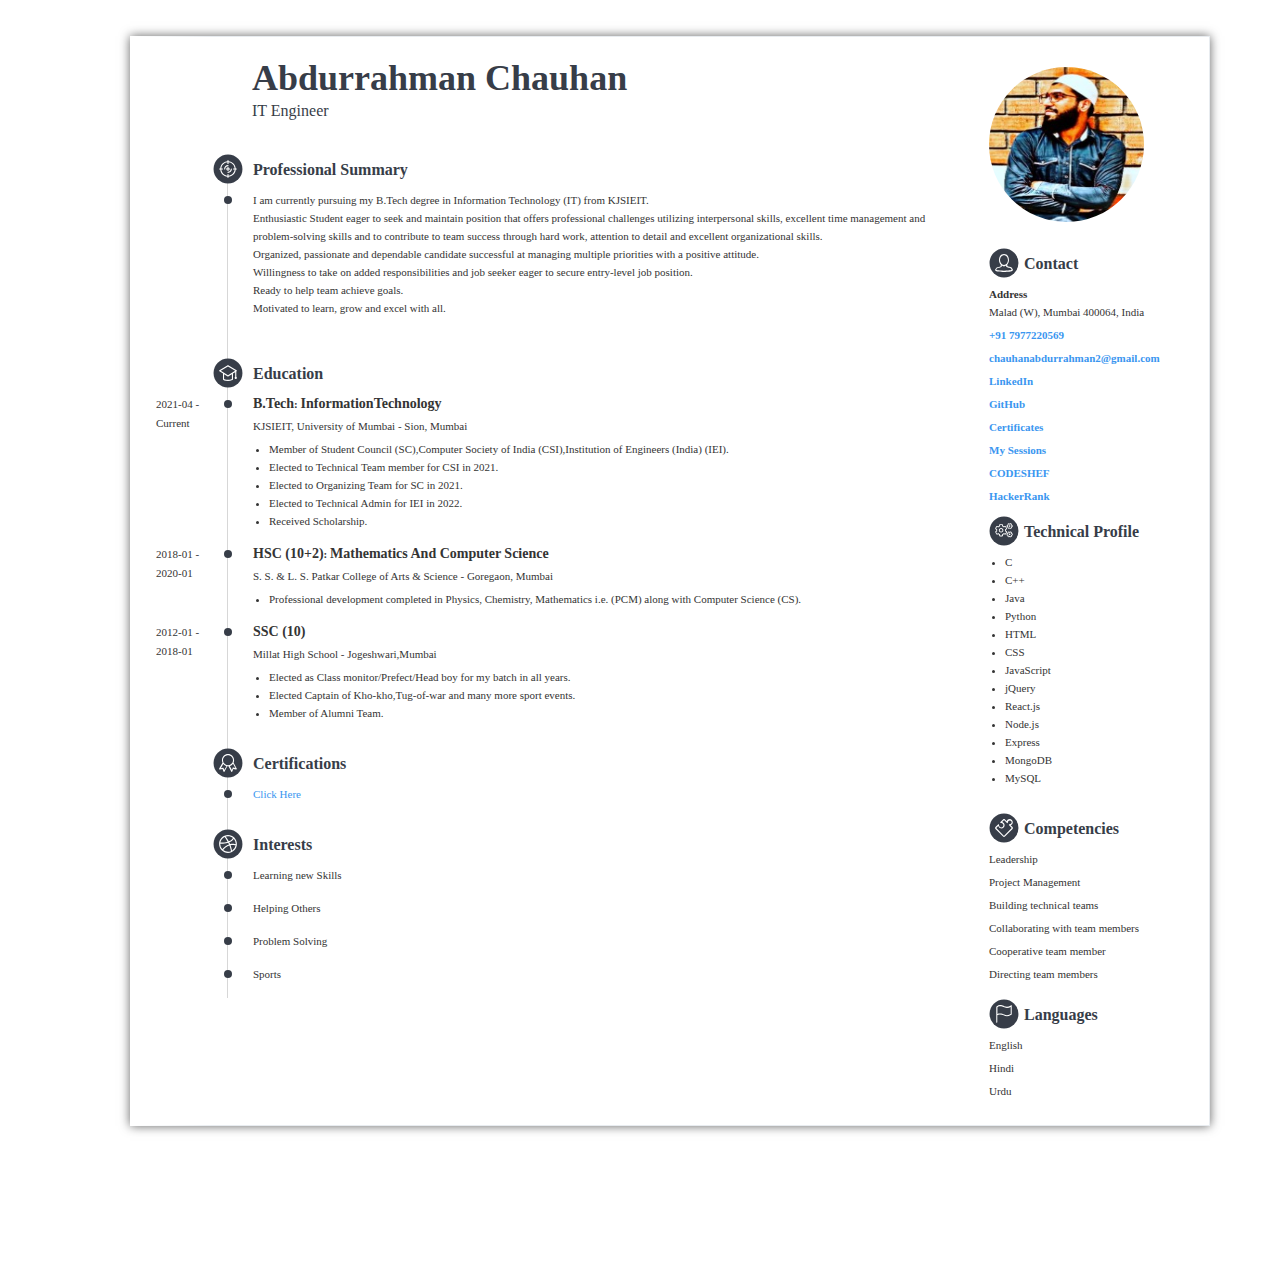
==== index.html @ 2306cc45 "Rename Finalize Resume.html to index.html" ====
<!DOCTYPE html>
<html
    class="html e-update-animation direct-hiw chrome f-acmpld f-acwex f-cmbnch f-covgap f-csrttc f-dexpr f-drgdrp f-edtrds f-efupdt f-efuzs f-exlvl f-fcldr f-fdnid f-fgyru f-fmedp f-frttl f-fuzapi f-hdrimp f-hittc f-hsexp f-hstad f-impres f-incsec f-ipbcs f-lgcnfm f-mobnav f-moropt f-mpers f-mrskn f-namcon f-newskl f-onbimp f-onbtrn f-opntd f-probar f-pwbsync f-regfz f-revupd f-rvwonb f-sauto f-sclupsel f-sedip f-sklkg f-skrcn f-splck f-sscone f-stbfsk f-stdjt f-stdps f-upd2cl f-uplrsm f-zrchk f-zyeor c-in wf-saira-n4-active wf-firasans-n4-active wf-blinker-n4-active wf-ptsanscaption-n4-active wf-ptsans-n4-active wf-active f-ct-optimization f-ct-optimization-v3 e-search-ui-improvements f-ttc-recommended-modal f-zero-year-onboarding c-ttc3col c-skip-ct c-rowloc-in e-eu-skin c-rowloc e-eu-in paper-size-a4 feature-resume-check photo-skin page-finalize download-file-name"
    lang="en-US">

<head>
    <meta charset="utf-8">
    <meta name="viewport" content="width=device-width, initial-scale=1">
    <link href="https://cdn.jsdelivr.net/npm/bootstrap@5.2.0/dist/css/bootstrap.min.css" rel="stylesheet"
        integrity="sha384-gH2yIJqKdNHPEq0n4Mqa/HGKIhSkIHeL5AyhkYV8i59U5AR6csBvApHHNl/vI1Bx" crossorigin="anonymous">
</head>
<title>Resume</title>
<link href="./Finalize Resume Files/google-fonts.css" rel="stylesheet">
<link rel="stylesheet" href="./Finalize Resume Files/main-1.0.0.508.css" id="mainCssId">
<link rel="shortcut icon" id="idFavicon"
    href="https://imgs.search.brave.com/56JFenavLSlEd8Q1Xi2Xe5OXaMhZ_F0G2fJj5MVZ0pQ/rs:fit:500:500:1/g:ce/aHR0cHM6Ly9hczEu/ZnRjZG4ubmV0L2pw/Zy8wMi8yMi84Ni8y/NC81MDBfRl8yMjI4/NjI0MTNfaFZpejFH/aHJsNHg2UGZGTTRh/WkpiTW5SUWNKZEJ6/ZWouanBn">
<!-- <script type="text/javascript" src="./Finalize Resume Files/46f1d757" defer=""></script> -->
<style>
    @font-face {
        font-family: 'Open Sans Regular';
        font-style: normal;
        font-weight: 400;
        src: url('chrome-extension://gkkdmjjodidppndkbkhhknakbeflbomf/fonts/open_sans/open-sans-v18-latin-regular.woff');
    }
</style>
<style>
    @font-face {
        font-family: 'Open Sans Bold';
        font-style: normal;
        font-weight: 800;
        src: url('chrome-extension://gkkdmjjodidppndkbkhhknakbeflbomf/fonts/open_sans/open-sans-v18-latin-800.woff');
    }
</style>
<link href="./Finalize Resume Files/all.min.css" rel="stylesheet" type="text/css">
<link rel="stylesheet" href="./Finalize Resume Files/css" media="all">
<link href="./Finalize Resume Files/zty-skins-styles.css" rel="stylesheet" type="text/css">
<link href="./Finalize Resume Files/zty-skins-styles.css" rel="stylesheet" type="text/css">
<!-- <link rel="stylesheet" href="./Finalize Resume Files/cookie-consent.css"> -->
<style type="text/css" data-react-beautiful-dnd-always="3">
    [data-react-beautiful-dnd-drag-handle="3"] {
        -webkit-touch-callout: none;
        -webkit-tap-highlight-color: rgba(0, 0, 0, 0);
        touch-action: manipulation;
    }

    [data-react-beautiful-dnd-droppable="3"] {
        overflow-anchor: none;
    }
</style>
<style type="text/css" data-react-beautiful-dnd-dynamic="3">
    [data-react-beautiful-dnd-drag-handle="3"] {
        cursor: -webkit-grab;
        cursor: grab;
    }
</style>
</head>

<body class="light-bg  ">
    <section class="page-wrap  ">
        <main id="app" role="main">
            <section class="page-wrapper  ">
                <div class="page-final ">
                    <section class="container  " id="content">
                        <div class="body-resume d-flex  ">
                            <div class="preview-container position-relative  " id="resumeDoc">
                                <div class="section-loader-new d-none  " id="resumeLoader"></div>
                                <div class=" " tabindex="">
                                    <div class=" ">
                                        <style type="text/css" id="static">
                                            /*Font support for MAC*/
                                            @font-face {
                                                font-family: 'Century Gothic';
                                                font-weight: normal;
                                                font-style: normal;
                                                src: local('Century Gothic'), url('/blobcontent/zty/fonts/CenturyGothic.ttf') format('truetype')
                                            }

                                            @font-face {
                                                font-family: 'Century Gothic';
                                                font-weight: bold;
                                                font-style: normal;
                                                src: local('Century Gothic Bold'), url('/blobcontent/zty/fonts/CenturyGothicBold.ttf') format('truetype')
                                            }

                                            @font-face {
                                                font-family: 'Century Gothic';
                                                font-weight: bold;
                                                font-style: italic;
                                                src: local('Century Gothic Bold Italic'), url('/blobcontent/zty/fonts/CenturyGothicBoldItalic.ttf') format('truetype')
                                            }

                                            @font-face {
                                                font-family: 'Century Gothic';
                                                font-weight: normal;
                                                font-style: italic;
                                                src: local('Century Gothic Italic'), url('/blobcontent/zty/fonts/CenturyGothicItalic.ttf') format('truetype')
                                            }

                                            html,
                                            body,
                                            div,
                                            span,
                                            applet,
                                            object,
                                            iframe,
                                            h1,
                                            h2,
                                            h3,
                                            h4,
                                            h5,
                                            h6,
                                            p,
                                            blockquote,
                                            pre,
                                            a,
                                            abbr,
                                            acronym,
                                            address,
                                            big,
                                            cite,
                                            code,
                                            del,
                                            dfn,
                                            em,
                                            font,
                                            img,
                                            ins,
                                            kbd,
                                            q,
                                            s,
                                            samp,
                                            small,
                                            strike,
                                            strong,
                                            sub,
                                            sup,
                                            tt,
                                            var,
                                            b,
                                            u,
                                            i,
                                            center,
                                            dl,
                                            dt,
                                            dd,
                                            ol,
                                            ul,
                                            li,
                                            fieldset,
                                            form,
                                            label,
                                            legend,
                                            table,
                                            caption,
                                            tbody,
                                            tfoot,
                                            thead,
                                            tr,
                                            th,
                                            td {
                                                margin: 0;
                                                padding: 0;
                                                border: 0;
                                                outline: 0;
                                                vertical-align: baseline;
                                                background: transparent
                                            }

                                            body {
                                                line-height: 1;
                                                text-align: left;
                                                font-feature-settings: "liga"0;
                                                -moz-font-feature-settings: "liga"off
                                            }

                                            .skn-trz6 ol,
                                            .skn-trz6 ul {
                                                list-style: none
                                            }

                                            .skn-trz6 table {
                                                border-collapse: collapse;
                                                border-spacing: 0;
                                                font-size: inherit;
                                                color: inherit;
                                                width: 100%
                                            }

                                            /*START content disc style for LI*/
                                            .skn-trz6 ul,
                                            .skn-trz6 li {
                                                margin: 0;
                                                padding: 0;
                                                list-style-type: disc
                                            }

                                            .skn-trz6 ul li {
                                                margin: 0 0 0 16px;
                                                padding: 0
                                            }

                                            @-moz-document url-prefix() {
                                                .skn-trz6 ul li {
                                                    margin: 0 0 0 12px;
                                                    padding: 0 0 0 3px
                                                }
                                            }

                                            /*END content disc style for LI*/

                                            /*common style*/
                                            .skn-trz6 .txtBold {
                                                font-weight: bold
                                            }

                                            .skn-trz6 .paddedline {
                                                display: block
                                            }

                                            .skn-trz6 .pt5 {
                                                padding-top: 5px
                                            }

                                            .skn-trz6 .pb5 {
                                                padding-bottom: 5px
                                            }

                                            .skn-trz6 .word-break {
                                                word-wrap: break-word
                                            }

                                            .skn-trz6 .disp-n {
                                                display: none
                                            }

                                            /*For resume title - to be remove later*/

                                            /* table skills */
                                            .skn-trz6 table.skills,
                                            .table_wrapper {
                                                width: 100%;
                                                margin-top: 0;
                                                word-wrap: break-word
                                            }

                                            .skn-trz6 table.skills th,
                                            table.skills td {
                                                width: 20%;
                                                text-align: center
                                            }

                                            .skn-trz6 table.skills .skillname,
                                            .skn-trz6 table.skills .skillrating {
                                                text-align: left;
                                                width: 35%
                                            }

                                            .skn-trz6 table.skills .skillrating {
                                                width: 20%
                                            }

                                            .skn-trz6 table.skills .skillyears,
                                            .skn-trz6 table.skills .skilllast {
                                                width: 19%
                                            }

                                            .skn-trz6 table.skills .pad1 {
                                                width: 5%
                                            }

                                            .skn-trz6 .skills .pad2,
                                            .skn-trz6 table.skills .pad3 {
                                                width: 1%
                                            }

                                            /* document */
                                            .skn-trz6 {
                                                box-sizing: border-box;
                                                padding: 20px 20px 20px 0;
                                                border-left: 85px solid transparent !important;
                                                color: #343434;
                                                font-variant-ligatures: none;
                                                line-height: 16px;
                                                min-height: 792px
                                            }

                                            .skn-trz6 .name {
                                                color: #373d48;
                                                font-weight: 700;
                                                text-align: left;
                                                display: table-cell;
                                                min-height: 86px;
                                                padding-bottom: 10px;
                                                width: 100%;
                                                max-width: 100%;
                                                display: inline-block
                                            }

                                            .skn-trz6 .address .singlecolumn {
                                                margin-left: 0 !important
                                            }

                                            .skn-trz6 .degreeGap {
                                                margin-bottom: 4px
                                            }

                                            .skn-trz6 .locationGap {
                                                margin-top: 4px
                                            }

                                            .skn-trz6 .heading {
                                                font-weight: 700;
                                                margin-bottom: 10px;
                                                position: relative
                                            }

                                            .skn-trz6 .sectiontitle {
                                                color: #373d48;
                                                line-height: 21px;
                                                word-wrap: break-word
                                            }

                                            .skn-trz6 .firstparagraph {
                                                padding-top: 0 !important
                                            }

                                            .skn-trz6 .parentContainer {
                                                border-collapse: collapse;
                                                display: table;
                                                min-height: inherit;
                                                table-layout: fixed;
                                                width: 100%
                                            }

                                            /*monogram*/
                                            .skn-trz6 .monogram {
                                                position: absolute;
                                                left: -103px;
                                                top: 0;
                                                bottom: 0
                                            }

                                            .skn-trz6 .monogram svg text {
                                                font-size: 28px;
                                                font-style: italic;
                                                font-weight: 400;
                                                text-transform: lowercase
                                            }

                                            /*leftBox and rightBox css*/
                                            .skn-trz6 .left-box,
                                            .skn-trz6 .right-box {
                                                box-sizing: initial;
                                                display: table-cell;
                                                padding-left: 15px;
                                                vertical-align: top
                                            }

                                            .skn-trz6 .left-box .firstsection {
                                                margin: 0;
                                                padding: 0;
                                                min-height: 101px
                                            }

                                            .skn-trz6 .left-box .paddedline.date-content {
                                                position: absolute;
                                                margin-left: 0;
                                                width: 65px;
                                                left: -97px
                                            }

                                            .skn-trz6 .paragraph,
                                            .skn-trz6 .left-box .singlecolumn {
                                                position: relative
                                            }

                                            .skn-trz6 .left-box .paragraph {
                                                margin-left: 0
                                            }

                                            .skn-trz6 .section:empty {
                                                display: none
                                            }

                                            .skn-trz6 .left-box .section {
                                                border-left: 1px solid #d7d7d7;
                                                margin-left: 12px;
                                                padding-left: 25px;
                                                position: relative
                                            }

                                            .skn-trz6 .left-box {
                                                padding-left: 0;
                                                padding-right: 15px
                                            }

                                            .skn-trz6 .left-box>.section:first-child {
                                                border: 0
                                            }

                                            .skn-trz6 .firstsection+.section:before {
                                                border: 1px solid #fff;
                                                content: '';
                                                left: -1px;
                                                position: absolute;
                                                top: 0
                                            }

                                            .skn-trz6 .left-box .singlecolumn:before {
                                                background: #373d48;
                                                border: 0;
                                                border-radius: 100%;
                                                content: "";
                                                display: block;
                                                height: 8px;
                                                left: -29px;
                                                position: absolute;
                                                width: 8px;
                                                z-index: 2
                                            }

                                            .skn-trz6 .right-box .sectiontitle {
                                                padding-left: 35px
                                            }

                                            .skn-trz6 .headingIcon svg circle,
                                            .skn-trz6 .monogram svg circle {
                                                fill: #373d48
                                            }


                                            /* Icon */
                                            .skn-trz6 .headingIcon svg {
                                                width: 30px;
                                                height: 30px
                                            }

                                            .skn-trz6 .headingIcon {
                                                z-index: 4
                                            }

                                            .skn-trz6 .left-box .headingIcon {
                                                left: -40px;
                                                position: absolute
                                            }

                                            .skn-trz6 .right-box .headingIcon {
                                                left: 0;
                                                position: absolute
                                            }

                                            .skn-trz6 .headingIcon svg path {
                                                fill: #fff
                                            }

                                            .skn-trz6 .ratingWrapper {
                                                text-align: right
                                            }

                                            .skn-trz6 .ratingWrapper .noLnht {
                                                line-height: 0
                                            }

                                            .skn-trz6 .ratingWrapper svg {
                                                height: 13px
                                            }

                                            /* Issues fix for builder page */
                                            #displayResume div.skn-trz6.document {
                                                min-height: 792px
                                            }

                                            .skn-trz6>div {
                                                min-height: inherit
                                            }

                                            .skn-trz6>div:not(.topsection),
                                            .skn-trz6>div:not(.parentContainer) {
                                                min-height: auto
                                            }

                                            .skn-trz6 .right-box>.sortable-item:first-child .section {
                                                padding-top: 10px !important
                                            }

                                            .skn-trz6 .SortableInner>.sortable-item:last-of-type .singlecolumn>.pb5 {
                                                margin-bottom: 0
                                            }

                                            .skn-trz6 .left-box>.sortable-item:first-child .section,
                                            .skn-trz6 .right-box>.sortable-item:first-child .section {
                                                padding-top: 0
                                            }

                                            .skn-trz6 .left-box .sortable-item:first-child>.section {
                                                border: 0
                                            }

                                            .skn-trz6 .left-box .sortable-item:first-child+.sortable-item>.section {
                                                padding-top: 0 !important
                                            }

                                            .skn-trz6 .ratingWrapper .default-fill {
                                                fill: #373d48
                                            }

                                            .skn-trz6 .sortable-item .ratingWrapper span {
                                                top: 0;
                                                line-height: inherit
                                            }

                                            .finalize-resume-preview.TRZ6>.skn-trz6 {
                                                border: 1px solid #e3e7e9 !important;
                                            }

                                            .finalize-resume-preview.TRZ6>.skn-trz6 .left-box {
                                                padding-left: 85px
                                            }

                                            /* Only for firefox */
                                            @-moz-document url-prefix() {
                                                .skn-trz6 .parentContainer {
                                                    height: 1px
                                                }
                                            }

                                            .skn-trz6 .resumeTitle {
                                                font-weight: normal
                                            }

                                            /*PICT*/
                                            .skn-trz6 .prflPic,
                                            .skn-trz6 .prflPic>div {
                                                width: 155px;
                                                height: 155px
                                            }

                                            .skn-trz6 .prflPic img {
                                                min-width: 100%;
                                                max-width: 100%;
                                                min-height: 100%;
                                                max-height: 100%
                                            }
                                        </style>
                                        <style type="text/css" id="dynamic"
                                            data-time="Sun Aug 28 2022 13:06:43 GMT+0530 (India Standard Time)">
                                            .skn-trz6,
                                            .skn-trz6 table {
                                                line-height: 18px
                                            }

                                            .skn-trz6.fontface {
                                                font-family: Century Gothic
                                            }

                                            .skn-trz6.fontsize {
                                                font-size: 11px
                                            }

                                            .skn-trz6.pagesize {
                                                width: 100%
                                            }

                                            .skn-trz6 .section {
                                                padding-top: 15px
                                            }

                                            .skn-trz6 .left-box .section:after {
                                                padding-bottom: 10px
                                            }

                                            .skn-trz6 .paragraph {
                                                padding-bottom: 15px
                                            }

                                            .skn-trz6 .rtngSec .paragraph {
                                                padding-bottom: 5px
                                            }

                                            .skn-trz6 .singlecolumn,
                                            .skn-trz6 .maincolumn {
                                                word-wrap: break-word
                                            }

                                            .skn-trz6 left-box .singlecolumn,
                                            .skn-trz6 left-box .maincolumn {
                                                margin-left: 0px
                                            }

                                            .skn-trz6 table.skills td {
                                                padding-top: 2px
                                            }

                                            .skn-trz6 .jobtitle,
                                            .skn-trz6 .degree,
                                            .skn-trz6 .programline {
                                                font-size: 14px
                                            }

                                            .skn-trz6 .name {
                                                color: #373d48;
                                                font-size: 36px;
                                                line-height: 42px
                                            }

                                            .skn-trz6 .monogram svg circle {
                                                fill: #373d48
                                            }

                                            .skn-trz6 .sectiontitle,
                                            .skn-trz6 .resumeTitle {
                                                font-size: 16px;
                                                line-height: 23px
                                            }

                                            .skn-trz6 .sectiontitle {
                                                color: #373d48
                                            }

                                            <!-- .skn-trz6 .right-box {
                                                width: 200px
                                            } -->

                                            .skn-trz6 .firstsection+.section:before {
                                                height: -4px
                                            }

                                            .skn-trz6 .left-box .heading~.paragraph .date-content:before {
                                                background: #373d48
                                            }

                                            .skn-trz6 .left-box .singlecolumn:before {
                                                background: #373d48;
                                                top: 5px
                                            }

                                            .skn-trz6 .left-box .paddedline.date-content {
                                                line-height: 19px
                                            }

                                            .skn-trz6 .left-box .section.notdraggable+.section {
                                                padding-top: 0px
                                            }

                                            /* Icon */
                                            .skn-trz6 .headingIcon svg circle {
                                                fill: #373d48
                                            }

                                            .skn-trz6 .headingIcon {
                                                top: -4px
                                            }

                                            /*Fixes for builder page*/
                                            .skn-trz6 .sortableInner .sortable-item.active>.wrapper-bg+div[data-section] {
                                                position: relative;
                                                z-index: 8
                                            }

                                            .parent-drag.active.skn-trz6,
                                            ._single-parent-drag.active.skn-trz6 {
                                                border: 0 !important
                                            }

                                            .skn-trz6 .ratingWrapper .default-fill {
                                                fill: #373d48
                                            }

                                            /*Hover border style*/
                                            .skn-trz6.active .wrapper-bg {
                                                left: -62px !important;
                                                right: -62px !important
                                            }

                                            .skn-trz6.active .acrs-bdr {
                                                left: -60px !important
                                            }

                                            .skn-trz6.active .acr-edit,
                                            .skn-trz6.active .acr-delete {
                                                left: -59px !important
                                            }

                                            .skn-trz6.active .acr-move {
                                                right: -59px !important
                                            }

                                            .skn-trz6 .SECTION_CNTC .paragraph {
                                                padding-bottom: 0 !important
                                            }

                                            .skn-trz6 .SECTION_CNTC+.section {
                                                padding-top: 30px !important
                                            }
                                        </style>
                                    </div>
                                    <div class="  document fontsize fontface vmargins hmargins  pagesize skn-trz6 TRZ6  ZTY "
                                        data-color="">
                                        <div id="CONTAINER_PARENT_0" class="parentContainer container-fluid">
                                            <div id="CONTAINER_0" class="left-box">
                                                <div data-react-beautiful-dnd-draggable="3"
                                                    class="sortable-item section-container SortableItem-sibling data-NAME">
                                                    <div class="document-tool sec-tool" id="editIcons"
                                                        style="right: -22px;"><button
                                                            class="btn btn-icon-tertiary btn-icon-edit" type="button"
                                                            title="Edit"><i class="icon-edit"></i></button></div>
                                                    <div id="SECTION_NAME2377dcc5-f40b-4519-9db0-07c3c0126067"
                                                        class="section notdraggable SECTION_NAME    "
                                                        data-section-cd="NAME">
                                                        <div class=" doc-item">
                                                            <div class="">
                                                                <div class="">
                                                                    <div id="PARAGRAPH_NAME_fbcb1449-8892-45e8-b032-1860d3888307"
                                                                        class="paragraph PARAGRAPH_NAME firstparagraph  ">
                                                                        <div>
                                                                            <div class="monogram"
                                                                                dependency="FNAM|LNAM">

                                                                            </div>
                                                                            <div class="name">
                                                                                <div class="flname txtBold word-break">
                                                                                    <span
                                                                                        id="FIELD_FNAM">Abdurrahman</span>
                                                                                    <span id="FIELD_LNAM">Chauhan</span>
                                                                                    <div class="resumeTitle"
                                                                                        id="FIELD_DCTL">IT Engineer
                                                                                    </div>
                                                                                </div>

                                                                            </div>
                                                                        </div>
                                                                        <div class="doc-overlay para-overlay"
                                                                            style="left:-22px; right: -22px;"><span
                                                                                class="badge badge-primary badge-edit"></span><span>&nbsp;</span>
                                                                        </div>
                                                                    </div>
                                                                </div>
                                                            </div>
                                                        </div>
                                                        <div class="doc-overlay section-overlay"
                                                            style="left:-22px; right: -22px;"><span>&nbsp;</span>
                                                        </div>
                                                    </div>
                                                </div>
                                                <div data-react-beautiful-dnd-draggable="3"
                                                    class="sortable-item section-container SortableItem-sibling data-SUMM">
                                                    <div class="document-tool sec-tool" id="editIcons"
                                                        style="right: -22px;"><button
                                                            class="btn btn-icon-tertiary btn-icon-edit" type="button"
                                                            title="Edit"><i class="icon-edit"></i></button></div>
                                                    <div id="SECTION_SUMMe639b3bf-34e7-4d5a-96fe-c687c249047e"
                                                        class="section summary notdraggable SECTION_SUMM    has-title "
                                                        data-section-cd="SUMM">
                                                        <div class=" doc-item">
                                                            <div class="heading">
                                                                <div class="headingIcon">
                                                                    <svg viewBox="0 0 54 54">
                                                                        <circle cx="27" cy="27" r="26"></circle>
                                                                        <path transform="translate(11,11)"
                                                                            d="M31 15h-1.051C29.457 8.079 23.922 2.543 17 2.05V1a1 1 0 0 0-2 0v1.05C8.078 2.545 2.543 8.08 2.051 15H1a1 1 0 0 0 0 2h1.051C2.543 23.921 8.078 29.456 15 29.949V31a1 1 0 0 0 2 0v-1.05c6.922-.494 12.457-6.029 12.949-12.95H31a1 1 0 1 0 0-2zm-5 2h1.949c-.483 5.819-5.13 10.466-10.949 10.949V26a1 1 0 0 0-2 0v1.949C9.181 27.466 4.534 22.819 4.051 17H6a1 1 0 0 0 0-2H4.051C4.534 9.181 9.181 4.534 15 4.051V6a1 1 0 0 0 2 0V4.051c5.819.483 10.466 5.13 10.949 10.949H26a1 1 0 0 0 0 2z">
                                                                        </path>
                                                                        <path transform="translate(11,11)"
                                                                            d="M19 16c0-1.654-1.346-3-3-3-1.655 0-3 1.346-3 3s1.345 3 3 3 3-1.346 3-3zm-4 0c0-.551.449-1 1-1 .551 0 1 .449 1 1 0 .551-.449 1-1 1-.551 0-1-.449-1-1z">
                                                                        </path>
                                                                        <path transform="translate(11,11)"
                                                                            d="M17 10a1 1 0 0 0-1-1c-3.86 0-7 3.14-7 7a1 1 0 0 0 2 0c0-2.757 2.243-5 5-5a1 1 0 0 0 1-1zM22 15a1 1 0 0 0-1 1c0 2.757-2.244 5-5 5a1 1 0 1 0 0 2c3.86 0 7-3.14 7-7a1 1 0 0 0-1-1z">
                                                                        </path>
                                                                    </svg>
                                                                </div>
                                                                <div class="sectiontitle" id="SECTIONNAME_SUMM">
                                                                    Professional Summary<span
                                                                        title=" Professional Summary "
                                                                        class="rename-section text-rename">Rename</span>
                                                                </div>
                                                            </div>
                                                            <div class="">
                                                                <div class="">
                                                                    <div id="PARAGRAPH_SUMM_8bc6de0a-17b4-44fd-99ef-fe52b70eba4d"
                                                                        class="paragraph PARAGRAPH_SUMM firstparagraph  ">
                                                                        <div class="clearfix doc-item">
                                                                            <div class="singlecolumn noPind"
                                                                                id="FIELD_FRFM">
                                                                                <p> I am currently pursuing my
                                                                                    B.Tech degree in Information
                                                                                    Technology (IT) from KJSIEIT.
                                                                                </p>
                                                                                <p> Enthusiastic Student eager to
                                                                                    seek and maintain position that
                                                                                    offers professional challenges
                                                                                    utilizing interpersonal skills,
                                                                                    excellent time management and
                                                                                    problem-solving skills and to
                                                                                    contribute to team success
                                                                                    through hard work, attention to
                                                                                    detail and excellent
                                                                                    organizational skills. </p>
                                                                                <p> Organized, passionate and
                                                                                    dependable candidate successful
                                                                                    at managing multiple priorities
                                                                                    with a positive attitude. </p>
                                                                                <p> Willingness to take on added
                                                                                    responsibilities and job seeker
                                                                                    eager to secure entry-level job
                                                                                    position. </p>
                                                                                <p> Ready to help team achieve
                                                                                    goals. </p>
                                                                                <p> Motivated to learn, grow and
                                                                                    excel with all. </p>
                                                                            </div>
                                                                        </div>
                                                                        <div class="doc-overlay para-overlay"
                                                                            style="left:-22px; right: -22px;"><span
                                                                                class="badge badge-primary badge-edit"></span><span>&nbsp;</span>
                                                                        </div>
                                                                    </div>
                                                                </div>
                                                            </div>
                                                        </div>
                                                        <div class="doc-overlay section-overlay"
                                                            style="left:-22px; right: -22px;"><span>&nbsp;</span>
                                                        </div>
                                                    </div>
                                                </div>
                                                <div data-react-beautiful-dnd-draggable="3"
                                                    class="sortable-item section-container SortableItem-sibling data-EXPR">
                                                    <div class="document-tool sec-tool" id="editIcons"
                                                        style="right: -22px;"><button
                                                            class="btn btn-icon-tertiary btn-icon-edit" type="button"
                                                            title="Edit"><i class="icon-edit"></i></button><button
                                                            class="btn  btn-icon-tertiary btn-icon-delete" type="button"
                                                            title="Delete"><i class="icon-delete"
                                                                title="Delete"></i></button><button type="button"
                                                            class="btn-icon-tertiary btn-icon-move"
                                                            style="right: -114px;"><i class="icon-move" tabindex="0"
                                                                data-react-beautiful-dnd-drag-handle="3"
                                                                aria-roledescription="Draggable item. Press space bar to lift"
                                                                draggable="false" title="Move"></i></button></div>
                                                    <div id="SECTION_EXPRa2039b24-e67b-4362-abcf-c7fe807894c9"
                                                        class="section SECTION_EXPR  noparagraph multi-para has-title "
                                                        data-section-cd="EXPR">
                                                        <div class="doc-overlay section-overlay"
                                                            style="left:-22px; right: -22px;"><span>&nbsp;</span>
                                                        </div>
                                                    </div>
                                                </div>
                                                <div data-react-beautiful-dnd-draggable="3"
                                                    class="sortable-item section-container SortableItem-sibling data-EDUC">
                                                    <div class="document-tool sec-tool" id="editIcons"
                                                        style="right: -22px;"><button
                                                            class="btn btn-icon-tertiary btn-icon-edit" type="button"
                                                            title="Edit"><i class="icon-edit"></i></button><button
                                                            class="btn  btn-icon-tertiary btn-icon-delete" type="button"
                                                            title="Delete"><i class="icon-delete"
                                                                title="Delete"></i></button><button type="button"
                                                            class="btn-icon-tertiary btn-icon-move"
                                                            style="right: -366.6px;"><i class="icon-move" tabindex="0"
                                                                data-react-beautiful-dnd-drag-handle="3"
                                                                aria-roledescription="Draggable item. Press space bar to lift"
                                                                draggable="false" title="Move"></i></button></div>
                                                    <div id="SECTION_EDUCeb8f65bf-bd4b-4733-8b85-f39336c7f80c"
                                                        class="section SECTION_EDUC   multi-para has-title "
                                                        data-section-cd="EDUC">
                                                        <div class=" doc-item">
                                                            <div class="heading">
                                                                <div class="headingIcon">
                                                                    <svg viewBox="0 0 54 54">
                                                                        <circle cx="27" cy="27" r="26"></circle>
                                                                        <path transform="translate(11,11)"
                                                                            d="M30.96 22.58v-9.217l.503-.303c.327-.194.533-.58.537-1 .004-.421-.196-.81-.518-1.014L16.44 1.848a.893.893 0 0 0-.967.004l-14.96 9.21c-.318.202-.515.587-.513 1.005.002.417.203.8.525.998l6.573 3.999a1.256 1.256 0 0 0-.133.56v9.669c0 .325.122.637.335.853.217.22 2.294 2.146 8.646 2.146 6.33 0 8.463-1.82 8.686-2.028a1.21 1.21 0 0 0 .367-.884v-9.917c0-.16-.03-.313-.082-.452l4.044-2.441v8.016c-.593.396-.995 1.124-.995 1.965 0 1.262.895 2.285 2 2.285 1.104 0 1.999-1.023 1.999-2.285 0-.845-.407-1.576-1.005-1.97zM23 26.725c-.787.432-2.866 1.282-7.054 1.282-4.214 0-6.246-.905-6.982-1.34v-8.468l6.493 3.95a.892.892 0 0 0 .937.006L23 18.17v8.556zm-7.06-6.876L3.08 12.045l12.881-7.89 12.922 7.868L15.94 19.85z">
                                                                        </path>
                                                                    </svg>
                                                                </div>
                                                                <div class="sectiontitle" id="SECTIONNAME_EDUC">
                                                                    Education<span title=" Education "
                                                                        class="rename-section text-rename">Rename</span>
                                                                </div>
                                                            </div>
                                                            <div class="">
                                                                <div class="sortableInner">
                                                                    <div id="PARAGRAPH_EDUC_ae9b9ca3-79bd-41d9-bcde-e14e40b241f8"
                                                                        class="paragraph PARAGRAPH_EDUC firstparagraph  ">
                                                                        <div class="clearfix doc-item">
                                                                            <div class="paddedline date-content">
                                                                                <span class="jobdates" id="FIELD_GRST"
                                                                                    format="%Y-%m">2021-04</span><span
                                                                                    dependency="GRST+GRED"> -
                                                                                </span>
                                                                                <span class="jobdates" id="FIELD_GRED"
                                                                                    format="%Y-%m">Current</span>
                                                                            </div>
                                                                            <div class="singlecolumn">
                                                                                <span
                                                                                    class="paddedline degreeGap txtBold"
                                                                                    dependency="DGRE|STUY">
                                                                                    <span class="degree"
                                                                                        id="FIELD_DGRE">B.Tech</span><span
                                                                                        dependency="DGRE+STUY">:
                                                                                    </span><span class="programline"
                                                                                        id="FIELD_STUY">InformationTechnology</span>
                                                                                </span>
                                                                                <div class="paddedline pb5"
                                                                                    dependency="SCIT|SSTA|SCHO">
                                                                                    <span class="companyname"
                                                                                        id="FIELD_SCHO">KJSIEIT,
                                                                                        University of
                                                                                        Mumbai</span><span
                                                                                        dependency="SCHO+SSTA|SCIT">
                                                                                        - </span><span
                                                                                        class="joblocation jobcity"
                                                                                        id="FIELD_SCIT">Sion,
                                                                                        Mumbai</span><span
                                                                                        class="joblocation jobstate"
                                                                                        id="FIELD_SSTA"></span>
                                                                                </div>
                                                                                <span id="FIELD_FRFM">
                                                                                    <ul>
                                                                                        <li> Member of Student
                                                                                            Council (SC),Computer
                                                                                            Society of India
                                                                                            (CSI),Institution of
                                                                                            Engineers (India) (IEI).
                                                                                        </li>
                                                                                        <li> Elected to Technical
                                                                                            Team member for CSI in
                                                                                            2021. </li>
                                                                                        <li> Elected to Organizing
                                                                                            Team for SC in 2021.
                                                                                        </li>
                                                                                        <li> Elected to Technical
                                                                                            Admin for IEI in 2022.
                                                                                        </li>
                                                                                        <li> Received Scholarship.
                                                                                        </li>
                                                                                    </ul>
                                                                                </span>
                                                                            </div>
                                                                        </div>
                                                                        <div class="doc-overlay para-overlay"
                                                                            style="left:-22px; right: -22px;"><span
                                                                                class="badge badge-primary badge-edit"></span><span>&nbsp;</span>
                                                                        </div>
                                                                    </div>
                                                                    <div id="PARAGRAPH_EDUC_dd53da99-205b-4eab-8278-f828143f11bd"
                                                                        class="paragraph PARAGRAPH_EDUC  ">
                                                                        <div class="clearfix doc-item">
                                                                            <div class="paddedline date-content">
                                                                                <span class="jobdates" id="FIELD_GRST"
                                                                                    format="%Y-%m">2018-01</span><span
                                                                                    dependency="GRST+GRED"> -
                                                                                </span>
                                                                                <span class="jobdates" id="FIELD_GRED"
                                                                                    format="%Y-%m">2020-01</span>
                                                                            </div>
                                                                            <div class="singlecolumn">
                                                                                <span
                                                                                    class="paddedline degreeGap txtBold"
                                                                                    dependency="DGRE|STUY">
                                                                                    <span class="degree"
                                                                                        id="FIELD_DGRE">HSC
                                                                                        (10+2)</span><span
                                                                                        dependency="DGRE+STUY">:
                                                                                    </span><span class="programline"
                                                                                        id="FIELD_STUY">Mathematics
                                                                                        And Computer Science</span>
                                                                                </span>
                                                                                <div class="paddedline pb5"
                                                                                    dependency="SCIT|SSTA|SCHO">
                                                                                    <span class="companyname"
                                                                                        id="FIELD_SCHO">S. S. &amp;
                                                                                        L. S. Patkar College of Arts
                                                                                        &amp; Science</span><span
                                                                                        dependency="SCHO+SSTA|SCIT">
                                                                                        - </span><span
                                                                                        class="joblocation jobcity"
                                                                                        id="FIELD_SCIT">Goregaon,
                                                                                        Mumbai</span><span
                                                                                        class="joblocation jobstate"
                                                                                        id="FIELD_SSTA"></span>
                                                                                </div>
                                                                                <span id="FIELD_FRFM">
                                                                                    <ul>
                                                                                        <li> Professional
                                                                                            development completed in
                                                                                            Physics, Chemistry,
                                                                                            Mathematics i.e. (PCM)
                                                                                            along with Computer
                                                                                            Science (CS). </li>
                                                                                    </ul>
                                                                                </span>
                                                                            </div>
                                                                        </div>
                                                                        <div class="doc-overlay para-overlay"
                                                                            style="left:-22px; right: -22px;"><span
                                                                                class="badge badge-primary badge-edit"></span><span>&nbsp;</span>
                                                                        </div>
                                                                    </div>
                                                                    <div id="PARAGRAPH_EDUC_67dfcd8b-9528-48e3-b5aa-6eddbd705d6b"
                                                                        class="paragraph PARAGRAPH_EDUC  ">
                                                                        <div class="clearfix doc-item">
                                                                            <div class="paddedline date-content">
                                                                                <span class="jobdates" id="FIELD_GRST"
                                                                                    format="%Y-%m">2012-01</span><span
                                                                                    dependency="GRST+GRED"> -
                                                                                </span>
                                                                                <span class="jobdates" id="FIELD_GRED"
                                                                                    format="%Y-%m">2018-01</span>
                                                                            </div>
                                                                            <div class="singlecolumn">
                                                                                <span
                                                                                    class="paddedline degreeGap txtBold"
                                                                                    dependency="DGRE|STUY">
                                                                                    <span class="degree"
                                                                                        id="FIELD_DGRE">SSC
                                                                                        (10)</span><span
                                                                                        class="programline"
                                                                                        id="FIELD_STUY"></span>
                                                                                </span>
                                                                                <div class="paddedline pb5"
                                                                                    dependency="SCIT|SSTA|SCHO">
                                                                                    <span class="companyname"
                                                                                        id="FIELD_SCHO">Millat High
                                                                                        School</span><span
                                                                                        dependency="SCHO+SSTA|SCIT">
                                                                                        - </span><span
                                                                                        class="joblocation jobcity"
                                                                                        id="FIELD_SCIT">Jogeshwari,Mumbai</span><span
                                                                                        class="joblocation jobstate"
                                                                                        id="FIELD_SSTA"></span>
                                                                                </div>
                                                                                <span id="FIELD_FRFM">
                                                                                    <ul>
                                                                                        <li> Elected as Class
                                                                                            monitor/Prefect/Head boy
                                                                                            for my batch in all
                                                                                            years. </li>
                                                                                        <li> Elected Captain of
                                                                                            Kho-kho,Tug-of-war and
                                                                                            many more sport events.
                                                                                        </li>
                                                                                        <li> Member of Alumni Team.
                                                                                        </li>
                                                                                    </ul>
                                                                                </span>
                                                                            </div>
                                                                        </div>
                                                                        <div class="doc-overlay para-overlay"
                                                                            style="left:-22px; right: -22px;"><span
                                                                                class="badge badge-primary badge-edit"></span><span>&nbsp;</span>
                                                                        </div>
                                                                    </div>
                                                                </div>
                                                            </div>
                                                        </div>
                                                        <div class="doc-overlay section-overlay"
                                                            style="left:-22px; right: -22px;"><span>&nbsp;</span>
                                                        </div>
                                                    </div>
                                                </div>
                                                <div data-react-beautiful-dnd-draggable="3"
                                                    class="sortable-item section-container SortableItem-sibling data-CERT">
                                                    <div class="document-tool sec-tool" id="editIcons"
                                                        style="right: -22px;"><button
                                                            class="btn btn-icon-tertiary btn-icon-edit" type="button"
                                                            title="Edit"><i class="icon-edit"></i></button><button
                                                            class="btn  btn-icon-tertiary btn-icon-delete" type="button"
                                                            title="Delete"><i class="icon-delete"
                                                                title="Delete"></i></button><button type="button"
                                                            class="btn-icon-tertiary btn-icon-move"
                                                            style="right: -114px;"><i class="icon-move" tabindex="0"
                                                                data-react-beautiful-dnd-drag-handle="3"
                                                                aria-roledescription="Draggable item. Press space bar to lift"
                                                                draggable="false" title="Move"></i></button></div>
                                                    <div id="SECTION_CERT8ba9cfc5-ab8e-43e9-ba6b-5390ca9d5e08"
                                                        class="section SECTION_CERT    has-title "
                                                        data-section-cd="CERT">
                                                        <div class=" doc-item">
                                                            <div class="heading">
                                                                <div class="headingIcon">
                                                                    <svg viewBox="0 0 54 54">
                                                                        <circle cx="27" cy="27" r="26"></circle>
                                                                        <path transform="translate(11,11)"
                                                                            d="M31.872 26.24l-5.785-10.88c.643-1.28.857-2.773.857-4.48C26.944 4.907 22.016 0 16.016 0c-6 0-10.927 4.907-10.927 10.88 0 1.707.428 3.2 1.071 4.48l-6 10.667c-.214.426-.214.853 0 1.066.215.427.643.64 1.072.64l4.928-1.066 1.714 4.693c.214.213.429.64.857.64.429 0 .643-.213.857-.427l5.143-9.6h2.142l5.143 9.6c.214.427.428.427.857.427.428 0 .643-.213.857-.64l1.714-4.693 4.928 1.066c.429 0 .857 0 1.071-.426.643-.427.643-.854.429-1.067zM9.16 28.587l-1.286-3.414c-.214-.426-.643-.853-1.071-.64l-3.643.854 4.286-7.68c1.5 1.92 3.428 3.2 5.785 4.053L9.16 28.587zm6.856-8.747c-4.928 0-8.999-4.053-8.999-8.96 0-4.907 4.071-8.96 9-8.96 4.927 0 8.998 4.053 8.998 8.96 0 4.907-4.07 8.96-8.999 8.96zm9.428 4.48c-.429-.213-1.071.213-1.071.64l-1.286 3.627-3.857-7.04c2.357-.64 4.5-2.134 5.785-4.054l4.286 7.68-3.857-.853z">
                                                                        </path>
                                                                    </svg>
                                                                </div>
                                                                <div class="sectiontitle" id="SECTIONNAME_CERT">
                                                                    Certifications<span title=" Certifications "
                                                                        class="rename-section text-rename">Rename</span>
                                                                </div>
                                                            </div>
                                                            <div class="">
                                                                <div class="">
                                                                    <div id="PARAGRAPH_CERT_953f47b5-c0a4-45be-b214-5d0a8d8f2eaf"
                                                                        class="paragraph PARAGRAPH_CERT firstparagraph  ">
                                                                        <div class="clearfix doc-item">
                                                                            <div class="paddedline date-content">
                                                                                <span class="jobdates" id="FIELD_DATE"
                                                                                    format="%Y-%m"></span>
                                                                            </div>
                                                                            <div class="singlecolumn">
                                                                                <div id="FIELD_FRFM">
                                                                                    <a href="Https://drive.google.com/drive/folders/1onIVh57t2q-OvPPskwmbPzZNa7PYDFHQ?usp=sharing"
                                                                                        target="_blank">Click
                                                                                        Here</a>
                                                                                </div>
                                                                            </div>
                                                                        </div>
                                                                        <div class="doc-overlay para-overlay"
                                                                            style="left:-22px; right: -22px;"><span
                                                                                class="badge badge-primary badge-edit"></span><span>&nbsp;</span>
                                                                        </div>
                                                                    </div>
                                                                </div>
                                                            </div>
                                                        </div>
                                                        <div class="doc-overlay section-overlay"
                                                            style="left:-22px; right: -22px;"><span>&nbsp;</span>
                                                        </div>
                                                    </div>
                                                </div>
                                                <div data-react-beautiful-dnd-draggable="3"
                                                    class="sortable-item section-container SortableItem-sibling data-INTR">
                                                    <div class="document-tool sec-tool" id="editIcons"
                                                        style="right: -22px;"><button
                                                            class="btn btn-icon-tertiary btn-icon-edit" type="button"
                                                            title="Edit"><i class="icon-edit"></i></button><button
                                                            class="btn  btn-icon-tertiary btn-icon-delete" type="button"
                                                            title="Delete"><i class="icon-delete"
                                                                title="Delete"></i></button><button type="button"
                                                            class="btn-icon-tertiary btn-icon-move"
                                                            style="right: -366.6px;"><i class="icon-move" tabindex="0"
                                                                data-react-beautiful-dnd-drag-handle="3"
                                                                aria-roledescription="Draggable item. Press space bar to lift"
                                                                draggable="false" title="Move"></i></button></div>
                                                    <div id="SECTION_INTRd2b18ee8-e634-422e-94a3-4ed7815674a6"
                                                        class="section SECTION_INTR    has-title "
                                                        data-section-cd="INTR">
                                                        <div class=" doc-item">
                                                            <div class="heading">
                                                                <div class="headingIcon">
                                                                    <svg viewBox="0 0 54 54">
                                                                        <circle cx="27" cy="27" r="26"></circle>
                                                                        <path transform="translate(11,11)"
                                                                            d="M16 0c-2.185 0-4.267.441-6.165 1.237a1.01 1.01 0 0 0-.194.085C3.974 3.785 0 9.437 0 16c0 8.823 7.178 16 16 16 8.823 0 16-7.177 16-16 0-8.822-7.177-16-16-16zm13.999 16c0 .112-.006.223-.009.334-1.532-.406-5.42-1.17-10.217-.116a48.942 48.942 0 0 0-1.415-2.965l-.131-.248c5.131-1.981 7.313-4.649 8.215-6.315A13.944 13.944 0 0 1 30 16zM24.927 5.227c-.466 1.1-2.159 3.94-7.651 6-2.467-4.51-4.385-7.212-5.459-8.587A13.948 13.948 0 0 1 16 2c3.391 0 6.503 1.213 8.928 3.226zM9.874 3.416c.85 1.04 2.825 3.66 5.474 8.456-6.253 1.885-11.332 1.659-13.095 1.495.838-4.383 3.723-8.046 7.62-9.951zM2 16c0-.216.006-.43.016-.643.602.06 1.537.128 2.761.128 2.717 0 6.808-.337 11.538-1.819l.267.51c.452.868.86 1.725 1.232 2.565a23.32 23.32 0 0 0-2.623 1c-5.71 2.586-8.385 6.275-9.337 7.89A13.945 13.945 0 0 1 2 16zm5.373 11.013c.508-.962 2.833-4.818 8.643-7.449a20.841 20.841 0 0 1 2.576-.967c1.9 4.825 2.558 8.804 2.757 10.337A13.92 13.92 0 0 1 16 29.999a13.923 13.923 0 0 1-8.626-2.986zm15.867.963c-.288-1.925-1.005-5.545-2.688-9.869 4.642-.924 8.316-.018 9.243.253a14.031 14.031 0 0 1-6.554 9.617z">
                                                                        </path>
                                                                    </svg>
                                                                </div>
                                                                <div class="sectiontitle" id="SECTIONNAME_INTR">
                                                                    Interests<span title=" Interests "
                                                                        class="rename-section text-rename">Rename</span>
                                                                </div>
                                                            </div>
                                                            <div class="">
                                                                <div class="sortableInner">
                                                                    <div id="PARAGRAPH_INTR_f3067741-dc2a-4e90-8241-02a94aa37f81"
                                                                        class="paragraph PARAGRAPH_INTR firstparagraph  ">
                                                                        <div class="clearfix doc-item">
                                                                            <div class="singlecolumn" id="FIELD_FRFM">
                                                                                <p>Learning new Skills</p>
                                                                            </div>
                                                                        </div>
                                                                        <div class="doc-overlay para-overlay"
                                                                            style="left:-22px; right: -22px;"><span
                                                                                class="badge badge-primary badge-edit"></span><span>&nbsp;</span>
                                                                        </div>
                                                                    </div>
                                                                    <div id="PARAGRAPH_INTR_d444b904-c7fa-4b7c-91b8-a4451f43f871"
                                                                        class="paragraph PARAGRAPH_INTR  ">
                                                                        <div class="clearfix doc-item">
                                                                            <div class="singlecolumn" id="FIELD_FRFM">
                                                                                <p>Helping Others</p>
                                                                            </div>
                                                                        </div>
                                                                        <div class="doc-overlay para-overlay"
                                                                            style="left:-22px; right: -22px;"><span
                                                                                class="badge badge-primary badge-edit"></span><span>&nbsp;</span>
                                                                        </div>
                                                                    </div>
                                                                    <div id="PARAGRAPH_INTR_c63d0258-7bec-42d2-8655-78fc384b015c"
                                                                        class="paragraph PARAGRAPH_INTR  ">
                                                                        <div class="clearfix doc-item">
                                                                            <div class="singlecolumn" id="FIELD_FRFM">
                                                                                <p>Problem Solving</p>
                                                                            </div>
                                                                        </div>
                                                                        <div class="doc-overlay para-overlay"
                                                                            style="left:-22px; right: -22px;"><span
                                                                                class="badge badge-primary badge-edit"></span><span>&nbsp;</span>
                                                                        </div>
                                                                    </div>
                                                                    <div id="PARAGRAPH_INTR_fa11d156-1825-4196-8a66-fda158401a42"
                                                                        class="paragraph PARAGRAPH_INTR  ">
                                                                        <div class="clearfix doc-item">
                                                                            <div class="singlecolumn" id="FIELD_FRFM">
                                                                                <p>Sports</p>
                                                                            </div>
                                                                        </div>
                                                                        <div class="doc-overlay para-overlay"
                                                                            style="left:-22px; right: -22px;"><span
                                                                                class="badge badge-primary badge-edit"></span><span>&nbsp;</span>
                                                                        </div>
                                                                    </div>
                                                                </div>
                                                            </div>
                                                        </div>
                                                        <div class="doc-overlay section-overlay"
                                                            style="left:-22px; right: -22px;"><span>&nbsp;</span>
                                                        </div>
                                                    </div>
                                                </div>
                                            </div>
                                            <div id="CONTAINER_1" class="right-box">
                                                <div data-react-beautiful-dnd-draggable="3"
                                                    class="sortable-item section-container SortableItem-sibling data-PICT">
                                                    <div class="document-tool sec-tool" id="editIcons"
                                                        style="right: -22px;"></div>
                                                    <div id="SECTION_PICT47e388fb-8a37-46ca-a882-a4d2607fcb2a"
                                                        class="section photo notdraggable SECTION_PICT firstsection   "
                                                        data-section-cd="PICT">
                                                        <div class=" doc-item">
                                                            <div class="">
                                                                <div class="">
                                                                    <div id="PARAGRAPH_PICT_d99fdc3a-d7e4-4d2e-812e-3b7d1ce70ab6"
                                                                        class="paragraph PARAGRAPH_PICT firstparagraph  ">
                                                                        <div class="clearfix doc-item">
                                                                            <div class="prflPic">
                                                                                <div id="FIELD_PURL"><img class="chk"
                                                                                        src="./Finalize Resume Files/e192ccde-795d-4f60-974f-d32c42795b6d.jpeg"
                                                                                        alt="Smiley face">
                                                                                </div>
                                                                            </div>
                                                                            <div class="clear"></div>
                                                                        </div>
                                                                        <div class="doc-overlay para-overlay"
                                                                            style="left:-22px; right: -22px;"><span
                                                                                class="badge badge-primary badge-edit"></span><span>&nbsp;</span>
                                                                        </div>
                                                                    </div>
                                                                </div>
                                                            </div>
                                                        </div>
                                                        <div class="doc-overlay section-overlay"
                                                            style="left:-22px; right: -22px;"><span>&nbsp;</span>
                                                        </div>
                                                    </div>
                                                </div>
                                                <div data-react-beautiful-dnd-draggable="3"
                                                    class="sortable-item section-container SortableItem-sibling data-CNTC">
                                                    <div class="document-tool sec-tool" id="editIcons"
                                                        style="right: -22px;"><button
                                                            class="btn btn-icon-tertiary btn-icon-edit" type="button"
                                                            title="Edit"><i class="icon-edit"></i></button></div>
                                                    <div id="SECTION_CNTCcd3487c4-0bbe-4838-b3e8-3cfa99545c3e"
                                                        class="section SECTION_CNTC notdraggable    has-title "
                                                        data-section-cd="CNTC">
                                                        <div class=" doc-item">
                                                            <div class="heading">
                                                                <div class="headingIcon">
                                                                    <svg viewBox="0 0 54 54">
                                                                        <circle cx="27" cy="27" r="26"></circle>
                                                                        <path transform="translate(11,11)"
                                                                            d="M31.85 27.626c-1.38-3.684-3.906-4.604-5.973-4.835-1.608-.23-3.216-.92-3.905-1.38v-2.533c1.838-2.302 2.986-5.295 2.986-7.828C24.958 4.835 21.972 0 16 0c-5.972 0-8.958 5.065-8.958 11.05 0 2.763 1.148 5.756 2.986 7.828v2.762c-.69.46-2.297.921-3.905 1.382-2.067.23-4.364 1.15-5.972 4.834-.23.46-.23 1.151.23 1.612C1.759 31.54 9.798 32 16 32c6.432 0 14.241-.46 15.62-2.532.459-.46.459-1.151.23-1.842zM16 1.842c4.594 0 7.152 4.394 7.152 9.228-.28 4.546-2.666 8.112-7.232 8.456-4.449-.462-6.926-4.804-7.04-8.573 0-4.604 2.526-9.111 7.12-9.111zm0 28.086c-12.174 0-14.012-1.611-14.012-1.611 1.149-2.993 2.757-3.454 4.365-3.684 1.837-.23 3.675-.92 4.594-1.381l.918-.46v-2.073c1.149.921 2.527 1.382 4.135 1.382 1.378 0 2.756-.46 3.905-1.382v2.072l.919.46c.918.461 2.756 1.152 4.594 1.382 1.607.23 3.215.69 4.364 3.684.23 0-1.608 1.611-13.782 1.611z">
                                                                        </path>
                                                                    </svg>
                                                                </div>
                                                                <div class="sectiontitle" id="SECTIONNAME_CNTC">
                                                                    Contact<span title=" Contact "
                                                                        class="rename-section text-rename">Rename</span>
                                                                </div>
                                                            </div>
                                                            <div class="">
                                                                <div class="">
                                                                    <div id="PARAGRAPH_CNTC_e5f767cc-057d-4c60-aa3c-51311d66a50d"
                                                                        class="paragraph PARAGRAPH_CNTC firstparagraph  ">
                                                                        <div class="clearfix doc-item">
                                                                            <div class="address">
                                                                                <div class="singlecolumn">
                                                                                    <div
                                                                                        dependency="STRT|CITY|STAT|ZIPC|ADDR">
                                                                                        <div class="txtBold"><span
                                                                                                class="xslt_static_change">Address
                                                                                            </span></div>
                                                                                        <div id="FIELD_STRT"></div>
                                                                                        <span id="FIELD_CITY"></span>
                                                                                        <span id="FIELD_STAT"></span>
                                                                                        <span id="FIELD_ZIPC"></span>
                                                                                        <span id="FIELD_ADDR">Malad
                                                                                            (W),
                                                                                            Mumbai 400064,
                                                                                            India</span>
                                                                                    </div>
                                                                                    <div class="txtBold pt5"
                                                                                        dependency="EMAI">
                                                                                        <div dependency="EMAI"
                                                                                            class="word-break">
                                                                                            <a
                                                                                                href="tel:+91 7977220569">+91
                                                                                                7977220569</a>
                                                                                        </div>
                                                                                    </div>

                                                                                    <div class="txtBold pt5"
                                                                                        dependency="EMAI">
                                                                                        <div dependency="EMAI"
                                                                                            class="word-break">
                                                                                            <a href="mailto:chauhanabdurrahman2@gmail.com"
                                                                                                target="_blank">chauhanabdurrahman2@gmail.com</a>
                                                                                        </div>
                                                                                    </div>
                                                                                    <div dependency="SOCL">
                                                                                        <div id="CATEGORY_SOCIAL_SOCL"
                                                                                            class="pt5">
                                                                                            <div id="DOCDATAINFO_SOCL"
                                                                                                class="txtBold">
                                                                                                <a href="https://www.linkedin.com/in/abdurrahman-chauhan/"
                                                                                                    target="_blank">LinkedIn</a>
                                                                                            </div>
                                                                                        </div>
                                                                                        <div id="CATEGORY_SOCIAL_SOCL"
                                                                                            class="pt5">
                                                                                            <div id="DOCDATAINFO_SOCL"
                                                                                                class="txtBold">
                                                                                                <a href="https://github.com/AbdurrahmanChauhan"
                                                                                                    target="_blank">GitHub</a>
                                                                                            </div>
                                                                                        </div>
                                                                                        <div id="CATEGORY_SOCIAL_SOCL"
                                                                                            class="pt5">
                                                                                            <div id="DOCDATAINFO_SOCL"
                                                                                                class="txtBold">
                                                                                                <a href="https://drive.google.com/drive/folders/1onIVh57t2q-OvPPskwmbPzZNa7PYDFHQ?usp=sharing"
                                                                                                    target="_blank">Certificates</a>
                                                                                            </div>
                                                                                        </div>
                                                                                        <div id="CATEGORY_SOCIAL_SOCL"
                                                                                            class="pt5">
                                                                                            <div id="DOCDATAINFO_SOCL"
                                                                                                class="txtBold">
                                                                                                <a href="https://somaiya0-my.sharepoint.com/:f:/g/personal/abdurrahman_c_somaiya_edu/EoddeIg8cgdLhvsTGSPbGooB1RBSCou46KYGmR0242zbpw?e=YZ0yZc"
                                                                                                    target="_blank">My
                                                                                                    Sessions</a>
                                                                                            </div>
                                                                                        </div>
                                                                                        <div id="CATEGORY_SOCIAL_SOCL"
                                                                                            class="pt5">
                                                                                            <div id="DOCDATAINFO_SOCL"
                                                                                                class="txtBold">
                                                                                                <a href="https://www.codechef.com/users/abdurrahman242"
                                                                                                    target="_blank">CODESHEF</a>
                                                                                            </div>
                                                                                        </div>
                                                                                        <div id="CATEGORY_SOCIAL_SOCL"
                                                                                            class="pt5">
                                                                                            <div id="DOCDATAINFO_SOCL"
                                                                                                class="txtBold">
                                                                                                <a href="https://www.hackerrank.com/abdurrahman_c"
                                                                                                    target="_blank">HackerRank</a>
                                                                                            </div>
                                                                                        </div>
                                                                                    </div>
                                                                                </div>
                                                                            </div>
                                                                        </div>
                                                                        <div class="doc-overlay para-overlay"
                                                                            style="left:-22px; right: -22px;">
                                                                            <span
                                                                                class="badge badge-primary badge-edit"></span><span>&nbsp;</span>
                                                                        </div>
                                                                    </div>
                                                                </div>
                                                            </div>
                                                        </div>
                                                        <div class="doc-overlay section-overlay"
                                                            style="left:-22px; right: -22px;">
                                                            <span>&nbsp;</span>
                                                        </div>
                                                    </div>
                                                </div>
                                                <div data-react-beautiful-dnd-draggable="3"
                                                    class="sortable-item section-container SortableItem-sibling data-TPFL">
                                                    <div class="document-tool sec-tool" id="editIcons"
                                                        style="right: -22px;"><button
                                                            class="btn btn-icon-tertiary btn-icon-edit" type="button"
                                                            title="Edit"><i class="icon-edit"></i></button><button
                                                            class="btn  btn-icon-tertiary btn-icon-delete" type="button"
                                                            title="Delete"><i class="icon-delete"
                                                                title="Delete"></i></button><button type="button"
                                                            class="btn-icon-tertiary btn-icon-move"
                                                            style="right: -114px;"><i class="icon-move" tabindex="0"
                                                                data-react-beautiful-dnd-drag-handle="3"
                                                                aria-roledescription="Draggable item. Press space bar to lift"
                                                                draggable="false" title="Move"></i></button>
                                                    </div>
                                                    <div id="SECTION_TPFLe28ab158-071f-47ca-81c7-88dc9a107d2d"
                                                        class="section tpfl-sec SECTION_TPFL    has-title "
                                                        data-section-cd="TPFL">
                                                        <div class=" doc-item">
                                                            <div class="heading">
                                                                <div class="headingIcon">
                                                                    <svg viewBox="0 0 54 54">
                                                                        <circle cx="27" cy="27" r="26"></circle>
                                                                        <path transform="scale(1.4) translate(7, 9)"
                                                                            d="M19.9141 7.17578C20.125 7.49219 20.5117 7.63281 20.8984 7.52734C21.3906 7.35156 21.707 7.21094 22.0938 6.89453C22.4102 6.64844 22.4805 6.19141 22.2695 5.83984L22.1992 5.66406C22.2695 5.55859 22.3398 5.41797 22.4102 5.3125H22.5859C22.9727 5.3125 23.3242 4.99609 23.4297 4.60938C23.5 4.11719 23.5 3.73047 23.4297 3.27344C23.3242 2.85156 23.0078 2.57031 22.5859 2.57031H22.4102C22.3398 2.42969 22.2695 2.32422 22.1992 2.18359L22.2695 2.04297C22.4805 1.69141 22.4102 1.23438 22.0938 0.988281C21.707 0.636719 21.3906 0.460938 20.9336 0.320312C20.5469 0.179688 20.125 0.320312 19.9141 0.671875L19.8438 0.847656C19.7031 0.8125 19.5625 0.8125 19.3867 0.847656L19.3164 0.671875C19.1055 0.320312 18.6836 0.179688 18.2969 0.320312C17.8398 0.460938 17.4883 0.671875 17.1367 0.988281C16.8203 1.23438 16.75 1.69141 16.9609 2.04297L17.0312 2.18359C16.9609 2.32422 16.8906 2.42969 16.8203 2.57031H16.5039C16.1172 2.57031 15.7656 2.85156 15.6953 3.27344C15.5898 3.76562 15.5898 4.11719 15.6602 4.60938C15.7656 4.99609 16.082 5.3125 16.5039 5.3125H16.8203C16.8906 5.41797 16.9609 5.55859 17.0312 5.66406L16.9609 5.83984C16.75 6.19141 16.8203 6.64844 17.1367 6.89453C17.5234 7.21094 17.875 7.38672 18.332 7.52734C18.7188 7.63281 19.1055 7.49219 19.3164 7.17578L19.3867 7.03516C19.5625 7.03516 19.7031 7.03516 19.8438 7.03516L19.9141 7.17578ZM20.3359 5.94531L20.0195 6.01562C19.7383 6.08594 19.4922 6.08594 19.2461 6.01562L18.8945 5.94531L18.5078 6.61328C18.2969 6.50781 18.0508 6.36719 17.875 6.22656L18.2266 5.55859L18.0156 5.3125C17.8398 5.10156 17.6992 4.89062 17.6289 4.64453L17.4883 4.32812H16.75C16.7148 4.04688 16.7148 3.80078 16.75 3.55469H17.4883L17.6289 3.23828C17.6992 2.99219 17.8398 2.74609 18.0156 2.57031L18.2266 2.28906L17.875 1.65625C18.0508 1.48047 18.2969 1.375 18.5078 1.26953L18.8945 1.90234L19.2109 1.86719C19.4922 1.79688 19.7383 1.79688 20.0195 1.86719L20.3359 1.90234L20.7227 1.26953C20.9688 1.375 21.1797 1.48047 21.3906 1.65625L21.0039 2.28906L21.2148 2.57031C21.3906 2.74609 21.5312 2.99219 21.6016 3.23828L21.7422 3.55469H22.4805C22.5156 3.80078 22.5156 4.08203 22.4805 4.32812H21.7422L21.6016 4.64453C21.5312 4.89062 21.3906 5.10156 21.2148 5.3125L21.0039 5.59375L21.3906 6.22656C21.1797 6.36719 20.9688 6.50781 20.7227 6.61328L20.3359 5.94531ZM6.09766 16.2461C6.09766 16.6328 6.37891 16.9844 6.73047 17.0547C8.03125 17.3711 9.01562 17.3711 10.3164 17.0547C10.7031 16.9844 10.9844 16.6328 10.9844 16.2461V15.1211C11.4414 14.9453 11.8633 14.6992 12.2852 14.3828L13.2344 14.9453C13.5859 15.1562 14.0078 15.0859 14.2891 14.8047C15.0977 13.9258 16.0117 12.7656 16.2578 11.6758C16.3281 11.3242 16.1523 10.9375 15.8711 10.7617L14.8867 10.1641C14.9219 9.67188 14.9219 9.14453 14.8867 8.65234L15.7656 8.125C16.082 7.91406 16.2227 7.49219 16.1172 7.14062C15.7305 5.98047 15.2383 5.06641 14.2891 4.01172C14.0078 3.73047 13.5859 3.66016 13.2344 3.87109L12.2852 4.43359C11.8633 4.11719 11.4414 3.87109 10.9844 3.69531V2.57031C10.9844 2.18359 10.7031 1.83203 10.3164 1.76172C8.94531 1.44531 7.96094 1.48047 6.76562 1.76172C6.37891 1.83203 6.09766 2.18359 6.09766 2.57031V3.69531C5.64062 3.87109 5.21875 4.11719 4.79688 4.43359L3.84766 3.87109C3.49609 3.66016 3.07422 3.73047 2.79297 4.01172C1.94922 4.96094 1.45703 5.76953 1.03516 7.14062C0.894531 7.49219 1.07031 7.91406 1.38672 8.125L2.37109 8.65234C2.30078 9.14453 2.30078 9.63672 2.37109 10.1289L1.38672 10.6914C1.07031 10.9023 0.894531 11.3242 1.03516 11.6758C1.45703 13.0469 1.94922 13.8555 2.79297 14.7695C3.07422 15.0859 3.49609 15.1562 3.84766 14.9453L4.79688 14.3828C5.21875 14.6992 5.64062 14.9453 6.09766 15.1211V16.2461ZM7.22266 16.0352V14.3477L6.83594 14.207C6.23828 13.9961 5.71094 13.6797 5.21875 13.293L4.9375 13.0117L3.46094 13.8555C2.86328 13.1875 2.44141 12.4141 2.16016 11.5703L3.60156 10.7266L3.53125 10.3398C3.42578 9.70703 3.42578 9.10938 3.53125 8.47656L3.60156 8.08984L2.16016 7.24609C2.37109 6.54297 2.96875 5.52344 3.46094 4.96094L4.9375 5.80469L5.21875 5.52344C5.71094 5.13672 6.23828 4.82031 6.83594 4.60938L7.22266 4.46875V2.78125C8.10156 2.60547 8.98047 2.60547 9.85938 2.78125V4.46875L10.2461 4.60938C10.8438 4.82031 11.3711 5.10156 11.8633 5.52344L12.1445 5.80469L13.6211 4.96094C14.2188 5.62891 14.8164 6.40234 15.0977 7.24609L13.6211 8.08984L13.7266 8.47656C13.832 9.07422 13.832 9.70703 13.7266 10.3398L13.6211 10.7266L15.0977 11.5703C14.8164 12.4141 14.2188 13.1875 13.6211 13.8555L12.1445 13.0117L11.8633 13.293C11.3711 13.6797 10.8438 13.9961 10.2461 14.207L9.85938 14.3477V16.0352C8.98047 16.2109 8.10156 16.2109 7.22266 16.0352ZM8.55859 12.3086C10.1758 12.3086 11.4766 11.0078 11.4766 9.39062C11.4766 7.80859 10.1758 6.50781 8.55859 6.50781C6.97656 6.50781 5.64062 7.80859 5.64062 9.39062C5.64062 11.0078 6.97656 12.3086 8.55859 12.3086ZM8.55859 7.63281C9.54297 7.63281 10.3516 8.40625 10.3516 9.39062C10.3516 10.4102 9.54297 11.1836 8.55859 11.1836C7.57422 11.1836 6.76562 10.4102 6.76562 9.39062C6.76562 8.40625 7.57422 7.63281 8.55859 7.63281ZM19.9141 17.8633C20.125 18.1797 20.5117 18.3555 20.8984 18.2148C21.3906 18.0742 21.707 17.8984 22.0938 17.582C22.4102 17.3359 22.4805 16.8789 22.2695 16.5273L22.1992 16.3867C22.2695 16.2461 22.3398 16.1406 22.4102 16H22.5859C22.9727 16 23.3242 15.7188 23.4297 15.332C23.5 14.8047 23.5 14.4531 23.4297 13.9609C23.3242 13.5742 23.0078 13.2578 22.5859 13.2578H22.4102C22.3398 13.1523 22.2695 13.0117 22.1992 12.9062L22.2695 12.7305C22.4805 12.3789 22.4102 11.957 22.0938 11.6758C21.707 11.3594 21.3906 11.1836 20.9336 11.0078C20.5469 10.8672 20.125 11.043 19.9141 11.3945L19.8438 11.5352C19.7031 11.5352 19.5625 11.5352 19.3867 11.5352L19.3164 11.3945C19.1055 11.043 18.6836 10.8672 18.2969 11.0078C17.8398 11.1836 17.4883 11.3594 17.1367 11.6758C16.8203 11.957 16.75 12.3789 16.9609 12.7305L17.0312 12.9062C16.9609 13.0117 16.8906 13.1523 16.8203 13.2578H16.5039C16.1172 13.2578 15.7656 13.5742 15.6953 13.9609C15.5898 14.4531 15.5898 14.8398 15.6602 15.2969C15.7656 15.7188 16.082 16 16.5039 16H16.8203C16.8906 16.1406 16.9609 16.2461 17.0312 16.3867L16.9609 16.5273C16.75 16.8789 16.8203 17.3359 17.1367 17.582C17.5234 17.9336 17.875 18.0742 18.332 18.2148C18.7188 18.3555 19.1055 18.2148 19.3164 17.8633L19.3867 17.7227C19.5625 17.7578 19.7031 17.7578 19.8438 17.7227L19.9141 17.8633ZM20.3359 16.668L20.0195 16.7031C19.7383 16.7734 19.4922 16.7734 19.2461 16.7031L18.8945 16.668L18.5078 17.3008C18.2969 17.1953 18.0508 17.0898 17.875 16.9141L18.2266 16.2812L18.0156 16C17.8398 15.8242 17.6992 15.5781 17.6289 15.332L17.4883 15.0156H16.75C16.7148 14.7695 16.7148 14.5234 16.75 14.2422H17.4883L17.6289 13.9258C17.6992 13.6797 17.8398 13.4688 18.0156 13.2578L18.2266 13.0117L17.875 12.3438C18.0508 12.2031 18.2969 12.0625 18.5078 11.957L18.8945 12.625L19.2461 12.5547C19.4922 12.5195 19.7383 12.5195 20.0195 12.5547L20.3359 12.625L20.7227 11.957C20.9688 12.0625 21.1797 12.2031 21.3906 12.3438L21.0039 13.0117L21.2148 13.2578C21.3906 13.4688 21.5312 13.6797 21.6016 13.9258L21.7422 14.2422H22.4805C22.5156 14.5234 22.5156 14.7695 22.4805 15.0156H21.7422L21.6016 15.332C21.5312 15.5781 21.3906 15.8242 21.2148 16L21.0039 16.2812L21.3906 16.9141C21.1797 17.0898 20.9688 17.1953 20.7227 17.3008L20.3359 16.668ZM20.6875 14.5938C20.6875 13.9961 20.1602 13.4688 19.5625 13.4688C18.9297 13.4688 18.4375 13.9961 18.4375 14.5938C18.4375 15.2266 18.9297 15.7188 19.5625 15.7188C20.1602 15.7188 20.6875 15.2266 20.6875 14.5938ZM20.6875 3.90625C20.6875 3.27344 20.1602 2.78125 19.5625 2.78125C18.9297 2.78125 18.4375 3.27344 18.4375 3.90625C18.4375 4.53906 18.9297 5.03125 19.5625 5.03125C20.1602 5.03125 20.6875 4.53906 20.6875 3.90625Z"
                                                                            fill="white"></path>
                                                                    </svg>
                                                                </div>
                                                                <div class="sectiontitle" id="SECTIONNAME_TPFL">
                                                                    Technical Profile<span title=" Technical Profile "
                                                                        class="rename-section text-rename">Rename</span>
                                                                </div>
                                                            </div>
                                                            <div class="">
                                                                <div class="">
                                                                    <div id="PARAGRAPH_TPFL_4e677ab7-c274-40b2-b3ce-524f9694a593"
                                                                        class="paragraph PARAGRAPH_TPFL firstparagraph  ">
                                                                        <div class="clearfix doc-item">
                                                                            <div class="singlecolumn maincolumn">
                                                                                <span class="paddedline"
                                                                                    id="FIELD_SKC1">
                                                                                    <ul>
                                                                                        <li> C </li>
                                                                                        <li> C++ </li>
                                                                                        <li> Java </li>
                                                                                        <li> Python </li>
                                                                                        <li> HTML </li>
                                                                                        <li> CSS </li>
                                                                                        <li> JavaScript </li>
                                                                                    </ul>
                                                                                </span>
                                                                                <span class="paddedline"
                                                                                    id="FIELD_SKC2">
                                                                                    <ul>
                                                                                        <li> jQuery </li>
                                                                                        <li> React.js </li>
                                                                                        <li> Node.js </li>
                                                                                        <li> Express </li>
                                                                                        <li> MongoDB </li>
                                                                                        <li> MySQL </li>
                                                                                    </ul>
                                                                                </span>
                                                                            </div>
                                                                        </div>
                                                                        <div class="doc-overlay para-overlay"
                                                                            style="left:-22px; right: -22px;">
                                                                            <span
                                                                                class="badge badge-primary badge-edit"></span><span>&nbsp;</span>
                                                                        </div>
                                                                    </div>
                                                                </div>
                                                            </div>
                                                        </div>
                                                        <div class="doc-overlay section-overlay"
                                                            style="left:-22px; right: -22px;">
                                                            <span>&nbsp;</span>
                                                        </div>
                                                    </div>
                                                </div>
                                                <div data-react-beautiful-dnd-draggable="3"
                                                    class="sortable-item section-container SortableItem-sibling data-HILT">
                                                    <div class="document-tool sec-tool" id="editIcons"
                                                        style="right: -22px;"><button
                                                            class="btn btn-icon-tertiary btn-icon-edit" type="button"
                                                            title="Edit"><i class="icon-edit"></i></button><button
                                                            class="btn  btn-icon-tertiary btn-icon-delete" type="button"
                                                            title="Delete"><i class="icon-delete"
                                                                title="Delete"></i></button><button type="button"
                                                            class="btn-icon-tertiary btn-icon-move"
                                                            style="right: -114px;"><i class="icon-move" tabindex="0"
                                                                data-react-beautiful-dnd-drag-handle="3"
                                                                aria-roledescription="Draggable item. Press space bar to lift"
                                                                draggable="false" title="Move"></i></button>
                                                    </div>
                                                    <div id="SECTION_HILT8dba833c-9001-45db-950b-7201b25c3d16"
                                                        class="section rtngSec SECTION_HILT    has-title "
                                                        data-section-cd="HILT">
                                                        <div class=" doc-item">
                                                            <div class="heading">
                                                                <div class="headingIcon">
                                                                    <svg viewBox="0 0 54 54">
                                                                        <circle cx="27" cy="27" r="26"></circle>
                                                                        <path transform="translate(11,11)"
                                                                            d="M31.36 14.293l-3.413-3.413c2.133-.64 3.84-2.773 3.84-5.333C31.787 2.56 29.227 0 26.24 0c-2.347 0-4.48 1.707-5.333 3.84l-3.2-3.2c-.854-.853-2.56-.853-3.414 0L9.6 5.333c-.213.427-.213.854-.213 1.28.213.427.64.64 1.066.427h.64c2.134 0 3.84 1.707 3.84 4.053 0 2.134-1.493 4.054-3.84 4.054-2.133 0-4.053-1.92-4.053-4.054v-.64a1.63 1.63 0 0 0-.427-1.066c-.213-.427-.64-.427-.853 0L.64 14.293c-.853.854-.853 2.347 0 3.414L14.293 31.36c.427.427 1.067.64 1.707.64.64 0 1.28-.213 1.707-.64L31.36 17.707c.853-.854.853-2.56 0-3.414zm-1.493 1.92L16.213 29.867c-.213.213-.426.213-.64 0L2.133 16.213c-.213 0-.213-.426 0-.426l3.414-3.414a5.953 5.953 0 0 0 5.76 4.48c3.2 0 5.76-2.56 5.76-5.973 0-2.773-1.707-5.12-4.267-5.76l2.987-2.987c.213-.213.426-.213.64 0l4.906 4.907c.214.213.854.427 1.067.213.427-.213.64-.64.64-1.066v-.214-.213c0-1.92 1.493-3.413 3.413-3.413 1.92 0 3.414 1.493 3.414 3.413 0 1.92-1.494 3.413-3.414 3.413h-.426c-.427 0-.854.214-1.067.64-.213.427-.213.854.213 1.067l4.694 4.907c.213 0 .213.426 0 .426z">
                                                                        </path>
                                                                    </svg>
                                                                </div>
                                                                <div class="sectiontitle" id="SECTIONNAME_HILT">
                                                                    Competencies<span title=" Competencies "
                                                                        class="rename-section text-rename">Rename</span>
                                                                </div>
                                                            </div>
                                                            <div class="">
                                                                <div class="sortableInner">
                                                                    <div id="PARAGRAPH_HILT_69b49556-7e30-4b6f-9771-e2e08493c9b9"
                                                                        class="paragraph PARAGRAPH_HILT firstparagraph  ">
                                                                        <div class="clearfix doc-item">
                                                                            <div class="singlecolumn maincolumn">
                                                                                <span class="paddedline"
                                                                                    id="FIELD_SKC1">Leadership</span>

                                                                            </div>
                                                                        </div>
                                                                        <div class="doc-overlay para-overlay"
                                                                            style="left:-22px; right: -22px;">
                                                                            <span
                                                                                class="badge badge-primary badge-edit"></span><span>&nbsp;</span>
                                                                        </div>
                                                                    </div>
                                                                    <div id="PARAGRAPH_HILT_327bc11a-dd62-4cbf-b3b5-7a13f3125add"
                                                                        class="paragraph PARAGRAPH_HILT  ">
                                                                        <div class="clearfix doc-item">
                                                                            <div class="singlecolumn maincolumn">
                                                                                <span class="paddedline"
                                                                                    id="FIELD_SKC1">Project
                                                                                    Management</span>

                                                                            </div>
                                                                        </div>
                                                                        <div class="doc-overlay para-overlay"
                                                                            style="left:-22px; right: -22px;">
                                                                            <span
                                                                                class="badge badge-primary badge-edit"></span><span>&nbsp;</span>
                                                                        </div>
                                                                    </div>
                                                                    <div id="PARAGRAPH_HILT_8fb953f7-8cea-4a86-841f-93e5ba708dfe"
                                                                        class="paragraph PARAGRAPH_HILT  ">
                                                                        <div class="clearfix doc-item">
                                                                            <div class="singlecolumn maincolumn">
                                                                                <span class="paddedline"
                                                                                    id="FIELD_SKC1">
                                                                                    <p> Building technical teams
                                                                                    </p>
                                                                                </span>

                                                                            </div>
                                                                        </div>
                                                                        <div class="doc-overlay para-overlay"
                                                                            style="left:-22px; right: -22px;">
                                                                            <span
                                                                                class="badge badge-primary badge-edit"></span><span>&nbsp;</span>
                                                                        </div>
                                                                    </div>
                                                                    <div id="PARAGRAPH_HILT_6e40c828-7781-4f7b-abb1-d460cc9087ed"
                                                                        class="paragraph PARAGRAPH_HILT  ">
                                                                        <div class="clearfix doc-item">
                                                                            <div class="singlecolumn maincolumn">
                                                                                <span class="paddedline"
                                                                                    id="FIELD_SKC1">
                                                                                    <p> Collaborating with team
                                                                                        members </p>
                                                                                </span>

                                                                            </div>
                                                                        </div>
                                                                        <div class="doc-overlay para-overlay"
                                                                            style="left:-22px; right: -22px;">
                                                                            <span
                                                                                class="badge badge-primary badge-edit"></span><span>&nbsp;</span>
                                                                        </div>
                                                                    </div>
                                                                    <div id="PARAGRAPH_HILT_ab5ae65e-af20-44dd-8355-7f23d78011e8"
                                                                        class="paragraph PARAGRAPH_HILT  ">
                                                                        <div class="clearfix doc-item">
                                                                            <div class="singlecolumn maincolumn">
                                                                                <span class="paddedline"
                                                                                    id="FIELD_SKC1">
                                                                                    <p> Cooperative team member
                                                                                    </p>
                                                                                </span>

                                                                            </div>
                                                                        </div>
                                                                        <div class="doc-overlay para-overlay"
                                                                            style="left:-22px; right: -22px;">
                                                                            <span
                                                                                class="badge badge-primary badge-edit"></span><span>&nbsp;</span>
                                                                        </div>
                                                                    </div>
                                                                    <div id="PARAGRAPH_HILT_46adace2-8d99-4605-9381-01fa43d2b084"
                                                                        class="paragraph PARAGRAPH_HILT  ">
                                                                        <div class="clearfix doc-item">
                                                                            <div class="singlecolumn maincolumn">
                                                                                <span class="paddedline"
                                                                                    id="FIELD_SKC1">
                                                                                    <p> Directing team members
                                                                                    </p>
                                                                                </span>

                                                                            </div>
                                                                        </div>
                                                                        <div class="doc-overlay para-overlay"
                                                                            style="left:-22px; right: -22px;">
                                                                            <span
                                                                                class="badge badge-primary badge-edit"></span><span>&nbsp;</span>
                                                                        </div>
                                                                    </div>
                                                                </div>
                                                            </div>
                                                        </div>
                                                        <div class="doc-overlay section-overlay"
                                                            style="left:-22px; right: -22px;">
                                                            <span>&nbsp;</span>
                                                        </div>
                                                    </div>
                                                </div>
                                                <div data-react-beautiful-dnd-draggable="3"
                                                    class="sortable-item section-container SortableItem-sibling data-LANG">
                                                    <div class="document-tool sec-tool" id="editIcons"
                                                        style="right: -22px;"><button
                                                            class="btn btn-icon-tertiary btn-icon-edit" type="button"
                                                            title="Edit"><i class="icon-edit"></i></button><button
                                                            class="btn  btn-icon-tertiary btn-icon-delete" type="button"
                                                            title="Delete"><i class="icon-delete"
                                                                title="Delete"></i></button><button type="button"
                                                            class="btn-icon-tertiary btn-icon-move"
                                                            style="right: -114px;"><i class="icon-move" tabindex="0"
                                                                data-react-beautiful-dnd-drag-handle="3"
                                                                aria-roledescription="Draggable item. Press space bar to lift"
                                                                draggable="false" title="Move"></i></button>
                                                    </div>
                                                    <div id="SECTION_LANGce03ca5a-5735-43df-ae43-f8facabda94c"
                                                        class="section rtngSec SECTION_LANG    has-title "
                                                        data-section-cd="LANG">
                                                        <div class=" doc-item">
                                                            <div class="heading">
                                                                <div class="headingIcon">
                                                                    <svg viewBox="0 0 54 54">
                                                                        <circle cx="27" cy="27" r="26"></circle>
                                                                        <path transform="translate(11,11)"
                                                                            d="M21.101 3.014C16.231 3.014 14.841 0 8.58 0 4.638 0 2.087 3.246 2.087 3.246v27.826c0 .464.464.928.928.928.463 0 .927-.464.927-.928V18.32c1.16-.696 2.55-1.391 4.406-1.391 6.26 0 8.116 3.014 12.985 3.014 4.87 0 8.58-3.014 8.58-3.014V0s-3.71 3.014-8.812 3.014zM27.826 16c-1.16.696-3.478 2.087-6.493 2.087-1.855 0-3.246-.464-4.87-1.16-2.086-.927-4.405-1.855-8.115-1.855-1.623 0-3.015.232-4.174.928V3.942c.696-.696 2.319-1.855 4.638-1.855 3.014 0 4.637.696 6.26 1.391 1.624.696 3.479 1.623 6.261 1.623 2.551 0 4.87-.695 6.725-1.623V16z">
                                                                        </path>
                                                                    </svg>
                                                                </div>
                                                                <div class="sectiontitle" id="SECTIONNAME_LANG">
                                                                    Languages<span title=" Languages "
                                                                        class="rename-section text-rename">Rename</span>
                                                                </div>
                                                            </div>
                                                            <div class="">
                                                                <div class="sortableInner">
                                                                    <div id="PARAGRAPH_LANG_791a82df-44e9-4874-9411-d1f6a9b58767"
                                                                        class="paragraph PARAGRAPH_LANG firstparagraph  ">
                                                                        <div class="clearfix doc-item">
                                                                            <div class="singlecolumn" id="FIELD_FRFM">
                                                                                <p>English</p>
                                                                            </div>

                                                                        </div>
                                                                        <div class="doc-overlay para-overlay"
                                                                            style="left:-22px; right: -22px;">
                                                                            <span
                                                                                class="badge badge-primary badge-edit"></span><span>&nbsp;</span>
                                                                        </div>
                                                                    </div>
                                                                    <div id="PARAGRAPH_LANG_3b574e54-b834-4134-9444-d3017b299195"
                                                                        class="paragraph PARAGRAPH_LANG  ">
                                                                        <div class="clearfix doc-item">
                                                                            <div class="singlecolumn" id="FIELD_FRFM">
                                                                                <p>Hindi</p>
                                                                            </div>

                                                                        </div>
                                                                        <div class="doc-overlay para-overlay"
                                                                            style="left:-22px; right: -22px;">
                                                                            <span
                                                                                class="badge badge-primary badge-edit"></span><span>&nbsp;</span>
                                                                        </div>
                                                                    </div>
                                                                    <div id="PARAGRAPH_LANG_73705510-2ed6-44c5-94e7-4e2eec08a116"
                                                                        class="paragraph PARAGRAPH_LANG  ">
                                                                        <div class="clearfix doc-item">
                                                                            <div class="singlecolumn" id="FIELD_FRFM">
                                                                                <p>Urdu</p>
                                                                            </div>

                                                                        </div>
                                                                        <div class="doc-overlay para-overlay"
                                                                            style="left:-22px; right: -22px;">
                                                                            <span
                                                                                class="badge badge-primary badge-edit"></span><span>&nbsp;</span>
                                                                        </div>
                                                                    </div>
                                                                </div>
                                                            </div>
                                                        </div>
                                                        <div class="doc-overlay section-overlay"
                                                            style="left:-22px; right: -22px;">
                                                            <span>&nbsp;</span>
                                                        </div>
                                                    </div>
                                                </div>
                                            </div>
                                        </div>
                                    </div>
                                </div>
                            </div>
                        </div>
                    </section>
            </section>
        </main>
        <div id="page-loader" class="page-loader-new hide"></div>
    </section>
    <script src="https://cdn.jsdelivr.net/npm/bootstrap@5.2.0/dist/js/bootstrap.bundle.min.js"
        integrity="sha384-A3rJD856KowSb7dwlZdYEkO39Gagi7vIsF0jrRAoQmDKKtQBHUuLZ9AsSv4jD4Xa" crossorigin="anonymous">
    </script>
    <script src="https://cdn.jsdelivr.net/npm/@popperjs/core@2.11.5/dist/umd/popper.min.js"
        integrity="sha384-Xe+8cL9oJa6tN/veChSP7q+mnSPaj5Bcu9mPX5F5xIGE0DVittaqT5lorf0EI7Vk" crossorigin="anonymous">
    </script>
    <script src="https://cdn.jsdelivr.net/npm/bootstrap@5.2.0/dist/js/bootstrap.min.js"
        integrity="sha384-ODmDIVzN+pFdexxHEHFBQH3/9/vQ9uori45z4JjnFsRydbmQbmL5t1tQ0culUzyK" crossorigin="anonymous">
    </script>
</body>

</html>
---- Finalize Resume Files/google-fonts.css ----
@font-face{font-display:block;font-family:HK Grotesk;font-style:normal;font-weight:300;src:url(/blobcontent/zty/styles/fonts/HKGrotesk-Light.eot);src:url(/blobcontent/zty/styles/fonts/HKGrotesk-Light.eot#iefix) format("embedded-opentype"),url(/blobcontent/zty/styles/fonts/HKGrotesk-Light.woff2) format("woff2"),url(/blobcontent/zty/styles/fonts/HKGrotesk-Light.woff) format("woff"),url(/blobcontent/zty/styles/fonts/HKGrotesk-Light.otf) format("otf"),url(/blobcontent/zty/styles/fonts/HKGrotesk-Light.ttf) format("truetype")}@font-face{font-display:block;font-family:HK Grotesk;font-style:normal;font-weight:400;src:url(/blobcontent/zty/styles/fonts/HKGrotesk-Regular.eot);src:url(/blobcontent/zty/styles/fonts/HKGrotesk-Regular.eot#iefix) format("embedded-opentype"),url(/blobcontent/zty/styles/fonts/HKGrotesk-Regular.woff2) format("woff2"),url(/blobcontent/zty/styles/fonts/HKGrotesk-Regular.woff) format("woff"),url(/blobcontent/zty/styles/fonts/HKGrotesk-Regular.otf) format("otf"),url(/blobcontent/zty/styles/fonts/HKGrotesk-Regular.ttf) format("truetype")}@font-face{font-display:block;font-family:HK Grotesk;font-style:normal;font-weight:500;src:url(/blobcontent/zty/styles/fonts/HKGrotesk-SemiBold.eot);src:url(/blobcontent/zty/styles/fonts/HKGrotesk-SemiBold.eot#iefix) format("embedded-opentype"),url(/blobcontent/zty/styles/fonts/HKGrotesk-SemiBold.woff2) format("woff2"),url(/blobcontent/zty/styles/fonts/HKGrotesk-SemiBold.woff) format("woff"),url(/blobcontent/zty/styles/fonts/HKGrotesk-SemiBold.otf) format("otf"),url(/blobcontent/zty/styles/fonts/HKGrotesk-SemiBold.ttf) format("truetype")}@font-face{font-display:block;font-family:HK Grotesk;font-style:normal;font-weight:600;src:url(/blobcontent/zty/styles/fonts/HKGrotesk-Bold.eot);src:url(/blobcontent/zty/styles/fonts/HKGrotesk-Bold.eot#iefix) format("embedded-opentype"),url(/blobcontent/zty/styles/fonts/HKGrotesk-Bold.woff2) format("woff2"),url(/blobcontent/zty/styles/fonts/HKGrotesk-Bold.woff) format("woff"),url(/blobcontent/zty/styles/fonts/HKGrotesk-Bold.otf) format("otf"),url(/blobcontent/zty/styles/fonts/HKGrotesk-Bold.ttf) format("truetype")}
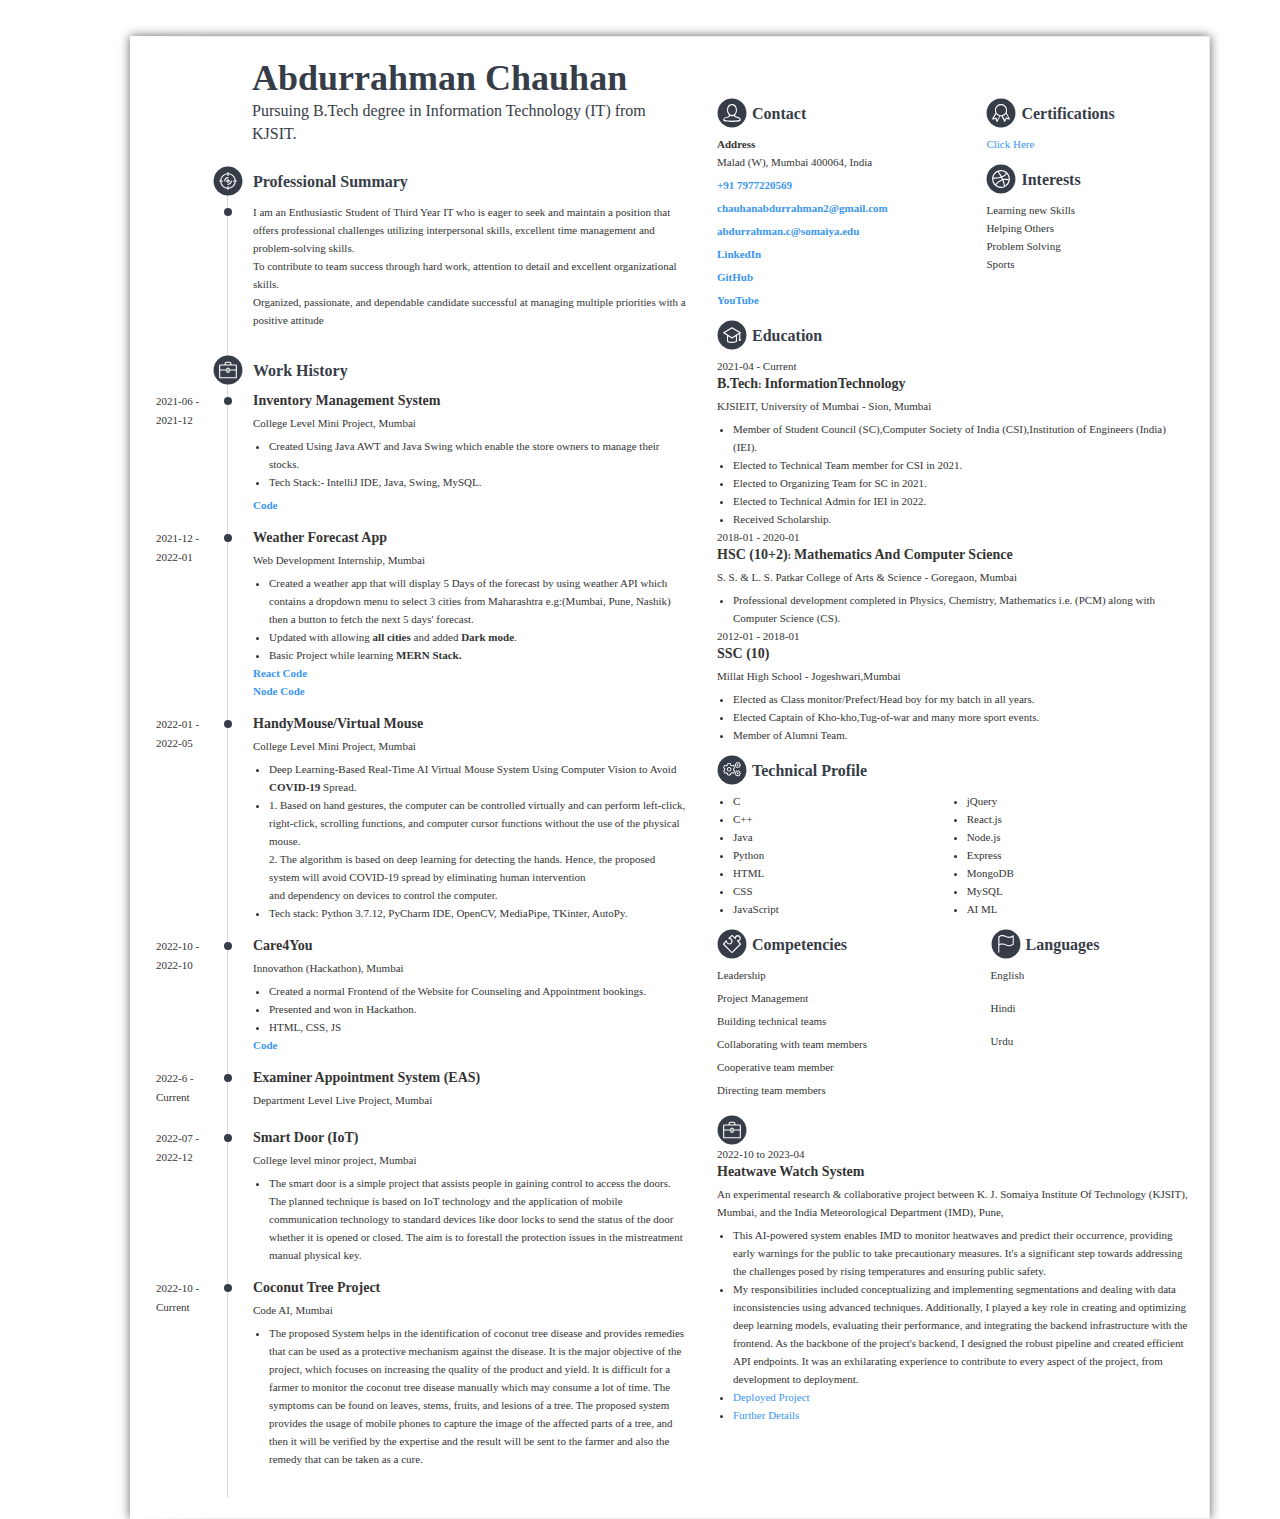
==== commit 65738c3e: "Updated Resume" ====
--- a/index.html
+++ b/index.html
@@ -55,1166 +55,1220 @@
 </style>
 </head>
 
-<body class="light-bg  ">
-    <section class="page-wrap  ">
-        <main id="app" role="main">
-            <section class="page-wrapper  ">
-                <div class="page-final ">
-                    <section class="container  " id="content">
-                        <div class="body-resume d-flex  ">
-                            <div class="preview-container position-relative  " id="resumeDoc">
-                                <div class="section-loader-new d-none  " id="resumeLoader"></div>
-                                <div class=" " tabindex="">
-                                    <div class=" ">
-                                        <style type="text/css" id="static">
-                                            /*Font support for MAC*/
-                                            @font-face {
-                                                font-family: 'Century Gothic';
-                                                font-weight: normal;
-                                                font-style: normal;
-                                                src: local('Century Gothic'), url('/blobcontent/zty/fonts/CenturyGothic.ttf') format('truetype')
-                                            }
-
-                                            @font-face {
-                                                font-family: 'Century Gothic';
-                                                font-weight: bold;
-                                                font-style: normal;
-                                                src: local('Century Gothic Bold'), url('/blobcontent/zty/fonts/CenturyGothicBold.ttf') format('truetype')
-                                            }
-
-                                            @font-face {
-                                                font-family: 'Century Gothic';
-                                                font-weight: bold;
-                                                font-style: italic;
-                                                src: local('Century Gothic Bold Italic'), url('/blobcontent/zty/fonts/CenturyGothicBoldItalic.ttf') format('truetype')
-                                            }
-
-                                            @font-face {
-                                                font-family: 'Century Gothic';
-                                                font-weight: normal;
-                                                font-style: italic;
-                                                src: local('Century Gothic Italic'), url('/blobcontent/zty/fonts/CenturyGothicItalic.ttf') format('truetype')
-                                            }
-
-                                            html,
-                                            body,
-                                            div,
-                                            span,
-                                            applet,
-                                            object,
-                                            iframe,
-                                            h1,
-                                            h2,
-                                            h3,
-                                            h4,
-                                            h5,
-                                            h6,
-                                            p,
-                                            blockquote,
-                                            pre,
-                                            a,
-                                            abbr,
-                                            acronym,
-                                            address,
-                                            big,
-                                            cite,
-                                            code,
-                                            del,
-                                            dfn,
-                                            em,
-                                            font,
-                                            img,
-                                            ins,
-                                            kbd,
-                                            q,
-                                            s,
-                                            samp,
-                                            small,
-                                            strike,
-                                            strong,
-                                            sub,
-                                            sup,
-                                            tt,
-                                            var,
-                                            b,
-                                            u,
-                                            i,
-                                            center,
-                                            dl,
-                                            dt,
-                                            dd,
-                                            ol,
-                                            ul,
-                                            li,
-                                            fieldset,
-                                            form,
-                                            label,
-                                            legend,
-                                            table,
-                                            caption,
-                                            tbody,
-                                            tfoot,
-                                            thead,
-                                            tr,
-                                            th,
-                                            td {
-                                                margin: 0;
-                                                padding: 0;
-                                                border: 0;
-                                                outline: 0;
-                                                vertical-align: baseline;
-                                                background: transparent
-                                            }
-
-                                            body {
-                                                line-height: 1;
-                                                text-align: left;
-                                                font-feature-settings: "liga"0;
-                                                -moz-font-feature-settings: "liga"off
-                                            }
-
-                                            .skn-trz6 ol,
-                                            .skn-trz6 ul {
-                                                list-style: none
-                                            }
-
-                                            .skn-trz6 table {
-                                                border-collapse: collapse;
-                                                border-spacing: 0;
-                                                font-size: inherit;
-                                                color: inherit;
-                                                width: 100%
-                                            }
-
-                                            /*START content disc style for LI*/
-                                            .skn-trz6 ul,
-                                            .skn-trz6 li {
-                                                margin: 0;
-                                                padding: 0;
-                                                list-style-type: disc
-                                            }
-
-                                            .skn-trz6 ul li {
-                                                margin: 0 0 0 16px;
-                                                padding: 0
-                                            }
-
-                                            @-moz-document url-prefix() {
-                                                .skn-trz6 ul li {
-                                                    margin: 0 0 0 12px;
-                                                    padding: 0 0 0 3px
-                                                }
-                                            }
-
-                                            /*END content disc style for LI*/
-
-                                            /*common style*/
-                                            .skn-trz6 .txtBold {
-                                                font-weight: bold
-                                            }
-
-                                            .skn-trz6 .paddedline {
-                                                display: block
-                                            }
-
-                                            .skn-trz6 .pt5 {
-                                                padding-top: 5px
-                                            }
-
-                                            .skn-trz6 .pb5 {
-                                                padding-bottom: 5px
-                                            }
-
-                                            .skn-trz6 .word-break {
-                                                word-wrap: break-word
-                                            }
-
-                                            .skn-trz6 .disp-n {
-                                                display: none
-                                            }
-
-                                            /*For resume title - to be remove later*/
-
-                                            /* table skills */
-                                            .skn-trz6 table.skills,
-                                            .table_wrapper {
-                                                width: 100%;
-                                                margin-top: 0;
-                                                word-wrap: break-word
-                                            }
-
-                                            .skn-trz6 table.skills th,
-                                            table.skills td {
-                                                width: 20%;
-                                                text-align: center
-                                            }
-
-                                            .skn-trz6 table.skills .skillname,
-                                            .skn-trz6 table.skills .skillrating {
-                                                text-align: left;
-                                                width: 35%
-                                            }
-
-                                            .skn-trz6 table.skills .skillrating {
-                                                width: 20%
-                                            }
-
-                                            .skn-trz6 table.skills .skillyears,
-                                            .skn-trz6 table.skills .skilllast {
-                                                width: 19%
-                                            }
-
-                                            .skn-trz6 table.skills .pad1 {
-                                                width: 5%
-                                            }
-
-                                            .skn-trz6 .skills .pad2,
-                                            .skn-trz6 table.skills .pad3 {
-                                                width: 1%
-                                            }
-
-                                            /* document */
-                                            .skn-trz6 {
-                                                box-sizing: border-box;
-                                                padding: 20px 20px 20px 0;
-                                                border-left: 85px solid transparent !important;
-                                                color: #343434;
-                                                font-variant-ligatures: none;
-                                                line-height: 16px;
-                                                min-height: 792px
-                                            }
-
-                                            .skn-trz6 .name {
-                                                color: #373d48;
-                                                font-weight: 700;
-                                                text-align: left;
-                                                display: table-cell;
-                                                min-height: 86px;
-                                                padding-bottom: 10px;
-                                                width: 100%;
-                                                max-width: 100%;
-                                                display: inline-block
-                                            }
-
-                                            .skn-trz6 .address .singlecolumn {
-                                                margin-left: 0 !important
-                                            }
-
-                                            .skn-trz6 .degreeGap {
-                                                margin-bottom: 4px
-                                            }
-
-                                            .skn-trz6 .locationGap {
-                                                margin-top: 4px
-                                            }
-
-                                            .skn-trz6 .heading {
-                                                font-weight: 700;
-                                                margin-bottom: 10px;
-                                                position: relative
-                                            }
-
-                                            .skn-trz6 .sectiontitle {
-                                                color: #373d48;
-                                                line-height: 21px;
-                                                word-wrap: break-word
-                                            }
-
-                                            .skn-trz6 .firstparagraph {
-                                                padding-top: 0 !important
-                                            }
-
-                                            .skn-trz6 .parentContainer {
-                                                border-collapse: collapse;
-                                                display: table;
-                                                min-height: inherit;
-                                                table-layout: fixed;
-                                                width: 100%
-                                            }
-
-                                            /*monogram*/
-                                            .skn-trz6 .monogram {
-                                                position: absolute;
-                                                left: -103px;
-                                                top: 0;
-                                                bottom: 0
-                                            }
-
-                                            .skn-trz6 .monogram svg text {
-                                                font-size: 28px;
-                                                font-style: italic;
-                                                font-weight: 400;
-                                                text-transform: lowercase
-                                            }
-
-                                            /*leftBox and rightBox css*/
-                                            .skn-trz6 .left-box,
-                                            .skn-trz6 .right-box {
-                                                box-sizing: initial;
-                                                display: table-cell;
-                                                padding-left: 15px;
-                                                vertical-align: top
-                                            }
-
-                                            .skn-trz6 .left-box .firstsection {
-                                                margin: 0;
-                                                padding: 0;
-                                                min-height: 101px
-                                            }
-
-                                            .skn-trz6 .left-box .paddedline.date-content {
-                                                position: absolute;
-                                                margin-left: 0;
-                                                width: 65px;
-                                                left: -97px
-                                            }
-
-                                            .skn-trz6 .paragraph,
-                                            .skn-trz6 .left-box .singlecolumn {
-                                                position: relative
-                                            }
-
-                                            .skn-trz6 .left-box .paragraph {
-                                                margin-left: 0
-                                            }
-
-                                            .skn-trz6 .section:empty {
-                                                display: none
-                                            }
-
-                                            .skn-trz6 .left-box .section {
-                                                border-left: 1px solid #d7d7d7;
-                                                margin-left: 12px;
-                                                padding-left: 25px;
-                                                position: relative
-                                            }
-
-                                            .skn-trz6 .left-box {
-                                                padding-left: 0;
-                                                padding-right: 15px
-                                            }
-
-                                            .skn-trz6 .left-box>.section:first-child {
-                                                border: 0
-                                            }
-
-                                            .skn-trz6 .firstsection+.section:before {
-                                                border: 1px solid #fff;
-                                                content: '';
-                                                left: -1px;
-                                                position: absolute;
-                                                top: 0
-                                            }
-
-                                            .skn-trz6 .left-box .singlecolumn:before {
-                                                background: #373d48;
-                                                border: 0;
-                                                border-radius: 100%;
-                                                content: "";
-                                                display: block;
-                                                height: 8px;
-                                                left: -29px;
-                                                position: absolute;
-                                                width: 8px;
-                                                z-index: 2
-                                            }
-
-                                            .skn-trz6 .right-box .sectiontitle {
-                                                padding-left: 35px
-                                            }
-
-                                            .skn-trz6 .headingIcon svg circle,
-                                            .skn-trz6 .monogram svg circle {
-                                                fill: #373d48
-                                            }
-
-
-                                            /* Icon */
-                                            .skn-trz6 .headingIcon svg {
-                                                width: 30px;
-                                                height: 30px
-                                            }
-
-                                            .skn-trz6 .headingIcon {
-                                                z-index: 4
-                                            }
-
-                                            .skn-trz6 .left-box .headingIcon {
-                                                left: -40px;
-                                                position: absolute
-                                            }
-
-                                            .skn-trz6 .right-box .headingIcon {
-                                                left: 0;
-                                                position: absolute
-                                            }
-
-                                            .skn-trz6 .headingIcon svg path {
-                                                fill: #fff
-                                            }
-
-                                            .skn-trz6 .ratingWrapper {
-                                                text-align: right
-                                            }
-
-                                            .skn-trz6 .ratingWrapper .noLnht {
-                                                line-height: 0
-                                            }
-
-                                            .skn-trz6 .ratingWrapper svg {
-                                                height: 13px
-                                            }
-
-                                            /* Issues fix for builder page */
-                                            #displayResume div.skn-trz6.document {
-                                                min-height: 792px
-                                            }
-
-                                            .skn-trz6>div {
-                                                min-height: inherit
-                                            }
-
-                                            .skn-trz6>div:not(.topsection),
-                                            .skn-trz6>div:not(.parentContainer) {
-                                                min-height: auto
-                                            }
-
-                                            .skn-trz6 .right-box>.sortable-item:first-child .section {
-                                                padding-top: 10px !important
-                                            }
-
-                                            .skn-trz6 .SortableInner>.sortable-item:last-of-type .singlecolumn>.pb5 {
-                                                margin-bottom: 0
-                                            }
-
-                                            .skn-trz6 .left-box>.sortable-item:first-child .section,
-                                            .skn-trz6 .right-box>.sortable-item:first-child .section {
-                                                padding-top: 0
-                                            }
-
-                                            .skn-trz6 .left-box .sortable-item:first-child>.section {
-                                                border: 0
-                                            }
-
-                                            .skn-trz6 .left-box .sortable-item:first-child+.sortable-item>.section {
-                                                padding-top: 0 !important
-                                            }
-
-                                            .skn-trz6 .ratingWrapper .default-fill {
-                                                fill: #373d48
-                                            }
-
-                                            .skn-trz6 .sortable-item .ratingWrapper span {
-                                                top: 0;
-                                                line-height: inherit
-                                            }
-
-                                            .finalize-resume-preview.TRZ6>.skn-trz6 {
-                                                border: 1px solid #e3e7e9 !important;
-                                            }
-
-                                            .finalize-resume-preview.TRZ6>.skn-trz6 .left-box {
-                                                padding-left: 85px
-                                            }
-
-                                            /* Only for firefox */
-                                            @-moz-document url-prefix() {
-                                                .skn-trz6 .parentContainer {
-                                                    height: 1px
-                                                }
-                                            }
-
-                                            .skn-trz6 .resumeTitle {
-                                                font-weight: normal
-                                            }
-
-                                            /*PICT*/
-                                            .skn-trz6 .prflPic,
-                                            .skn-trz6 .prflPic>div {
-                                                width: 155px;
-                                                height: 155px
-                                            }
-
-                                            .skn-trz6 .prflPic img {
-                                                min-width: 100%;
-                                                max-width: 100%;
-                                                min-height: 100%;
-                                                max-height: 100%
-                                            }
-                                        </style>
-                                        <style type="text/css" id="dynamic"
-                                            data-time="Sun Aug 28 2022 13:06:43 GMT+0530 (India Standard Time)">
-                                            .skn-trz6,
-                                            .skn-trz6 table {
-                                                line-height: 18px
-                                            }
-
-                                            .skn-trz6.fontface {
-                                                font-family: Century Gothic
-                                            }
-
-                                            .skn-trz6.fontsize {
-                                                font-size: 11px
-                                            }
-
-                                            .skn-trz6.pagesize {
-                                                width: 100%
-                                            }
-
-                                            .skn-trz6 .section {
-                                                padding-top: 15px
-                                            }
-
-                                            .skn-trz6 .left-box .section:after {
-                                                padding-bottom: 10px
-                                            }
-
-                                            .skn-trz6 .paragraph {
-                                                padding-bottom: 15px
-                                            }
-
-                                            .skn-trz6 .rtngSec .paragraph {
-                                                padding-bottom: 5px
-                                            }
-
-                                            .skn-trz6 .singlecolumn,
-                                            .skn-trz6 .maincolumn {
-                                                word-wrap: break-word
-                                            }
-
-                                            .skn-trz6 left-box .singlecolumn,
-                                            .skn-trz6 left-box .maincolumn {
-                                                margin-left: 0px
-                                            }
-
-                                            .skn-trz6 table.skills td {
-                                                padding-top: 2px
-                                            }
-
-                                            .skn-trz6 .jobtitle,
-                                            .skn-trz6 .degree,
-                                            .skn-trz6 .programline {
-                                                font-size: 14px
-                                            }
-
-                                            .skn-trz6 .name {
-                                                color: #373d48;
-                                                font-size: 36px;
-                                                line-height: 42px
-                                            }
-
-                                            .skn-trz6 .monogram svg circle {
-                                                fill: #373d48
-                                            }
-
-                                            .skn-trz6 .sectiontitle,
-                                            .skn-trz6 .resumeTitle {
-                                                font-size: 16px;
-                                                line-height: 23px
-                                            }
-
-                                            .skn-trz6 .sectiontitle {
-                                                color: #373d48
-                                            }
-
-                                            <!-- .skn-trz6 .right-box {
-                                                width: 200px
-                                            } -->
-
-                                            .skn-trz6 .firstsection+.section:before {
-                                                height: -4px
-                                            }
-
-                                            .skn-trz6 .left-box .heading~.paragraph .date-content:before {
-                                                background: #373d48
-                                            }
-
-                                            .skn-trz6 .left-box .singlecolumn:before {
-                                                background: #373d48;
-                                                top: 5px
-                                            }
-
-                                            .skn-trz6 .left-box .paddedline.date-content {
-                                                line-height: 19px
-                                            }
-
-                                            .skn-trz6 .left-box .section.notdraggable+.section {
-                                                padding-top: 0px
-                                            }
-
-                                            /* Icon */
-                                            .skn-trz6 .headingIcon svg circle {
-                                                fill: #373d48
-                                            }
-
-                                            .skn-trz6 .headingIcon {
-                                                top: -4px
-                                            }
-
-                                            /*Fixes for builder page*/
-                                            .skn-trz6 .sortableInner .sortable-item.active>.wrapper-bg+div[data-section] {
-                                                position: relative;
-                                                z-index: 8
-                                            }
-
-                                            .parent-drag.active.skn-trz6,
-                                            ._single-parent-drag.active.skn-trz6 {
-                                                border: 0 !important
-                                            }
-
-                                            .skn-trz6 .ratingWrapper .default-fill {
-                                                fill: #373d48
-                                            }
-
-                                            /*Hover border style*/
-                                            .skn-trz6.active .wrapper-bg {
-                                                left: -62px !important;
-                                                right: -62px !important
-                                            }
-
-                                            .skn-trz6.active .acrs-bdr {
-                                                left: -60px !important
-                                            }
-
-                                            .skn-trz6.active .acr-edit,
-                                            .skn-trz6.active .acr-delete {
-                                                left: -59px !important
-                                            }
-
-                                            .skn-trz6.active .acr-move {
-                                                right: -59px !important
-                                            }
-
-                                            .skn-trz6 .SECTION_CNTC .paragraph {
-                                                padding-bottom: 0 !important
-                                            }
-
-                                            .skn-trz6 .SECTION_CNTC+.section {
-                                                padding-top: 30px !important
-                                            }
-                                        </style>
+<!-- <body class="light-bg  "> -->
+<!-- <section class="page-wrap  "> -->
+<!-- <main id="app" role="main"> -->
+<!-- <section class="page-wrapper  "> -->
+<div class="page-final ">
+    <section class="container  " id="">
+        <!-- <div class="body-resume d-flex  "> -->
+        <div class="preview-container position-relative  " id="resumeDoc">
+            <div class="section-loader-new d-none  " id="resumeLoader"></div>
+            <div class=" " tabindex="">
+                <div class=" ">
+                    <style type="text/css" id="static">
+                        /*Font support for MAC*/
+                        @font-face {
+                            font-family: 'Century Gothic';
+                            font-weight: normal;
+                            font-style: normal;
+                            src: local('Century Gothic'), url('/blobcontent/zty/fonts/CenturyGothic.ttf') format('truetype')
+                        }
+
+                        @font-face {
+                            font-family: 'Century Gothic';
+                            font-weight: bold;
+                            font-style: normal;
+                            src: local('Century Gothic Bold'), url('/blobcontent/zty/fonts/CenturyGothicBold.ttf') format('truetype')
+                        }
+
+                        @font-face {
+                            font-family: 'Century Gothic';
+                            font-weight: bold;
+                            font-style: italic;
+                            src: local('Century Gothic Bold Italic'), url('/blobcontent/zty/fonts/CenturyGothicBoldItalic.ttf') format('truetype')
+                        }
+
+                        @font-face {
+                            font-family: 'Century Gothic';
+                            font-weight: normal;
+                            font-style: italic;
+                            src: local('Century Gothic Italic'), url('/blobcontent/zty/fonts/CenturyGothicItalic.ttf') format('truetype')
+                        }
+
+                        html,
+                        body,
+                        div,
+                        span,
+                        applet,
+                        object,
+                        iframe,
+                        h1,
+                        h2,
+                        h3,
+                        h4,
+                        h5,
+                        h6,
+                        p,
+                        blockquote,
+                        pre,
+                        a,
+                        abbr,
+                        acronym,
+                        address,
+                        big,
+                        cite,
+                        code,
+                        del,
+                        dfn,
+                        em,
+                        font,
+                        img,
+                        ins,
+                        kbd,
+                        q,
+                        s,
+                        samp,
+                        small,
+                        strike,
+                        strong,
+                        sub,
+                        sup,
+                        tt,
+                        var,
+                        b,
+                        u,
+                        i,
+                        center,
+                        dl,
+                        dt,
+                        dd,
+                        ol,
+                        ul,
+                        li,
+                        fieldset,
+                        form,
+                        label,
+                        legend,
+                        table,
+                        caption,
+                        tbody,
+                        tfoot,
+                        thead,
+                        tr,
+                        th,
+                        td {
+                            margin: 0;
+                            padding: 0;
+                            border: 0;
+                            outline: 0;
+                            vertical-align: baseline;
+                            background: transparent
+                        }
+
+                        body {
+                            line-height: 1;
+                            text-align: left;
+                            font-feature-settings: "liga" 0;
+                            -moz-font-feature-settings: "liga" off
+                        }
+
+                        .skn-trz6 ol,
+                        .skn-trz6 ul {
+                            list-style: none
+                        }
+
+                        .skn-trz6 table {
+                            border-collapse: collapse;
+                            border-spacing: 0;
+                            font-size: inherit;
+                            color: inherit;
+                            width: 100%
+                        }
+
+                        /*START content disc style for LI*/
+                        .skn-trz6 ul,
+                        .skn-trz6 li {
+                            margin: 0;
+                            padding: 0;
+                            list-style-type: disc
+                        }
+
+                        .skn-trz6 ul li {
+                            margin: 0 0 0 16px;
+                            padding: 0
+                        }
+
+                        @-moz-document url-prefix() {
+                            .skn-trz6 ul li {
+                                margin: 0 0 0 12px;
+                                padding: 0 0 0 3px
+                            }
+                        }
+
+                        /*END content disc style for LI*/
+
+                        /*common style*/
+                        .skn-trz6 .txtBold {
+                            font-weight: bold
+                        }
+
+                        .skn-trz6 .paddedline {
+                            display: block
+                        }
+
+                        .skn-trz6 .pt5 {
+                            padding-top: 5px
+                        }
+
+                        .skn-trz6 .pb5 {
+                            padding-bottom: 5px
+                        }
+
+                        .skn-trz6 .word-break {
+                            word-wrap: break-word
+                        }
+
+                        .skn-trz6 .disp-n {
+                            display: none
+                        }
+
+                        /*For resume title - to be remove later*/
+
+                        /* table skills */
+                        .skn-trz6 table.skills,
+                        .table_wrapper {
+                            width: 100%;
+                            margin-top: 0;
+                            word-wrap: break-word
+                        }
+
+                        .skn-trz6 table.skills th,
+                        table.skills td {
+                            width: 20%;
+                            text-align: center
+                        }
+
+                        .skn-trz6 table.skills .skillname,
+                        .skn-trz6 table.skills .skillrating {
+                            text-align: left;
+                            width: 35%
+                        }
+
+                        .skn-trz6 table.skills .skillrating {
+                            width: 20%
+                        }
+
+                        .skn-trz6 table.skills .skillyears,
+                        .skn-trz6 table.skills .skilllast {
+                            width: 19%
+                        }
+
+                        .skn-trz6 table.skills .pad1 {
+                            width: 5%
+                        }
+
+                        .skn-trz6 .skills .pad2,
+                        .skn-trz6 table.skills .pad3 {
+                            width: 1%
+                        }
+
+                        /* document */
+                        .skn-trz6 {
+                            box-sizing: border-box;
+                            padding: 20px 20px 20px 0;
+                            border-left: 85px solid transparent !important;
+                            color: #343434;
+                            font-variant-ligatures: none;
+                            line-height: 16px;
+                            min-height: 792px
+                        }
+
+                        .skn-trz6 .name {
+                            color: #373d48;
+                            font-weight: 700;
+                            text-align: left;
+                            display: table-cell;
+                            min-height: 86px;
+                            padding-bottom: 10px;
+                            width: 100%;
+                            max-width: 100%;
+                            display: inline-block
+                        }
+
+                        .skn-trz6 .address .singlecolumn {
+                            margin-left: 0 !important
+                        }
+
+                        .skn-trz6 .degreeGap {
+                            margin-bottom: 4px
+                        }
+
+                        .skn-trz6 .locationGap {
+                            margin-top: 4px
+                        }
+
+                        .skn-trz6 .heading {
+                            font-weight: 700;
+                            margin-bottom: 10px;
+                            position: relative
+                        }
+
+                        .skn-trz6 .sectiontitle {
+                            color: #373d48;
+                            line-height: 21px;
+                            word-wrap: break-word
+                        }
+
+                        .skn-trz6 .firstparagraph {
+                            padding-top: 0 !important
+                        }
+
+                        .skn-trz6 .parentContainer {
+                            border-collapse: collapse;
+                            display: table;
+                            min-height: inherit;
+                            table-layout: fixed;
+                            width: 100%
+                        }
+
+                        /*monogram*/
+                        .skn-trz6 .monogram {
+                            position: absolute;
+                            left: -103px;
+                            top: 0;
+                            bottom: 0
+                        }
+
+                        .skn-trz6 .monogram svg text {
+                            font-size: 28px;
+                            font-style: italic;
+                            font-weight: 400;
+                            text-transform: lowercase
+                        }
+
+                        /*leftBox and rightBox css*/
+                        .skn-trz6 .left-box,
+                        .skn-trz6 .right-box {
+                            box-sizing: initial;
+                            display: table-cell;
+                            padding-left: 15px;
+                            vertical-align: top
+                        }
+
+                        .skn-trz6 .left-box .firstsection {
+                            margin: 0;
+                            padding: 0;
+                            min-height: 101px
+                        }
+
+                        .skn-trz6 .left-box .paddedline.date-content {
+                            position: absolute;
+                            margin-left: 0;
+                            width: 65px;
+                            left: -97px
+                        }
+
+                        .skn-trz6 .paragraph,
+                        .skn-trz6 .left-box .singlecolumn {
+                            position: relative
+                        }
+
+                        .skn-trz6 .left-box .paragraph {
+                            margin-left: 0
+                        }
+
+                        .skn-trz6 .section:empty {
+                            display: none
+                        }
+
+                        .skn-trz6 .left-box .section {
+                            border-left: 1px solid #d7d7d7;
+                            margin-left: 12px;
+                            padding-left: 25px;
+                            position: relative
+                        }
+
+                        .skn-trz6 .left-box {
+                            padding-left: 0;
+                            padding-right: 15px
+                        }
+
+                        .skn-trz6 .left-box>.section:first-child {
+                            border: 0
+                        }
+
+                        .skn-trz6 .firstsection+.section:before {
+                            border: 1px solid #fff;
+                            content: '';
+                            left: -1px;
+                            position: absolute;
+                            top: 0
+                        }
+
+                        .skn-trz6 .left-box .singlecolumn:before {
+                            background: #373d48;
+                            border: 0;
+                            border-radius: 100%;
+                            content: "";
+                            display: block;
+                            height: 8px;
+                            left: -29px;
+                            position: absolute;
+                            width: 8px;
+                            z-index: 2
+                        }
+
+                        .skn-trz6 .right-box .sectiontitle {
+                            padding-left: 35px
+                        }
+
+                        .skn-trz6 .headingIcon svg circle,
+                        .skn-trz6 .monogram svg circle {
+                            fill: #373d48
+                        }
+
+
+                        /* Icon */
+                        .skn-trz6 .headingIcon svg {
+                            width: 30px;
+                            height: 30px
+                        }
+
+                        .skn-trz6 .headingIcon {
+                            z-index: 4
+                        }
+
+                        .skn-trz6 .left-box .headingIcon {
+                            left: -40px;
+                            position: absolute
+                        }
+
+                        .skn-trz6 .right-box .headingIcon {
+                            left: 0;
+                            position: absolute
+                        }
+
+                        .skn-trz6 .headingIcon svg path {
+                            fill: #fff
+                        }
+
+                        .skn-trz6 .ratingWrapper {
+                            text-align: right
+                        }
+
+                        .skn-trz6 .ratingWrapper .noLnht {
+                            line-height: 0
+                        }
+
+                        .skn-trz6 .ratingWrapper svg {
+                            height: 13px
+                        }
+
+                        /* Issues fix for builder page */
+                        #displayResume div.skn-trz6.document {
+                            min-height: 792px
+                        }
+
+                        .skn-trz6>div {
+                            min-height: inherit
+                        }
+
+                        .skn-trz6>div:not(.topsection),
+                        .skn-trz6>div:not(.parentContainer) {
+                            min-height: auto
+                        }
+
+                        .skn-trz6 .right-box>.sortable-item:first-child .section {
+                            padding-top: 10px !important
+                        }
+
+                        .skn-trz6 .SortableInner>.sortable-item:last-of-type .singlecolumn>.pb5 {
+                            margin-bottom: 0
+                        }
+
+                        .skn-trz6 .left-box>.sortable-item:first-child .section,
+                        .skn-trz6 .right-box>.sortable-item:first-child .section {
+                            padding-top: 0
+                        }
+
+                        .skn-trz6 .left-box .sortable-item:first-child>.section {
+                            border: 0
+                        }
+
+                        .skn-trz6 .left-box .sortable-item:first-child+.sortable-item>.section {
+                            padding-top: 0 !important
+                        }
+
+                        .skn-trz6 .ratingWrapper .default-fill {
+                            fill: #373d48
+                        }
+
+                        .skn-trz6 .sortable-item .ratingWrapper span {
+                            top: 0;
+                            line-height: inherit
+                        }
+
+                        .finalize-resume-preview.TRZ6>.skn-trz6 {
+                            border: 1px solid #e3e7e9 !important;
+                        }
+
+                        .finalize-resume-preview.TRZ6>.skn-trz6 .left-box {
+                            padding-left: 85px
+                        }
+
+                        /* Only for firefox */
+                        @-moz-document url-prefix() {
+                            .skn-trz6 .parentContainer {
+                                height: 1px
+                            }
+                        }
+
+                        .skn-trz6 .resumeTitle {
+                            font-weight: normal
+                        }
+
+                        /*PICT*/
+                        .skn-trz6 .prflPic,
+                        .skn-trz6 .prflPic>div {
+                            width: 155px;
+                            height: 155px
+                        }
+
+                        .skn-trz6 .prflPic img {
+                            min-width: 100%;
+                            max-width: 100%;
+                            min-height: 100%;
+                            max-height: 100%
+                        }
+                    </style>
+                    <style type="text/css" id="dynamic"
+                        data-time="Sun Aug 28 2022 13:06:43 GMT+0530 (India Standard Time)">
+                        .skn-trz6,
+                        .skn-trz6 table {
+                            line-height: 18px
+                        }
+
+                        .skn-trz6.fontface {
+                            font-family: Century Gothic
+                        }
+
+                        .skn-trz6.fontsize {
+                            font-size: 11px
+                        }
+
+                        .skn-trz6.pagesize {
+                            width: 100%
+                        }
+
+                        .skn-trz6 .section {
+                            padding-top: 15px
+                        }
+
+                        .skn-trz6 .left-box .section:after {
+                            padding-bottom: 10px
+                        }
+
+                        .skn-trz6 .paragraph {
+                            padding-bottom: 15px
+                        }
+
+                        .skn-trz6 .rtngSec .paragraph {
+                            padding-bottom: 5px
+                        }
+
+                        .skn-trz6 .singlecolumn,
+                        .skn-trz6 .maincolumn {
+                            word-wrap: break-word
+                        }
+
+                        .skn-trz6 left-box .singlecolumn,
+                        .skn-trz6 left-box .maincolumn {
+                            margin-left: 0px
+                        }
+
+                        .skn-trz6 table.skills td {
+                            padding-top: 2px
+                        }
+
+                        .skn-trz6 .jobtitle,
+                        .skn-trz6 .degree,
+                        .skn-trz6 .programline {
+                            font-size: 14px
+                        }
+
+                        .skn-trz6 .name {
+                            color: #373d48;
+                            font-size: 36px;
+                            line-height: 42px
+                        }
+
+                        .skn-trz6 .monogram svg circle {
+                            fill: #373d48
+                        }
+
+                        .skn-trz6 .sectiontitle,
+                        .skn-trz6 .resumeTitle {
+                            font-size: 16px;
+                            line-height: 23px
+                        }
+
+                        .skn-trz6 .sectiontitle {
+                            color: #373d48
+                        }
+
+                        < !-- .skn-trz6 .right-box {
+                            width: 200px
+                        }
+
+                        -->.skn-trz6 .firstsection+.section:before {
+                            height: -4px
+                        }
+
+                        .skn-trz6 .left-box .heading~.paragraph .date-content:before {
+                            background: #373d48
+                        }
+
+                        .skn-trz6 .left-box .singlecolumn:before {
+                            background: #373d48;
+                            top: 5px
+                        }
+
+                        .skn-trz6 .left-box .paddedline.date-content {
+                            line-height: 19px
+                        }
+
+                        .skn-trz6 .left-box .section.notdraggable+.section {
+                            padding-top: 0px
+                        }
+
+                        /* Icon */
+                        .skn-trz6 .headingIcon svg circle {
+                            fill: #373d48
+                        }
+
+                        .skn-trz6 .headingIcon {
+                            top: -4px
+                        }
+
+                        /*Fixes for builder page*/
+                        .skn-trz6 .sortableInner .sortable-item.active>.wrapper-bg+div[data-section] {
+                            position: relative;
+                            z-index: 8
+                        }
+
+                        .parent-drag.active.skn-trz6,
+                        ._single-parent-drag.active.skn-trz6 {
+                            border: 0 !important
+                        }
+
+                        .skn-trz6 .ratingWrapper .default-fill {
+                            fill: #373d48
+                        }
+
+                        /*Hover border style*/
+                        .skn-trz6.active .wrapper-bg {
+                            left: -62px !important;
+                            right: -62px !important
+                        }
+
+                        .skn-trz6.active .acrs-bdr {
+                            left: -60px !important
+                        }
+
+                        .skn-trz6.active .acr-edit,
+                        .skn-trz6.active .acr-delete {
+                            left: -59px !important
+                        }
+
+                        .skn-trz6.active .acr-move {
+                            right: -59px !important
+                        }
+
+                        .skn-trz6 .SECTION_CNTC .paragraph {
+                            padding-bottom: 0 !important
+                        }
+
+                        .skn-trz6 .SECTION_CNTC+.section {
+                            padding-top: 30px !important
+                        }
+                    </style>
+                </div>
+                <div class="  document fontsize fontface vmargins hmargins  pagesize skn-trz6 TRZ6  ZTY " data-color="">
+                    <div id="CONTAINER_PARENT_0" class="parentContainer container-fluid">
+                        <div id="CONTAINER_0" class="left-box">
+                            <div data-react-beautiful-dnd-draggable="3"
+                                class="sortable-item section-container SortableItem-sibling data-NAME">
+                                <div class="document-tool sec-tool" id="editIcons" style="right: -22px;"><button
+                                        class="btn btn-icon-tertiary btn-icon-edit" type="button" title="Edit"><i
+                                            class="icon-edit"></i></button></div>
+                                <div id="SECTION_NAME2377dcc5-f40b-4519-9db0-07c3c0126067"
+                                    class="section notdraggable SECTION_NAME    " data-section-cd="NAME">
+                                    <div class=" doc-item">
+                                        <div class="">
+                                            <div class="">
+                                                <div id="PARAGRAPH_NAME_fbcb1449-8892-45e8-b032-1860d3888307"
+                                                    class="paragraph PARAGRAPH_NAME firstparagraph  ">
+                                                    <div>
+                                                        <div class="monogram" dependency="FNAM|LNAM">
+
+                                                        </div>
+                                                        <div class="name">
+                                                            <div class="flname txtBold word-break">
+                                                                <span id="FIELD_FNAM">Abdurrahman</span>
+                                                                <span id="FIELD_LNAM">Chauhan</span>
+                                                                <div class="resumeTitle" id="FIELD_DCTL">Pursuing B.Tech
+                                                                    degree in Information Technology
+                                                                    (IT) from KJSIT.
+                                                                </div>
+                                                            </div>
+
+                                                        </div>
+                                                    </div>
+                                                    <div class="doc-overlay para-overlay"
+                                                        style="left:-22px; right: -22px;"><span
+                                                            class="badge badge-primary badge-edit"></span><span>&nbsp;</span>
+                                                    </div>
+                                                </div>
+                                            </div>
+                                        </div>
                                     </div>
-                                    <div class="  document fontsize fontface vmargins hmargins  pagesize skn-trz6 TRZ6  ZTY "
-                                        data-color="">
-                                        <div id="CONTAINER_PARENT_0" class="parentContainer container-fluid">
-                                            <div id="CONTAINER_0" class="left-box">
-                                                <div data-react-beautiful-dnd-draggable="3"
-                                                    class="sortable-item section-container SortableItem-sibling data-NAME">
-                                                    <div class="document-tool sec-tool" id="editIcons"
-                                                        style="right: -22px;"><button
-                                                            class="btn btn-icon-tertiary btn-icon-edit" type="button"
-                                                            title="Edit"><i class="icon-edit"></i></button></div>
-                                                    <div id="SECTION_NAME2377dcc5-f40b-4519-9db0-07c3c0126067"
-                                                        class="section notdraggable SECTION_NAME    "
-                                                        data-section-cd="NAME">
-                                                        <div class=" doc-item">
-                                                            <div class="">
-                                                                <div class="">
-                                                                    <div id="PARAGRAPH_NAME_fbcb1449-8892-45e8-b032-1860d3888307"
-                                                                        class="paragraph PARAGRAPH_NAME firstparagraph  ">
-                                                                        <div>
-                                                                            <div class="monogram"
-                                                                                dependency="FNAM|LNAM">
-
-                                                                            </div>
-                                                                            <div class="name">
-                                                                                <div class="flname txtBold word-break">
-                                                                                    <span
-                                                                                        id="FIELD_FNAM">Abdurrahman</span>
-                                                                                    <span id="FIELD_LNAM">Chauhan</span>
-                                                                                    <div class="resumeTitle"
-                                                                                        id="FIELD_DCTL">IT Engineer
-                                                                                    </div>
-                                                                                </div>
-
-                                                                            </div>
-                                                                        </div>
-                                                                        <div class="doc-overlay para-overlay"
-                                                                            style="left:-22px; right: -22px;"><span
-                                                                                class="badge badge-primary badge-edit"></span><span>&nbsp;</span>
+                                    <div class="doc-overlay section-overlay" style="left:-22px; right: -22px;">
+                                        <span>&nbsp;</span>
+                                    </div>
+                                </div>
+                            </div>
+                            <div data-react-beautiful-dnd-draggable="3"
+                                class="sortable-item section-container SortableItem-sibling data-SUMM">
+                                <div class="document-tool sec-tool" id="editIcons" style="right: -22px;"><button
+                                        class="btn btn-icon-tertiary btn-icon-edit" type="button" title="Edit"><i
+                                            class="icon-edit"></i></button></div>
+                                <div id="SECTION_SUMMe639b3bf-34e7-4d5a-96fe-c687c249047e"
+                                    class="section summary notdraggable SECTION_SUMM    has-title "
+                                    data-section-cd="SUMM">
+                                    <div class=" doc-item">
+                                        <div class="heading">
+                                            <div class="headingIcon">
+                                                <svg viewBox="0 0 54 54">
+                                                    <circle cx="27" cy="27" r="26"></circle>
+                                                    <path transform="translate(11,11)"
+                                                        d="M31 15h-1.051C29.457 8.079 23.922 2.543 17 2.05V1a1 1 0 0 0-2 0v1.05C8.078 2.545 2.543 8.08 2.051 15H1a1 1 0 0 0 0 2h1.051C2.543 23.921 8.078 29.456 15 29.949V31a1 1 0 0 0 2 0v-1.05c6.922-.494 12.457-6.029 12.949-12.95H31a1 1 0 1 0 0-2zm-5 2h1.949c-.483 5.819-5.13 10.466-10.949 10.949V26a1 1 0 0 0-2 0v1.949C9.181 27.466 4.534 22.819 4.051 17H6a1 1 0 0 0 0-2H4.051C4.534 9.181 9.181 4.534 15 4.051V6a1 1 0 0 0 2 0V4.051c5.819.483 10.466 5.13 10.949 10.949H26a1 1 0 0 0 0 2z">
+                                                    </path>
+                                                    <path transform="translate(11,11)"
+                                                        d="M19 16c0-1.654-1.346-3-3-3-1.655 0-3 1.346-3 3s1.345 3 3 3 3-1.346 3-3zm-4 0c0-.551.449-1 1-1 .551 0 1 .449 1 1 0 .551-.449 1-1 1-.551 0-1-.449-1-1z">
+                                                    </path>
+                                                    <path transform="translate(11,11)"
+                                                        d="M17 10a1 1 0 0 0-1-1c-3.86 0-7 3.14-7 7a1 1 0 0 0 2 0c0-2.757 2.243-5 5-5a1 1 0 0 0 1-1zM22 15a1 1 0 0 0-1 1c0 2.757-2.244 5-5 5a1 1 0 1 0 0 2c3.86 0 7-3.14 7-7a1 1 0 0 0-1-1z">
+                                                    </path>
+                                                </svg>
+                                            </div>
+                                            <div class="sectiontitle" id="SECTIONNAME_SUMM">
+                                                Professional Summary<span title=" Professional Summary "
+                                                    class="rename-section text-rename">Rename</span>
+                                            </div>
+                                        </div>
+                                        <div class="">
+                                            <div class="">
+                                                <div id="PARAGRAPH_SUMM_8bc6de0a-17b4-44fd-99ef-fe52b70eba4d"
+                                                    class="paragraph PARAGRAPH_SUMM firstparagraph  ">
+                                                    <div class="clearfix doc-item">
+                                                        <div class="singlecolumn noPind" id="FIELD_FRFM">
+                                                            <p>I am an Enthusiastic Student of Third Year IT who is
+                                                                eager to seek and maintain a
+                                                                position that offers professional
+                                                                challenges utilizing interpersonal
+                                                                skills, excellent time management
+                                                                and problem-solving skills.</p>
+                                                            <p>To contribute to team success through
+                                                                hard work, attention to detail and
+                                                                excellent organizational skills.</p>
+                                                            <p>Organized, passionate, and dependable
+                                                                candidate successful at managing
+                                                                multiple priorities with a positive
+                                                                attitude</p>
+                                                        </div>
+                                                    </div>
+                                                    <div class="doc-overlay para-overlay"
+                                                        style="left:-22px; right: -22px;"><span
+                                                            class="badge badge-primary badge-edit"></span><span>&nbsp;</span>
+                                                    </div>
+                                                </div>
+                                            </div>
+                                        </div>
+                                    </div>
+                                    <div class="doc-overlay section-overlay" style="left:-22px; right: -22px;">
+                                        <span>&nbsp;</span></div>
+                                </div>
+                            </div>
+                            <div data-react-beautiful-dnd-draggable="1"
+                                class="sortable-item section-container SortableItem-sibling data-EXPR">
+                                <div class="document-tool sec-tool" id="editIcons" style="right: -22px;"><button
+                                        class="btn btn-icon-tertiary btn-icon-edit" type="button" title="Edit"><i
+                                            class="icon-edit"></i></button><button
+                                        class="btn  btn-icon-tertiary btn-icon-delete" type="button" title="Delete"><i
+                                            class="icon-delete" title="Delete"></i></button><button type="button"
+                                        class="btn-icon-tertiary btn-icon-move" style="right: -114px;"><i
+                                            class="icon-move" tabindex="0" data-react-beautiful-dnd-drag-handle="1"
+                                            aria-roledescription="Draggable item. Press space bar to lift"
+                                            draggable="false" title="Move"></i></button></div>
+                                <div id="SECTION_EXPRb7244910-e6fb-47c0-9e7c-86bc2bb826c1"
+                                    class="section SECTION_EXPR   multi-para has-title " data-section-cd="EXPR">
+                                    <div class=" doc-item">
+                                        <div class="heading">
+                                            <div class="headingIcon">
+                                                <svg viewBox="0 0 54 54">
+                                                    <circle cx="27" cy="27" r="26"></circle>
+                                                    <path transform="translate(11,11)"
+                                                        d="M30 5.983h-7.987V4.045c0-1.655-1.345-3-3-3h-6.015c-1.655 0-3 1.345-3 3v1.938H2.001C.9 5.983 0 6.883 0 7.982V28.953c0 1.1.9 2.001 2 2.001h28c1.099 0 2-.9 2-2V7.981a2.008 2.008 0 0 0-2-1.999zM12 4.045c0-.551.447-1 1-1h6.011c.55 0 1 .447 1 1v1.938H12V4.045zM2 7.982h28v7.008H18.986v-1.025c0-1.101-.897-2-1.998-2h-1.993c-1.101 0-2 .897-2 2v1.025H2V7.982zm14.989 11.02h-1.993v-5.037h1.993v5.037zM2 28.951V16.988h10.997V19c0 1.102.897 2 2 2h1.99a2.002 2.002 0 0 0 2-2v-2.01h11.011v11.963H2.001z">
+                                                    </path>
+                                                </svg>
+                                            </div>
+                                            <div class="sectiontitle" id="SECTIONNAME_EXPR">Work
+                                                History<span title=" Work History "
+                                                    class="rename-section text-rename">Rename</span>
+                                            </div>
+                                        </div>
+                                        <div class="">
+                                            <div class="sortableInner">
+                                                <div id="PARAGRAPH_EXPR_1e53d51d-3b7f-c4dc-d717-3cf15188b845"
+                                                    class="paragraph PARAGRAPH_EXPR firstparagraph  ">
+                                                    <div class="clearfix doc-item">
+                                                        <div class="paddedline date-content">
+                                                            <span class="jobdates" id="FIELD_JSTD"
+                                                                format="%Y-%m">2021-06</span><span
+                                                                dependency="JSTD+EDDT"> - </span>
+                                                            <span class="jobdates" id="FIELD_EDDT"
+                                                                format="%Y-%m">2021-12</span><br
+                                                                dependency="JTIT|COMP|JSTA|JCIT">
+                                                        </div>
+                                                        <div class="singlecolumn">
+                                                            <span class="paddedline" dependency="JTIT">
+                                                                <span class="jobtitle txtBold" id="FIELD_JTIT">Inventory
+                                                                    Management System</span>
+                                                            </span>
+                                                            <span class="paddedline locationGap pb5"
+                                                                dependency="COMP|JSTA|JCIT">
+                                                                <span class="companyname" id="FIELD_COMP">College Level
+                                                                    Mini Project</span><span
+                                                                    dependency="COMP+JCIT|JSTA">,</span>
+                                                                <span class="jobcity" id="FIELD_JCIT">Mumbai</span>
+                                                                <span class="jobstate" id="FIELD_JSTA"></span>
+                                                            </span>
+                                                            <span class="jobline" id="FIELD_JDES">
+                                                                <ul>
+                                                                    <li>Created Using Java AWT and
+                                                                        Java Swing which enable the
+                                                                        store owners to manage their
+                                                                        stocks.</li>
+                                                                    <li>Tech Stack:- IntelliJ IDE,
+                                                                        Java, Swing, MySQL.</li>
+                                                                    <div id="CATEGORY_SOCIAL_SOCL" class="pt5">
+                                                                        <div id="DOCDATAINFO_SOCL" class="txtBold">
+                                                                            <a href="https://github.com/AbdurrahmanChauhan/StoreCase"
+                                                                                target="_blank">Code</a>
                                                                         </div>
                                                                     </div>
-                                                                </div>
-                                                            </div>
-                                                        </div>
-                                                        <div class="doc-overlay section-overlay"
-                                                            style="left:-22px; right: -22px;"><span>&nbsp;</span>
-                                                        </div>
+                                                                </ul>
+                                                            </span>
+                                                        </div>
+                                                    </div>
+                                                    <div class="doc-overlay para-overlay"
+                                                        style="left:-22px; right: -22px;"><span
+                                                            class="badge badge-primary badge-edit"></span><span>&nbsp;</span>
                                                     </div>
                                                 </div>
-                                                <div data-react-beautiful-dnd-draggable="3"
-                                                    class="sortable-item section-container SortableItem-sibling data-SUMM">
-                                                    <div class="document-tool sec-tool" id="editIcons"
-                                                        style="right: -22px;"><button
-                                                            class="btn btn-icon-tertiary btn-icon-edit" type="button"
-                                                            title="Edit"><i class="icon-edit"></i></button></div>
-                                                    <div id="SECTION_SUMMe639b3bf-34e7-4d5a-96fe-c687c249047e"
-                                                        class="section summary notdraggable SECTION_SUMM    has-title "
-                                                        data-section-cd="SUMM">
-                                                        <div class=" doc-item">
-                                                            <div class="heading">
-                                                                <div class="headingIcon">
-                                                                    <svg viewBox="0 0 54 54">
-                                                                        <circle cx="27" cy="27" r="26"></circle>
-                                                                        <path transform="translate(11,11)"
-                                                                            d="M31 15h-1.051C29.457 8.079 23.922 2.543 17 2.05V1a1 1 0 0 0-2 0v1.05C8.078 2.545 2.543 8.08 2.051 15H1a1 1 0 0 0 0 2h1.051C2.543 23.921 8.078 29.456 15 29.949V31a1 1 0 0 0 2 0v-1.05c6.922-.494 12.457-6.029 12.949-12.95H31a1 1 0 1 0 0-2zm-5 2h1.949c-.483 5.819-5.13 10.466-10.949 10.949V26a1 1 0 0 0-2 0v1.949C9.181 27.466 4.534 22.819 4.051 17H6a1 1 0 0 0 0-2H4.051C4.534 9.181 9.181 4.534 15 4.051V6a1 1 0 0 0 2 0V4.051c5.819.483 10.466 5.13 10.949 10.949H26a1 1 0 0 0 0 2z">
-                                                                        </path>
-                                                                        <path transform="translate(11,11)"
-                                                                            d="M19 16c0-1.654-1.346-3-3-3-1.655 0-3 1.346-3 3s1.345 3 3 3 3-1.346 3-3zm-4 0c0-.551.449-1 1-1 .551 0 1 .449 1 1 0 .551-.449 1-1 1-.551 0-1-.449-1-1z">
-                                                                        </path>
-                                                                        <path transform="translate(11,11)"
-                                                                            d="M17 10a1 1 0 0 0-1-1c-3.86 0-7 3.14-7 7a1 1 0 0 0 2 0c0-2.757 2.243-5 5-5a1 1 0 0 0 1-1zM22 15a1 1 0 0 0-1 1c0 2.757-2.244 5-5 5a1 1 0 1 0 0 2c3.86 0 7-3.14 7-7a1 1 0 0 0-1-1z">
-                                                                        </path>
-                                                                    </svg>
-                                                                </div>
-                                                                <div class="sectiontitle" id="SECTIONNAME_SUMM">
-                                                                    Professional Summary<span
-                                                                        title=" Professional Summary "
-                                                                        class="rename-section text-rename">Rename</span>
-                                                                </div>
-                                                            </div>
-                                                            <div class="">
-                                                                <div class="">
-                                                                    <div id="PARAGRAPH_SUMM_8bc6de0a-17b4-44fd-99ef-fe52b70eba4d"
-                                                                        class="paragraph PARAGRAPH_SUMM firstparagraph  ">
-                                                                        <div class="clearfix doc-item">
-                                                                            <div class="singlecolumn noPind"
-                                                                                id="FIELD_FRFM">
-                                                                                <p> I am currently pursuing my
-                                                                                    B.Tech degree in Information
-                                                                                    Technology (IT) from KJSIEIT.
-                                                                                </p>
-                                                                                <p> Enthusiastic Student eager to
-                                                                                    seek and maintain position that
-                                                                                    offers professional challenges
-                                                                                    utilizing interpersonal skills,
-                                                                                    excellent time management and
-                                                                                    problem-solving skills and to
-                                                                                    contribute to team success
-                                                                                    through hard work, attention to
-                                                                                    detail and excellent
-                                                                                    organizational skills. </p>
-                                                                                <p> Organized, passionate and
-                                                                                    dependable candidate successful
-                                                                                    at managing multiple priorities
-                                                                                    with a positive attitude. </p>
-                                                                                <p> Willingness to take on added
-                                                                                    responsibilities and job seeker
-                                                                                    eager to secure entry-level job
-                                                                                    position. </p>
-                                                                                <p> Ready to help team achieve
-                                                                                    goals. </p>
-                                                                                <p> Motivated to learn, grow and
-                                                                                    excel with all. </p>
-                                                                            </div>
-                                                                        </div>
-                                                                        <div class="doc-overlay para-overlay"
-                                                                            style="left:-22px; right: -22px;"><span
-                                                                                class="badge badge-primary badge-edit"></span><span>&nbsp;</span>
-                                                                        </div>
+                                                <div id="PARAGRAPH_EXPR_2d42f0b5-445e-cacb-7e7f-4411bc742354"
+                                                    class="paragraph PARAGRAPH_EXPR  ">
+                                                    <div class="clearfix doc-item">
+                                                        <div class="paddedline date-content">
+                                                            <span class="jobdates" id="FIELD_JSTD"
+                                                                format="%Y-%m">2021-12</span><span
+                                                                dependency="JSTD+EDDT"> - </span>
+                                                            <span class="jobdates" id="FIELD_EDDT"
+                                                                format="%Y-%m">2022-01</span><br
+                                                                dependency="JTIT|COMP|JSTA|JCIT">
+                                                        </div>
+                                                        <div class="singlecolumn">
+                                                            <span class="paddedline" dependency="JTIT">
+                                                                <span class="jobtitle txtBold" id="FIELD_JTIT">Weather
+                                                                    Forecast
+                                                                    App </span>
+                                                            </span>
+                                                            <span class="paddedline locationGap pb5"
+                                                                dependency="COMP|JSTA|JCIT">
+                                                                <span class="companyname" id="FIELD_COMP">Web
+                                                                    Development
+                                                                    Internship</span><span
+                                                                    dependency="COMP+JCIT|JSTA">,</span>
+                                                                <span class="jobcity" id="FIELD_JCIT">Mumbai</span>
+                                                                <span class="jobstate" id="FIELD_JSTA"></span>
+                                                            </span>
+                                                            <span class="jobline" id="FIELD_JDES">
+                                                                <ul>
+                                                                    <li>Created a weather app that
+                                                                        will display 5 Days of the
+                                                                        forecast by using weather
+                                                                        API which contains a
+                                                                        dropdown menu to select 3
+                                                                        cities from Maharashtra
+                                                                        e.g:(Mumbai, Pune, Nashik)
+                                                                        then a button to fetch the
+                                                                        next 5 days' forecast.</li>
+                                                                    <li>Updated with allowing
+                                                                        <strong>all cities</strong>
+                                                                        and added <strong>Dark
+                                                                            mode</strong>.
+                                                                    </li>
+                                                                    <li>Basic Project while learning
+                                                                        <strong>MERN Stack.</strong>
+                                                                    </li>
+                                                                    <div id="DOCDATAINFO_SOCL" class="txtBold">
+                                                                        <a href="https://github.com/AbdurrahmanChauhan/React-Weather-App"
+                                                                            target="_blank">React
+                                                                            Code</a>
                                                                     </div>
-                                                                </div>
-                                                            </div>
-                                                        </div>
-                                                        <div class="doc-overlay section-overlay"
-                                                            style="left:-22px; right: -22px;"><span>&nbsp;</span>
-                                                        </div>
+                                                                    <div id="DOCDATAINFO_SOCL" class="txtBold">
+                                                                        <a href="https://github.com/AbdurrahmanChauhan/Node-Weather-Project"
+                                                                            target="_blank">Node
+                                                                            Code</a>
+                                                                    </div>
+                                                                </ul>
+                                                            </span>
+                                                        </div>
+                                                    </div>
+                                                    <div class="doc-overlay para-overlay"
+                                                        style="left:-22px; right: -22px;"><span
+                                                            class="badge badge-primary badge-edit"></span><span>&nbsp;</span>
                                                     </div>
                                                 </div>
-                                                <div data-react-beautiful-dnd-draggable="3"
-                                                    class="sortable-item section-container SortableItem-sibling data-EXPR">
-                                                    <div class="document-tool sec-tool" id="editIcons"
-                                                        style="right: -22px;"><button
-                                                            class="btn btn-icon-tertiary btn-icon-edit" type="button"
-                                                            title="Edit"><i class="icon-edit"></i></button><button
-                                                            class="btn  btn-icon-tertiary btn-icon-delete" type="button"
-                                                            title="Delete"><i class="icon-delete"
-                                                                title="Delete"></i></button><button type="button"
-                                                            class="btn-icon-tertiary btn-icon-move"
-                                                            style="right: -114px;"><i class="icon-move" tabindex="0"
-                                                                data-react-beautiful-dnd-drag-handle="3"
-                                                                aria-roledescription="Draggable item. Press space bar to lift"
-                                                                draggable="false" title="Move"></i></button></div>
-                                                    <div id="SECTION_EXPRa2039b24-e67b-4362-abcf-c7fe807894c9"
-                                                        class="section SECTION_EXPR  noparagraph multi-para has-title "
-                                                        data-section-cd="EXPR">
-                                                        <div class="doc-overlay section-overlay"
-                                                            style="left:-22px; right: -22px;"><span>&nbsp;</span>
-                                                        </div>
+                                                <div id="PARAGRAPH_EXPR_30b0bf61-6769-ddc7-463a-2c3a908aacb2"
+                                                    class="paragraph PARAGRAPH_EXPR  ">
+                                                    <div class="clearfix doc-item">
+                                                        <div class="paddedline date-content">
+                                                            <span class="jobdates" id="FIELD_JSTD"
+                                                                format="%Y-%m">2022-01</span><span
+                                                                dependency="JSTD+EDDT"> - </span>
+                                                            <span class="jobdates" id="FIELD_EDDT"
+                                                                format="%Y-%m">2022-05</span><br
+                                                                dependency="JTIT|COMP|JSTA|JCIT">
+                                                        </div>
+                                                        <div class="singlecolumn">
+                                                            <span class="paddedline" dependency="JTIT">
+                                                                <span class="jobtitle txtBold"
+                                                                    id="FIELD_JTIT">HandyMouse/Virtual
+                                                                    Mouse</span>
+                                                            </span>
+                                                            <span class="paddedline locationGap pb5"
+                                                                dependency="COMP|JSTA|JCIT">
+                                                                <span class="companyname" id="FIELD_COMP">College Level
+                                                                    Mini Project</span><span
+                                                                    dependency="COMP+JCIT|JSTA">,</span>
+                                                                <span class="jobcity" id="FIELD_JCIT">Mumbai</span>
+                                                                <span class="jobstate" id="FIELD_JSTA"></span>
+                                                            </span>
+                                                            <span class="jobline" id="FIELD_JDES">
+                                                                <ul>
+                                                                    <li>Deep Learning-Based
+                                                                        Real-Time AI Virtual Mouse
+                                                                        System Using Computer Vision
+                                                                        to Avoid <strong>COVID-19
+                                                                        </strong>Spread.</li>
+                                                                    <li>1. Based on hand gestures,
+                                                                        the computer can be
+                                                                        controlled virtually and can
+                                                                        perform left-click,
+                                                                        right-click, scrolling
+                                                                        functions, and computer
+                                                                        cursor functions without the
+                                                                        use of the physical
+                                                                        mouse.<br>
+                                                                        2. The algorithm is based on
+                                                                        deep learning for detecting
+                                                                        the hands. Hence, the
+                                                                        proposed system will avoid
+                                                                        COVID-19 spread by
+                                                                        eliminating human
+                                                                        intervention<br>
+                                                                        and dependency on devices to
+                                                                        control the computer.<br>
+                                                                    </li>
+                                                                    <li>Tech stack: Python 3.7.12,
+                                                                        PyCharm IDE, OpenCV,
+                                                                        MediaPipe, TKinter, AutoPy.
+                                                                    </li>
+                                                                </ul>
+                                                            </span>
+                                                        </div>
+                                                    </div>
+                                                    <div class="doc-overlay para-overlay"
+                                                        style="left:-22px; right: -22px;"><span
+                                                            class="badge badge-primary badge-edit"></span><span>&nbsp;</span>
                                                     </div>
                                                 </div>
-                                                <div data-react-beautiful-dnd-draggable="3"
-                                                    class="sortable-item section-container SortableItem-sibling data-EDUC">
-                                                    <div class="document-tool sec-tool" id="editIcons"
-                                                        style="right: -22px;"><button
-                                                            class="btn btn-icon-tertiary btn-icon-edit" type="button"
-                                                            title="Edit"><i class="icon-edit"></i></button><button
-                                                            class="btn  btn-icon-tertiary btn-icon-delete" type="button"
-                                                            title="Delete"><i class="icon-delete"
-                                                                title="Delete"></i></button><button type="button"
-                                                            class="btn-icon-tertiary btn-icon-move"
-                                                            style="right: -366.6px;"><i class="icon-move" tabindex="0"
-                                                                data-react-beautiful-dnd-drag-handle="3"
-                                                                aria-roledescription="Draggable item. Press space bar to lift"
-                                                                draggable="false" title="Move"></i></button></div>
-                                                    <div id="SECTION_EDUCeb8f65bf-bd4b-4733-8b85-f39336c7f80c"
-                                                        class="section SECTION_EDUC   multi-para has-title "
-                                                        data-section-cd="EDUC">
-                                                        <div class=" doc-item">
-                                                            <div class="heading">
-                                                                <div class="headingIcon">
-                                                                    <svg viewBox="0 0 54 54">
-                                                                        <circle cx="27" cy="27" r="26"></circle>
-                                                                        <path transform="translate(11,11)"
-                                                                            d="M30.96 22.58v-9.217l.503-.303c.327-.194.533-.58.537-1 .004-.421-.196-.81-.518-1.014L16.44 1.848a.893.893 0 0 0-.967.004l-14.96 9.21c-.318.202-.515.587-.513 1.005.002.417.203.8.525.998l6.573 3.999a1.256 1.256 0 0 0-.133.56v9.669c0 .325.122.637.335.853.217.22 2.294 2.146 8.646 2.146 6.33 0 8.463-1.82 8.686-2.028a1.21 1.21 0 0 0 .367-.884v-9.917c0-.16-.03-.313-.082-.452l4.044-2.441v8.016c-.593.396-.995 1.124-.995 1.965 0 1.262.895 2.285 2 2.285 1.104 0 1.999-1.023 1.999-2.285 0-.845-.407-1.576-1.005-1.97zM23 26.725c-.787.432-2.866 1.282-7.054 1.282-4.214 0-6.246-.905-6.982-1.34v-8.468l6.493 3.95a.892.892 0 0 0 .937.006L23 18.17v8.556zm-7.06-6.876L3.08 12.045l12.881-7.89 12.922 7.868L15.94 19.85z">
-                                                                        </path>
-                                                                    </svg>
-                                                                </div>
-                                                                <div class="sectiontitle" id="SECTIONNAME_EDUC">
-                                                                    Education<span title=" Education "
-                                                                        class="rename-section text-rename">Rename</span>
-                                                                </div>
-                                                            </div>
-                                                            <div class="">
-                                                                <div class="sortableInner">
-                                                                    <div id="PARAGRAPH_EDUC_ae9b9ca3-79bd-41d9-bcde-e14e40b241f8"
-                                                                        class="paragraph PARAGRAPH_EDUC firstparagraph  ">
-                                                                        <div class="clearfix doc-item">
-                                                                            <div class="paddedline date-content">
-                                                                                <span class="jobdates" id="FIELD_GRST"
-                                                                                    format="%Y-%m">2021-04</span><span
-                                                                                    dependency="GRST+GRED"> -
-                                                                                </span>
-                                                                                <span class="jobdates" id="FIELD_GRED"
-                                                                                    format="%Y-%m">Current</span>
-                                                                            </div>
-                                                                            <div class="singlecolumn">
-                                                                                <span
-                                                                                    class="paddedline degreeGap txtBold"
-                                                                                    dependency="DGRE|STUY">
-                                                                                    <span class="degree"
-                                                                                        id="FIELD_DGRE">B.Tech</span><span
-                                                                                        dependency="DGRE+STUY">:
-                                                                                    </span><span class="programline"
-                                                                                        id="FIELD_STUY">InformationTechnology</span>
-                                                                                </span>
-                                                                                <div class="paddedline pb5"
-                                                                                    dependency="SCIT|SSTA|SCHO">
-                                                                                    <span class="companyname"
-                                                                                        id="FIELD_SCHO">KJSIEIT,
-                                                                                        University of
-                                                                                        Mumbai</span><span
-                                                                                        dependency="SCHO+SSTA|SCIT">
-                                                                                        - </span><span
-                                                                                        class="joblocation jobcity"
-                                                                                        id="FIELD_SCIT">Sion,
-                                                                                        Mumbai</span><span
-                                                                                        class="joblocation jobstate"
-                                                                                        id="FIELD_SSTA"></span>
-                                                                                </div>
-                                                                                <span id="FIELD_FRFM">
-                                                                                    <ul>
-                                                                                        <li> Member of Student
-                                                                                            Council (SC),Computer
-                                                                                            Society of India
-                                                                                            (CSI),Institution of
-                                                                                            Engineers (India) (IEI).
-                                                                                        </li>
-                                                                                        <li> Elected to Technical
-                                                                                            Team member for CSI in
-                                                                                            2021. </li>
-                                                                                        <li> Elected to Organizing
-                                                                                            Team for SC in 2021.
-                                                                                        </li>
-                                                                                        <li> Elected to Technical
-                                                                                            Admin for IEI in 2022.
-                                                                                        </li>
-                                                                                        <li> Received Scholarship.
-                                                                                        </li>
-                                                                                    </ul>
-                                                                                </span>
-                                                                            </div>
-                                                                        </div>
-                                                                        <div class="doc-overlay para-overlay"
-                                                                            style="left:-22px; right: -22px;"><span
-                                                                                class="badge badge-primary badge-edit"></span><span>&nbsp;</span>
-                                                                        </div>
+                                                <div id="PARAGRAPH_EXPR_c1590f83-eb83-5e75-1505-619c2668aa52"
+                                                    class="paragraph PARAGRAPH_EXPR  ">
+                                                    <div class="clearfix doc-item">
+                                                        <div class="paddedline date-content">
+                                                            <span class="jobdates" id="FIELD_JSTD"
+                                                                format="%Y-%m">2022-10</span><span
+                                                                dependency="JSTD+EDDT"> - </span>
+                                                            <span class="jobdates" id="FIELD_EDDT"
+                                                                format="%Y-%m">2022-10</span><br
+                                                                dependency="JTIT|COMP|JSTA|JCIT">
+                                                        </div>
+                                                        <div class="singlecolumn">
+                                                            <span class="paddedline" dependency="JTIT">
+                                                                <span class="jobtitle txtBold"
+                                                                    id="FIELD_JTIT">Care4You</span>
+                                                            </span>
+                                                            <span class="paddedline locationGap pb5"
+                                                                dependency="COMP|JSTA|JCIT">
+                                                                <span class="companyname" id="FIELD_COMP">Innovathon
+                                                                    (Hackathon)</span><span
+                                                                    dependency="COMP+JCIT|JSTA">,</span>
+                                                                <span class="jobcity" id="FIELD_JCIT">Mumbai</span>
+                                                                <span class="jobstate" id="FIELD_JSTA"></span>
+                                                            </span>
+                                                            <span class="jobline" id="FIELD_JDES">
+                                                                <ul>
+                                                                    <li>Created a normal Frontend of
+                                                                        the Website for Counseling
+                                                                        and Appointment bookings.
+                                                                    </li>
+                                                                    <li>Presented and won in
+                                                                        Hackathon.</li>
+                                                                    <li>HTML, CSS, JS</li>
+                                                                    <div id="DOCDATAINFO_SOCL" class="txtBold">
+                                                                        <a href="https://github.com/AbdurrahmanChauhan/Innovathon"
+                                                                            target="_blank">Code</a>
                                                                     </div>
-                                                                    <div id="PARAGRAPH_EDUC_dd53da99-205b-4eab-8278-f828143f11bd"
-                                                                        class="paragraph PARAGRAPH_EDUC  ">
-                                                                        <div class="clearfix doc-item">
-                                                                            <div class="paddedline date-content">
-                                                                                <span class="jobdates" id="FIELD_GRST"
-                                                                                    format="%Y-%m">2018-01</span><span
-                                                                                    dependency="GRST+GRED"> -
-                                                                                </span>
-                                                                                <span class="jobdates" id="FIELD_GRED"
-                                                                                    format="%Y-%m">2020-01</span>
-                                                                            </div>
-                                                                            <div class="singlecolumn">
-                                                                                <span
-                                                                                    class="paddedline degreeGap txtBold"
-                                                                                    dependency="DGRE|STUY">
-                                                                                    <span class="degree"
-                                                                                        id="FIELD_DGRE">HSC
-                                                                                        (10+2)</span><span
-                                                                                        dependency="DGRE+STUY">:
-                                                                                    </span><span class="programline"
-                                                                                        id="FIELD_STUY">Mathematics
-                                                                                        And Computer Science</span>
-                                                                                </span>
-                                                                                <div class="paddedline pb5"
-                                                                                    dependency="SCIT|SSTA|SCHO">
-                                                                                    <span class="companyname"
-                                                                                        id="FIELD_SCHO">S. S. &amp;
-                                                                                        L. S. Patkar College of Arts
-                                                                                        &amp; Science</span><span
-                                                                                        dependency="SCHO+SSTA|SCIT">
-                                                                                        - </span><span
-                                                                                        class="joblocation jobcity"
-                                                                                        id="FIELD_SCIT">Goregaon,
-                                                                                        Mumbai</span><span
-                                                                                        class="joblocation jobstate"
-                                                                                        id="FIELD_SSTA"></span>
-                                                                                </div>
-                                                                                <span id="FIELD_FRFM">
-                                                                                    <ul>
-                                                                                        <li> Professional
-                                                                                            development completed in
-                                                                                            Physics, Chemistry,
-                                                                                            Mathematics i.e. (PCM)
-                                                                                            along with Computer
-                                                                                            Science (CS). </li>
-                                                                                    </ul>
-                                                                                </span>
-                                                                            </div>
-                                                                        </div>
-                                                                        <div class="doc-overlay para-overlay"
-                                                                            style="left:-22px; right: -22px;"><span
-                                                                                class="badge badge-primary badge-edit"></span><span>&nbsp;</span>
-                                                                        </div>
-                                                                    </div>
-                                                                    <div id="PARAGRAPH_EDUC_67dfcd8b-9528-48e3-b5aa-6eddbd705d6b"
-                                                                        class="paragraph PARAGRAPH_EDUC  ">
-                                                                        <div class="clearfix doc-item">
-                                                                            <div class="paddedline date-content">
-                                                                                <span class="jobdates" id="FIELD_GRST"
-                                                                                    format="%Y-%m">2012-01</span><span
-                                                                                    dependency="GRST+GRED"> -
-                                                                                </span>
-                                                                                <span class="jobdates" id="FIELD_GRED"
-                                                                                    format="%Y-%m">2018-01</span>
-                                                                            </div>
-                                                                            <div class="singlecolumn">
-                                                                                <span
-                                                                                    class="paddedline degreeGap txtBold"
-                                                                                    dependency="DGRE|STUY">
-                                                                                    <span class="degree"
-                                                                                        id="FIELD_DGRE">SSC
-                                                                                        (10)</span><span
-                                                                                        class="programline"
-                                                                                        id="FIELD_STUY"></span>
-                                                                                </span>
-                                                                                <div class="paddedline pb5"
-                                                                                    dependency="SCIT|SSTA|SCHO">
-                                                                                    <span class="companyname"
-                                                                                        id="FIELD_SCHO">Millat High
-                                                                                        School</span><span
-                                                                                        dependency="SCHO+SSTA|SCIT">
-                                                                                        - </span><span
-                                                                                        class="joblocation jobcity"
-                                                                                        id="FIELD_SCIT">Jogeshwari,Mumbai</span><span
-                                                                                        class="joblocation jobstate"
-                                                                                        id="FIELD_SSTA"></span>
-                                                                                </div>
-                                                                                <span id="FIELD_FRFM">
-                                                                                    <ul>
-                                                                                        <li> Elected as Class
-                                                                                            monitor/Prefect/Head boy
-                                                                                            for my batch in all
-                                                                                            years. </li>
-                                                                                        <li> Elected Captain of
-                                                                                            Kho-kho,Tug-of-war and
-                                                                                            many more sport events.
-                                                                                        </li>
-                                                                                        <li> Member of Alumni Team.
-                                                                                        </li>
-                                                                                    </ul>
-                                                                                </span>
-                                                                            </div>
-                                                                        </div>
-                                                                        <div class="doc-overlay para-overlay"
-                                                                            style="left:-22px; right: -22px;"><span
-                                                                                class="badge badge-primary badge-edit"></span><span>&nbsp;</span>
-                                                                        </div>
-                                                                    </div>
-                                                                </div>
-                                                            </div>
-                                                        </div>
-                                                        <div class="doc-overlay section-overlay"
-                                                            style="left:-22px; right: -22px;"><span>&nbsp;</span>
-                                                        </div>
+                                                                </ul>
+                                                            </span>
+                                                        </div>
+                                                    </div>
+                                                    <div class="doc-overlay para-overlay"
+                                                        style="left:-22px; right: -22px;"><span
+                                                            class="badge badge-primary badge-edit"></span><span>&nbsp;</span>
                                                     </div>
                                                 </div>
-                                                <div data-react-beautiful-dnd-draggable="3"
-                                                    class="sortable-item section-container SortableItem-sibling data-CERT">
-                                                    <div class="document-tool sec-tool" id="editIcons"
-                                                        style="right: -22px;"><button
-                                                            class="btn btn-icon-tertiary btn-icon-edit" type="button"
-                                                            title="Edit"><i class="icon-edit"></i></button><button
-                                                            class="btn  btn-icon-tertiary btn-icon-delete" type="button"
-                                                            title="Delete"><i class="icon-delete"
-                                                                title="Delete"></i></button><button type="button"
-                                                            class="btn-icon-tertiary btn-icon-move"
-                                                            style="right: -114px;"><i class="icon-move" tabindex="0"
-                                                                data-react-beautiful-dnd-drag-handle="3"
-                                                                aria-roledescription="Draggable item. Press space bar to lift"
-                                                                draggable="false" title="Move"></i></button></div>
-                                                    <div id="SECTION_CERT8ba9cfc5-ab8e-43e9-ba6b-5390ca9d5e08"
-                                                        class="section SECTION_CERT    has-title "
-                                                        data-section-cd="CERT">
-                                                        <div class=" doc-item">
-                                                            <div class="heading">
-                                                                <div class="headingIcon">
-                                                                    <svg viewBox="0 0 54 54">
-                                                                        <circle cx="27" cy="27" r="26"></circle>
-                                                                        <path transform="translate(11,11)"
-                                                                            d="M31.872 26.24l-5.785-10.88c.643-1.28.857-2.773.857-4.48C26.944 4.907 22.016 0 16.016 0c-6 0-10.927 4.907-10.927 10.88 0 1.707.428 3.2 1.071 4.48l-6 10.667c-.214.426-.214.853 0 1.066.215.427.643.64 1.072.64l4.928-1.066 1.714 4.693c.214.213.429.64.857.64.429 0 .643-.213.857-.427l5.143-9.6h2.142l5.143 9.6c.214.427.428.427.857.427.428 0 .643-.213.857-.64l1.714-4.693 4.928 1.066c.429 0 .857 0 1.071-.426.643-.427.643-.854.429-1.067zM9.16 28.587l-1.286-3.414c-.214-.426-.643-.853-1.071-.64l-3.643.854 4.286-7.68c1.5 1.92 3.428 3.2 5.785 4.053L9.16 28.587zm6.856-8.747c-4.928 0-8.999-4.053-8.999-8.96 0-4.907 4.071-8.96 9-8.96 4.927 0 8.998 4.053 8.998 8.96 0 4.907-4.07 8.96-8.999 8.96zm9.428 4.48c-.429-.213-1.071.213-1.071.64l-1.286 3.627-3.857-7.04c2.357-.64 4.5-2.134 5.785-4.054l4.286 7.68-3.857-.853z">
-                                                                        </path>
-                                                                    </svg>
-                                                                </div>
-                                                                <div class="sectiontitle" id="SECTIONNAME_CERT">
-                                                                    Certifications<span title=" Certifications "
-                                                                        class="rename-section text-rename">Rename</span>
-                                                                </div>
-                                                            </div>
-                                                            <div class="">
-                                                                <div class="">
-                                                                    <div id="PARAGRAPH_CERT_953f47b5-c0a4-45be-b214-5d0a8d8f2eaf"
-                                                                        class="paragraph PARAGRAPH_CERT firstparagraph  ">
-                                                                        <div class="clearfix doc-item">
-                                                                            <div class="paddedline date-content">
-                                                                                <span class="jobdates" id="FIELD_DATE"
-                                                                                    format="%Y-%m"></span>
-                                                                            </div>
-                                                                            <div class="singlecolumn">
-                                                                                <div id="FIELD_FRFM">
-                                                                                    <a href="Https://drive.google.com/drive/folders/1onIVh57t2q-OvPPskwmbPzZNa7PYDFHQ?usp=sharing"
-                                                                                        target="_blank">Click
-                                                                                        Here</a>
-                                                                                </div>
-                                                                            </div>
-                                                                        </div>
-                                                                        <div class="doc-overlay para-overlay"
-                                                                            style="left:-22px; right: -22px;"><span
-                                                                                class="badge badge-primary badge-edit"></span><span>&nbsp;</span>
-                                                                        </div>
-                                                                    </div>
-                                                                </div>
-                                                            </div>
-                                                        </div>
-                                                        <div class="doc-overlay section-overlay"
-                                                            style="left:-22px; right: -22px;"><span>&nbsp;</span>
-                                                        </div>
+                                                <div id="PARAGRAPH_EXPR_7b310832-860f-84bf-cff0-87ebf7c36972"
+                                                    class="paragraph PARAGRAPH_EXPR  ">
+                                                    <div class="clearfix doc-item">
+                                                        <div class="paddedline date-content">
+                                                            <span class="jobdates" id="FIELD_JSTD"
+                                                                format="%Y-%m">2022-6</span><span
+                                                                dependency="JSTD+EDDT"> - </span>
+                                                            <span class="jobdates" id="FIELD_EDDT"
+                                                                format="%Y-%m">Current</span><br
+                                                                dependency="JTIT|COMP|JSTA|JCIT">
+                                                        </div>
+                                                        <div class="singlecolumn">
+                                                            <span class="paddedline" dependency="JTIT">
+                                                                <span class="jobtitle txtBold" id="FIELD_JTIT">Examiner
+                                                                    Appointment System (EAS)</span>
+                                                            </span>
+                                                            <span class="paddedline locationGap pb5"
+                                                                dependency="COMP|JSTA|JCIT">
+                                                                <span class="companyname" id="FIELD_COMP">Department
+                                                                    Level
+                                                                    Live Project</span><span
+                                                                    dependency="COMP+JCIT|JSTA">,</span>
+                                                                <span class="jobcity" id="FIELD_JCIT">Mumbai</span>
+                                                                <span class="jobstate" id="FIELD_JSTA"></span>
+                                                            </span>
+                                                        </div>
+                                                    </div>
+                                                    <div class="doc-overlay para-overlay"
+                                                        style="left:-22px; right: -22px;"><span
+                                                            class="badge badge-primary badge-edit"></span><span>&nbsp;</span>
                                                     </div>
                                                 </div>
-                                                <div data-react-beautiful-dnd-draggable="3"
-                                                    class="sortable-item section-container SortableItem-sibling data-INTR">
-                                                    <div class="document-tool sec-tool" id="editIcons"
-                                                        style="right: -22px;"><button
-                                                            class="btn btn-icon-tertiary btn-icon-edit" type="button"
-                                                            title="Edit"><i class="icon-edit"></i></button><button
-                                                            class="btn  btn-icon-tertiary btn-icon-delete" type="button"
-                                                            title="Delete"><i class="icon-delete"
-                                                                title="Delete"></i></button><button type="button"
-                                                            class="btn-icon-tertiary btn-icon-move"
-                                                            style="right: -366.6px;"><i class="icon-move" tabindex="0"
-                                                                data-react-beautiful-dnd-drag-handle="3"
-                                                                aria-roledescription="Draggable item. Press space bar to lift"
-                                                                draggable="false" title="Move"></i></button></div>
-                                                    <div id="SECTION_INTRd2b18ee8-e634-422e-94a3-4ed7815674a6"
-                                                        class="section SECTION_INTR    has-title "
-                                                        data-section-cd="INTR">
-                                                        <div class=" doc-item">
-                                                            <div class="heading">
-                                                                <div class="headingIcon">
-                                                                    <svg viewBox="0 0 54 54">
-                                                                        <circle cx="27" cy="27" r="26"></circle>
-                                                                        <path transform="translate(11,11)"
-                                                                            d="M16 0c-2.185 0-4.267.441-6.165 1.237a1.01 1.01 0 0 0-.194.085C3.974 3.785 0 9.437 0 16c0 8.823 7.178 16 16 16 8.823 0 16-7.177 16-16 0-8.822-7.177-16-16-16zm13.999 16c0 .112-.006.223-.009.334-1.532-.406-5.42-1.17-10.217-.116a48.942 48.942 0 0 0-1.415-2.965l-.131-.248c5.131-1.981 7.313-4.649 8.215-6.315A13.944 13.944 0 0 1 30 16zM24.927 5.227c-.466 1.1-2.159 3.94-7.651 6-2.467-4.51-4.385-7.212-5.459-8.587A13.948 13.948 0 0 1 16 2c3.391 0 6.503 1.213 8.928 3.226zM9.874 3.416c.85 1.04 2.825 3.66 5.474 8.456-6.253 1.885-11.332 1.659-13.095 1.495.838-4.383 3.723-8.046 7.62-9.951zM2 16c0-.216.006-.43.016-.643.602.06 1.537.128 2.761.128 2.717 0 6.808-.337 11.538-1.819l.267.51c.452.868.86 1.725 1.232 2.565a23.32 23.32 0 0 0-2.623 1c-5.71 2.586-8.385 6.275-9.337 7.89A13.945 13.945 0 0 1 2 16zm5.373 11.013c.508-.962 2.833-4.818 8.643-7.449a20.841 20.841 0 0 1 2.576-.967c1.9 4.825 2.558 8.804 2.757 10.337A13.92 13.92 0 0 1 16 29.999a13.923 13.923 0 0 1-8.626-2.986zm15.867.963c-.288-1.925-1.005-5.545-2.688-9.869 4.642-.924 8.316-.018 9.243.253a14.031 14.031 0 0 1-6.554 9.617z">
-                                                                        </path>
-                                                                    </svg>
-                                                                </div>
-                                                                <div class="sectiontitle" id="SECTIONNAME_INTR">
-                                                                    Interests<span title=" Interests "
-                                                                        class="rename-section text-rename">Rename</span>
-                                                                </div>
-                                                            </div>
-                                                            <div class="">
-                                                                <div class="sortableInner">
-                                                                    <div id="PARAGRAPH_INTR_f3067741-dc2a-4e90-8241-02a94aa37f81"
-                                                                        class="paragraph PARAGRAPH_INTR firstparagraph  ">
-                                                                        <div class="clearfix doc-item">
-                                                                            <div class="singlecolumn" id="FIELD_FRFM">
-                                                                                <p>Learning new Skills</p>
-                                                                            </div>
-                                                                        </div>
-                                                                        <div class="doc-overlay para-overlay"
-                                                                            style="left:-22px; right: -22px;"><span
-                                                                                class="badge badge-primary badge-edit"></span><span>&nbsp;</span>
-                                                                        </div>
-                                                                    </div>
-                                                                    <div id="PARAGRAPH_INTR_d444b904-c7fa-4b7c-91b8-a4451f43f871"
-                                                                        class="paragraph PARAGRAPH_INTR  ">
-                                                                        <div class="clearfix doc-item">
-                                                                            <div class="singlecolumn" id="FIELD_FRFM">
-                                                                                <p>Helping Others</p>
-                                                                            </div>
-                                                                        </div>
-                                                                        <div class="doc-overlay para-overlay"
-                                                                            style="left:-22px; right: -22px;"><span
-                                                                                class="badge badge-primary badge-edit"></span><span>&nbsp;</span>
-                                                                        </div>
-                                                                    </div>
-                                                                    <div id="PARAGRAPH_INTR_c63d0258-7bec-42d2-8655-78fc384b015c"
-                                                                        class="paragraph PARAGRAPH_INTR  ">
-                                                                        <div class="clearfix doc-item">
-                                                                            <div class="singlecolumn" id="FIELD_FRFM">
-                                                                                <p>Problem Solving</p>
-                                                                            </div>
-                                                                        </div>
-                                                                        <div class="doc-overlay para-overlay"
-                                                                            style="left:-22px; right: -22px;"><span
-                                                                                class="badge badge-primary badge-edit"></span><span>&nbsp;</span>
-                                                                        </div>
-                                                                    </div>
-                                                                    <div id="PARAGRAPH_INTR_fa11d156-1825-4196-8a66-fda158401a42"
-                                                                        class="paragraph PARAGRAPH_INTR  ">
-                                                                        <div class="clearfix doc-item">
-                                                                            <div class="singlecolumn" id="FIELD_FRFM">
-                                                                                <p>Sports</p>
-                                                                            </div>
-                                                                        </div>
-                                                                        <div class="doc-overlay para-overlay"
-                                                                            style="left:-22px; right: -22px;"><span
-                                                                                class="badge badge-primary badge-edit"></span><span>&nbsp;</span>
-                                                                        </div>
-                                                                    </div>
-                                                                </div>
-                                                            </div>
-                                                        </div>
-                                                        <div class="doc-overlay section-overlay"
-                                                            style="left:-22px; right: -22px;"><span>&nbsp;</span>
-                                                        </div>
+                                                <div id="PARAGRAPH_EXPR_1f97bc27-e6e8-c494-ec92-757b45eb985c"
+                                                    class="paragraph PARAGRAPH_EXPR  ">
+                                                    <div class="clearfix doc-item">
+                                                        <div class="paddedline date-content">
+                                                            <span class="jobdates" id="FIELD_JSTD"
+                                                                format="%Y-%m">2022-07</span><span
+                                                                dependency="JSTD+EDDT"> - </span>
+                                                            <span class="jobdates" id="FIELD_EDDT"
+                                                                format="%Y-%m">2022-12</span><br
+                                                                dependency="JTIT|COMP|JSTA|JCIT">
+                                                        </div>
+                                                        <div class="singlecolumn">
+                                                            <span class="paddedline" dependency="JTIT">
+                                                                <span class="jobtitle txtBold" id="FIELD_JTIT">Smart
+                                                                    Door
+                                                                    (IoT)</span>
+                                                            </span>
+                                                            <span class="paddedline locationGap pb5"
+                                                                dependency="COMP|JSTA|JCIT">
+                                                                <span class="companyname" id="FIELD_COMP">College level
+                                                                    minor project</span><span
+                                                                    dependency="COMP+JCIT|JSTA">,</span>
+                                                                <span class="jobcity" id="FIELD_JCIT">Mumbai</span>
+                                                                <span class="jobstate" id="FIELD_JSTA"></span>
+                                                            </span>
+                                                            <span class="jobline" id="FIELD_JDES">
+                                                                <ul>
+                                                                    <li>The smart door is a simple
+                                                                        project that assists people
+                                                                        in gaining control to access
+                                                                        the doors. The planned
+                                                                        technique is based on IoT
+                                                                        technology and the
+                                                                        application of mobile
+                                                                        communication technology to
+                                                                        standard devices like door
+                                                                        locks to send the status of
+                                                                        the door whether it is
+                                                                        opened or closed. The aim is
+                                                                        to forestall the protection
+                                                                        issues in the mistreatment
+                                                                        manual physical key.</li>
+                                                                </ul>
+                                                            </span>
+                                                        </div>
+                                                    </div>
+                                                    <div class="doc-overlay para-overlay"
+                                                        style="left:-22px; right: -22px;"><span
+                                                            class="badge badge-primary badge-edit"></span><span>&nbsp;</span>
                                                     </div>
                                                 </div>
+                                                <div id="PARAGRAPH_EXPR_7b310832-860f-84bf-cff0-87ebf7c36972"
+                                                    class="paragraph PARAGRAPH_EXPR  ">
+                                                    <div class="clearfix doc-item">
+                                                        <div class="paddedline date-content">
+                                                            <span class="jobdates" id="FIELD_JSTD"
+                                                                format="%Y-%m">2022-10</span><span
+                                                                dependency="JSTD+EDDT"> - </span>
+                                                            <span class="jobdates" id="FIELD_EDDT"
+                                                                format="%Y-%m">Current</span><br
+                                                                dependency="JTIT|COMP|JSTA|JCIT">
+                                                        </div>
+                                                        <div class="singlecolumn">
+                                                            <span class="paddedline" dependency="JTIT">
+                                                                <span class="jobtitle txtBold" id="FIELD_JTIT">Coconut
+                                                                    Tree
+                                                                    Project</span>
+                                                            </span>
+                                                            <span class="paddedline locationGap pb5"
+                                                                dependency="COMP|JSTA|JCIT">
+                                                                <span class="companyname" id="FIELD_COMP">Code
+                                                                    AI</span><span dependency="COMP+JCIT|JSTA">,</span>
+                                                                <span class="jobcity" id="FIELD_JCIT">Mumbai</span>
+                                                                <span class="jobstate" id="FIELD_JSTA"></span>
+                                                            </span>
+                                                            <span class="jobline" id="FIELD_JDES">
+                                                                <ul>
+                                                                    <li>The proposed System helps in
+                                                                        the identification of
+                                                                        coconut tree disease and
+                                                                        provides remedies that can
+                                                                        be used as a protective
+                                                                        mechanism against the
+                                                                        disease. It is the major
+                                                                        objective of the project,
+                                                                        which focuses on increasing
+                                                                        the quality of the product
+                                                                        and yield. It is difficult
+                                                                        for a farmer to monitor the
+                                                                        coconut tree disease
+                                                                        manually which may consume a
+                                                                        lot of time. The symptoms
+                                                                        can be found on leaves,
+                                                                        stems, fruits, and lesions
+                                                                        of a tree. The proposed
+                                                                        system provides the usage of
+                                                                        mobile phones to capture the
+                                                                        image of the affected parts
+                                                                        of a tree, and then it will
+                                                                        be verified by the expertise
+                                                                        and the result will be sent
+                                                                        to the farmer and also the
+                                                                        remedy that can be taken as
+                                                                        a cure.</li>
+                                                                </ul>
+                                                            </span>
+                                                        </div>
+                                                    </div>
+                                                    <div class="doc-overlay para-overlay"
+                                                        style="left:-22px; right: -22px;"><span
+                                                            class="badge badge-primary badge-edit"></span><span>&nbsp;</span>
+                                                    </div>
+                                                </div>
+
                                             </div>
-                                            <div id="CONTAINER_1" class="right-box">
-                                                <div data-react-beautiful-dnd-draggable="3"
-                                                    class="sortable-item section-container SortableItem-sibling data-PICT">
-                                                    <div class="document-tool sec-tool" id="editIcons"
-                                                        style="right: -22px;"></div>
-                                                    <div id="SECTION_PICT47e388fb-8a37-46ca-a882-a4d2607fcb2a"
+                                        </div>
+                                    </div>
+                                    <div class="doc-overlay section-overlay" style="left:-22px; right: -22px;">
+                                        <span>&nbsp;</span>
+                                    </div>
+                                </div>
+                            </div>
+                            <div data-react-beautiful-dnd-draggable="3"
+                                class="sortable-item section-container SortableItem-sibling data-EXPR">
+                                <div class="document-tool sec-tool" id="editIcons" style="right: -22px;"><button
+                                        class="btn btn-icon-tertiary btn-icon-edit" type="button" title="Edit"><i
+                                            class="icon-edit"></i></button><button
+                                        class="btn  btn-icon-tertiary btn-icon-delete" type="button" title="Delete"><i
+                                            class="icon-delete" title="Delete"></i></button><button type="button"
+                                        class="btn-icon-tertiary btn-icon-move" style="right: -114px;"><i
+                                            class="icon-move" tabindex="0" data-react-beautiful-dnd-drag-handle="3"
+                                            aria-roledescription="Draggable item. Press space bar to lift"
+                                            draggable="false" title="Move"></i></button></div>
+                                <div id="SECTION_EXPRa2039b24-e67b-4362-abcf-c7fe807894c9"
+                                    class="section SECTION_EXPR  noparagraph multi-para has-title "
+                                    data-section-cd="EXPR">
+                                    <div class="doc-overlay section-overlay" style="left:-22px; right: -22px;">
+                                        <span>&nbsp;</span>
+                                    </div>
+                                </div>
+                            </div>
+                            <div data-react-beautiful-dnd-draggable="3"
+                                class="sortable-item section-container SortableItem-sibling data-EDUC">
+                                <div class="document-tool sec-tool" id="editIcons" style="right: -22px;"><button
+                                        class="btn btn-icon-tertiary btn-icon-edit" type="button" title="Edit"><i
+                                            class="icon-edit"></i></button><button
+                                        class="btn  btn-icon-tertiary btn-icon-delete" type="button" title="Delete"><i
+                                            class="icon-delete" title="Delete"></i></button><button type="button"
+                                        class="btn-icon-tertiary btn-icon-move" style="right: -366.6px;"><i
+                                            class="icon-move" tabindex="0" data-react-beautiful-dnd-drag-handle="3"
+                                            aria-roledescription="Draggable item. Press space bar to lift"
+                                            draggable="false" title="Move"></i></button></div>
+
+                            </div>
+                            <div data-react-beautiful-dnd-draggable="3"
+                                class="sortable-item section-container SortableItem-sibling data-CERT">
+                                <div class="document-tool sec-tool" id="editIcons" style="right: -22px;"><button
+                                        class="btn btn-icon-tertiary btn-icon-edit" type="button" title="Edit"><i
+                                            class="icon-edit"></i></button><button
+                                        class="btn  btn-icon-tertiary btn-icon-delete" type="button" title="Delete"><i
+                                            class="icon-delete" title="Delete"></i></button><button type="button"
+                                        class="btn-icon-tertiary btn-icon-move" style="right: -114px;"><i
+                                            class="icon-move" tabindex="0" data-react-beautiful-dnd-drag-handle="3"
+                                            aria-roledescription="Draggable item. Press space bar to lift"
+                                            draggable="false" title="Move"></i></button></div>
+
+                            </div>
+                            <div data-react-beautiful-dnd-draggable="3"
+                                class="sortable-item section-container SortableItem-sibling data-INTR">
+                                <div class="document-tool sec-tool" id="editIcons" style="right: -22px;"><button
+                                        class="btn btn-icon-tertiary btn-icon-edit" type="button" title="Edit"><i
+                                            class="icon-edit"></i></button><button
+                                        class="btn  btn-icon-tertiary btn-icon-delete" type="button" title="Delete"><i
+                                            class="icon-delete" title="Delete"></i></button><button type="button"
+                                        class="btn-icon-tertiary btn-icon-move" style="right: -366.6px;"><i
+                                            class="icon-move" tabindex="0" data-react-beautiful-dnd-drag-handle="3"
+                                            aria-roledescription="Draggable item. Press space bar to lift"
+                                            draggable="false" title="Move"></i></button></div>
+
+                            </div>
+                        </div>
+                        <div id="CONTAINER_1" class="right-box">
+                            <div data-react-beautiful-dnd-draggable="3"
+                                class="sortable-item section-container SortableItem-sibling data-PICT">
+                                <div class="document-tool sec-tool" id="editIcons" style="right: -22px;"></div>
+                                <!-- <div id="SECTION_PICT47e388fb-8a37-46ca-a882-a4d2607fcb2a"
                                                         class="section photo notdraggable SECTION_PICT firstsection   "
                                                         data-section-cd="PICT">
                                                         <div class=" doc-item">
@@ -1242,472 +1296,954 @@
                                                         <div class="doc-overlay section-overlay"
                                                             style="left:-22px; right: -22px;"><span>&nbsp;</span>
                                                         </div>
-                                                    </div>
-                                                </div>
-                                                <div data-react-beautiful-dnd-draggable="3"
-                                                    class="sortable-item section-container SortableItem-sibling data-CNTC">
-                                                    <div class="document-tool sec-tool" id="editIcons"
-                                                        style="right: -22px;"><button
-                                                            class="btn btn-icon-tertiary btn-icon-edit" type="button"
-                                                            title="Edit"><i class="icon-edit"></i></button></div>
-                                                    <div id="SECTION_CNTCcd3487c4-0bbe-4838-b3e8-3cfa99545c3e"
-                                                        class="section SECTION_CNTC notdraggable    has-title "
-                                                        data-section-cd="CNTC">
-                                                        <div class=" doc-item">
-                                                            <div class="heading">
-                                                                <div class="headingIcon">
-                                                                    <svg viewBox="0 0 54 54">
-                                                                        <circle cx="27" cy="27" r="26"></circle>
-                                                                        <path transform="translate(11,11)"
-                                                                            d="M31.85 27.626c-1.38-3.684-3.906-4.604-5.973-4.835-1.608-.23-3.216-.92-3.905-1.38v-2.533c1.838-2.302 2.986-5.295 2.986-7.828C24.958 4.835 21.972 0 16 0c-5.972 0-8.958 5.065-8.958 11.05 0 2.763 1.148 5.756 2.986 7.828v2.762c-.69.46-2.297.921-3.905 1.382-2.067.23-4.364 1.15-5.972 4.834-.23.46-.23 1.151.23 1.612C1.759 31.54 9.798 32 16 32c6.432 0 14.241-.46 15.62-2.532.459-.46.459-1.151.23-1.842zM16 1.842c4.594 0 7.152 4.394 7.152 9.228-.28 4.546-2.666 8.112-7.232 8.456-4.449-.462-6.926-4.804-7.04-8.573 0-4.604 2.526-9.111 7.12-9.111zm0 28.086c-12.174 0-14.012-1.611-14.012-1.611 1.149-2.993 2.757-3.454 4.365-3.684 1.837-.23 3.675-.92 4.594-1.381l.918-.46v-2.073c1.149.921 2.527 1.382 4.135 1.382 1.378 0 2.756-.46 3.905-1.382v2.072l.919.46c.918.461 2.756 1.152 4.594 1.382 1.607.23 3.215.69 4.364 3.684.23 0-1.608 1.611-13.782 1.611z">
-                                                                        </path>
-                                                                    </svg>
-                                                                </div>
-                                                                <div class="sectiontitle" id="SECTIONNAME_CNTC">
-                                                                    Contact<span title=" Contact "
-                                                                        class="rename-section text-rename">Rename</span>
-                                                                </div>
-                                                            </div>
-                                                            <div class="">
-                                                                <div class="">
-                                                                    <div id="PARAGRAPH_CNTC_e5f767cc-057d-4c60-aa3c-51311d66a50d"
-                                                                        class="paragraph PARAGRAPH_CNTC firstparagraph  ">
-                                                                        <div class="clearfix doc-item">
-                                                                            <div class="address">
-                                                                                <div class="singlecolumn">
-                                                                                    <div
-                                                                                        dependency="STRT|CITY|STAT|ZIPC|ADDR">
-                                                                                        <div class="txtBold"><span
-                                                                                                class="xslt_static_change">Address
-                                                                                            </span></div>
-                                                                                        <div id="FIELD_STRT"></div>
-                                                                                        <span id="FIELD_CITY"></span>
-                                                                                        <span id="FIELD_STAT"></span>
-                                                                                        <span id="FIELD_ZIPC"></span>
-                                                                                        <span id="FIELD_ADDR">Malad
-                                                                                            (W),
-                                                                                            Mumbai 400064,
-                                                                                            India</span>
+                                                    </div> -->
+                            </div>
+                            <div data-react-beautiful-dnd-draggable="3"
+                                class="sortable-item section-container SortableItem-sibling data-CNTC">
+                                <div class="document-tool sec-tool" id="editIcons" style="right: -22px;"><button
+                                        class="btn btn-icon-tertiary btn-icon-edit" type="button" title="Edit"><i
+                                            class="icon-edit"></i></button></div>
+                                <div id="SECTION_CNTCcd3487c4-0bbe-4838-b3e8-3cfa99545c3e"
+                                    class="section SECTION_CNTC notdraggable    has-title " data-section-cd="CNTC">
+                                    <div class=" doc-item">
+                                        
+                                        <div class="">
+                                            <div class="">
+                                                <div id="PARAGRAPH_CNTC_e5f767cc-057d-4c60-aa3c-51311d66a50d"
+                                                    class="paragraph PARAGRAPH_CNTC firstparagraph  ">
+                                                    <div class="clearfix doc-item">
+                                                        <div class="address">
+                                                            <div class="singlecolumn">
+                                                                <table>
+                                                                    <div dependency="SOCL">
+                                                                        <tr>
+                                                                            <td>
+                                                                                <div class="heading">
+                                                                                    <div class="headingIcon">
+                                                                                        <svg viewBox="0 0 54 54">
+                                                                                            <circle cx="27" cy="27" r="26"></circle>
+                                                                                            <path transform="translate(11,11)"
+                                                                                                d="M31.85 27.626c-1.38-3.684-3.906-4.604-5.973-4.835-1.608-.23-3.216-.92-3.905-1.38v-2.533c1.838-2.302 2.986-5.295 2.986-7.828C24.958 4.835 21.972 0 16 0c-5.972 0-8.958 5.065-8.958 11.05 0 2.763 1.148 5.756 2.986 7.828v2.762c-.69.46-2.297.921-3.905 1.382-2.067.23-4.364 1.15-5.972 4.834-.23.46-.23 1.151.23 1.612C1.759 31.54 9.798 32 16 32c6.432 0 14.241-.46 15.62-2.532.459-.46.459-1.151.23-1.842zM16 1.842c4.594 0 7.152 4.394 7.152 9.228-.28 4.546-2.666 8.112-7.232 8.456-4.449-.462-6.926-4.804-7.04-8.573 0-4.604 2.526-9.111 7.12-9.111zm0 28.086c-12.174 0-14.012-1.611-14.012-1.611 1.149-2.993 2.757-3.454 4.365-3.684 1.837-.23 3.675-.92 4.594-1.381l.918-.46v-2.073c1.149.921 2.527 1.382 4.135 1.382 1.378 0 2.756-.46 3.905-1.382v2.072l.919.46c.918.461 2.756 1.152 4.594 1.382 1.607.23 3.215.69 4.364 3.684.23 0-1.608 1.611-13.782 1.611z">
+                                                                                            </path>
+                                                                                        </svg>
                                                                                     </div>
-                                                                                    <div class="txtBold pt5"
-                                                                                        dependency="EMAI">
-                                                                                        <div dependency="EMAI"
-                                                                                            class="word-break">
-                                                                                            <a
-                                                                                                href="tel:+91 7977220569">+91
-                                                                                                7977220569</a>
-                                                                                        </div>
+                                                                                    <div class="sectiontitle" id="SECTIONNAME_CNTC">
+                                                                                        Contact<span title=" Contact "
+                                                                                            class="rename-section text-rename">Rename</span>
                                                                                     </div>
-
-                                                                                    <div class="txtBold pt5"
-                                                                                        dependency="EMAI">
-                                                                                        <div dependency="EMAI"
-                                                                                            class="word-break">
-                                                                                            <a href="mailto:chauhanabdurrahman2@gmail.com"
-                                                                                                target="_blank">chauhanabdurrahman2@gmail.com</a>
-                                                                                        </div>
+                                                                                </div>
+                                                                                <div dependency="STRT|CITY|STAT|ZIPC|ADDR">
+                                                                                    <div class="txtBold"><span
+                                                                                            class="xslt_static_change">Address
+                                                                                        </span></div>
+                                                                                    <div id="FIELD_STRT"></div>
+                                                                                    <span id="FIELD_CITY"></span>
+                                                                                    <span id="FIELD_STAT"></span>
+                                                                                    <span id="FIELD_ZIPC"></span>
+                                                                                    <span id="FIELD_ADDR">Malad
+                                                                                        (W),
+                                                                                        Mumbai 400064,
+                                                                                        India</span>
+                                                                                </div>
+                                                                                <div class="txtBold pt5" dependency="EMAI">
+                                                                                    <div dependency="EMAI" class="word-break">
+                                                                                        <a href="tel:+91 7977220569">+91
+                                                                                            7977220569</a>
                                                                                     </div>
-                                                                                    <div dependency="SOCL">
-                                                                                        <div id="CATEGORY_SOCIAL_SOCL"
-                                                                                            class="pt5">
-                                                                                            <div id="DOCDATAINFO_SOCL"
-                                                                                                class="txtBold">
-                                                                                                <a href="https://www.linkedin.com/in/abdurrahman-chauhan/"
-                                                                                                    target="_blank">LinkedIn</a>
-                                                                                            </div>
-                                                                                        </div>
-                                                                                        <div id="CATEGORY_SOCIAL_SOCL"
-                                                                                            class="pt5">
-                                                                                            <div id="DOCDATAINFO_SOCL"
-                                                                                                class="txtBold">
-                                                                                                <a href="https://github.com/AbdurrahmanChauhan"
-                                                                                                    target="_blank">GitHub</a>
-                                                                                            </div>
-                                                                                        </div>
-                                                                                        <div id="CATEGORY_SOCIAL_SOCL"
-                                                                                            class="pt5">
-                                                                                            <div id="DOCDATAINFO_SOCL"
-                                                                                                class="txtBold">
-                                                                                                <a href="https://drive.google.com/drive/folders/1onIVh57t2q-OvPPskwmbPzZNa7PYDFHQ?usp=sharing"
-                                                                                                    target="_blank">Certificates</a>
-                                                                                            </div>
-                                                                                        </div>
-                                                                                        <div id="CATEGORY_SOCIAL_SOCL"
-                                                                                            class="pt5">
-                                                                                            <div id="DOCDATAINFO_SOCL"
-                                                                                                class="txtBold">
-                                                                                                <a href="https://somaiya0-my.sharepoint.com/:f:/g/personal/abdurrahman_c_somaiya_edu/EoddeIg8cgdLhvsTGSPbGooB1RBSCou46KYGmR0242zbpw?e=YZ0yZc"
-                                                                                                    target="_blank">My
-                                                                                                    Sessions</a>
-                                                                                            </div>
-                                                                                        </div>
-                                                                                        <div id="CATEGORY_SOCIAL_SOCL"
-                                                                                            class="pt5">
-                                                                                            <div id="DOCDATAINFO_SOCL"
-                                                                                                class="txtBold">
-                                                                                                <a href="https://www.codechef.com/users/abdurrahman242"
-                                                                                                    target="_blank">CODESHEF</a>
-                                                                                            </div>
-                                                                                        </div>
-                                                                                        <div id="CATEGORY_SOCIAL_SOCL"
-                                                                                            class="pt5">
-                                                                                            <div id="DOCDATAINFO_SOCL"
-                                                                                                class="txtBold">
-                                                                                                <a href="https://www.hackerrank.com/abdurrahman_c"
-                                                                                                    target="_blank">HackerRank</a>
+                                                                                </div>
+                
+                                                                                <div class="txtBold pt5" dependency="EMAI">
+                                                                                    <div dependency="EMAI" class="word-break">
+                                                                                        <a href="mailto:chauhanabdurrahman2@gmail.com"
+                                                                                            target="_blank">chauhanabdurrahman2@gmail.com</a>
+                                                                                    </div>
+                                                                                </div>
+                                                                                <div class="txtBold pt5" dependency="EMAI">
+                                                                                    <div dependency="EMAI" class="word-break">
+                                                                                        <a href="mailto:abdurrahman.c@somaiya.edu"
+                                                                                            target="_blank">abdurrahman.c@somaiya.edu</a>
+                                                                                    </div>
+                                                                                </div>
+                                                                                <div id="CATEGORY_SOCIAL_SOCL"
+                                                                                    class="pt5">
+                                                                                    <div id="DOCDATAINFO_SOCL"
+                                                                                        class="txtBold">
+                                                                                        <a href="https://www.linkedin.com/in/abdurrahman-chauhan/"
+                                                                                            target="_blank">LinkedIn</a>
+                                                                                    </div>
+                                                                                </div>
+                                                                                <div id="CATEGORY_SOCIAL_SOCL"
+                                                                                    class="pt5">
+                                                                                    <div id="DOCDATAINFO_SOCL"
+                                                                                        class="txtBold">
+                                                                                        <a href="https://github.com/AbdurrahmanChauhan"
+                                                                                            target="_blank">GitHub</a>
+                                                                                    </div>
+                                                                                </div>
+                                                                                <div id="CATEGORY_SOCIAL_SOCL"
+                                                                                    class="pt5">
+                                                                                    <div id="DOCDATAINFO_SOCL"
+                                                                                        class="txtBold">
+                                                                                        <a href="https://www.youtube.com/@everythingwithabd0204"
+                                                                                            target="_blank">YouTube</a>
+                                                                                    </div>
+                                                                                </div>
+                                                                                <!-- <div id="CATEGORY_SOCIAL_SOCL"
+                                                                                                class="pt5">
+                                                                                                <div id="DOCDATAINFO_SOCL"
+                                                                                                    class="txtBold">
+                                                                                                    <a href="https://drive.google.com/drive/folders/1onIVh57t2q-OvPPskwmbPzZNa7PYDFHQ?usp=sharing"
+                                                                                                        target="_blank">Certificates</a>
+                                                                                                </div>
+                                                                                            </div> -->
+                                                                                <!-- <div id="CATEGORY_SOCIAL_SOCL"
+                                                                                                class="pt5">
+                                                                                                <div id="DOCDATAINFO_SOCL"
+                                                                                                    class="txtBold">
+                                                                                                    <a href="https://somaiya0-my.sharepoint.com/:f:/g/personal/abdurrahman_c_somaiya_edu/EoddeIg8cgdLhvsTGSPbGooB1RBSCou46KYGmR0242zbpw?e=YZ0yZc"
+                                                                                                        target="_blank">My
+                                                                                                        Sessions</a>
+                                                                                                </div>
+                                                                                            </div> -->
+
+                                                                                <!-- <div id="CATEGORY_SOCIAL_SOCL"
+                                                                                                class="pt5">
+                                                                                                <div id="DOCDATAINFO_SOCL"
+                                                                                                    class="txtBold">
+                                                                                                    <a href="https://www.codechef.com/users/abdurrahman242"
+                                                                                                        target="_blank">CODESHEF</a>
+                                                                                                </div>
+                                                                                            </div> -->
+                                                                                <!-- <div id="CATEGORY_SOCIAL_SOCL"
+                                                                                                class="pt5">
+                                                                                                <div id="DOCDATAINFO_SOCL"
+                                                                                                    class="txtBold">
+                                                                                                    <a href="https://www.hackerrank.com/abdurrahman_c"
+                                                                                                        target="_blank">HackerRank</a>
+                                                                                                </div>
+                                                                                            </div> -->
+                                                                            </td>
+                                                                            <td><div data-react-beautiful-dnd-draggable="3" <div
+                                                                                id="SECTION_LANGce03ca5a-5735-43df-ae43-f8facabda94c"
+                                                                                class="section rtngSec SECTION_LANG    has-title " data-section-cd="LANG">
+                                                                                
+                                                                                                <div id="SECTION_CERT8ba9cfc5-ab8e-43e9-ba6b-5390ca9d5e08"
+                                                                                                    class="section SECTION_CERT    has-title " data-section-cd="CERT">
+                                                                                                    <div class=" doc-item">
+                                                                                                        <div class="heading">
+                                                                                                            <div class="headingIcon">
+                                                                                                                <svg viewBox="0 0 54 54">
+                                                                                                                    <circle cx="27" cy="27" r="26"></circle>
+                                                                                                                    <path transform="translate(11,11)"
+                                                                                                                        d="M31.872 26.24l-5.785-10.88c.643-1.28.857-2.773.857-4.48C26.944 4.907 22.016 0 16.016 0c-6 0-10.927 4.907-10.927 10.88 0 1.707.428 3.2 1.071 4.48l-6 10.667c-.214.426-.214.853 0 1.066.215.427.643.64 1.072.64l4.928-1.066 1.714 4.693c.214.213.429.64.857.64.429 0 .643-.213.857-.427l5.143-9.6h2.142l5.143 9.6c.214.427.428.427.857.427.428 0 .643-.213.857-.64l1.714-4.693 4.928 1.066c.429 0 .857 0 1.071-.426.643-.427.643-.854.429-1.067zM9.16 28.587l-1.286-3.414c-.214-.426-.643-.853-1.071-.64l-3.643.854 4.286-7.68c1.5 1.92 3.428 3.2 5.785 4.053L9.16 28.587zm6.856-8.747c-4.928 0-8.999-4.053-8.999-8.96 0-4.907 4.071-8.96 9-8.96 4.927 0 8.998 4.053 8.998 8.96 0 4.907-4.07 8.96-8.999 8.96zm9.428 4.48c-.429-.213-1.071.213-1.071.64l-1.286 3.627-3.857-7.04c2.357-.64 4.5-2.134 5.785-4.054l4.286 7.68-3.857-.853z">
+                                                                                                                    </path>
+                                                                                                                </svg>
+                                                                                                            </div>
+                                                                                                            <div class="sectiontitle" id="SECTIONNAME_CERT">
+                                                                                                                Certifications<span title=" Certifications "
+                                                                                                                    class="rename-section text-rename">Rename</span>
+                                                                                                            </div>
+                                                                                                        </div>
+                                                                                                        <div class="">
+                                                                                                            <div class="">
+                                                                                                                <div id="PARAGRAPH_CERT_953f47b5-c0a4-45be-b214-5d0a8d8f2eaf"
+                                                                                                                    class="paragraph PARAGRAPH_CERT firstparagraph  ">
+                                                                                                                    <div class="clearfix doc-item">
+                                                                                                                        <div class="paddedline date-content">
+                                                                                                                            <span class="jobdates" id="FIELD_DATE"
+                                                                                                                                format="%Y-%m"></span>
+                                                                                                                        </div>
+                                                                                                                        <div class="singlecolumn">
+                                                                                                                            <div id="FIELD_FRFM">
+                                                                                                                                <a href="Https://drive.google.com/drive/folders/1onIVh57t2q-OvPPskwmbPzZNa7PYDFHQ?usp=sharing"
+                                                                                                                                    target="_blank">Click
+                                                                                                                                    Here</a>
+                                                                                                                            </div>
+                                                                                                                        </div>
+                                                                                                                        <div id="SECTION_INTRd2b18ee8-e634-422e-94a3-4ed7815674a6"
+                                                                                                                            class="section SECTION_INTR    has-title "
+                                                                                                                            data-section-cd="INTR">
+                                                                                                                            <div class=" doc-item">
+                                                                                                                                <div class="heading">
+                                                                                                                                    <div class="headingIcon">
+                                                                                                                                        <svg viewBox="0 0 54 54">
+                                                                                                                                            <circle cx="27" cy="27"
+                                                                                                                                                r="26">
+                                                                                                                                            </circle>
+                                                                                                                                            <path
+                                                                                                                                                transform="translate(11,11)"
+                                                                                                                                                d="M16 0c-2.185 0-4.267.441-6.165 1.237a1.01 1.01 0 0 0-.194.085C3.974 3.785 0 9.437 0 16c0 8.823 7.178 16 16 16 8.823 0 16-7.177 16-16 0-8.822-7.177-16-16-16zm13.999 16c0 .112-.006.223-.009.334-1.532-.406-5.42-1.17-10.217-.116a48.942 48.942 0 0 0-1.415-2.965l-.131-.248c5.131-1.981 7.313-4.649 8.215-6.315A13.944 13.944 0 0 1 30 16zM24.927 5.227c-.466 1.1-2.159 3.94-7.651 6-2.467-4.51-4.385-7.212-5.459-8.587A13.948 13.948 0 0 1 16 2c3.391 0 6.503 1.213 8.928 3.226zM9.874 3.416c.85 1.04 2.825 3.66 5.474 8.456-6.253 1.885-11.332 1.659-13.095 1.495.838-4.383 3.723-8.046 7.62-9.951zM2 16c0-.216.006-.43.016-.643.602.06 1.537.128 2.761.128 2.717 0 6.808-.337 11.538-1.819l.267.51c.452.868.86 1.725 1.232 2.565a23.32 23.32 0 0 0-2.623 1c-5.71 2.586-8.385 6.275-9.337 7.89A13.945 13.945 0 0 1 2 16zm5.373 11.013c.508-.962 2.833-4.818 8.643-7.449a20.841 20.841 0 0 1 2.576-.967c1.9 4.825 2.558 8.804 2.757 10.337A13.92 13.92 0 0 1 16 29.999a13.923 13.923 0 0 1-8.626-2.986zm15.867.963c-.288-1.925-1.005-5.545-2.688-9.869 4.642-.924 8.316-.018 9.243.253a14.031 14.031 0 0 1-6.554 9.617z">
+                                                                                                                                            </path>
+                                                                                                                                        </svg>
+                                                                                                                                    </div>
+                                                                                                                                    <div class="sectiontitle"
+                                                                                                                                        id="SECTIONNAME_INTR">
+                                                                                                                                        Interests<span
+                                                                                                                                            title=" Interests "
+                                                                                                                                            class="rename-section text-rename">Rename</span>
+                                                                                                                                    </div>
+                                                                                                                                </div>
+                                                                                                                                <div class="">
+                                                                                                                                    <div class="sortableInner">
+                                                                                                                                        <div id="PARAGRAPH_INTR_f3067741-dc2a-4e90-8241-02a94aa37f81"
+                                                                                                                                            class="paragraph PARAGRAPH_INTR firstparagraph  ">
+                                                                                                                                            <div
+                                                                                                                                                class="clearfix doc-item">
+                                                                                                                                                <div class="singlecolumn"
+                                                                                                                                                    id="FIELD_FRFM">
+                                                                                                                                                    <p>Learning
+                                                                                                                                                        new
+                                                                                                                                                        Skills
+                                                                                                                                                    </p>
+                                                                                                                                                </div>
+                                                                                                                                            </div>
+                                                                                                                                            <div class="doc-overlay para-overlay"
+                                                                                                                                                style="left:-22px; right: -22px;">
+                                                                                                                                                <span
+                                                                                                                                                    class="badge badge-primary badge-edit"></span><span>&nbsp;</span>
+                                                                                                                                            </div>
+                                                                                                                                        </div>
+                                                                                                                                        <div id="PARAGRAPH_INTR_d444b904-c7fa-4b7c-91b8-a4451f43f871"
+                                                                                                                                            class="paragraph PARAGRAPH_INTR  ">
+                                                                                                                                            <div
+                                                                                                                                                class="clearfix doc-item">
+                                                                                                                                                <div class="singlecolumn"
+                                                                                                                                                    id="FIELD_FRFM">
+                                                                                                                                                    <p>Helping
+                                                                                                                                                        Others
+                                                                                                                                                    </p>
+                                                                                                                                                </div>
+                                                                                                                                            </div>
+                                                                                                                                            <div class="doc-overlay para-overlay"
+                                                                                                                                                style="left:-22px; right: -22px;">
+                                                                                                                                                <span
+                                                                                                                                                    class="badge badge-primary badge-edit"></span><span>&nbsp;</span>
+                                                                                                                                            </div>
+                                                                                                                                        </div>
+                                                                                                                                        <div id="PARAGRAPH_INTR_c63d0258-7bec-42d2-8655-78fc384b015c"
+                                                                                                                                            class="paragraph PARAGRAPH_INTR  ">
+                                                                                                                                            <div
+                                                                                                                                                class="clearfix doc-item">
+                                                                                                                                                <div class="singlecolumn"
+                                                                                                                                                    id="FIELD_FRFM">
+                                                                                                                                                    <p>Problem
+                                                                                                                                                        Solving
+                                                                                                                                                    </p>
+                                                                                                                                                </div>
+                                                                                                                                            </div>
+                                                                                                                                            <div class="doc-overlay para-overlay"
+                                                                                                                                                style="left:-22px; right: -22px;">
+                                                                                                                                                <span
+                                                                                                                                                    class="badge badge-primary badge-edit"></span><span>&nbsp;</span>
+                                                                                                                                            </div>
+                                                                                                                                        </div>
+                                                                                                                                        <div id="PARAGRAPH_INTR_fa11d156-1825-4196-8a66-fda158401a42"
+                                                                                                                                            class="paragraph PARAGRAPH_INTR  ">
+                                                                                                                                            <div
+                                                                                                                                                class="clearfix doc-item">
+                                                                                                                                                <div class="singlecolumn"
+                                                                                                                                                    id="FIELD_FRFM">
+                                                                                                                                                    <p>Sports
+                                                                                                                                                    </p>
+                                                                                                                                                </div>
+                                                                                                                                            </div>
+                                                
+                                                                                                                                            <div class="doc-overlay para-overlay"
+                                                                                                                                                style="left:-22px; right: -22px;">
+                                                                                                                                                <span
+                                                                                                                                                    class="badge badge-primary badge-edit"></span><span>&nbsp;</span>
+                                                                                                                                            </div>
+                                                                                                                                        </div>
+                                                                                                                                    </div>
+                                                                                                                                </div>
+                                                                                                                            </div>
+                                                                                                                            <div class="doc-overlay section-overlay"
+                                                                                                                                style="left:-22px; right: -22px;">
+                                                                                                                                <span>&nbsp;</span>
+                                                                                                                            </div>
+                                                                                                                        </div>
+                                                                                                                    </div>
+                                                                                                                    <div class="doc-overlay para-overlay"
+                                                                                                                        style="left:-22px; right: -22px;">
+                                                                                                                        <span
+                                                                                                                            class="badge badge-primary badge-edit"></span><span>&nbsp;</span>
+                                                                                                                    </div>
+                                                                                                                </div>
+                                                                                                            </div>
+                                                                                                        </div>
+                                                                                                    </div>
+                                                                                                    <div class="doc-overlay section-overlay"
+                                                                                                        style="left:-22px; right: -22px;">
+                                                                                                        <span>&nbsp;</span>
+                                                                                                    </div>
+                                                                                                </div>
+                                                                                                <div class="doc-overlay para-overlay" style="left:-22px; right: -22px;">
+                                                                                                    <span
+                                                                                                        class="badge badge-primary badge-edit"></span><span>&nbsp;</span>
+                                                                                                </div>
                                                                                             </div>
                                                                                         </div>
                                                                                     </div>
                                                                                 </div>
+                                                                                <div class="doc-overlay section-overlay" style="left:-22px; right: -22px;">
+                                                                                    <span>&nbsp;</span>
+                                                                                </div>
+                                                                            </div></td>
+                                                                        </tr>
+
+                                                                    </div>
+                                                                </table>
+
+
+                                                                <div id="SECTION_EDUCeb8f65bf-bd4b-4733-8b85-f39336c7f80c"
+                                                                    class="section SECTION_EDUC   multi-para has-title "
+                                                                    data-section-cd="EDUC">
+                                                                    <div class=" doc-item">
+                                                                        <div class="heading">
+                                                                            <div class="headingIcon">
+                                                                                <svg viewBox="0 0 54 54">
+                                                                                    <circle cx="27" cy="27" r="26">
+                                                                                    </circle>
+                                                                                    <path transform="translate(11,11)"
+                                                                                        d="M30.96 22.58v-9.217l.503-.303c.327-.194.533-.58.537-1 .004-.421-.196-.81-.518-1.014L16.44 1.848a.893.893 0 0 0-.967.004l-14.96 9.21c-.318.202-.515.587-.513 1.005.002.417.203.8.525.998l6.573 3.999a1.256 1.256 0 0 0-.133.56v9.669c0 .325.122.637.335.853.217.22 2.294 2.146 8.646 2.146 6.33 0 8.463-1.82 8.686-2.028a1.21 1.21 0 0 0 .367-.884v-9.917c0-.16-.03-.313-.082-.452l4.044-2.441v8.016c-.593.396-.995 1.124-.995 1.965 0 1.262.895 2.285 2 2.285 1.104 0 1.999-1.023 1.999-2.285 0-.845-.407-1.576-1.005-1.97zM23 26.725c-.787.432-2.866 1.282-7.054 1.282-4.214 0-6.246-.905-6.982-1.34v-8.468l6.493 3.95a.892.892 0 0 0 .937.006L23 18.17v8.556zm-7.06-6.876L3.08 12.045l12.881-7.89 12.922 7.868L15.94 19.85z">
+                                                                                    </path>
+                                                                                </svg>
+                                                                            </div>
+                                                                            <div class="sectiontitle"
+                                                                                id="SECTIONNAME_EDUC">
+                                                                                Education<span title=" Education "
+                                                                                    class="rename-section text-rename">Rename</span>
                                                                             </div>
                                                                         </div>
-                                                                        <div class="doc-overlay para-overlay"
-                                                                            style="left:-22px; right: -22px;">
-                                                                            <span
-                                                                                class="badge badge-primary badge-edit"></span><span>&nbsp;</span>
+                                                                        <div class="">
+                                                                            <div class="sortableInner">
+                                                                                <div id="PARAGRAPH_EDUC_ae9b9ca3-79bd-41d9-bcde-e14e40b241f8"
+                                                                                    class="paragraph PARAGRAPH_EDUC firstparagraph  ">
+                                                                                    <div class="clearfix doc-item">
+                                                                                        <div
+                                                                                            class="paddedline date-content">
+                                                                                            <span class="jobdates"
+                                                                                                id="FIELD_GRST"
+                                                                                                format="%Y-%m">2021-04</span><span
+                                                                                                dependency="GRST+GRED">
+                                                                                                -
+                                                                                            </span>
+                                                                                            <span class="jobdates"
+                                                                                                id="FIELD_GRED"
+                                                                                                format="%Y-%m">Current</span>
+                                                                                        </div>
+                                                                                        <div class="singlecolumn">
+                                                                                            <span
+                                                                                                class="paddedline degreeGap txtBold"
+                                                                                                dependency="DGRE|STUY">
+                                                                                                <span class="degree"
+                                                                                                    id="FIELD_DGRE">B.Tech</span><span
+                                                                                                    dependency="DGRE+STUY">:
+                                                                                                </span><span
+                                                                                                    class="programline"
+                                                                                                    id="FIELD_STUY">InformationTechnology</span>
+                                                                                            </span>
+                                                                                            <div class="paddedline pb5"
+                                                                                                dependency="SCIT|SSTA|SCHO">
+                                                                                                <span
+                                                                                                    class="companyname"
+                                                                                                    id="FIELD_SCHO">KJSIEIT,
+                                                                                                    University
+                                                                                                    of
+                                                                                                    Mumbai</span><span
+                                                                                                    dependency="SCHO+SSTA|SCIT">
+                                                                                                    -
+                                                                                                </span><span
+                                                                                                    class="joblocation jobcity"
+                                                                                                    id="FIELD_SCIT">Sion,
+                                                                                                    Mumbai</span><span
+                                                                                                    class="joblocation jobstate"
+                                                                                                    id="FIELD_SSTA"></span>
+                                                                                            </div>
+                                                                                            <span id="FIELD_FRFM">
+                                                                                                <ul>
+                                                                                                    <li> Member
+                                                                                                        of
+                                                                                                        Student
+                                                                                                        Council
+                                                                                                        (SC),Computer
+                                                                                                        Society
+                                                                                                        of
+                                                                                                        India
+                                                                                                        (CSI),Institution
+                                                                                                        of
+                                                                                                        Engineers
+                                                                                                        (India)
+                                                                                                        (IEI).
+                                                                                                    </li>
+                                                                                                    <li> Elected
+                                                                                                        to
+                                                                                                        Technical
+                                                                                                        Team
+                                                                                                        member
+                                                                                                        for
+                                                                                                        CSI
+                                                                                                        in
+                                                                                                        2021.
+                                                                                                    </li>
+                                                                                                    <li> Elected
+                                                                                                        to
+                                                                                                        Organizing
+                                                                                                        Team
+                                                                                                        for
+                                                                                                        SC
+                                                                                                        in
+                                                                                                        2021.
+                                                                                                    </li>
+                                                                                                    <li> Elected
+                                                                                                        to
+                                                                                                        Technical
+                                                                                                        Admin
+                                                                                                        for
+                                                                                                        IEI
+                                                                                                        in
+                                                                                                        2022.
+                                                                                                    </li>
+                                                                                                    <li> Received
+                                                                                                        Scholarship.
+                                                                                                    </li>
+                                                                                                </ul>
+                                                                                            </span>
+                                                                                        </div>
+                                                                                    </div>
+                                                                                    <div class="doc-overlay para-overlay"
+                                                                                        style="left:-22px; right: -22px;">
+                                                                                        <span
+                                                                                            class="badge badge-primary badge-edit"></span><span>&nbsp;</span>
+                                                                                    </div>
+                                                                                </div>
+                                                                                <div id="PARAGRAPH_EDUC_dd53da99-205b-4eab-8278-f828143f11bd"
+                                                                                    class="paragraph PARAGRAPH_EDUC  ">
+                                                                                    <div class="clearfix doc-item">
+                                                                                        <div
+                                                                                            class="paddedline date-content">
+                                                                                            <span class="jobdates"
+                                                                                                id="FIELD_GRST"
+                                                                                                format="%Y-%m">2018-01</span><span
+                                                                                                dependency="GRST+GRED">
+                                                                                                -
+                                                                                            </span>
+                                                                                            <span class="jobdates"
+                                                                                                id="FIELD_GRED"
+                                                                                                format="%Y-%m">2020-01</span>
+                                                                                        </div>
+                                                                                        <div class="singlecolumn">
+                                                                                            <span
+                                                                                                class="paddedline degreeGap txtBold"
+                                                                                                dependency="DGRE|STUY">
+                                                                                                <span class="degree"
+                                                                                                    id="FIELD_DGRE">HSC
+                                                                                                    (10+2)</span><span
+                                                                                                    dependency="DGRE+STUY">:
+                                                                                                </span><span
+                                                                                                    class="programline"
+                                                                                                    id="FIELD_STUY">Mathematics
+                                                                                                    And
+                                                                                                    Computer
+                                                                                                    Science</span>
+                                                                                            </span>
+                                                                                            <div class="paddedline pb5"
+                                                                                                dependency="SCIT|SSTA|SCHO">
+                                                                                                <span
+                                                                                                    class="companyname"
+                                                                                                    id="FIELD_SCHO">S.
+                                                                                                    S.
+                                                                                                    &amp;
+                                                                                                    L.
+                                                                                                    S.
+                                                                                                    Patkar
+                                                                                                    College
+                                                                                                    of
+                                                                                                    Arts
+                                                                                                    &amp;
+                                                                                                    Science</span><span
+                                                                                                    dependency="SCHO+SSTA|SCIT">
+                                                                                                    -
+                                                                                                </span><span
+                                                                                                    class="joblocation jobcity"
+                                                                                                    id="FIELD_SCIT">Goregaon,
+                                                                                                    Mumbai</span><span
+                                                                                                    class="joblocation jobstate"
+                                                                                                    id="FIELD_SSTA"></span>
+                                                                                            </div>
+                                                                                            <span id="FIELD_FRFM">
+                                                                                                <ul>
+                                                                                                    <li> Professional
+                                                                                                        development
+                                                                                                        completed
+                                                                                                        in
+                                                                                                        Physics,
+                                                                                                        Chemistry,
+                                                                                                        Mathematics
+                                                                                                        i.e.
+                                                                                                        (PCM)
+                                                                                                        along
+                                                                                                        with
+                                                                                                        Computer
+                                                                                                        Science
+                                                                                                        (CS).
+                                                                                                    </li>
+                                                                                                </ul>
+                                                                                            </span>
+                                                                                        </div>
+                                                                                    </div>
+                                                                                    <div class="doc-overlay para-overlay"
+                                                                                        style="left:-22px; right: -22px;">
+                                                                                        <span
+                                                                                            class="badge badge-primary badge-edit"></span><span>&nbsp;</span>
+                                                                                    </div>
+                                                                                </div>
+                                                                                <div id="PARAGRAPH_EDUC_67dfcd8b-9528-48e3-b5aa-6eddbd705d6b"
+                                                                                    class="paragraph PARAGRAPH_EDUC  ">
+                                                                                    <div class="clearfix doc-item">
+                                                                                        <div
+                                                                                            class="paddedline date-content">
+                                                                                            <span class="jobdates"
+                                                                                                id="FIELD_GRST"
+                                                                                                format="%Y-%m">2012-01</span><span
+                                                                                                dependency="GRST+GRED">
+                                                                                                -
+                                                                                            </span>
+                                                                                            <span class="jobdates"
+                                                                                                id="FIELD_GRED"
+                                                                                                format="%Y-%m">2018-01</span>
+                                                                                        </div>
+                                                                                        <div class="singlecolumn">
+                                                                                            <span
+                                                                                                class="paddedline degreeGap txtBold"
+                                                                                                dependency="DGRE|STUY">
+                                                                                                <span class="degree"
+                                                                                                    id="FIELD_DGRE">SSC
+                                                                                                    (10)</span><span
+                                                                                                    class="programline"
+                                                                                                    id="FIELD_STUY"></span>
+                                                                                            </span>
+                                                                                            <div class="paddedline pb5"
+                                                                                                dependency="SCIT|SSTA|SCHO">
+                                                                                                <span
+                                                                                                    class="companyname"
+                                                                                                    id="FIELD_SCHO">Millat
+                                                                                                    High
+                                                                                                    School</span><span
+                                                                                                    dependency="SCHO+SSTA|SCIT">
+                                                                                                    -
+                                                                                                </span><span
+                                                                                                    class="joblocation jobcity"
+                                                                                                    id="FIELD_SCIT">Jogeshwari,Mumbai</span><span
+                                                                                                    class="joblocation jobstate"
+                                                                                                    id="FIELD_SSTA"></span>
+                                                                                            </div>
+                                                                                            <span id="FIELD_FRFM">
+                                                                                                <ul>
+                                                                                                    <li> Elected
+                                                                                                        as
+                                                                                                        Class
+                                                                                                        monitor/Prefect/Head
+                                                                                                        boy
+                                                                                                        for
+                                                                                                        my
+                                                                                                        batch
+                                                                                                        in
+                                                                                                        all
+                                                                                                        years.
+                                                                                                    </li>
+                                                                                                    <li> Elected
+                                                                                                        Captain
+                                                                                                        of
+                                                                                                        Kho-kho,Tug-of-war
+                                                                                                        and
+                                                                                                        many
+                                                                                                        more
+                                                                                                        sport
+                                                                                                        events.
+                                                                                                    </li>
+                                                                                                    <li> Member
+                                                                                                        of
+                                                                                                        Alumni
+                                                                                                        Team.
+                                                                                                    </li>
+                                                                                                </ul>
+                                                                                            </span>
+                                                                                        </div>
+                                                                                    </div>
+                                                                                    <div class="doc-overlay para-overlay"
+                                                                                        style="left:-22px; right: -22px;">
+                                                                                        <span
+                                                                                            class="badge badge-primary badge-edit"></span><span>&nbsp;</span>
+                                                                                    </div>
+                                                                                </div>
+                                                                            </div>
                                                                         </div>
+                                                                    </div>
+                                                                    <div class="doc-overlay section-overlay"
+                                                                        style="left:-22px; right: -22px;">
+                                                                        <span>&nbsp;</span>
                                                                     </div>
                                                                 </div>
                                                             </div>
                                                         </div>
-                                                        <div class="doc-overlay section-overlay"
-                                                            style="left:-22px; right: -22px;">
-                                                            <span>&nbsp;</span>
-                                                        </div>
-                                                    </div>
-                                                </div>
-                                                <div data-react-beautiful-dnd-draggable="3"
-                                                    class="sortable-item section-container SortableItem-sibling data-TPFL">
-                                                    <div class="document-tool sec-tool" id="editIcons"
-                                                        style="right: -22px;"><button
-                                                            class="btn btn-icon-tertiary btn-icon-edit" type="button"
-                                                            title="Edit"><i class="icon-edit"></i></button><button
-                                                            class="btn  btn-icon-tertiary btn-icon-delete" type="button"
-                                                            title="Delete"><i class="icon-delete"
-                                                                title="Delete"></i></button><button type="button"
-                                                            class="btn-icon-tertiary btn-icon-move"
-                                                            style="right: -114px;"><i class="icon-move" tabindex="0"
-                                                                data-react-beautiful-dnd-drag-handle="3"
-                                                                aria-roledescription="Draggable item. Press space bar to lift"
-                                                                draggable="false" title="Move"></i></button>
-                                                    </div>
-                                                    <div id="SECTION_TPFLe28ab158-071f-47ca-81c7-88dc9a107d2d"
-                                                        class="section tpfl-sec SECTION_TPFL    has-title "
-                                                        data-section-cd="TPFL">
-                                                        <div class=" doc-item">
-                                                            <div class="heading">
-                                                                <div class="headingIcon">
-                                                                    <svg viewBox="0 0 54 54">
-                                                                        <circle cx="27" cy="27" r="26"></circle>
-                                                                        <path transform="scale(1.4) translate(7, 9)"
-                                                                            d="M19.9141 7.17578C20.125 7.49219 20.5117 7.63281 20.8984 7.52734C21.3906 7.35156 21.707 7.21094 22.0938 6.89453C22.4102 6.64844 22.4805 6.19141 22.2695 5.83984L22.1992 5.66406C22.2695 5.55859 22.3398 5.41797 22.4102 5.3125H22.5859C22.9727 5.3125 23.3242 4.99609 23.4297 4.60938C23.5 4.11719 23.5 3.73047 23.4297 3.27344C23.3242 2.85156 23.0078 2.57031 22.5859 2.57031H22.4102C22.3398 2.42969 22.2695 2.32422 22.1992 2.18359L22.2695 2.04297C22.4805 1.69141 22.4102 1.23438 22.0938 0.988281C21.707 0.636719 21.3906 0.460938 20.9336 0.320312C20.5469 0.179688 20.125 0.320312 19.9141 0.671875L19.8438 0.847656C19.7031 0.8125 19.5625 0.8125 19.3867 0.847656L19.3164 0.671875C19.1055 0.320312 18.6836 0.179688 18.2969 0.320312C17.8398 0.460938 17.4883 0.671875 17.1367 0.988281C16.8203 1.23438 16.75 1.69141 16.9609 2.04297L17.0312 2.18359C16.9609 2.32422 16.8906 2.42969 16.8203 2.57031H16.5039C16.1172 2.57031 15.7656 2.85156 15.6953 3.27344C15.5898 3.76562 15.5898 4.11719 15.6602 4.60938C15.7656 4.99609 16.082 5.3125 16.5039 5.3125H16.8203C16.8906 5.41797 16.9609 5.55859 17.0312 5.66406L16.9609 5.83984C16.75 6.19141 16.8203 6.64844 17.1367 6.89453C17.5234 7.21094 17.875 7.38672 18.332 7.52734C18.7188 7.63281 19.1055 7.49219 19.3164 7.17578L19.3867 7.03516C19.5625 7.03516 19.7031 7.03516 19.8438 7.03516L19.9141 7.17578ZM20.3359 5.94531L20.0195 6.01562C19.7383 6.08594 19.4922 6.08594 19.2461 6.01562L18.8945 5.94531L18.5078 6.61328C18.2969 6.50781 18.0508 6.36719 17.875 6.22656L18.2266 5.55859L18.0156 5.3125C17.8398 5.10156 17.6992 4.89062 17.6289 4.64453L17.4883 4.32812H16.75C16.7148 4.04688 16.7148 3.80078 16.75 3.55469H17.4883L17.6289 3.23828C17.6992 2.99219 17.8398 2.74609 18.0156 2.57031L18.2266 2.28906L17.875 1.65625C18.0508 1.48047 18.2969 1.375 18.5078 1.26953L18.8945 1.90234L19.2109 1.86719C19.4922 1.79688 19.7383 1.79688 20.0195 1.86719L20.3359 1.90234L20.7227 1.26953C20.9688 1.375 21.1797 1.48047 21.3906 1.65625L21.0039 2.28906L21.2148 2.57031C21.3906 2.74609 21.5312 2.99219 21.6016 3.23828L21.7422 3.55469H22.4805C22.5156 3.80078 22.5156 4.08203 22.4805 4.32812H21.7422L21.6016 4.64453C21.5312 4.89062 21.3906 5.10156 21.2148 5.3125L21.0039 5.59375L21.3906 6.22656C21.1797 6.36719 20.9688 6.50781 20.7227 6.61328L20.3359 5.94531ZM6.09766 16.2461C6.09766 16.6328 6.37891 16.9844 6.73047 17.0547C8.03125 17.3711 9.01562 17.3711 10.3164 17.0547C10.7031 16.9844 10.9844 16.6328 10.9844 16.2461V15.1211C11.4414 14.9453 11.8633 14.6992 12.2852 14.3828L13.2344 14.9453C13.5859 15.1562 14.0078 15.0859 14.2891 14.8047C15.0977 13.9258 16.0117 12.7656 16.2578 11.6758C16.3281 11.3242 16.1523 10.9375 15.8711 10.7617L14.8867 10.1641C14.9219 9.67188 14.9219 9.14453 14.8867 8.65234L15.7656 8.125C16.082 7.91406 16.2227 7.49219 16.1172 7.14062C15.7305 5.98047 15.2383 5.06641 14.2891 4.01172C14.0078 3.73047 13.5859 3.66016 13.2344 3.87109L12.2852 4.43359C11.8633 4.11719 11.4414 3.87109 10.9844 3.69531V2.57031C10.9844 2.18359 10.7031 1.83203 10.3164 1.76172C8.94531 1.44531 7.96094 1.48047 6.76562 1.76172C6.37891 1.83203 6.09766 2.18359 6.09766 2.57031V3.69531C5.64062 3.87109 5.21875 4.11719 4.79688 4.43359L3.84766 3.87109C3.49609 3.66016 3.07422 3.73047 2.79297 4.01172C1.94922 4.96094 1.45703 5.76953 1.03516 7.14062C0.894531 7.49219 1.07031 7.91406 1.38672 8.125L2.37109 8.65234C2.30078 9.14453 2.30078 9.63672 2.37109 10.1289L1.38672 10.6914C1.07031 10.9023 0.894531 11.3242 1.03516 11.6758C1.45703 13.0469 1.94922 13.8555 2.79297 14.7695C3.07422 15.0859 3.49609 15.1562 3.84766 14.9453L4.79688 14.3828C5.21875 14.6992 5.64062 14.9453 6.09766 15.1211V16.2461ZM7.22266 16.0352V14.3477L6.83594 14.207C6.23828 13.9961 5.71094 13.6797 5.21875 13.293L4.9375 13.0117L3.46094 13.8555C2.86328 13.1875 2.44141 12.4141 2.16016 11.5703L3.60156 10.7266L3.53125 10.3398C3.42578 9.70703 3.42578 9.10938 3.53125 8.47656L3.60156 8.08984L2.16016 7.24609C2.37109 6.54297 2.96875 5.52344 3.46094 4.96094L4.9375 5.80469L5.21875 5.52344C5.71094 5.13672 6.23828 4.82031 6.83594 4.60938L7.22266 4.46875V2.78125C8.10156 2.60547 8.98047 2.60547 9.85938 2.78125V4.46875L10.2461 4.60938C10.8438 4.82031 11.3711 5.10156 11.8633 5.52344L12.1445 5.80469L13.6211 4.96094C14.2188 5.62891 14.8164 6.40234 15.0977 7.24609L13.6211 8.08984L13.7266 8.47656C13.832 9.07422 13.832 9.70703 13.7266 10.3398L13.6211 10.7266L15.0977 11.5703C14.8164 12.4141 14.2188 13.1875 13.6211 13.8555L12.1445 13.0117L11.8633 13.293C11.3711 13.6797 10.8438 13.9961 10.2461 14.207L9.85938 14.3477V16.0352C8.98047 16.2109 8.10156 16.2109 7.22266 16.0352ZM8.55859 12.3086C10.1758 12.3086 11.4766 11.0078 11.4766 9.39062C11.4766 7.80859 10.1758 6.50781 8.55859 6.50781C6.97656 6.50781 5.64062 7.80859 5.64062 9.39062C5.64062 11.0078 6.97656 12.3086 8.55859 12.3086ZM8.55859 7.63281C9.54297 7.63281 10.3516 8.40625 10.3516 9.39062C10.3516 10.4102 9.54297 11.1836 8.55859 11.1836C7.57422 11.1836 6.76562 10.4102 6.76562 9.39062C6.76562 8.40625 7.57422 7.63281 8.55859 7.63281ZM19.9141 17.8633C20.125 18.1797 20.5117 18.3555 20.8984 18.2148C21.3906 18.0742 21.707 17.8984 22.0938 17.582C22.4102 17.3359 22.4805 16.8789 22.2695 16.5273L22.1992 16.3867C22.2695 16.2461 22.3398 16.1406 22.4102 16H22.5859C22.9727 16 23.3242 15.7188 23.4297 15.332C23.5 14.8047 23.5 14.4531 23.4297 13.9609C23.3242 13.5742 23.0078 13.2578 22.5859 13.2578H22.4102C22.3398 13.1523 22.2695 13.0117 22.1992 12.9062L22.2695 12.7305C22.4805 12.3789 22.4102 11.957 22.0938 11.6758C21.707 11.3594 21.3906 11.1836 20.9336 11.0078C20.5469 10.8672 20.125 11.043 19.9141 11.3945L19.8438 11.5352C19.7031 11.5352 19.5625 11.5352 19.3867 11.5352L19.3164 11.3945C19.1055 11.043 18.6836 10.8672 18.2969 11.0078C17.8398 11.1836 17.4883 11.3594 17.1367 11.6758C16.8203 11.957 16.75 12.3789 16.9609 12.7305L17.0312 12.9062C16.9609 13.0117 16.8906 13.1523 16.8203 13.2578H16.5039C16.1172 13.2578 15.7656 13.5742 15.6953 13.9609C15.5898 14.4531 15.5898 14.8398 15.6602 15.2969C15.7656 15.7188 16.082 16 16.5039 16H16.8203C16.8906 16.1406 16.9609 16.2461 17.0312 16.3867L16.9609 16.5273C16.75 16.8789 16.8203 17.3359 17.1367 17.582C17.5234 17.9336 17.875 18.0742 18.332 18.2148C18.7188 18.3555 19.1055 18.2148 19.3164 17.8633L19.3867 17.7227C19.5625 17.7578 19.7031 17.7578 19.8438 17.7227L19.9141 17.8633ZM20.3359 16.668L20.0195 16.7031C19.7383 16.7734 19.4922 16.7734 19.2461 16.7031L18.8945 16.668L18.5078 17.3008C18.2969 17.1953 18.0508 17.0898 17.875 16.9141L18.2266 16.2812L18.0156 16C17.8398 15.8242 17.6992 15.5781 17.6289 15.332L17.4883 15.0156H16.75C16.7148 14.7695 16.7148 14.5234 16.75 14.2422H17.4883L17.6289 13.9258C17.6992 13.6797 17.8398 13.4688 18.0156 13.2578L18.2266 13.0117L17.875 12.3438C18.0508 12.2031 18.2969 12.0625 18.5078 11.957L18.8945 12.625L19.2461 12.5547C19.4922 12.5195 19.7383 12.5195 20.0195 12.5547L20.3359 12.625L20.7227 11.957C20.9688 12.0625 21.1797 12.2031 21.3906 12.3438L21.0039 13.0117L21.2148 13.2578C21.3906 13.4688 21.5312 13.6797 21.6016 13.9258L21.7422 14.2422H22.4805C22.5156 14.5234 22.5156 14.7695 22.4805 15.0156H21.7422L21.6016 15.332C21.5312 15.5781 21.3906 15.8242 21.2148 16L21.0039 16.2812L21.3906 16.9141C21.1797 17.0898 20.9688 17.1953 20.7227 17.3008L20.3359 16.668ZM20.6875 14.5938C20.6875 13.9961 20.1602 13.4688 19.5625 13.4688C18.9297 13.4688 18.4375 13.9961 18.4375 14.5938C18.4375 15.2266 18.9297 15.7188 19.5625 15.7188C20.1602 15.7188 20.6875 15.2266 20.6875 14.5938ZM20.6875 3.90625C20.6875 3.27344 20.1602 2.78125 19.5625 2.78125C18.9297 2.78125 18.4375 3.27344 18.4375 3.90625C18.4375 4.53906 18.9297 5.03125 19.5625 5.03125C20.1602 5.03125 20.6875 4.53906 20.6875 3.90625Z"
-                                                                            fill="white"></path>
-                                                                    </svg>
-                                                                </div>
-                                                                <div class="sectiontitle" id="SECTIONNAME_TPFL">
-                                                                    Technical Profile<span title=" Technical Profile "
-                                                                        class="rename-section text-rename">Rename</span>
-                                                                </div>
-                                                            </div>
-                                                            <div class="">
-                                                                <div class="">
-                                                                    <div id="PARAGRAPH_TPFL_4e677ab7-c274-40b2-b3ce-524f9694a593"
-                                                                        class="paragraph PARAGRAPH_TPFL firstparagraph  ">
-                                                                        <div class="clearfix doc-item">
-                                                                            <div class="singlecolumn maincolumn">
-                                                                                <span class="paddedline"
-                                                                                    id="FIELD_SKC1">
-                                                                                    <ul>
-                                                                                        <li> C </li>
-                                                                                        <li> C++ </li>
-                                                                                        <li> Java </li>
-                                                                                        <li> Python </li>
-                                                                                        <li> HTML </li>
-                                                                                        <li> CSS </li>
-                                                                                        <li> JavaScript </li>
-                                                                                    </ul>
-                                                                                </span>
-                                                                                <span class="paddedline"
-                                                                                    id="FIELD_SKC2">
-                                                                                    <ul>
-                                                                                        <li> jQuery </li>
-                                                                                        <li> React.js </li>
-                                                                                        <li> Node.js </li>
-                                                                                        <li> Express </li>
-                                                                                        <li> MongoDB </li>
-                                                                                        <li> MySQL </li>
-                                                                                    </ul>
-                                                                                </span>
-                                                                            </div>
-                                                                        </div>
-                                                                        <div class="doc-overlay para-overlay"
-                                                                            style="left:-22px; right: -22px;">
-                                                                            <span
-                                                                                class="badge badge-primary badge-edit"></span><span>&nbsp;</span>
-                                                                        </div>
-                                                                    </div>
-                                                                </div>
-                                                            </div>
-                                                        </div>
-                                                        <div class="doc-overlay section-overlay"
-                                                            style="left:-22px; right: -22px;">
-                                                            <span>&nbsp;</span>
-                                                        </div>
-                                                    </div>
-                                                </div>
-                                                <div data-react-beautiful-dnd-draggable="3"
-                                                    class="sortable-item section-container SortableItem-sibling data-HILT">
-                                                    <div class="document-tool sec-tool" id="editIcons"
-                                                        style="right: -22px;"><button
-                                                            class="btn btn-icon-tertiary btn-icon-edit" type="button"
-                                                            title="Edit"><i class="icon-edit"></i></button><button
-                                                            class="btn  btn-icon-tertiary btn-icon-delete" type="button"
-                                                            title="Delete"><i class="icon-delete"
-                                                                title="Delete"></i></button><button type="button"
-                                                            class="btn-icon-tertiary btn-icon-move"
-                                                            style="right: -114px;"><i class="icon-move" tabindex="0"
-                                                                data-react-beautiful-dnd-drag-handle="3"
-                                                                aria-roledescription="Draggable item. Press space bar to lift"
-                                                                draggable="false" title="Move"></i></button>
-                                                    </div>
-                                                    <div id="SECTION_HILT8dba833c-9001-45db-950b-7201b25c3d16"
-                                                        class="section rtngSec SECTION_HILT    has-title "
-                                                        data-section-cd="HILT">
-                                                        <div class=" doc-item">
-                                                            <div class="heading">
-                                                                <div class="headingIcon">
-                                                                    <svg viewBox="0 0 54 54">
-                                                                        <circle cx="27" cy="27" r="26"></circle>
-                                                                        <path transform="translate(11,11)"
-                                                                            d="M31.36 14.293l-3.413-3.413c2.133-.64 3.84-2.773 3.84-5.333C31.787 2.56 29.227 0 26.24 0c-2.347 0-4.48 1.707-5.333 3.84l-3.2-3.2c-.854-.853-2.56-.853-3.414 0L9.6 5.333c-.213.427-.213.854-.213 1.28.213.427.64.64 1.066.427h.64c2.134 0 3.84 1.707 3.84 4.053 0 2.134-1.493 4.054-3.84 4.054-2.133 0-4.053-1.92-4.053-4.054v-.64a1.63 1.63 0 0 0-.427-1.066c-.213-.427-.64-.427-.853 0L.64 14.293c-.853.854-.853 2.347 0 3.414L14.293 31.36c.427.427 1.067.64 1.707.64.64 0 1.28-.213 1.707-.64L31.36 17.707c.853-.854.853-2.56 0-3.414zm-1.493 1.92L16.213 29.867c-.213.213-.426.213-.64 0L2.133 16.213c-.213 0-.213-.426 0-.426l3.414-3.414a5.953 5.953 0 0 0 5.76 4.48c3.2 0 5.76-2.56 5.76-5.973 0-2.773-1.707-5.12-4.267-5.76l2.987-2.987c.213-.213.426-.213.64 0l4.906 4.907c.214.213.854.427 1.067.213.427-.213.64-.64.64-1.066v-.214-.213c0-1.92 1.493-3.413 3.413-3.413 1.92 0 3.414 1.493 3.414 3.413 0 1.92-1.494 3.413-3.414 3.413h-.426c-.427 0-.854.214-1.067.64-.213.427-.213.854.213 1.067l4.694 4.907c.213 0 .213.426 0 .426z">
-                                                                        </path>
-                                                                    </svg>
-                                                                </div>
-                                                                <div class="sectiontitle" id="SECTIONNAME_HILT">
-                                                                    Competencies<span title=" Competencies "
-                                                                        class="rename-section text-rename">Rename</span>
-                                                                </div>
-                                                            </div>
-                                                            <div class="">
-                                                                <div class="sortableInner">
-                                                                    <div id="PARAGRAPH_HILT_69b49556-7e30-4b6f-9771-e2e08493c9b9"
-                                                                        class="paragraph PARAGRAPH_HILT firstparagraph  ">
-                                                                        <div class="clearfix doc-item">
-                                                                            <div class="singlecolumn maincolumn">
-                                                                                <span class="paddedline"
-                                                                                    id="FIELD_SKC1">Leadership</span>
-
-                                                                            </div>
-                                                                        </div>
-                                                                        <div class="doc-overlay para-overlay"
-                                                                            style="left:-22px; right: -22px;">
-                                                                            <span
-                                                                                class="badge badge-primary badge-edit"></span><span>&nbsp;</span>
-                                                                        </div>
-                                                                    </div>
-                                                                    <div id="PARAGRAPH_HILT_327bc11a-dd62-4cbf-b3b5-7a13f3125add"
-                                                                        class="paragraph PARAGRAPH_HILT  ">
-                                                                        <div class="clearfix doc-item">
-                                                                            <div class="singlecolumn maincolumn">
-                                                                                <span class="paddedline"
-                                                                                    id="FIELD_SKC1">Project
-                                                                                    Management</span>
-
-                                                                            </div>
-                                                                        </div>
-                                                                        <div class="doc-overlay para-overlay"
-                                                                            style="left:-22px; right: -22px;">
-                                                                            <span
-                                                                                class="badge badge-primary badge-edit"></span><span>&nbsp;</span>
-                                                                        </div>
-                                                                    </div>
-                                                                    <div id="PARAGRAPH_HILT_8fb953f7-8cea-4a86-841f-93e5ba708dfe"
-                                                                        class="paragraph PARAGRAPH_HILT  ">
-                                                                        <div class="clearfix doc-item">
-                                                                            <div class="singlecolumn maincolumn">
-                                                                                <span class="paddedline"
-                                                                                    id="FIELD_SKC1">
-                                                                                    <p> Building technical teams
-                                                                                    </p>
-                                                                                </span>
-
-                                                                            </div>
-                                                                        </div>
-                                                                        <div class="doc-overlay para-overlay"
-                                                                            style="left:-22px; right: -22px;">
-                                                                            <span
-                                                                                class="badge badge-primary badge-edit"></span><span>&nbsp;</span>
-                                                                        </div>
-                                                                    </div>
-                                                                    <div id="PARAGRAPH_HILT_6e40c828-7781-4f7b-abb1-d460cc9087ed"
-                                                                        class="paragraph PARAGRAPH_HILT  ">
-                                                                        <div class="clearfix doc-item">
-                                                                            <div class="singlecolumn maincolumn">
-                                                                                <span class="paddedline"
-                                                                                    id="FIELD_SKC1">
-                                                                                    <p> Collaborating with team
-                                                                                        members </p>
-                                                                                </span>
-
-                                                                            </div>
-                                                                        </div>
-                                                                        <div class="doc-overlay para-overlay"
-                                                                            style="left:-22px; right: -22px;">
-                                                                            <span
-                                                                                class="badge badge-primary badge-edit"></span><span>&nbsp;</span>
-                                                                        </div>
-                                                                    </div>
-                                                                    <div id="PARAGRAPH_HILT_ab5ae65e-af20-44dd-8355-7f23d78011e8"
-                                                                        class="paragraph PARAGRAPH_HILT  ">
-                                                                        <div class="clearfix doc-item">
-                                                                            <div class="singlecolumn maincolumn">
-                                                                                <span class="paddedline"
-                                                                                    id="FIELD_SKC1">
-                                                                                    <p> Cooperative team member
-                                                                                    </p>
-                                                                                </span>
-
-                                                                            </div>
-                                                                        </div>
-                                                                        <div class="doc-overlay para-overlay"
-                                                                            style="left:-22px; right: -22px;">
-                                                                            <span
-                                                                                class="badge badge-primary badge-edit"></span><span>&nbsp;</span>
-                                                                        </div>
-                                                                    </div>
-                                                                    <div id="PARAGRAPH_HILT_46adace2-8d99-4605-9381-01fa43d2b084"
-                                                                        class="paragraph PARAGRAPH_HILT  ">
-                                                                        <div class="clearfix doc-item">
-                                                                            <div class="singlecolumn maincolumn">
-                                                                                <span class="paddedline"
-                                                                                    id="FIELD_SKC1">
-                                                                                    <p> Directing team members
-                                                                                    </p>
-                                                                                </span>
-
-                                                                            </div>
-                                                                        </div>
-                                                                        <div class="doc-overlay para-overlay"
-                                                                            style="left:-22px; right: -22px;">
-                                                                            <span
-                                                                                class="badge badge-primary badge-edit"></span><span>&nbsp;</span>
-                                                                        </div>
-                                                                    </div>
-                                                                </div>
-                                                            </div>
-                                                        </div>
-                                                        <div class="doc-overlay section-overlay"
-                                                            style="left:-22px; right: -22px;">
-                                                            <span>&nbsp;</span>
-                                                        </div>
-                                                    </div>
-                                                </div>
-                                                <div data-react-beautiful-dnd-draggable="3"
-                                                    class="sortable-item section-container SortableItem-sibling data-LANG">
-                                                    <div class="document-tool sec-tool" id="editIcons"
-                                                        style="right: -22px;"><button
-                                                            class="btn btn-icon-tertiary btn-icon-edit" type="button"
-                                                            title="Edit"><i class="icon-edit"></i></button><button
-                                                            class="btn  btn-icon-tertiary btn-icon-delete" type="button"
-                                                            title="Delete"><i class="icon-delete"
-                                                                title="Delete"></i></button><button type="button"
-                                                            class="btn-icon-tertiary btn-icon-move"
-                                                            style="right: -114px;"><i class="icon-move" tabindex="0"
-                                                                data-react-beautiful-dnd-drag-handle="3"
-                                                                aria-roledescription="Draggable item. Press space bar to lift"
-                                                                draggable="false" title="Move"></i></button>
-                                                    </div>
-                                                    <div id="SECTION_LANGce03ca5a-5735-43df-ae43-f8facabda94c"
-                                                        class="section rtngSec SECTION_LANG    has-title "
-                                                        data-section-cd="LANG">
-                                                        <div class=" doc-item">
-                                                            <div class="heading">
-                                                                <div class="headingIcon">
-                                                                    <svg viewBox="0 0 54 54">
-                                                                        <circle cx="27" cy="27" r="26"></circle>
-                                                                        <path transform="translate(11,11)"
-                                                                            d="M21.101 3.014C16.231 3.014 14.841 0 8.58 0 4.638 0 2.087 3.246 2.087 3.246v27.826c0 .464.464.928.928.928.463 0 .927-.464.927-.928V18.32c1.16-.696 2.55-1.391 4.406-1.391 6.26 0 8.116 3.014 12.985 3.014 4.87 0 8.58-3.014 8.58-3.014V0s-3.71 3.014-8.812 3.014zM27.826 16c-1.16.696-3.478 2.087-6.493 2.087-1.855 0-3.246-.464-4.87-1.16-2.086-.927-4.405-1.855-8.115-1.855-1.623 0-3.015.232-4.174.928V3.942c.696-.696 2.319-1.855 4.638-1.855 3.014 0 4.637.696 6.26 1.391 1.624.696 3.479 1.623 6.261 1.623 2.551 0 4.87-.695 6.725-1.623V16z">
-                                                                        </path>
-                                                                    </svg>
-                                                                </div>
-                                                                <div class="sectiontitle" id="SECTIONNAME_LANG">
-                                                                    Languages<span title=" Languages "
-                                                                        class="rename-section text-rename">Rename</span>
-                                                                </div>
-                                                            </div>
-                                                            <div class="">
-                                                                <div class="sortableInner">
-                                                                    <div id="PARAGRAPH_LANG_791a82df-44e9-4874-9411-d1f6a9b58767"
-                                                                        class="paragraph PARAGRAPH_LANG firstparagraph  ">
-                                                                        <div class="clearfix doc-item">
-                                                                            <div class="singlecolumn" id="FIELD_FRFM">
-                                                                                <p>English</p>
-                                                                            </div>
-
-                                                                        </div>
-                                                                        <div class="doc-overlay para-overlay"
-                                                                            style="left:-22px; right: -22px;">
-                                                                            <span
-                                                                                class="badge badge-primary badge-edit"></span><span>&nbsp;</span>
-                                                                        </div>
-                                                                    </div>
-                                                                    <div id="PARAGRAPH_LANG_3b574e54-b834-4134-9444-d3017b299195"
-                                                                        class="paragraph PARAGRAPH_LANG  ">
-                                                                        <div class="clearfix doc-item">
-                                                                            <div class="singlecolumn" id="FIELD_FRFM">
-                                                                                <p>Hindi</p>
-                                                                            </div>
-
-                                                                        </div>
-                                                                        <div class="doc-overlay para-overlay"
-                                                                            style="left:-22px; right: -22px;">
-                                                                            <span
-                                                                                class="badge badge-primary badge-edit"></span><span>&nbsp;</span>
-                                                                        </div>
-                                                                    </div>
-                                                                    <div id="PARAGRAPH_LANG_73705510-2ed6-44c5-94e7-4e2eec08a116"
-                                                                        class="paragraph PARAGRAPH_LANG  ">
-                                                                        <div class="clearfix doc-item">
-                                                                            <div class="singlecolumn" id="FIELD_FRFM">
-                                                                                <p>Urdu</p>
-                                                                            </div>
-
-                                                                        </div>
-                                                                        <div class="doc-overlay para-overlay"
-                                                                            style="left:-22px; right: -22px;">
-                                                                            <span
-                                                                                class="badge badge-primary badge-edit"></span><span>&nbsp;</span>
-                                                                        </div>
-                                                                    </div>
-                                                                </div>
-                                                            </div>
-                                                        </div>
-                                                        <div class="doc-overlay section-overlay"
-                                                            style="left:-22px; right: -22px;">
-                                                            <span>&nbsp;</span>
-                                                        </div>
+                                                    </div>
+                                                    <div class="doc-overlay para-overlay"
+                                                        style="left:-22px; right: -22px;">
+                                                        <span
+                                                            class="badge badge-primary badge-edit"></span><span>&nbsp;</span>
                                                     </div>
                                                 </div>
                                             </div>
                                         </div>
                                     </div>
+                                    <div class="doc-overlay section-overlay" style="left:-22px; right: -22px;">
+                                        <span>&nbsp;</span>
+                                    </div>
                                 </div>
                             </div>
+                            <div data-react-beautiful-dnd-draggable="3"
+                                class="sortable-item section-container SortableItem-sibling data-TPFL">
+                                <div class="document-tool sec-tool" id="editIcons" style="right: -22px;"><button
+                                        class="btn btn-icon-tertiary btn-icon-edit" type="button" title="Edit"><i
+                                            class="icon-edit"></i></button><button
+                                        class="btn  btn-icon-tertiary btn-icon-delete" type="button" title="Delete"><i
+                                            class="icon-delete" title="Delete"></i></button><button type="button"
+                                        class="btn-icon-tertiary btn-icon-move" style="right: -114px;"><i
+                                            class="icon-move" tabindex="0" data-react-beautiful-dnd-drag-handle="3"
+                                            aria-roledescription="Draggable item. Press space bar to lift"
+                                            draggable="false" title="Move"></i></button>
+                                </div>
+                                <div id="SECTION_TPFLe28ab158-071f-47ca-81c7-88dc9a107d2d"
+                                    class="section tpfl-sec SECTION_TPFL    has-title " data-section-cd="TPFL">
+                                    <div class=" doc-item">
+                                        <div class="heading">
+                                            <div class="headingIcon">
+                                                <svg viewBox="0 0 54 54">
+                                                    <circle cx="27" cy="27" r="26"></circle>
+                                                    <path transform="scale(1.4) translate(7, 9)"
+                                                        d="M19.9141 7.17578C20.125 7.49219 20.5117 7.63281 20.8984 7.52734C21.3906 7.35156 21.707 7.21094 22.0938 6.89453C22.4102 6.64844 22.4805 6.19141 22.2695 5.83984L22.1992 5.66406C22.2695 5.55859 22.3398 5.41797 22.4102 5.3125H22.5859C22.9727 5.3125 23.3242 4.99609 23.4297 4.60938C23.5 4.11719 23.5 3.73047 23.4297 3.27344C23.3242 2.85156 23.0078 2.57031 22.5859 2.57031H22.4102C22.3398 2.42969 22.2695 2.32422 22.1992 2.18359L22.2695 2.04297C22.4805 1.69141 22.4102 1.23438 22.0938 0.988281C21.707 0.636719 21.3906 0.460938 20.9336 0.320312C20.5469 0.179688 20.125 0.320312 19.9141 0.671875L19.8438 0.847656C19.7031 0.8125 19.5625 0.8125 19.3867 0.847656L19.3164 0.671875C19.1055 0.320312 18.6836 0.179688 18.2969 0.320312C17.8398 0.460938 17.4883 0.671875 17.1367 0.988281C16.8203 1.23438 16.75 1.69141 16.9609 2.04297L17.0312 2.18359C16.9609 2.32422 16.8906 2.42969 16.8203 2.57031H16.5039C16.1172 2.57031 15.7656 2.85156 15.6953 3.27344C15.5898 3.76562 15.5898 4.11719 15.6602 4.60938C15.7656 4.99609 16.082 5.3125 16.5039 5.3125H16.8203C16.8906 5.41797 16.9609 5.55859 17.0312 5.66406L16.9609 5.83984C16.75 6.19141 16.8203 6.64844 17.1367 6.89453C17.5234 7.21094 17.875 7.38672 18.332 7.52734C18.7188 7.63281 19.1055 7.49219 19.3164 7.17578L19.3867 7.03516C19.5625 7.03516 19.7031 7.03516 19.8438 7.03516L19.9141 7.17578ZM20.3359 5.94531L20.0195 6.01562C19.7383 6.08594 19.4922 6.08594 19.2461 6.01562L18.8945 5.94531L18.5078 6.61328C18.2969 6.50781 18.0508 6.36719 17.875 6.22656L18.2266 5.55859L18.0156 5.3125C17.8398 5.10156 17.6992 4.89062 17.6289 4.64453L17.4883 4.32812H16.75C16.7148 4.04688 16.7148 3.80078 16.75 3.55469H17.4883L17.6289 3.23828C17.6992 2.99219 17.8398 2.74609 18.0156 2.57031L18.2266 2.28906L17.875 1.65625C18.0508 1.48047 18.2969 1.375 18.5078 1.26953L18.8945 1.90234L19.2109 1.86719C19.4922 1.79688 19.7383 1.79688 20.0195 1.86719L20.3359 1.90234L20.7227 1.26953C20.9688 1.375 21.1797 1.48047 21.3906 1.65625L21.0039 2.28906L21.2148 2.57031C21.3906 2.74609 21.5312 2.99219 21.6016 3.23828L21.7422 3.55469H22.4805C22.5156 3.80078 22.5156 4.08203 22.4805 4.32812H21.7422L21.6016 4.64453C21.5312 4.89062 21.3906 5.10156 21.2148 5.3125L21.0039 5.59375L21.3906 6.22656C21.1797 6.36719 20.9688 6.50781 20.7227 6.61328L20.3359 5.94531ZM6.09766 16.2461C6.09766 16.6328 6.37891 16.9844 6.73047 17.0547C8.03125 17.3711 9.01562 17.3711 10.3164 17.0547C10.7031 16.9844 10.9844 16.6328 10.9844 16.2461V15.1211C11.4414 14.9453 11.8633 14.6992 12.2852 14.3828L13.2344 14.9453C13.5859 15.1562 14.0078 15.0859 14.2891 14.8047C15.0977 13.9258 16.0117 12.7656 16.2578 11.6758C16.3281 11.3242 16.1523 10.9375 15.8711 10.7617L14.8867 10.1641C14.9219 9.67188 14.9219 9.14453 14.8867 8.65234L15.7656 8.125C16.082 7.91406 16.2227 7.49219 16.1172 7.14062C15.7305 5.98047 15.2383 5.06641 14.2891 4.01172C14.0078 3.73047 13.5859 3.66016 13.2344 3.87109L12.2852 4.43359C11.8633 4.11719 11.4414 3.87109 10.9844 3.69531V2.57031C10.9844 2.18359 10.7031 1.83203 10.3164 1.76172C8.94531 1.44531 7.96094 1.48047 6.76562 1.76172C6.37891 1.83203 6.09766 2.18359 6.09766 2.57031V3.69531C5.64062 3.87109 5.21875 4.11719 4.79688 4.43359L3.84766 3.87109C3.49609 3.66016 3.07422 3.73047 2.79297 4.01172C1.94922 4.96094 1.45703 5.76953 1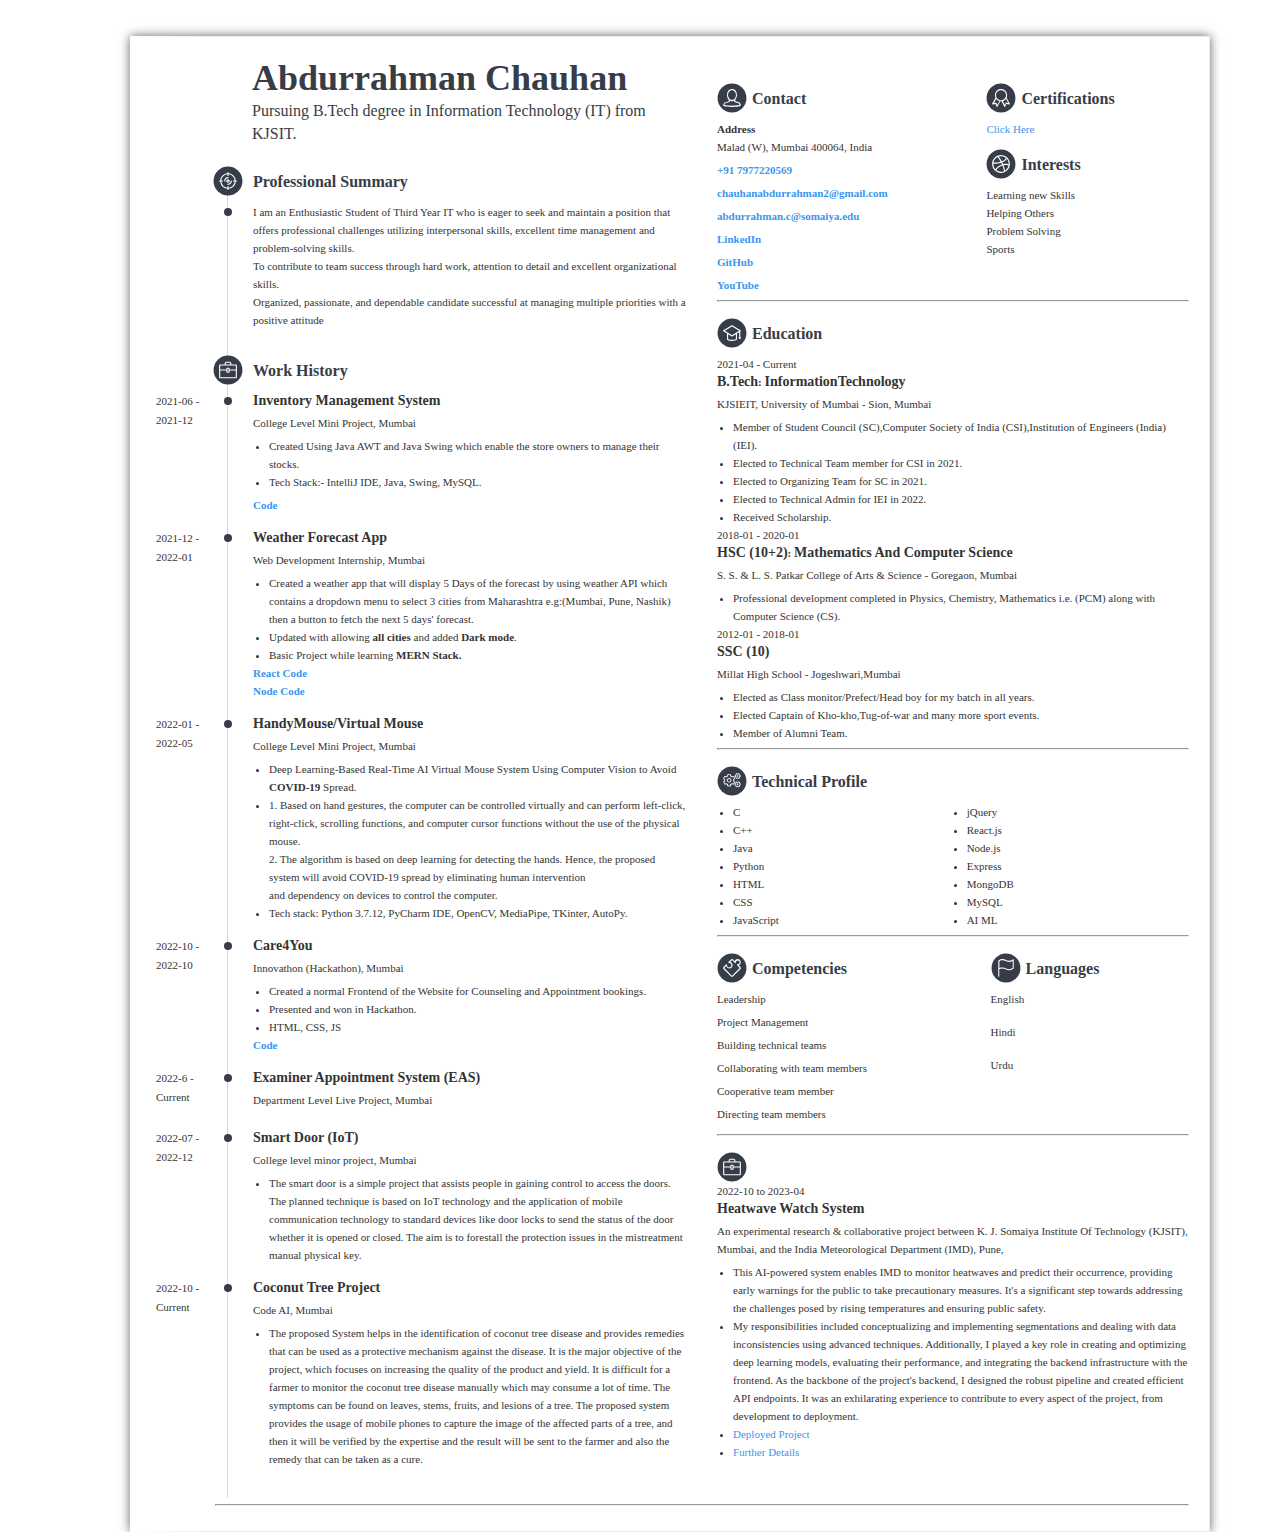
==== commit a6f12fe3: "Made responsive and added hr for sections" ====
--- a/index.html
+++ b/index.html
@@ -5,7 +5,7 @@
 
 <head>
     <meta charset="utf-8">
-    <meta name="viewport" content="width=device-width, initial-scale=1">
+    <meta name="viewport" content="width=1024", initial-scale=1">
     <link href="https://cdn.jsdelivr.net/npm/bootstrap@5.2.0/dist/css/bootstrap.min.css" rel="stylesheet"
         integrity="sha384-gH2yIJqKdNHPEq0n4Mqa/HGKIhSkIHeL5AyhkYV8i59U5AR6csBvApHHNl/vI1Bx" crossorigin="anonymous">
 </head>
@@ -800,6 +800,7 @@
                                         <span>&nbsp;</span></div>
                                 </div>
                             </div>
+                            <!-- <hr> -->
                             <div data-react-beautiful-dnd-draggable="1"
                                 class="sortable-item section-container SortableItem-sibling data-EXPR">
                                 <div class="document-tool sec-tool" id="editIcons" style="right: -22px;"><button
@@ -1423,10 +1424,7 @@
                                                                                                 </div>
                                                                                             </div> -->
                                                                             </td>
-                                                                            <td><div data-react-beautiful-dnd-draggable="3" <div
-                                                                                id="SECTION_LANGce03ca5a-5735-43df-ae43-f8facabda94c"
-                                                                                class="section rtngSec SECTION_LANG    has-title " data-section-cd="LANG">
-                                                                                
+                                                                            <td>
                                                                                                 <div id="SECTION_CERT8ba9cfc5-ab8e-43e9-ba6b-5390ca9d5e08"
                                                                                                     class="section SECTION_CERT    has-title " data-section-cd="CERT">
                                                                                                     <div class=" doc-item">
@@ -1593,7 +1591,7 @@
 
                                                                     </div>
                                                                 </table>
-
+<hr>
 
                                                                 <div id="SECTION_EDUCeb8f65bf-bd4b-4733-8b85-f39336c7f80c"
                                                                     class="section SECTION_EDUC   multi-para has-title "
@@ -1914,6 +1912,9 @@
                                             aria-roledescription="Draggable item. Press space bar to lift"
                                             draggable="false" title="Move"></i></button>
                                 </div>
+                                <div>
+                                    <hr>
+                                </div>
                                 <div id="SECTION_TPFLe28ab158-071f-47ca-81c7-88dc9a107d2d"
                                     class="section tpfl-sec SECTION_TPFL    has-title " data-section-cd="TPFL">
                                     <div class=" doc-item">
@@ -1994,6 +1995,9 @@
                                             aria-roledescription="Draggable item. Press space bar to lift"
                                             draggable="false" title="Move"></i></button>
                                 </div>
+                                <div>
+                                    <hr>
+                                </div>
                                 <table>
                                     <tr>
                                         <td>
@@ -2175,6 +2179,7 @@
                                 </table>
                                 
                             </div>
+                            <hr>
                             <div>
                                 <div id="SECTION_EXPRb7244910-e6fb-47c0-9e7c-86bc2bb826c1"
                                     class="section SECTION_EXPR   multi-para has-title " data-section-cd="EXPR">
@@ -2228,8 +2233,10 @@
                 </div>
             </div>
         </div>
+        <hr>
 </div>
 </div>
+
 </section>
 </section>
 </main>
--- a/Finalize Resume Files/main-1.0.0.508.css
+++ b/Finalize Resume Files/main-1.0.0.508.css
@@ -1,3 +1,8 @@
+*,
+*::before,
+*::after {
+    box-sizing: border-box
+}
 *,
 *::before,
 *::after {
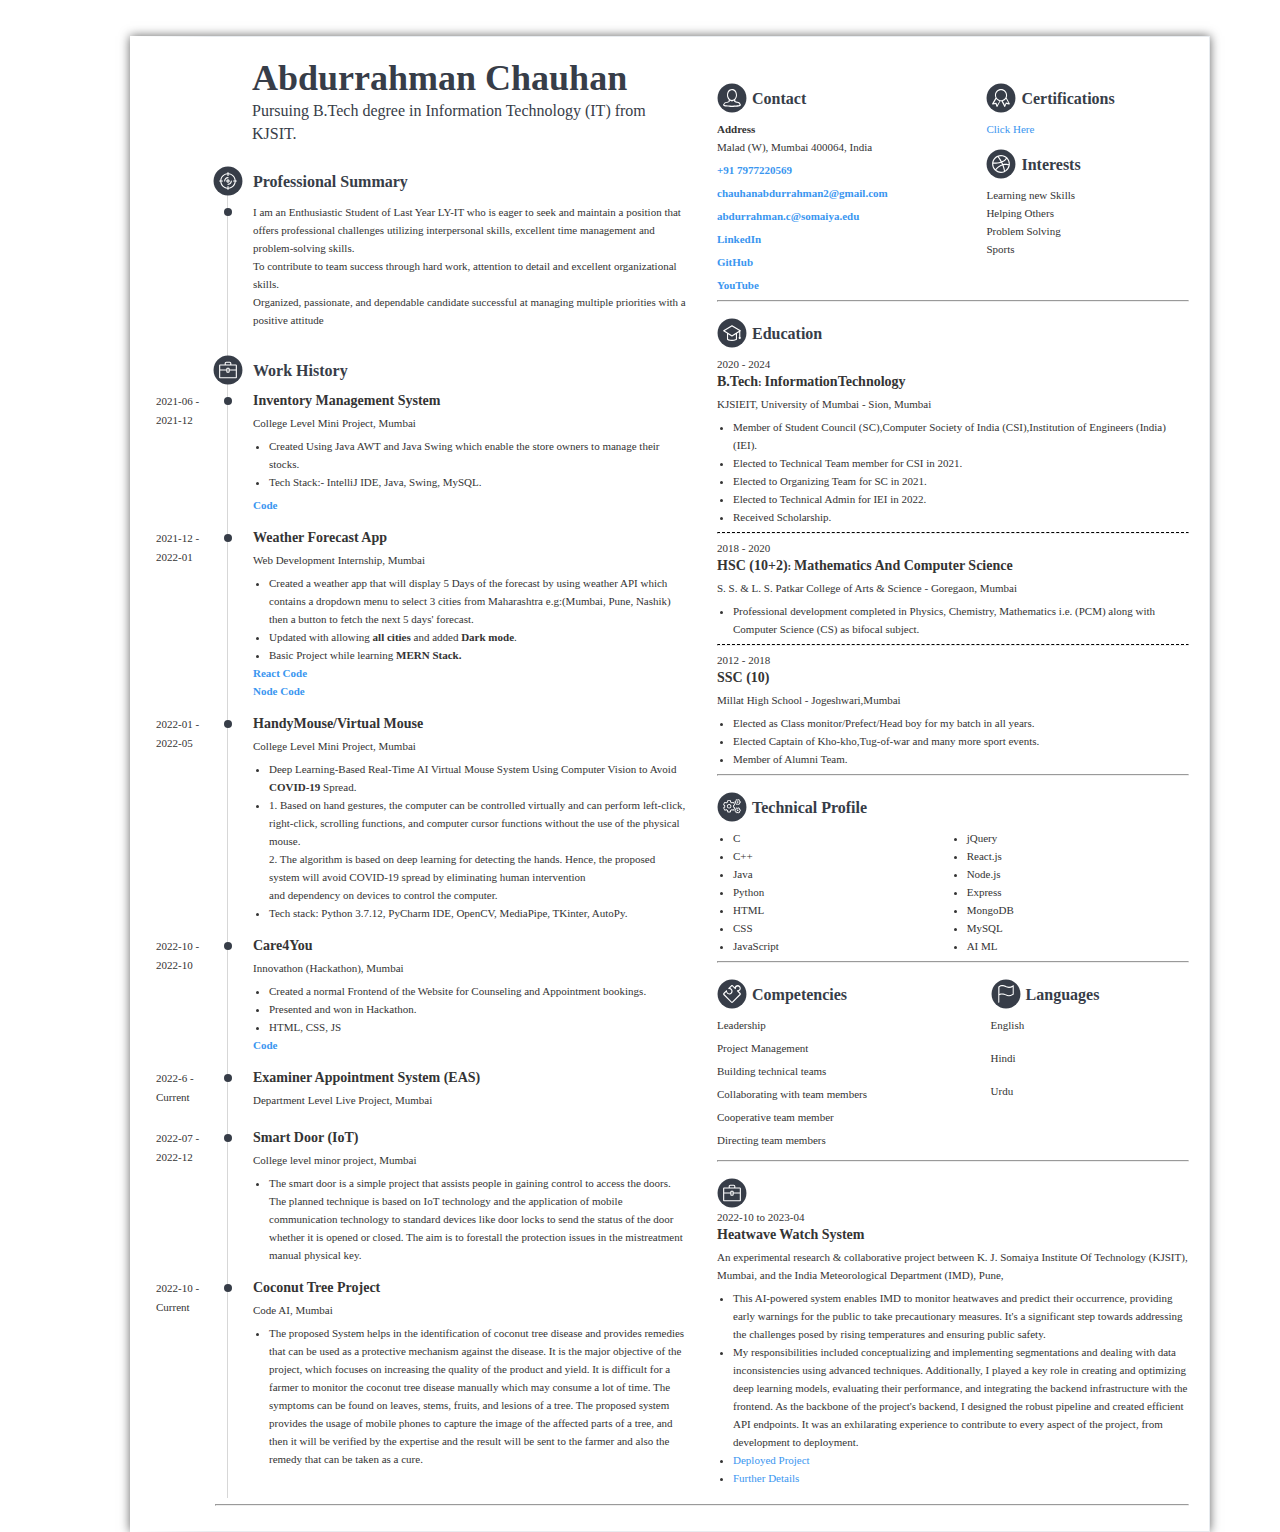
==== commit 9531eb77: "Added profile pic" ====
--- a/index.html
+++ b/index.html
@@ -5,7 +5,7 @@
 
 <head>
     <meta charset="utf-8">
-    <meta name="viewport" content="width=1024", initial-scale=1">
+    <meta name="viewport" content="width=1024" , initial-scale=1">
     <link href="https://cdn.jsdelivr.net/npm/bootstrap@5.2.0/dist/css/bootstrap.min.css" rel="stylesheet"
         integrity="sha384-gH2yIJqKdNHPEq0n4Mqa/HGKIhSkIHeL5AyhkYV8i59U5AR6csBvApHHNl/vI1Bx" crossorigin="anonymous">
 </head>
@@ -705,6 +705,10 @@
                                 <div id="SECTION_NAME2377dcc5-f40b-4519-9db0-07c3c0126067"
                                     class="section notdraggable SECTION_NAME    " data-section-cd="NAME">
                                     <div class=" doc-item">
+                                        <!-- <div class="monogram" dependency="FNAM|LNAM">
+                                            <img src="./profile.jpg" height="100px" width="100px"
+                                                style="border-radius: 50%;">
+                                        </div> -->
                                         <div class="">
                                             <div class="">
                                                 <div id="PARAGRAPH_NAME_fbcb1449-8892-45e8-b032-1860d3888307"
@@ -773,7 +777,7 @@
                                                     class="paragraph PARAGRAPH_SUMM firstparagraph  ">
                                                     <div class="clearfix doc-item">
                                                         <div class="singlecolumn noPind" id="FIELD_FRFM">
-                                                            <p>I am an Enthusiastic Student of Third Year IT who is
+                                                            <p>I am an Enthusiastic Student of Last Year LY-IT who is
                                                                 eager to seek and maintain a
                                                                 position that offers professional
                                                                 challenges utilizing interpersonal
@@ -797,7 +801,8 @@
                                         </div>
                                     </div>
                                     <div class="doc-overlay section-overlay" style="left:-22px; right: -22px;">
-                                        <span>&nbsp;</span></div>
+                                        <span>&nbsp;</span>
+                                    </div>
                                 </div>
                             </div>
                             <!-- <hr> -->
@@ -1307,7 +1312,7 @@
                                 <div id="SECTION_CNTCcd3487c4-0bbe-4838-b3e8-3cfa99545c3e"
                                     class="section SECTION_CNTC notdraggable    has-title " data-section-cd="CNTC">
                                     <div class=" doc-item">
-                                        
+
                                         <div class="">
                                             <div class="">
                                                 <div id="PARAGRAPH_CNTC_e5f767cc-057d-4c60-aa3c-51311d66a50d"
@@ -1322,18 +1327,22 @@
                                                                                 <div class="heading">
                                                                                     <div class="headingIcon">
                                                                                         <svg viewBox="0 0 54 54">
-                                                                                            <circle cx="27" cy="27" r="26"></circle>
-                                                                                            <path transform="translate(11,11)"
+                                                                                            <circle cx="27" cy="27"
+                                                                                                r="26"></circle>
+                                                                                            <path
+                                                                                                transform="translate(11,11)"
                                                                                                 d="M31.85 27.626c-1.38-3.684-3.906-4.604-5.973-4.835-1.608-.23-3.216-.92-3.905-1.38v-2.533c1.838-2.302 2.986-5.295 2.986-7.828C24.958 4.835 21.972 0 16 0c-5.972 0-8.958 5.065-8.958 11.05 0 2.763 1.148 5.756 2.986 7.828v2.762c-.69.46-2.297.921-3.905 1.382-2.067.23-4.364 1.15-5.972 4.834-.23.46-.23 1.151.23 1.612C1.759 31.54 9.798 32 16 32c6.432 0 14.241-.46 15.62-2.532.459-.46.459-1.151.23-1.842zM16 1.842c4.594 0 7.152 4.394 7.152 9.228-.28 4.546-2.666 8.112-7.232 8.456-4.449-.462-6.926-4.804-7.04-8.573 0-4.604 2.526-9.111 7.12-9.111zm0 28.086c-12.174 0-14.012-1.611-14.012-1.611 1.149-2.993 2.757-3.454 4.365-3.684 1.837-.23 3.675-.92 4.594-1.381l.918-.46v-2.073c1.149.921 2.527 1.382 4.135 1.382 1.378 0 2.756-.46 3.905-1.382v2.072l.919.46c.918.461 2.756 1.152 4.594 1.382 1.607.23 3.215.69 4.364 3.684.23 0-1.608 1.611-13.782 1.611z">
                                                                                             </path>
                                                                                         </svg>
                                                                                     </div>
-                                                                                    <div class="sectiontitle" id="SECTIONNAME_CNTC">
+                                                                                    <div class="sectiontitle"
+                                                                                        id="SECTIONNAME_CNTC">
                                                                                         Contact<span title=" Contact "
                                                                                             class="rename-section text-rename">Rename</span>
                                                                                     </div>
                                                                                 </div>
-                                                                                <div dependency="STRT|CITY|STAT|ZIPC|ADDR">
+                                                                                <div
+                                                                                    dependency="STRT|CITY|STAT|ZIPC|ADDR">
                                                                                     <div class="txtBold"><span
                                                                                             class="xslt_static_change">Address
                                                                                         </span></div>
@@ -1346,21 +1355,27 @@
                                                                                         Mumbai 400064,
                                                                                         India</span>
                                                                                 </div>
-                                                                                <div class="txtBold pt5" dependency="EMAI">
-                                                                                    <div dependency="EMAI" class="word-break">
+                                                                                <div class="txtBold pt5"
+                                                                                    dependency="EMAI">
+                                                                                    <div dependency="EMAI"
+                                                                                        class="word-break">
                                                                                         <a href="tel:+91 7977220569">+91
                                                                                             7977220569</a>
                                                                                     </div>
                                                                                 </div>
-                
-                                                                                <div class="txtBold pt5" dependency="EMAI">
-                                                                                    <div dependency="EMAI" class="word-break">
+
+                                                                                <div class="txtBold pt5"
+                                                                                    dependency="EMAI">
+                                                                                    <div dependency="EMAI"
+                                                                                        class="word-break">
                                                                                         <a href="mailto:chauhanabdurrahman2@gmail.com"
                                                                                             target="_blank">chauhanabdurrahman2@gmail.com</a>
                                                                                     </div>
                                                                                 </div>
-                                                                                <div class="txtBold pt5" dependency="EMAI">
-                                                                                    <div dependency="EMAI" class="word-break">
+                                                                                <div class="txtBold pt5"
+                                                                                    dependency="EMAI">
+                                                                                    <div dependency="EMAI"
+                                                                                        class="word-break">
                                                                                         <a href="mailto:abdurrahman.c@somaiya.edu"
                                                                                             target="_blank">abdurrahman.c@somaiya.edu</a>
                                                                                     </div>
@@ -1425,815 +1440,808 @@
                                                                                             </div> -->
                                                                             </td>
                                                                             <td>
-                                                                                                <div id="SECTION_CERT8ba9cfc5-ab8e-43e9-ba6b-5390ca9d5e08"
-                                                                                                    class="section SECTION_CERT    has-title " data-section-cd="CERT">
-                                                                                                    <div class=" doc-item">
-                                                                                                        <div class="heading">
-                                                                                                            <div class="headingIcon">
-                                                                                                                <svg viewBox="0 0 54 54">
-                                                                                                                    <circle cx="27" cy="27" r="26"></circle>
-                                                                                                                    <path transform="translate(11,11)"
-                                                                                                                        d="M31.872 26.24l-5.785-10.88c.643-1.28.857-2.773.857-4.48C26.944 4.907 22.016 0 16.016 0c-6 0-10.927 4.907-10.927 10.88 0 1.707.428 3.2 1.071 4.48l-6 10.667c-.214.426-.214.853 0 1.066.215.427.643.64 1.072.64l4.928-1.066 1.714 4.693c.214.213.429.64.857.64.429 0 .643-.213.857-.427l5.143-9.6h2.142l5.143 9.6c.214.427.428.427.857.427.428 0 .643-.213.857-.64l1.714-4.693 4.928 1.066c.429 0 .857 0 1.071-.426.643-.427.643-.854.429-1.067zM9.16 28.587l-1.286-3.414c-.214-.426-.643-.853-1.071-.64l-3.643.854 4.286-7.68c1.5 1.92 3.428 3.2 5.785 4.053L9.16 28.587zm6.856-8.747c-4.928 0-8.999-4.053-8.999-8.96 0-4.907 4.071-8.96 9-8.96 4.927 0 8.998 4.053 8.998 8.96 0 4.907-4.07 8.96-8.999 8.96zm9.428 4.48c-.429-.213-1.071.213-1.071.64l-1.286 3.627-3.857-7.04c2.357-.64 4.5-2.134 5.785-4.054l4.286 7.68-3.857-.853z">
-                                                                                                                    </path>
-                                                                                                                </svg>
-                                                                                                            </div>
-                                                                                                            <div class="sectiontitle" id="SECTIONNAME_CERT">
-                                                                                                                Certifications<span title=" Certifications "
-                                                                                                                    class="rename-section text-rename">Rename</span>
+                                                                                <div id="SECTION_CERT8ba9cfc5-ab8e-43e9-ba6b-5390ca9d5e08"
+                                                                                    class="section SECTION_CERT    has-title "
+                                                                                    data-section-cd="CERT">
+                                                                                    <div class=" doc-item">
+                                                                                        <div class="heading">
+                                                                                            <div class="headingIcon">
+                                                                                                <svg
+                                                                                                    viewBox="0 0 54 54">
+                                                                                                    <circle cx="27"
+                                                                                                        cy="27" r="26">
+                                                                                                    </circle>
+                                                                                                    <path
+                                                                                                        transform="translate(11,11)"
+                                                                                                        d="M31.872 26.24l-5.785-10.88c.643-1.28.857-2.773.857-4.48C26.944 4.907 22.016 0 16.016 0c-6 0-10.927 4.907-10.927 10.88 0 1.707.428 3.2 1.071 4.48l-6 10.667c-.214.426-.214.853 0 1.066.215.427.643.64 1.072.64l4.928-1.066 1.714 4.693c.214.213.429.64.857.64.429 0 .643-.213.857-.427l5.143-9.6h2.142l5.143 9.6c.214.427.428.427.857.427.428 0 .643-.213.857-.64l1.714-4.693 4.928 1.066c.429 0 .857 0 1.071-.426.643-.427.643-.854.429-1.067zM9.16 28.587l-1.286-3.414c-.214-.426-.643-.853-1.071-.64l-3.643.854 4.286-7.68c1.5 1.92 3.428 3.2 5.785 4.053L9.16 28.587zm6.856-8.747c-4.928 0-8.999-4.053-8.999-8.96 0-4.907 4.071-8.96 9-8.96 4.927 0 8.998 4.053 8.998 8.96 0 4.907-4.07 8.96-8.999 8.96zm9.428 4.48c-.429-.213-1.071.213-1.071.64l-1.286 3.627-3.857-7.04c2.357-.64 4.5-2.134 5.785-4.054l4.286 7.68-3.857-.853z">
+                                                                                                    </path>
+                                                                                                </svg>
+                                                                                            </div>
+                                                                                            <div class="sectiontitle"
+                                                                                                id="SECTIONNAME_CERT">
+                                                                                                Certifications<span
+                                                                                                    title=" Certifications "
+                                                                                                    class="rename-section text-rename">Rename</span>
+                                                                                            </div>
+                                                                                        </div>
+                                                                                        <div class="">
+                                                                                            <div class="">
+                                                                                                <div id="PARAGRAPH_CERT_953f47b5-c0a4-45be-b214-5d0a8d8f2eaf"
+                                                                                                    class="paragraph PARAGRAPH_CERT firstparagraph  ">
+                                                                                                    <div
+                                                                                                        class="clearfix doc-item">
+                                                                                                        <div
+                                                                                                            class="paddedline date-content">
+                                                                                                            <span
+                                                                                                                class="jobdates"
+                                                                                                                id="FIELD_DATE"
+                                                                                                                format="%Y-%m"></span>
+                                                                                                        </div>
+                                                                                                        <div
+                                                                                                            class="singlecolumn">
+                                                                                                            <div
+                                                                                                                id="FIELD_FRFM">
+                                                                                                                <a href="Https://drive.google.com/drive/folders/1onIVh57t2q-OvPPskwmbPzZNa7PYDFHQ?usp=sharing"
+                                                                                                                    target="_blank">Click
+                                                                                                                    Here</a>
                                                                                                             </div>
                                                                                                         </div>
-                                                                                                        <div class="">
-                                                                                                            <div class="">
-                                                                                                                <div id="PARAGRAPH_CERT_953f47b5-c0a4-45be-b214-5d0a8d8f2eaf"
-                                                                                                                    class="paragraph PARAGRAPH_CERT firstparagraph  ">
-                                                                                                                    <div class="clearfix doc-item">
-                                                                                                                        <div class="paddedline date-content">
-                                                                                                                            <span class="jobdates" id="FIELD_DATE"
-                                                                                                                                format="%Y-%m"></span>
-                                                                                                                        </div>
-                                                                                                                        <div class="singlecolumn">
-                                                                                                                            <div id="FIELD_FRFM">
-                                                                                                                                <a href="Https://drive.google.com/drive/folders/1onIVh57t2q-OvPPskwmbPzZNa7PYDFHQ?usp=sharing"
-                                                                                                                                    target="_blank">Click
-                                                                                                                                    Here</a>
+                                                                                                        <div id="SECTION_INTRd2b18ee8-e634-422e-94a3-4ed7815674a6"
+                                                                                                            class="section SECTION_INTR    has-title "
+                                                                                                            data-section-cd="INTR">
+                                                                                                            <div
+                                                                                                                class=" doc-item">
+                                                                                                                <div
+                                                                                                                    class="heading">
+                                                                                                                    <div
+                                                                                                                        class="headingIcon">
+                                                                                                                        <svg
+                                                                                                                            viewBox="0 0 54 54">
+                                                                                                                            <circle
+                                                                                                                                cx="27"
+                                                                                                                                cy="27"
+                                                                                                                                r="26">
+                                                                                                                            </circle>
+                                                                                                                            <path
+                                                                                                                                transform="translate(11,11)"
+                                                                                                                                d="M16 0c-2.185 0-4.267.441-6.165 1.237a1.01 1.01 0 0 0-.194.085C3.974 3.785 0 9.437 0 16c0 8.823 7.178 16 16 16 8.823 0 16-7.177 16-16 0-8.822-7.177-16-16-16zm13.999 16c0 .112-.006.223-.009.334-1.532-.406-5.42-1.17-10.217-.116a48.942 48.942 0 0 0-1.415-2.965l-.131-.248c5.131-1.981 7.313-4.649 8.215-6.315A13.944 13.944 0 0 1 30 16zM24.927 5.227c-.466 1.1-2.159 3.94-7.651 6-2.467-4.51-4.385-7.212-5.459-8.587A13.948 13.948 0 0 1 16 2c3.391 0 6.503 1.213 8.928 3.226zM9.874 3.416c.85 1.04 2.825 3.66 5.474 8.456-6.253 1.885-11.332 1.659-13.095 1.495.838-4.383 3.723-8.046 7.62-9.951zM2 16c0-.216.006-.43.016-.643.602.06 1.537.128 2.761.128 2.717 0 6.808-.337 11.538-1.819l.267.51c.452.868.86 1.725 1.232 2.565a23.32 23.32 0 0 0-2.623 1c-5.71 2.586-8.385 6.275-9.337 7.89A13.945 13.945 0 0 1 2 16zm5.373 11.013c.508-.962 2.833-4.818 8.643-7.449a20.841 20.841 0 0 1 2.576-.967c1.9 4.825 2.558 8.804 2.757 10.337A13.92 13.92 0 0 1 16 29.999a13.923 13.923 0 0 1-8.626-2.986zm15.867.963c-.288-1.925-1.005-5.545-2.688-9.869 4.642-.924 8.316-.018 9.243.253a14.031 14.031 0 0 1-6.554 9.617z">
+                                                                                                                            </path>
+                                                                                                                        </svg>
+                                                                                                                    </div>
+                                                                                                                    <div class="sectiontitle"
+                                                                                                                        id="SECTIONNAME_INTR">
+                                                                                                                        Interests<span
+                                                                                                                            title=" Interests "
+                                                                                                                            class="rename-section text-rename">Rename</span>
+                                                                                                                    </div>
+                                                                                                                </div>
+                                                                                                                <div
+                                                                                                                    class="">
+                                                                                                                    <div
+                                                                                                                        class="sortableInner">
+                                                                                                                        <div id="PARAGRAPH_INTR_f3067741-dc2a-4e90-8241-02a94aa37f81"
+                                                                                                                            class="paragraph PARAGRAPH_INTR firstparagraph  ">
+                                                                                                                            <div
+                                                                                                                                class="clearfix doc-item">
+                                                                                                                                <div class="singlecolumn"
+                                                                                                                                    id="FIELD_FRFM">
+                                                                                                                                    <p>Learning
+                                                                                                                                        new
+                                                                                                                                        Skills
+                                                                                                                                    </p>
+                                                                                                                                </div>
+                                                                                                                            </div>
+                                                                                                                            <div class="doc-overlay para-overlay"
+                                                                                                                                style="left:-22px; right: -22px;">
+                                                                                                                                <span
+                                                                                                                                    class="badge badge-primary badge-edit"></span><span>&nbsp;</span>
                                                                                                                             </div>
                                                                                                                         </div>
-                                                                                                                        <div id="SECTION_INTRd2b18ee8-e634-422e-94a3-4ed7815674a6"
-                                                                                                                            class="section SECTION_INTR    has-title "
-                                                                                                                            data-section-cd="INTR">
-                                                                                                                            <div class=" doc-item">
-                                                                                                                                <div class="heading">
-                                                                                                                                    <div class="headingIcon">
-                                                                                                                                        <svg viewBox="0 0 54 54">
-                                                                                                                                            <circle cx="27" cy="27"
-                                                                                                                                                r="26">
-                                                                                                                                            </circle>
-                                                                                                                                            <path
-                                                                                                                                                transform="translate(11,11)"
-                                                                                                                                                d="M16 0c-2.185 0-4.267.441-6.165 1.237a1.01 1.01 0 0 0-.194.085C3.974 3.785 0 9.437 0 16c0 8.823 7.178 16 16 16 8.823 0 16-7.177 16-16 0-8.822-7.177-16-16-16zm13.999 16c0 .112-.006.223-.009.334-1.532-.406-5.42-1.17-10.217-.116a48.942 48.942 0 0 0-1.415-2.965l-.131-.248c5.131-1.981 7.313-4.649 8.215-6.315A13.944 13.944 0 0 1 30 16zM24.927 5.227c-.466 1.1-2.159 3.94-7.651 6-2.467-4.51-4.385-7.212-5.459-8.587A13.948 13.948 0 0 1 16 2c3.391 0 6.503 1.213 8.928 3.226zM9.874 3.416c.85 1.04 2.825 3.66 5.474 8.456-6.253 1.885-11.332 1.659-13.095 1.495.838-4.383 3.723-8.046 7.62-9.951zM2 16c0-.216.006-.43.016-.643.602.06 1.537.128 2.761.128 2.717 0 6.808-.337 11.538-1.819l.267.51c.452.868.86 1.725 1.232 2.565a23.32 23.32 0 0 0-2.623 1c-5.71 2.586-8.385 6.275-9.337 7.89A13.945 13.945 0 0 1 2 16zm5.373 11.013c.508-.962 2.833-4.818 8.643-7.449a20.841 20.841 0 0 1 2.576-.967c1.9 4.825 2.558 8.804 2.757 10.337A13.92 13.92 0 0 1 16 29.999a13.923 13.923 0 0 1-8.626-2.986zm15.867.963c-.288-1.925-1.005-5.545-2.688-9.869 4.642-.924 8.316-.018 9.243.253a14.031 14.031 0 0 1-6.554 9.617z">
-                                                                                                                                            </path>
-                                                                                                                                        </svg>
-                                                                                                                                    </div>
-                                                                                                                                    <div class="sectiontitle"
-                                                                                                                                        id="SECTIONNAME_INTR">
-                                                                                                                                        Interests<span
-                                                                                                                                            title=" Interests "
-                                                                                                                                            class="rename-section text-rename">Rename</span>
-                                                                                                                                    </div>
-                                                                                                                                </div>
-                                                                                                                                <div class="">
-                                                                                                                                    <div class="sortableInner">
-                                                                                                                                        <div id="PARAGRAPH_INTR_f3067741-dc2a-4e90-8241-02a94aa37f81"
-                                                                                                                                            class="paragraph PARAGRAPH_INTR firstparagraph  ">
-                                                                                                                                            <div
-                                                                                                                                                class="clearfix doc-item">
-                                                                                                                                                <div class="singlecolumn"
-                                                                                                                                                    id="FIELD_FRFM">
-                                                                                                                                                    <p>Learning
-                                                                                                                                                        new
-                                                                                                                                                        Skills
-                                                                                                                                                    </p>
-                                                                                                                                                </div>
-                                                                                                                                            </div>
-                                                                                                                                            <div class="doc-overlay para-overlay"
-                                                                                                                                                style="left:-22px; right: -22px;">
-                                                                                                                                                <span
-                                                                                                                                                    class="badge badge-primary badge-edit"></span><span>&nbsp;</span>
-                                                                                                                                            </div>
-                                                                                                                                        </div>
-                                                                                                                                        <div id="PARAGRAPH_INTR_d444b904-c7fa-4b7c-91b8-a4451f43f871"
-                                                                                                                                            class="paragraph PARAGRAPH_INTR  ">
-                                                                                                                                            <div
-                                                                                                                                                class="clearfix doc-item">
-                                                                                                                                                <div class="singlecolumn"
-                                                                                                                                                    id="FIELD_FRFM">
-                                                                                                                                                    <p>Helping
-                                                                                                                                                        Others
-                                                                                                                                                    </p>
-                                                                                                                                                </div>
-                                                                                                                                            </div>
-                                                                                                                                            <div class="doc-overlay para-overlay"
-                                                                                                                                                style="left:-22px; right: -22px;">
-                                                                                                                                                <span
-                                                                                                                                                    class="badge badge-primary badge-edit"></span><span>&nbsp;</span>
-                                                                                                                                            </div>
-                                                                                                                                        </div>
-                                                                                                                                        <div id="PARAGRAPH_INTR_c63d0258-7bec-42d2-8655-78fc384b015c"
-                                                                                                                                            class="paragraph PARAGRAPH_INTR  ">
-                                                                                                                                            <div
-                                                                                                                                                class="clearfix doc-item">
-                                                                                                                                                <div class="singlecolumn"
-                                                                                                                                                    id="FIELD_FRFM">
-                                                                                                                                                    <p>Problem
-                                                                                                                                                        Solving
-                                                                                                                                                    </p>
-                                                                                                                                                </div>
-                                                                                                                                            </div>
-                                                                                                                                            <div class="doc-overlay para-overlay"
-                                                                                                                                                style="left:-22px; right: -22px;">
-                                                                                                                                                <span
-                                                                                                                                                    class="badge badge-primary badge-edit"></span><span>&nbsp;</span>
-                                                                                                                                            </div>
-                                                                                                                                        </div>
-                                                                                                                                        <div id="PARAGRAPH_INTR_fa11d156-1825-4196-8a66-fda158401a42"
-                                                                                                                                            class="paragraph PARAGRAPH_INTR  ">
-                                                                                                                                            <div
-                                                                                                                                                class="clearfix doc-item">
-                                                                                                                                                <div class="singlecolumn"
-                                                                                                                                                    id="FIELD_FRFM">
-                                                                                                                                                    <p>Sports
-                                                                                                                                                    </p>
-                                                                                                                                                </div>
-                                                                                                                                            </div>
-                                                
-                                                                                                                                            <div class="doc-overlay para-overlay"
-                                                                                                                                                style="left:-22px; right: -22px;">
-                                                                                                                                                <span
-                                                                                                                                                    class="badge badge-primary badge-edit"></span><span>&nbsp;</span>
-                                                                                                                                            </div>
-                                                                                                                                        </div>
-                                                                                                                                    </div>
+                                                                                                                        <div id="PARAGRAPH_INTR_d444b904-c7fa-4b7c-91b8-a4451f43f871"
+                                                                                                                            class="paragraph PARAGRAPH_INTR  ">
+                                                                                                                            <div
+                                                                                                                                class="clearfix doc-item">
+                                                                                                                                <div class="singlecolumn"
+                                                                                                                                    id="FIELD_FRFM">
+                                                                                                                                    <p>Helping
+                                                                                                                                        Others
+                                                                                                                                    </p>
                                                                                                                                 </div>
                                                                                                                             </div>
-                                                                                                                            <div class="doc-overlay section-overlay"
+                                                                                                                            <div class="doc-overlay para-overlay"
                                                                                                                                 style="left:-22px; right: -22px;">
-                                                                                                                                <span>&nbsp;</span>
+                                                                                                                                <span
+                                                                                                                                    class="badge badge-primary badge-edit"></span><span>&nbsp;</span>
+                                                                                                                            </div>
+                                                                                                                        </div>
+                                                                                                                        <div id="PARAGRAPH_INTR_c63d0258-7bec-42d2-8655-78fc384b015c"
+                                                                                                                            class="paragraph PARAGRAPH_INTR  ">
+                                                                                                                            <div
+                                                                                                                                class="clearfix doc-item">
+                                                                                                                                <div class="singlecolumn"
+                                                                                                                                    id="FIELD_FRFM">
+                                                                                                                                    <p>Problem
+                                                                                                                                        Solving
+                                                                                                                                    </p>
+                                                                                                                                </div>
+                                                                                                                            </div>
+                                                                                                                            <div class="doc-overlay para-overlay"
+                                                                                                                                style="left:-22px; right: -22px;">
+                                                                                                                                <span
+                                                                                                                                    class="badge badge-primary badge-edit"></span><span>&nbsp;</span>
+                                                                                                                            </div>
+                                                                                                                        </div>
+                                                                                                                        <div id="PARAGRAPH_INTR_fa11d156-1825-4196-8a66-fda158401a42"
+                                                                                                                            class="paragraph PARAGRAPH_INTR  ">
+                                                                                                                            <div
+                                                                                                                                class="clearfix doc-item">
+                                                                                                                                <div class="singlecolumn"
+                                                                                                                                    id="FIELD_FRFM">
+                                                                                                                                    <p>Sports
+                                                                                                                                    </p>
+                                                                                                                                </div>
+                                                                                                                            </div>
+
+                                                                                                                            <div class="doc-overlay para-overlay"
+                                                                                                                                style="left:-22px; right: -22px;">
+                                                                                                                                <span
+                                                                                                                                    class="badge badge-primary badge-edit"></span><span>&nbsp;</span>
                                                                                                                             </div>
                                                                                                                         </div>
                                                                                                                     </div>
-                                                                                                                    <div class="doc-overlay para-overlay"
-                                                                                                                        style="left:-22px; right: -22px;">
-                                                                                                                        <span
-                                                                                                                            class="badge badge-primary badge-edit"></span><span>&nbsp;</span>
-                                                                                                                    </div>
                                                                                                                 </div>
+                                                                                                            </div>
+                                                                                                            <div class="doc-overlay section-overlay"
+                                                                                                                style="left:-22px; right: -22px;">
+                                                                                                                <span>&nbsp;</span>
                                                                                                             </div>
                                                                                                         </div>
                                                                                                     </div>
-                                                                                                    <div class="doc-overlay section-overlay"
+                                                                                                    <div class="doc-overlay para-overlay"
                                                                                                         style="left:-22px; right: -22px;">
-                                                                                                        <span>&nbsp;</span>
+                                                                                                        <span
+                                                                                                            class="badge badge-primary badge-edit"></span><span>&nbsp;</span>
                                                                                                     </div>
-                                                                                                </div>
-                                                                                                <div class="doc-overlay para-overlay" style="left:-22px; right: -22px;">
-                                                                                                    <span
-                                                                                                        class="badge badge-primary badge-edit"></span><span>&nbsp;</span>
                                                                                                 </div>
                                                                                             </div>
                                                                                         </div>
                                                                                     </div>
-                                                                                </div>
-                                                                                <div class="doc-overlay section-overlay" style="left:-22px; right: -22px;">
-                                                                                    <span>&nbsp;</span>
-                                                                                </div>
-                                                                            </div></td>
-                                                                        </tr>
-
-                                                                    </div>
-                                                                </table>
-<hr>
-
-                                                                <div id="SECTION_EDUCeb8f65bf-bd4b-4733-8b85-f39336c7f80c"
-                                                                    class="section SECTION_EDUC   multi-para has-title "
-                                                                    data-section-cd="EDUC">
-                                                                    <div class=" doc-item">
-                                                                        <div class="heading">
-                                                                            <div class="headingIcon">
-                                                                                <svg viewBox="0 0 54 54">
-                                                                                    <circle cx="27" cy="27" r="26">
-                                                                                    </circle>
-                                                                                    <path transform="translate(11,11)"
-                                                                                        d="M30.96 22.58v-9.217l.503-.303c.327-.194.533-.58.537-1 .004-.421-.196-.81-.518-1.014L16.44 1.848a.893.893 0 0 0-.967.004l-14.96 9.21c-.318.202-.515.587-.513 1.005.002.417.203.8.525.998l6.573 3.999a1.256 1.256 0 0 0-.133.56v9.669c0 .325.122.637.335.853.217.22 2.294 2.146 8.646 2.146 6.33 0 8.463-1.82 8.686-2.028a1.21 1.21 0 0 0 .367-.884v-9.917c0-.16-.03-.313-.082-.452l4.044-2.441v8.016c-.593.396-.995 1.124-.995 1.965 0 1.262.895 2.285 2 2.285 1.104 0 1.999-1.023 1.999-2.285 0-.845-.407-1.576-1.005-1.97zM23 26.725c-.787.432-2.866 1.282-7.054 1.282-4.214 0-6.246-.905-6.982-1.34v-8.468l6.493 3.95a.892.892 0 0 0 .937.006L23 18.17v8.556zm-7.06-6.876L3.08 12.045l12.881-7.89 12.922 7.868L15.94 19.85z">
-                                                                                    </path>
-                                                                                </svg>
-                                                                            </div>
-                                                                            <div class="sectiontitle"
-                                                                                id="SECTIONNAME_EDUC">
-                                                                                Education<span title=" Education "
-                                                                                    class="rename-section text-rename">Rename</span>
-                                                                            </div>
-                                                                        </div>
-                                                                        <div class="">
-                                                                            <div class="sortableInner">
-                                                                                <div id="PARAGRAPH_EDUC_ae9b9ca3-79bd-41d9-bcde-e14e40b241f8"
-                                                                                    class="paragraph PARAGRAPH_EDUC firstparagraph  ">
-                                                                                    <div class="clearfix doc-item">
-                                                                                        <div
-                                                                                            class="paddedline date-content">
-                                                                                            <span class="jobdates"
-                                                                                                id="FIELD_GRST"
-                                                                                                format="%Y-%m">2021-04</span><span
-                                                                                                dependency="GRST+GRED">
-                                                                                                -
-                                                                                            </span>
-                                                                                            <span class="jobdates"
-                                                                                                id="FIELD_GRED"
-                                                                                                format="%Y-%m">Current</span>
-                                                                                        </div>
-                                                                                        <div class="singlecolumn">
-                                                                                            <span
-                                                                                                class="paddedline degreeGap txtBold"
-                                                                                                dependency="DGRE|STUY">
-                                                                                                <span class="degree"
-                                                                                                    id="FIELD_DGRE">B.Tech</span><span
-                                                                                                    dependency="DGRE+STUY">:
-                                                                                                </span><span
-                                                                                                    class="programline"
-                                                                                                    id="FIELD_STUY">InformationTechnology</span>
-                                                                                            </span>
-                                                                                            <div class="paddedline pb5"
-                                                                                                dependency="SCIT|SSTA|SCHO">
-                                                                                                <span
-                                                                                                    class="companyname"
-                                                                                                    id="FIELD_SCHO">KJSIEIT,
-                                                                                                    University
-                                                                                                    of
-                                                                                                    Mumbai</span><span
-                                                                                                    dependency="SCHO+SSTA|SCIT">
-                                                                                                    -
-                                                                                                </span><span
-                                                                                                    class="joblocation jobcity"
-                                                                                                    id="FIELD_SCIT">Sion,
-                                                                                                    Mumbai</span><span
-                                                                                                    class="joblocation jobstate"
-                                                                                                    id="FIELD_SSTA"></span>
-                                                                                            </div>
-                                                                                            <span id="FIELD_FRFM">
-                                                                                                <ul>
-                                                                                                    <li> Member
-                                                                                                        of
-                                                                                                        Student
-                                                                                                        Council
-                                                                                                        (SC),Computer
-                                                                                                        Society
-                                                                                                        of
-                                                                                                        India
-                                                                                                        (CSI),Institution
-                                                                                                        of
-                                                                                                        Engineers
-                                                                                                        (India)
-                                                                                                        (IEI).
-                                                                                                    </li>
-                                                                                                    <li> Elected
-                                                                                                        to
-                                                                                                        Technical
-                                                                                                        Team
-                                                                                                        member
-                                                                                                        for
-                                                                                                        CSI
-                                                                                                        in
-                                                                                                        2021.
-                                                                                                    </li>
-                                                                                                    <li> Elected
-                                                                                                        to
-                                                                                                        Organizing
-                                                                                                        Team
-                                                                                                        for
-                                                                                                        SC
-                                                                                                        in
-                                                                                                        2021.
-                                                                                                    </li>
-                                                                                                    <li> Elected
-                                                                                                        to
-                                                                                                        Technical
-                                                                                                        Admin
-                                                                                                        for
-                                                                                                        IEI
-                                                                                                        in
-                                                                                                        2022.
-                                                                                                    </li>
-                                                                                                    <li> Received
-                                                                                                        Scholarship.
-                                                                                                    </li>
-                                                                                                </ul>
-                                                                                            </span>
-                                                                                        </div>
-                                                                                    </div>
-                                                                                    <div class="doc-overlay para-overlay"
+                                                                                    <div class="doc-overlay section-overlay"
                                                                                         style="left:-22px; right: -22px;">
-                                                                                        <span
-                                                                                            class="badge badge-primary badge-edit"></span><span>&nbsp;</span>
+                                                                                        <span>&nbsp;</span>
                                                                                     </div>
                                                                                 </div>
-                                                                                <div id="PARAGRAPH_EDUC_dd53da99-205b-4eab-8278-f828143f11bd"
-                                                                                    class="paragraph PARAGRAPH_EDUC  ">
-                                                                                    <div class="clearfix doc-item">
-                                                                                        <div
-                                                                                            class="paddedline date-content">
-                                                                                            <span class="jobdates"
-                                                                                                id="FIELD_GRST"
-                                                                                                format="%Y-%m">2018-01</span><span
-                                                                                                dependency="GRST+GRED">
-                                                                                                -
-                                                                                            </span>
-                                                                                            <span class="jobdates"
-                                                                                                id="FIELD_GRED"
-                                                                                                format="%Y-%m">2020-01</span>
-                                                                                        </div>
-                                                                                        <div class="singlecolumn">
-                                                                                            <span
-                                                                                                class="paddedline degreeGap txtBold"
-                                                                                                dependency="DGRE|STUY">
-                                                                                                <span class="degree"
-                                                                                                    id="FIELD_DGRE">HSC
-                                                                                                    (10+2)</span><span
-                                                                                                    dependency="DGRE+STUY">:
-                                                                                                </span><span
-                                                                                                    class="programline"
-                                                                                                    id="FIELD_STUY">Mathematics
-                                                                                                    And
-                                                                                                    Computer
-                                                                                                    Science</span>
-                                                                                            </span>
-                                                                                            <div class="paddedline pb5"
-                                                                                                dependency="SCIT|SSTA|SCHO">
-                                                                                                <span
-                                                                                                    class="companyname"
-                                                                                                    id="FIELD_SCHO">S.
-                                                                                                    S.
-                                                                                                    &amp;
-                                                                                                    L.
-                                                                                                    S.
-                                                                                                    Patkar
-                                                                                                    College
-                                                                                                    of
-                                                                                                    Arts
-                                                                                                    &amp;
-                                                                                                    Science</span><span
-                                                                                                    dependency="SCHO+SSTA|SCIT">
-                                                                                                    -
-                                                                                                </span><span
-                                                                                                    class="joblocation jobcity"
-                                                                                                    id="FIELD_SCIT">Goregaon,
-                                                                                                    Mumbai</span><span
-                                                                                                    class="joblocation jobstate"
-                                                                                                    id="FIELD_SSTA"></span>
-                                                                                            </div>
-                                                                                            <span id="FIELD_FRFM">
-                                                                                                <ul>
-                                                                                                    <li> Professional
-                                                                                                        development
-                                                                                                        completed
-                                                                                                        in
-                                                                                                        Physics,
-                                                                                                        Chemistry,
-                                                                                                        Mathematics
-                                                                                                        i.e.
-                                                                                                        (PCM)
-                                                                                                        along
-                                                                                                        with
-                                                                                                        Computer
-                                                                                                        Science
-                                                                                                        (CS).
-                                                                                                    </li>
-                                                                                                </ul>
-                                                                                            </span>
-                                                                                        </div>
-                                                                                    </div>
-                                                                                    <div class="doc-overlay para-overlay"
-                                                                                        style="left:-22px; right: -22px;">
-                                                                                        <span
-                                                                                            class="badge badge-primary badge-edit"></span><span>&nbsp;</span>
-                                                                                    </div>
+                                                                                <div class="doc-overlay para-overlay"
+                                                                                    style="left:-22px; right: -22px;">
+                                                                                    <span
+                                                                                        class="badge badge-primary badge-edit"></span><span>&nbsp;</span>
                                                                                 </div>
-                                                                                <div id="PARAGRAPH_EDUC_67dfcd8b-9528-48e3-b5aa-6eddbd705d6b"
-                                                                                    class="paragraph PARAGRAPH_EDUC  ">
-                                                                                    <div class="clearfix doc-item">
-                                                                                        <div
-                                                                                            class="paddedline date-content">
-                                                                                            <span class="jobdates"
-                                                                                                id="FIELD_GRST"
-                                                                                                format="%Y-%m">2012-01</span><span
-                                                                                                dependency="GRST+GRED">
-                                                                                                -
-                                                                                            </span>
-                                                                                            <span class="jobdates"
-                                                                                                id="FIELD_GRED"
-                                                                                                format="%Y-%m">2018-01</span>
-                                                                                        </div>
-                                                                                        <div class="singlecolumn">
-                                                                                            <span
-                                                                                                class="paddedline degreeGap txtBold"
-                                                                                                dependency="DGRE|STUY">
-                                                                                                <span class="degree"
-                                                                                                    id="FIELD_DGRE">SSC
-                                                                                                    (10)</span><span
-                                                                                                    class="programline"
-                                                                                                    id="FIELD_STUY"></span>
-                                                                                            </span>
-                                                                                            <div class="paddedline pb5"
-                                                                                                dependency="SCIT|SSTA|SCHO">
-                                                                                                <span
-                                                                                                    class="companyname"
-                                                                                                    id="FIELD_SCHO">Millat
-                                                                                                    High
-                                                                                                    School</span><span
-                                                                                                    dependency="SCHO+SSTA|SCIT">
-                                                                                                    -
-                                                                                                </span><span
-                                                                                                    class="joblocation jobcity"
-                                                                                                    id="FIELD_SCIT">Jogeshwari,Mumbai</span><span
-                                                                                                    class="joblocation jobstate"
-                                                                                                    id="FIELD_SSTA"></span>
-                                                                                            </div>
-                                                                                            <span id="FIELD_FRFM">
-                                                                                                <ul>
-                                                                                                    <li> Elected
-                                                                                                        as
-                                                                                                        Class
-                                                                                                        monitor/Prefect/Head
-                                                                                                        boy
-                                                                                                        for
-                                                                                                        my
-                                                                                                        batch
-                                                                                                        in
-                                                                                                        all
-                                                                                                        years.
-                                                                                                    </li>
-                                                                                                    <li> Elected
-                                                                                                        Captain
-                                                                                                        of
-                                                                                                        Kho-kho,Tug-of-war
-                                                                                                        and
-                                                                                                        many
-                                                                                                        more
-                                                                                                        sport
-                                                                                                        events.
-                                                                                                    </li>
-                                                                                                    <li> Member
-                                                                                                        of
-                                                                                                        Alumni
-                                                                                                        Team.
-                                                                                                    </li>
-                                                                                                </ul>
-                                                                                            </span>
-                                                                                        </div>
-                                                                                    </div>
-                                                                                    <div class="doc-overlay para-overlay"
-                                                                                        style="left:-22px; right: -22px;">
-                                                                                        <span
-                                                                                            class="badge badge-primary badge-edit"></span><span>&nbsp;</span>
-                                                                                    </div>
-                                                                                </div>
-                                                                            </div>
+                                                                    </div>
+                                                            </div>
+                                                        </div>
+                                                    </div>
+                                                    <div class="doc-overlay section-overlay"
+                                                        style="left:-22px; right: -22px;">
+                                                        <span>&nbsp;</span>
+                                                    </div>
+                                                </div>
+                                                </td>
+                                                </tr>
+
+                                            </div>
+                                            </table>
+                                            <hr>
+
+                                            <div id="SECTION_EDUCeb8f65bf-bd4b-4733-8b85-f39336c7f80c"
+                                                class="section SECTION_EDUC   multi-para has-title "
+                                                data-section-cd="EDUC">
+                                                <div class=" doc-item">
+                                                    <div class="heading">
+                                                        <div class="headingIcon">
+                                                            <svg viewBox="0 0 54 54">
+                                                                <circle cx="27" cy="27" r="26">
+                                                                </circle>
+                                                                <path transform="translate(11,11)"
+                                                                    d="M30.96 22.58v-9.217l.503-.303c.327-.194.533-.58.537-1 .004-.421-.196-.81-.518-1.014L16.44 1.848a.893.893 0 0 0-.967.004l-14.96 9.21c-.318.202-.515.587-.513 1.005.002.417.203.8.525.998l6.573 3.999a1.256 1.256 0 0 0-.133.56v9.669c0 .325.122.637.335.853.217.22 2.294 2.146 8.646 2.146 6.33 0 8.463-1.82 8.686-2.028a1.21 1.21 0 0 0 .367-.884v-9.917c0-.16-.03-.313-.082-.452l4.044-2.441v8.016c-.593.396-.995 1.124-.995 1.965 0 1.262.895 2.285 2 2.285 1.104 0 1.999-1.023 1.999-2.285 0-.845-.407-1.576-1.005-1.97zM23 26.725c-.787.432-2.866 1.282-7.054 1.282-4.214 0-6.246-.905-6.982-1.34v-8.468l6.493 3.95a.892.892 0 0 0 .937.006L23 18.17v8.556zm-7.06-6.876L3.08 12.045l12.881-7.89 12.922 7.868L15.94 19.85z">
+                                                                </path>
+                                                            </svg>
+                                                        </div>
+                                                        <div class="sectiontitle" id="SECTIONNAME_EDUC">
+                                                            Education<span title=" Education "
+                                                                class="rename-section text-rename">Rename</span>
+                                                        </div>
+                                                    </div>
+                                                    <div class="">
+                                                        <div class="sortableInner">
+                                                            <div id="PARAGRAPH_EDUC_ae9b9ca3-79bd-41d9-bcde-e14e40b241f8"
+                                                                class="paragraph PARAGRAPH_EDUC firstparagraph  ">
+                                                                <div class="clearfix doc-item">
+                                                                    <div class="paddedline date-content">
+                                                                        <span class="jobdates" id="FIELD_GRST"
+                                                                            format="%Y-%m">2020</span><span
+                                                                            dependency="GRST+GRED">
+                                                                            -
+                                                                        </span>
+                                                                        <span class="jobdates" id="FIELD_GRED"
+                                                                            format="%Y-%m">2024</span>
+                                                                    </div>
+                                                                    <div class="singlecolumn">
+                                                                        <span class="paddedline degreeGap txtBold"
+                                                                            dependency="DGRE|STUY">
+                                                                            <span class="degree"
+                                                                                id="FIELD_DGRE">B.Tech</span><span
+                                                                                dependency="DGRE+STUY">:
+                                                                            </span><span class="programline"
+                                                                                id="FIELD_STUY">InformationTechnology</span>
+                                                                        </span>
+                                                                        <div class="paddedline pb5"
+                                                                            dependency="SCIT|SSTA|SCHO">
+                                                                            <span class="companyname"
+                                                                                id="FIELD_SCHO">KJSIEIT,
+                                                                                University
+                                                                                of
+                                                                                Mumbai</span><span
+                                                                                dependency="SCHO+SSTA|SCIT">
+                                                                                -
+                                                                            </span><span class="joblocation jobcity"
+                                                                                id="FIELD_SCIT">Sion,
+                                                                                Mumbai</span><span
+                                                                                class="joblocation jobstate"
+                                                                                id="FIELD_SSTA"></span>
                                                                         </div>
+                                                                        <span id="FIELD_FRFM">
+                                                                            <ul>
+                                                                                <li> Member
+                                                                                    of
+                                                                                    Student
+                                                                                    Council
+                                                                                    (SC),Computer
+                                                                                    Society
+                                                                                    of
+                                                                                    India
+                                                                                    (CSI),Institution
+                                                                                    of
+                                                                                    Engineers
+                                                                                    (India)
+                                                                                    (IEI).
+                                                                                </li>
+                                                                                <li> Elected
+                                                                                    to
+                                                                                    Technical
+                                                                                    Team
+                                                                                    member
+                                                                                    for
+                                                                                    CSI
+                                                                                    in
+                                                                                    2021.
+                                                                                </li>
+                                                                                <li> Elected
+                                                                                    to
+                                                                                    Organizing
+                                                                                    Team
+                                                                                    for
+                                                                                    SC
+                                                                                    in
+                                                                                    2021.
+                                                                                </li>
+                                                                                <li> Elected
+                                                                                    to
+                                                                                    Technical
+                                                                                    Admin
+                                                                                    for
+                                                                                    IEI
+                                                                                    in
+                                                                                    2022.
+                                                                                </li>
+                                                                                <li> Received
+                                                                                    Scholarship.
+                                                                                </li>
+                                                                            </ul>
+                                                                        </span>
                                                                     </div>
-                                                                    <div class="doc-overlay section-overlay"
-                                                                        style="left:-22px; right: -22px;">
-                                                                        <span>&nbsp;</span>
+                                                                </div>
+                                                                <div class="doc-overlay para-overlay"
+                                                                    style="left:-22px; right: -22px;">
+                                                                    <span
+                                                                        class="badge badge-primary badge-edit"></span><span>&nbsp;</span>
+                                                                </div>
+                                                            </div>
+                                                            <hr style="border-top: 1px dashed #000000;">
+                                                            <div id="PARAGRAPH_EDUC_dd53da99-205b-4eab-8278-f828143f11bd"
+                                                                class="paragraph PARAGRAPH_EDUC  ">
+                                                                <div class="clearfix doc-item">
+                                                                    <div class="paddedline date-content">
+                                                                        <span class="jobdates" id="FIELD_GRST"
+                                                                            format="%Y-%m">2018</span><span
+                                                                            dependency="GRST+GRED">
+                                                                            -
+                                                                        </span>
+                                                                        <span class="jobdates" id="FIELD_GRED"
+                                                                            format="%Y-%m">2020</span>
                                                                     </div>
+                                                                    <div class="singlecolumn">
+                                                                        <span class="paddedline degreeGap txtBold"
+                                                                            dependency="DGRE|STUY">
+                                                                            <span class="degree" id="FIELD_DGRE">HSC
+                                                                                (10+2)</span><span
+                                                                                dependency="DGRE+STUY">:
+                                                                            </span><span class="programline"
+                                                                                id="FIELD_STUY">Mathematics
+                                                                                And
+                                                                                Computer
+                                                                                Science</span>
+                                                                        </span>
+                                                                        <div class="paddedline pb5"
+                                                                            dependency="SCIT|SSTA|SCHO">
+                                                                            <span class="companyname" id="FIELD_SCHO">S.
+                                                                                S.
+                                                                                &amp;
+                                                                                L.
+                                                                                S.
+                                                                                Patkar
+                                                                                College
+                                                                                of
+                                                                                Arts
+                                                                                &amp;
+                                                                                Science</span><span
+                                                                                dependency="SCHO+SSTA|SCIT">
+                                                                                -
+                                                                            </span><span class="joblocation jobcity"
+                                                                                id="FIELD_SCIT">Goregaon,
+                                                                                Mumbai</span><span
+                                                                                class="joblocation jobstate"
+                                                                                id="FIELD_SSTA"></span>
+                                                                        </div>
+                                                                        <span id="FIELD_FRFM">
+                                                                            <ul>
+                                                                                <li> Professional
+                                                                                    development
+                                                                                    completed
+                                                                                    in
+                                                                                    Physics,
+                                                                                    Chemistry,
+                                                                                    Mathematics
+                                                                                    i.e.
+                                                                                    (PCM)
+                                                                                    along
+                                                                                    with
+                                                                                    Computer
+                                                                                    Science
+                                                                                    (CS) as bifocal subject.
+                                                                                </li>
+                                                                            </ul>
+                                                                        </span>
+                                                                    </div>
+                                                                </div>
+                                                                <div class="doc-overlay para-overlay"
+                                                                    style="left:-22px; right: -22px;">
+                                                                    <span
+                                                                        class="badge badge-primary badge-edit"></span><span>&nbsp;</span>
+                                                                </div>
+                                                            </div>
+                                                            <hr style="border-top: 1px dashed #000000;">
+                                                            <div id="PARAGRAPH_EDUC_67dfcd8b-9528-48e3-b5aa-6eddbd705d6b"
+                                                                class="paragraph PARAGRAPH_EDUC  ">
+                                                                <div class="clearfix doc-item">
+                                                                    <div class="paddedline date-content">
+                                                                        <span class="jobdates" id="FIELD_GRST"
+                                                                            format="%Y-%m">2012</span><span
+                                                                            dependency="GRST+GRED">
+                                                                            -
+                                                                        </span>
+                                                                        <span class="jobdates" id="FIELD_GRED"
+                                                                            format="%Y-%m">2018</span>
+                                                                    </div>
+                                                                    <div class="singlecolumn">
+                                                                        <span class="paddedline degreeGap txtBold"
+                                                                            dependency="DGRE|STUY">
+                                                                            <span class="degree" id="FIELD_DGRE">SSC
+                                                                                (10)</span><span class="programline"
+                                                                                id="FIELD_STUY"></span>
+                                                                        </span>
+                                                                        <div class="paddedline pb5"
+                                                                            dependency="SCIT|SSTA|SCHO">
+                                                                            <span class="companyname"
+                                                                                id="FIELD_SCHO">Millat
+                                                                                High
+                                                                                School</span><span
+                                                                                dependency="SCHO+SSTA|SCIT">
+                                                                                -
+                                                                            </span><span class="joblocation jobcity"
+                                                                                id="FIELD_SCIT">Jogeshwari,Mumbai</span><span
+                                                                                class="joblocation jobstate"
+                                                                                id="FIELD_SSTA"></span>
+                                                                        </div>
+                                                                        <span id="FIELD_FRFM">
+                                                                            <ul>
+                                                                                <li> Elected
+                                                                                    as
+                                                                                    Class
+                                                                                    monitor/Prefect/Head
+                                                                                    boy
+                                                                                    for
+                                                                                    my
+                                                                                    batch
+                                                                                    in
+                                                                                    all
+                                                                                    years.
+                                                                                </li>
+                                                                                <li> Elected
+                                                                                    Captain
+                                                                                    of
+                                                                                    Kho-kho,Tug-of-war
+                                                                                    and
+                                                                                    many
+                                                                                    more
+                                                                                    sport
+                                                                                    events.
+                                                                                </li>
+                                                                                <li> Member
+                                                                                    of
+                                                                                    Alumni
+                                                                                    Team.
+                                                                                </li>
+                                                                            </ul>
+                                                                        </span>
+                                                                    </div>
+                                                                </div>
+                                                                <div class="doc-overlay para-overlay"
+                                                                    style="left:-22px; right: -22px;">
+                                                                    <span
+                                                                        class="badge badge-primary badge-edit"></span><span>&nbsp;</span>
                                                                 </div>
                                                             </div>
                                                         </div>
                                                     </div>
-                                                    <div class="doc-overlay para-overlay"
-                                                        style="left:-22px; right: -22px;">
-                                                        <span
-                                                            class="badge badge-primary badge-edit"></span><span>&nbsp;</span>
-                                                    </div>
+                                                </div>
+                                                <div class="doc-overlay section-overlay"
+                                                    style="left:-22px; right: -22px;">
+                                                    <span>&nbsp;</span>
                                                 </div>
                                             </div>
                                         </div>
                                     </div>
-                                    <div class="doc-overlay section-overlay" style="left:-22px; right: -22px;">
-                                        <span>&nbsp;</span>
+                                </div>
+                                <div class="doc-overlay para-overlay" style="left:-22px; right: -22px;">
+                                    <span class="badge badge-primary badge-edit"></span><span>&nbsp;</span>
+                                </div>
+                            </div>
+                        </div>
+                    </div>
+                </div>
+                <div class="doc-overlay section-overlay" style="left:-22px; right: -22px;">
+                    <span>&nbsp;</span>
+                </div>
+            </div>
+        </div>
+        <div data-react-beautiful-dnd-draggable="3"
+            class="sortable-item section-container SortableItem-sibling data-TPFL">
+            <div class="document-tool sec-tool" id="editIcons" style="right: -22px;"><button
+                    class="btn btn-icon-tertiary btn-icon-edit" type="button" title="Edit"><i
+                        class="icon-edit"></i></button><button class="btn  btn-icon-tertiary btn-icon-delete"
+                    type="button" title="Delete"><i class="icon-delete" title="Delete"></i></button><button
+                    type="button" class="btn-icon-tertiary btn-icon-move" style="right: -114px;"><i class="icon-move"
+                        tabindex="0" data-react-beautiful-dnd-drag-handle="3"
+                        aria-roledescription="Draggable item. Press space bar to lift" draggable="false"
+                        title="Move"></i></button>
+            </div>
+            <div>
+                <hr>
+            </div>
+            <div id="SECTION_TPFLe28ab158-071f-47ca-81c7-88dc9a107d2d"
+                class="section tpfl-sec SECTION_TPFL    has-title " data-section-cd="TPFL">
+                <div class=" doc-item">
+                    <div class="heading">
+                        <div class="headingIcon">
+                            <svg viewBox="0 0 54 54">
+                                <circle cx="27" cy="27" r="26"></circle>
+                                <path transform="scale(1.4) translate(7, 9)"
+                                    d="M19.9141 7.17578C20.125 7.49219 20.5117 7.63281 20.8984 7.52734C21.3906 7.35156 21.707 7.21094 22.0938 6.89453C22.4102 6.64844 22.4805 6.19141 22.2695 5.83984L22.1992 5.66406C22.2695 5.55859 22.3398 5.41797 22.4102 5.3125H22.5859C22.9727 5.3125 23.3242 4.99609 23.4297 4.60938C23.5 4.11719 23.5 3.73047 23.4297 3.27344C23.3242 2.85156 23.0078 2.57031 22.5859 2.57031H22.4102C22.3398 2.42969 22.2695 2.32422 22.1992 2.18359L22.2695 2.04297C22.4805 1.69141 22.4102 1.23438 22.0938 0.988281C21.707 0.636719 21.3906 0.460938 20.9336 0.320312C20.5469 0.179688 20.125 0.320312 19.9141 0.671875L19.8438 0.847656C19.7031 0.8125 19.5625 0.8125 19.3867 0.847656L19.3164 0.671875C19.1055 0.320312 18.6836 0.179688 18.2969 0.320312C17.8398 0.460938 17.4883 0.671875 17.1367 0.988281C16.8203 1.23438 16.75 1.69141 16.9609 2.04297L17.0312 2.18359C16.9609 2.32422 16.8906 2.42969 16.8203 2.57031H16.5039C16.1172 2.57031 15.7656 2.85156 15.6953 3.27344C15.5898 3.76562 15.5898 4.11719 15.6602 4.60938C15.7656 4.99609 16.082 5.3125 16.5039 5.3125H16.8203C16.8906 5.41797 16.9609 5.55859 17.0312 5.66406L16.9609 5.83984C16.75 6.19141 16.8203 6.64844 17.1367 6.89453C17.5234 7.21094 17.875 7.38672 18.332 7.52734C18.7188 7.63281 19.1055 7.49219 19.3164 7.17578L19.3867 7.03516C19.5625 7.03516 19.7031 7.03516 19.8438 7.03516L19.9141 7.17578ZM20.3359 5.94531L20.0195 6.01562C19.7383 6.08594 19.4922 6.08594 19.2461 6.01562L18.8945 5.94531L18.5078 6.61328C18.2969 6.50781 18.0508 6.36719 17.875 6.22656L18.2266 5.55859L18.0156 5.3125C17.8398 5.10156 17.6992 4.89062 17.6289 4.64453L17.4883 4.32812H16.75C16.7148 4.04688 16.7148 3.80078 16.75 3.55469H17.4883L17.6289 3.23828C17.6992 2.99219 17.8398 2.74609 18.0156 2.57031L18.2266 2.28906L17.875 1.65625C18.0508 1.48047 18.2969 1.375 18.5078 1.26953L18.8945 1.90234L19.2109 1.86719C19.4922 1.79688 19.7383 1.79688 20.0195 1.86719L20.3359 1.90234L20.7227 1.26953C20.9688 1.375 21.1797 1.48047 21.3906 1.65625L21.0039 2.28906L21.2148 2.57031C21.3906 2.74609 21.5312 2.99219 21.6016 3.23828L21.7422 3.55469H22.4805C22.5156 3.80078 22.5156 4.08203 22.4805 4.32812H21.7422L21.6016 4.64453C21.5312 4.89062 21.3906 5.10156 21.2148 5.3125L21.0039 5.59375L21.3906 6.22656C21.1797 6.36719 20.9688 6.50781 20.7227 6.61328L20.3359 5.94531ZM6.09766 16.2461C6.09766 16.6328 6.37891 16.9844 6.73047 17.0547C8.03125 17.3711 9.01562 17.3711 10.3164 17.0547C10.7031 16.9844 10.9844 16.6328 10.9844 16.2461V15.1211C11.4414 14.9453 11.8633 14.6992 12.2852 14.3828L13.2344 14.9453C13.5859 15.1562 14.0078 15.0859 14.2891 14.8047C15.0977 13.9258 16.0117 12.7656 16.2578 11.6758C16.3281 11.3242 16.1523 10.9375 15.8711 10.7617L14.8867 10.1641C14.9219 9.67188 14.9219 9.14453 14.8867 8.65234L15.7656 8.125C16.082 7.91406 16.2227 7.49219 16.1172 7.14062C15.7305 5.98047 15.2383 5.06641 14.2891 4.01172C14.0078 3.73047 13.5859 3.66016 13.2344 3.87109L12.2852 4.43359C11.8633 4.11719 11.4414 3.87109 10.9844 3.69531V2.57031C10.9844 2.18359 10.7031 1.83203 10.3164 1.76172C8.94531 1.44531 7.96094 1.48047 6.76562 1.76172C6.37891 1.83203 6.09766 2.18359 6.09766 2.57031V3.69531C5.64062 3.87109 5.21875 4.11719 4.79688 4.43359L3.84766 3.87109C3.49609 3.66016 3.07422 3.73047 2.79297 4.01172C1.94922 4.96094 1.45703 5.76953 1.03516 7.14062C0.894531 7.49219 1.07031 7.91406 1.38672 8.125L2.37109 8.65234C2.30078 9.14453 2.30078 9.63672 2.37109 10.1289L1.38672 10.6914C1.07031 10.9023 0.894531 11.3242 1.03516 11.6758C1.45703 13.0469 1.94922 13.8555 2.79297 14.7695C3.07422 15.0859 3.49609 15.1562 3.84766 14.9453L4.79688 14.3828C5.21875 14.6992 5.64062 14.9453 6.09766 15.1211V16.2461ZM7.22266 16.0352V14.3477L6.83594 14.207C6.23828 13.9961 5.71094 13.6797 5.21875 13.293L4.9375 13.0117L3.46094 13.8555C2.86328 13.1875 2.44141 12.4141 2.16016 11.5703L3.60156 10.7266L3.53125 10.3398C3.42578 9.70703 3.42578 9.10938 3.53125 8.47656L3.60156 8.08984L2.16016 7.24609C2.37109 6.54297 2.96875 5.52344 3.46094 4.96094L4.9375 5.80469L5.21875 5.52344C5.71094 5.13672 6.23828 4.82031 6.83594 4.60938L7.22266 4.46875V2.78125C8.10156 2.60547 8.98047 2.60547 9.85938 2.78125V4.46875L10.2461 4.60938C10.8438 4.82031 11.3711 5.10156 11.8633 5.52344L12.1445 5.80469L13.6211 4.96094C14.2188 5.62891 14.8164 6.40234 15.0977 7.24609L13.6211 8.08984L13.7266 8.47656C13.832 9.07422 13.832 9.70703 13.7266 10.3398L13.6211 10.7266L15.0977 11.5703C14.8164 12.4141 14.2188 13.1875 13.6211 13.8555L12.1445 13.0117L11.8633 13.293C11.3711 13.6797 10.8438 13.9961 10.2461 14.207L9.85938 14.3477V16.0352C8.98047 16.2109 8.10156 16.2109 7.22266 16.0352ZM8.55859 12.3086C10.1758 12.3086 11.4766 11.0078 11.4766 9.39062C11.4766 7.80859 10.1758 6.50781 8.55859 6.50781C6.97656 6.50781 5.64062 7.80859 5.64062 9.39062C5.64062 11.0078 6.97656 12.3086 8.55859 12.3086ZM8.55859 7.63281C9.54297 7.63281 10.3516 8.40625 10.3516 9.39062C10.3516 10.4102 9.54297 11.1836 8.55859 11.1836C7.57422 11.1836 6.76562 10.4102 6.76562 9.39062C6.76562 8.40625 7.57422 7.63281 8.55859 7.63281ZM19.9141 17.8633C20.125 18.1797 20.5117 18.3555 20.8984 18.2148C21.3906 18.0742 21.707 17.8984 22.0938 17.582C22.4102 17.3359 22.4805 16.8789 22.2695 16.5273L22.1992 16.3867C22.2695 16.2461 22.3398 16.1406 22.4102 16H22.5859C22.9727 16 23.3242 15.7188 23.4297 15.332C23.5 14.8047 23.5 14.4531 23.4297 13.9609C23.3242 13.5742 23.0078 13.2578 22.5859 13.2578H22.4102C22.3398 13.1523 22.2695 13.0117 22.1992 12.9062L22.2695 12.7305C22.4805 12.3789 22.4102 11.957 22.0938 11.6758C21.707 11.3594 21.3906 11.1836 20.9336 11.0078C20.5469 10.8672 20.125 11.043 19.9141 11.3945L19.8438 11.5352C19.7031 11.5352 19.5625 11.5352 19.3867 11.5352L19.3164 11.3945C19.1055 11.043 18.6836 10.8672 18.2969 11.0078C17.8398 11.1836 17.4883 11.3594 17.1367 11.6758C16.8203 11.957 16.75 12.3789 16.9609 12.7305L17.0312 12.9062C16.9609 13.0117 16.8906 13.1523 16.8203 13.2578H16.5039C16.1172 13.2578 15.7656 13.5742 15.6953 13.9609C15.5898 14.4531 15.5898 14.8398 15.6602 15.2969C15.7656 15.7188 16.082 16 16.5039 16H16.8203C16.8906 16.1406 16.9609 16.2461 17.0312 16.3867L16.9609 16.5273C16.75 16.8789 16.8203 17.3359 17.1367 17.582C17.5234 17.9336 17.875 18.0742 18.332 18.2148C18.7188 18.3555 19.1055 18.2148 19.3164 17.8633L19.3867 17.7227C19.5625 17.7578 19.7031 17.7578 19.8438 17.7227L19.9141 17.8633ZM20.3359 16.668L20.0195 16.7031C19.7383 16.7734 19.4922 16.7734 19.2461 16.7031L18.8945 16.668L18.5078 17.3008C18.2969 17.1953 18.0508 17.0898 17.875 16.9141L18.2266 16.2812L18.0156 16C17.8398 15.8242 17.6992 15.5781 17.6289 15.332L17.4883 15.0156H16.75C16.7148 14.7695 16.7148 14.5234 16.75 14.2422H17.4883L17.6289 13.9258C17.6992 13.6797 17.8398 13.4688 18.0156 13.2578L18.2266 13.0117L17.875 12.3438C18.0508 12.2031 18.2969 12.0625 18.5078 11.957L18.8945 12.625L19.2461 12.5547C19.4922 12.5195 19.7383 12.5195 20.0195 12.5547L20.3359 12.625L20.7227 11.957C20.9688 12.0625 21.1797 12.2031 21.3906 12.3438L21.0039 13.0117L21.2148 13.2578C21.3906 13.4688 21.5312 13.6797 21.6016 13.9258L21.7422 14.2422H22.4805C22.5156 14.5234 22.5156 14.7695 22.4805 15.0156H21.7422L21.6016 15.332C21.5312 15.5781 21.3906 15.8242 21.2148 16L21.0039 16.2812L21.3906 16.9141C21.1797 17.0898 20.9688 17.1953 20.7227 17.3008L20.3359 16.668ZM20.6875 14.5938C20.6875 13.9961 20.1602 13.4688 19.5625 13.4688C18.9297 13.4688 18.4375 13.9961 18.4375 14.5938C18.4375 15.2266 18.9297 15.7188 19.5625 15.7188C20.1602 15.7188 20.6875 15.2266 20.6875 14.5938ZM20.6875 3.90625C20.6875 3.27344 20.1602 2.78125 19.5625 2.78125C18.9297 2.78125 18.4375 3.27344 18.4375 3.90625C18.4375 4.53906 18.9297 5.03125 19.5625 5.03125C20.1602 5.03125 20.6875 4.53906 20.6875 3.90625Z"
+                                    fill="white"></path>
+                            </svg>
+                        </div>
+                        <div class="sectiontitle" id="SECTIONNAME_TPFL">
+                            Technical Profile<span title=" Technical Profile "
+                                class="rename-section text-rename">Rename</span>
+                        </div>
+                    </div>
+                    <div class="">
+                        <div class="">
+                            <span id="PARAGRAPH_TPFL_4e677ab7-c274-40b2-b3ce-524f9694a593"
+                                class="paragraph PARAGRAPH_TPFL firstparagraph  ">
+                                <span class="clearfix doc-item">
+                                    <span class="singlecolumn maincolumn">
+                                        <span class="paddedline" id="FIELD_SKC1">
+                                            <table>
+                                                <tr>
+                                                    <td>
+                                                        <ul>
+                                                            <li> C </li>
+                                                            <li> C++ </li>
+                                                            <li> Java </li>
+                                                            <li> Python </li>
+                                                            <li> HTML </li>
+                                                            <li> CSS </li>
+                                                            <li> JavaScript</li>
+                                                        </ul>
+                                                    </td>
+                                                    <td>
+                                                        <ul>
+                                                            <li> jQuery </li>
+                                                            <li> React.js </li>
+                                                            <li> Node.js </li>
+                                                            <li> Express </li>
+                                                            <li> MongoDB </li>
+                                                            <li> MySQL </li>
+                                                            <li> AI ML </li>
+                                                        </ul>
+                                                    </td>
+                                                </tr>
+                                            </table>
+
+                                        </span>
+                                    </span>
+                                </span>
+                                <div class="doc-overlay para-overlay" style="left:-22px; right: -22px;">
+                                    <span class="badge badge-primary badge-edit"></span><span>&nbsp;</span>
+                                </div>
+                            </span>
+                        </div>
+                    </div>
+                </div>
+                <div class="doc-overlay section-overlay" style="left:-22px; right: -22px;">
+                    <span>&nbsp;</span>
+                </div>
+            </div>
+        </div>
+        <div data-react-beautiful-dnd-draggable="3"
+            class="sortable-item section-container SortableItem-sibling data-HILT">
+            <div class="document-tool sec-tool" id="editIcons" style="right: -22px;"><button
+                    class="btn btn-icon-tertiary btn-icon-edit" type="button" title="Edit"><i
+                        class="icon-edit"></i></button><button class="btn  btn-icon-tertiary btn-icon-delete"
+                    type="button" title="Delete"><i class="icon-delete" title="Delete"></i></button><button
+                    type="button" class="btn-icon-tertiary btn-icon-move" style="right: -114px;"><i class="icon-move"
+                        tabindex="0" data-react-beautiful-dnd-drag-handle="3"
+                        aria-roledescription="Draggable item. Press space bar to lift" draggable="false"
+                        title="Move"></i></button>
+            </div>
+            <div>
+                <hr>
+            </div>
+            <table>
+                <tr>
+                    <td>
+                        <div id="SECTION_HILT8dba833c-9001-45db-950b-7201b25c3d16"
+                            class="section rtngSec SECTION_HILT    has-title " data-section-cd="HILT">
+                            <div class=" doc-item">
+                                <div class="heading">
+                                    <div class="headingIcon">
+                                        <svg viewBox="0 0 54 54">
+                                            <circle cx="27" cy="27" r="26"></circle>
+                                            <path transform="translate(11,11)"
+                                                d="M31.36 14.293l-3.413-3.413c2.133-.64 3.84-2.773 3.84-5.333C31.787 2.56 29.227 0 26.24 0c-2.347 0-4.48 1.707-5.333 3.84l-3.2-3.2c-.854-.853-2.56-.853-3.414 0L9.6 5.333c-.213.427-.213.854-.213 1.28.213.427.64.64 1.066.427h.64c2.134 0 3.84 1.707 3.84 4.053 0 2.134-1.493 4.054-3.84 4.054-2.133 0-4.053-1.92-4.053-4.054v-.64a1.63 1.63 0 0 0-.427-1.066c-.213-.427-.64-.427-.853 0L.64 14.293c-.853.854-.853 2.347 0 3.414L14.293 31.36c.427.427 1.067.64 1.707.64.64 0 1.28-.213 1.707-.64L31.36 17.707c.853-.854.853-2.56 0-3.414zm-1.493 1.92L16.213 29.867c-.213.213-.426.213-.64 0L2.133 16.213c-.213 0-.213-.426 0-.426l3.414-3.414a5.953 5.953 0 0 0 5.76 4.48c3.2 0 5.76-2.56 5.76-5.973 0-2.773-1.707-5.12-4.267-5.76l2.987-2.987c.213-.213.426-.213.64 0l4.906 4.907c.214.213.854.427 1.067.213.427-.213.64-.64.64-1.066v-.214-.213c0-1.92 1.493-3.413 3.413-3.413 1.92 0 3.414 1.493 3.414 3.413 0 1.92-1.494 3.413-3.414 3.413h-.426c-.427 0-.854.214-1.067.64-.213.427-.213.854.213 1.067l4.694 4.907c.213 0 .213.426 0 .426z">
+                                            </path>
+                                        </svg>
+                                    </div>
+                                    <div class="sectiontitle" id="SECTIONNAME_HILT">
+                                        Competencies<span title=" Competencies "
+                                            class="rename-section text-rename">Rename</span>
+                                    </div>
+                                </div>
+                                <div class="">
+                                    <div class="sortableInner">
+                                        <div id="PARAGRAPH_HILT_69b49556-7e30-4b6f-9771-e2e08493c9b9"
+                                            class="paragraph PARAGRAPH_HILT firstparagraph  ">
+                                            <div class="clearfix doc-item">
+                                                <div class="singlecolumn maincolumn">
+                                                    <span class="paddedline" id="FIELD_SKC1">Leadership</span>
+
+                                                </div>
+                                            </div>
+                                            <div class="doc-overlay para-overlay" style="left:-22px; right: -22px;">
+                                                <span class="badge badge-primary badge-edit"></span><span>&nbsp;</span>
+                                            </div>
+                                        </div>
+                                        <div id="PARAGRAPH_HILT_327bc11a-dd62-4cbf-b3b5-7a13f3125add"
+                                            class="paragraph PARAGRAPH_HILT  ">
+                                            <div class="clearfix doc-item">
+                                                <div class="singlecolumn maincolumn">
+                                                    <span class="paddedline" id="FIELD_SKC1">Project
+                                                        Management</span>
+
+                                                </div>
+                                            </div>
+                                            <div class="doc-overlay para-overlay" style="left:-22px; right: -22px;">
+                                                <span class="badge badge-primary badge-edit"></span><span>&nbsp;</span>
+                                            </div>
+                                        </div>
+                                        <div id="PARAGRAPH_HILT_8fb953f7-8cea-4a86-841f-93e5ba708dfe"
+                                            class="paragraph PARAGRAPH_HILT  ">
+                                            <div class="clearfix doc-item">
+                                                <div class="singlecolumn maincolumn">
+                                                    <span class="paddedline" id="FIELD_SKC1">
+                                                        <p> Building technical teams
+                                                        </p>
+                                                    </span>
+
+                                                </div>
+                                            </div>
+                                            <div class="doc-overlay para-overlay" style="left:-22px; right: -22px;">
+                                                <span class="badge badge-primary badge-edit"></span><span>&nbsp;</span>
+                                            </div>
+                                        </div>
+                                        <div id="PARAGRAPH_HILT_6e40c828-7781-4f7b-abb1-d460cc9087ed"
+                                            class="paragraph PARAGRAPH_HILT  ">
+                                            <div class="clearfix doc-item">
+                                                <div class="singlecolumn maincolumn">
+                                                    <span class="paddedline" id="FIELD_SKC1">
+                                                        <p> Collaborating with team
+                                                            members </p>
+                                                    </span>
+
+                                                </div>
+                                            </div>
+                                            <div class="doc-overlay para-overlay" style="left:-22px; right: -22px;">
+                                                <span class="badge badge-primary badge-edit"></span><span>&nbsp;</span>
+                                            </div>
+                                        </div>
+                                        <div id="PARAGRAPH_HILT_ab5ae65e-af20-44dd-8355-7f23d78011e8"
+                                            class="paragraph PARAGRAPH_HILT  ">
+                                            <div class="clearfix doc-item">
+                                                <div class="singlecolumn maincolumn">
+                                                    <span class="paddedline" id="FIELD_SKC1">
+                                                        <p> Cooperative team member
+                                                        </p>
+                                                    </span>
+
+                                                </div>
+                                            </div>
+                                            <div class="doc-overlay para-overlay" style="left:-22px; right: -22px;">
+                                                <span class="badge badge-primary badge-edit"></span><span>&nbsp;</span>
+                                            </div>
+                                        </div>
+                                        <div id="PARAGRAPH_HILT_46adace2-8d99-4605-9381-01fa43d2b084"
+                                            class="paragraph PARAGRAPH_HILT  ">
+                                            <div class="clearfix doc-item">
+                                                <div class="singlecolumn maincolumn">
+                                                    <span class="paddedline" id="FIELD_SKC1">
+                                                        <p> Directing team members
+                                                        </p>
+                                                    </span>
+
+                                                </div>
+                                            </div>
+                                            <div class="doc-overlay para-overlay" style="left:-22px; right: -22px;">
+                                                <span class="badge badge-primary badge-edit"></span><span>&nbsp;</span>
+                                            </div>
+                                        </div>
                                     </div>
                                 </div>
                             </div>
-                            <div data-react-beautiful-dnd-draggable="3"
-                                class="sortable-item section-container SortableItem-sibling data-TPFL">
-                                <div class="document-tool sec-tool" id="editIcons" style="right: -22px;"><button
-                                        class="btn btn-icon-tertiary btn-icon-edit" type="button" title="Edit"><i
-                                            class="icon-edit"></i></button><button
-                                        class="btn  btn-icon-tertiary btn-icon-delete" type="button" title="Delete"><i
-                                            class="icon-delete" title="Delete"></i></button><button type="button"
-                                        class="btn-icon-tertiary btn-icon-move" style="right: -114px;"><i
-                                            class="icon-move" tabindex="0" data-react-beautiful-dnd-drag-handle="3"
-                                            aria-roledescription="Draggable item. Press space bar to lift"
-                                            draggable="false" title="Move"></i></button>
+                        </div>
+                    </td>
+                    <td>
+                        <div class=" doc-item">
+                            <div class="heading">
+                                <div class="headingIcon">
+                                    <svg viewBox="0 0 54 54">
+                                        <circle cx="27" cy="27" r="26"></circle>
+                                        <path transform="translate(11,11)"
+                                            d="M21.101 3.014C16.231 3.014 14.841 0 8.58 0 4.638 0 2.087 3.246 2.087 3.246v27.826c0 .464.464.928.928.928.463 0 .927-.464.927-.928V18.32c1.16-.696 2.55-1.391 4.406-1.391 6.26 0 8.116 3.014 12.985 3.014 4.87 0 8.58-3.014 8.58-3.014V0s-3.71 3.014-8.812 3.014zM27.826 16c-1.16.696-3.478 2.087-6.493 2.087-1.855 0-3.246-.464-4.87-1.16-2.086-.927-4.405-1.855-8.115-1.855-1.623 0-3.015.232-4.174.928V3.942c.696-.696 2.319-1.855 4.638-1.855 3.014 0 4.637.696 6.26 1.391 1.624.696 3.479 1.623 6.261 1.623 2.551 0 4.87-.695 6.725-1.623V16z">
+                                        </path>
+                                    </svg>
                                 </div>
-                                <div>
-                                    <hr>
+                                <div class="sectiontitle" id="SECTIONNAME_LANG">
+                                    Languages<span title=" Languages " class="rename-section text-rename">Rename</span>
                                 </div>
-                                <div id="SECTION_TPFLe28ab158-071f-47ca-81c7-88dc9a107d2d"
-                                    class="section tpfl-sec SECTION_TPFL    has-title " data-section-cd="TPFL">
-                                    <div class=" doc-item">
-                                        <div class="heading">
-                                            <div class="headingIcon">
-                                                <svg viewBox="0 0 54 54">
-                                                    <circle cx="27" cy="27" r="26"></circle>
-                                                    <path transform="scale(1.4) translate(7, 9)"
-                                                        d="M19.9141 7.17578C20.125 7.49219 20.5117 7.63281 20.8984 7.52734C21.3906 7.35156 21.707 7.21094 22.0938 6.89453C22.4102 6.64844 22.4805 6.19141 22.2695 5.83984L22.1992 5.66406C22.2695 5.55859 22.3398 5.41797 22.4102 5.3125H22.5859C22.9727 5.3125 23.3242 4.99609 23.4297 4.60938C23.5 4.11719 23.5 3.73047 23.4297 3.27344C23.3242 2.85156 23.0078 2.57031 22.5859 2.57031H22.4102C22.3398 2.42969 22.2695 2.32422 22.1992 2.18359L22.2695 2.04297C22.4805 1.69141 22.4102 1.23438 22.0938 0.988281C21.707 0.636719 21.3906 0.460938 20.9336 0.320312C20.5469 0.179688 20.125 0.320312 19.9141 0.671875L19.8438 0.847656C19.7031 0.8125 19.5625 0.8125 19.3867 0.847656L19.3164 0.671875C19.1055 0.320312 18.6836 0.179688 18.2969 0.320312C17.8398 0.460938 17.4883 0.671875 17.1367 0.988281C16.8203 1.23438 16.75 1.69141 16.9609 2.04297L17.0312 2.18359C16.9609 2.32422 16.8906 2.42969 16.8203 2.57031H16.5039C16.1172 2.57031 15.7656 2.85156 15.6953 3.27344C15.5898 3.76562 15.5898 4.11719 15.6602 4.60938C15.7656 4.99609 16.082 5.3125 16.5039 5.3125H16.8203C16.8906 5.41797 16.9609 5.55859 17.0312 5.66406L16.9609 5.83984C16.75 6.19141 16.8203 6.64844 17.1367 6.89453C17.5234 7.21094 17.875 7.38672 18.332 7.52734C18.7188 7.63281 19.1055 7.49219 19.3164 7.17578L19.3867 7.03516C19.5625 7.03516 19.7031 7.03516 19.8438 7.03516L19.9141 7.17578ZM20.3359 5.94531L20.0195 6.01562C19.7383 6.08594 19.4922 6.08594 19.2461 6.01562L18.8945 5.94531L18.5078 6.61328C18.2969 6.50781 18.0508 6.36719 17.875 6.22656L18.2266 5.55859L18.0156 5.3125C17.8398 5.10156 17.6992 4.89062 17.6289 4.64453L17.4883 4.32812H16.75C16.7148 4.04688 16.7148 3.80078 16.75 3.55469H17.4883L17.6289 3.23828C17.6992 2.99219 17.8398 2.74609 18.0156 2.57031L18.2266 2.28906L17.875 1.65625C18.0508 1.48047 18.2969 1.375 18.5078 1.26953L18.8945 1.90234L19.2109 1.86719C19.4922 1.79688 19.7383 1.79688 20.0195 1.86719L20.3359 1.90234L20.7227 1.26953C20.9688 1.375 21.1797 1.48047 21.3906 1.65625L21.0039 2.28906L21.2148 2.57031C21.3906 2.74609 21.5312 2.99219 21.6016 3.23828L21.7422 3.55469H22.4805C22.5156 3.80078 22.5156 4.08203 22.4805 4.32812H21.7422L21.6016 4.64453C21.5312 4.89062 21.3906 5.10156 21.2148 5.3125L21.0039 5.59375L21.3906 6.22656C21.1797 6.36719 20.9688 6.50781 20.7227 6.61328L20.3359 5.94531ZM6.09766 16.2461C6.09766 16.6328 6.37891 16.9844 6.73047 17.0547C8.03125 17.3711 9.01562 17.3711 10.3164 17.0547C10.7031 16.9844 10.9844 16.6328 10.9844 16.2461V15.1211C11.4414 14.9453 11.8633 14.6992 12.2852 14.3828L13.2344 14.9453C13.5859 15.1562 14.0078 15.0859 14.2891 14.8047C15.0977 13.9258 16.0117 12.7656 16.2578 11.6758C16.3281 11.3242 16.1523 10.9375 15.8711 10.7617L14.8867 10.1641C14.9219 9.67188 14.9219 9.14453 14.8867 8.65234L15.7656 8.125C16.082 7.91406 16.2227 7.49219 16.1172 7.14062C15.7305 5.98047 15.2383 5.06641 14.2891 4.01172C14.0078 3.73047 13.5859 3.66016 13.2344 3.87109L12.2852 4.43359C11.8633 4.11719 11.4414 3.87109 10.9844 3.69531V2.57031C10.9844 2.18359 10.7031 1.83203 10.3164 1.76172C8.94531 1.44531 7.96094 1.48047 6.76562 1.76172C6.37891 1.83203 6.09766 2.18359 6.09766 2.57031V3.69531C5.64062 3.87109 5.21875 4.11719 4.79688 4.43359L3.84766 3.87109C3.49609 3.66016 3.07422 3.73047 2.79297 4.01172C1.94922 4.96094 1.45703 5.76953 1.03516 7.14062C0.894531 7.49219 1.07031 7.91406 1.38672 8.125L2.37109 8.65234C2.30078 9.14453 2.30078 9.63672 2.37109 10.1289L1.38672 10.6914C1.07031 10.9023 0.894531 11.3242 1.03516 11.6758C1.45703 13.0469 1.94922 13.8555 2.79297 14.7695C3.07422 15.0859 3.49609 15.1562 3.84766 14.9453L4.79688 14.3828C5.21875 14.6992 5.64062 14.9453 6.09766 15.1211V16.2461ZM7.22266 16.0352V14.3477L6.83594 14.207C6.23828 13.9961 5.71094 13.6797 5.21875 13.293L4.9375 13.0117L3.46094 13.8555C2.86328 13.1875 2.44141 12.4141 2.16016 11.5703L3.60156 10.7266L3.53125 10.3398C3.42578 9.70703 3.42578 9.10938 3.53125 8.47656L3.60156 8.08984L2.16016 7.24609C2.37109 6.54297 2.96875 5.52344 3.46094 4.96094L4.9375 5.80469L5.21875 5.52344C5.71094 5.13672 6.23828 4.82031 6.83594 4.60938L7.22266 4.46875V2.78125C8.10156 2.60547 8.98047 2.60547 9.85938 2.78125V4.46875L10.2461 4.60938C10.8438 4.82031 11.3711 5.10156 11.8633 5.52344L12.1445 5.80469L13.6211 4.96094C14.2188 5.62891 14.8164 6.40234 15.0977 7.24609L13.6211 8.08984L13.7266 8.47656C13.832 9.07422 13.832 9.70703 13.7266 10.3398L13.6211 10.7266L15.0977 11.5703C14.8164 12.4141 14.2188 13.1875 13.6211 13.8555L12.1445 13.0117L11.8633 13.293C11.3711 13.6797 10.8438 13.9961 10.2461 14.207L9.85938 14.3477V16.0352C8.98047 16.2109 8.10156 16.2109 7.22266 16.0352ZM8.55859 12.3086C10.1758 12.3086 11.4766 11.0078 11.4766 9.39062C11.4766 7.80859 10.1758 6.50781 8.55859 6.50781C6.97656 6.50781 5.64062 7.80859 5.64062 9.39062C5.64062 11.0078 6.97656 12.3086 8.55859 12.3086ZM8.55859 7.63281C9.54297 7.63281 10.3516 8.40625 10.3516 9.39062C10.3516 10.4102 9.54297 11.1836 8.55859 11.1836C7.57422 11.1836 6.76562 10.4102 6.76562 9.39062C6.76562 8.40625 7.57422 7.63281 8.55859 7.63281ZM19.9141 17.8633C20.125 18.1797 20.5117 18.3555 20.8984 18.2148C21.3906 18.0742 21.707 17.8984 22.0938 17.582C22.4102 17.3359 22.4805 16.8789 22.2695 16.5273L22.1992 16.3867C22.2695 16.2461 22.3398 16.1406 22.4102 16H22.5859C22.9727 16 23.3242 15.7188 23.4297 15.332C23.5 14.8047 23.5 14.4531 23.4297 13.9609C23.3242 13.5742 23.0078 13.2578 22.5859 13.2578H22.4102C22.3398 13.1523 22.2695 13.0117 22.1992 12.9062L22.2695 12.7305C22.4805 12.3789 22.4102 11.957 22.0938 11.6758C21.707 11.3594 21.3906 11.1836 20.9336 11.0078C20.5469 10.8672 20.125 11.043 19.9141 11.3945L19.8438 11.5352C19.7031 11.5352 19.5625 11.5352 19.3867 11.5352L19.3164 11.3945C19.1055 11.043 18.6836 10.8672 18.2969 11.0078C17.8398 11.1836 17.4883 11.3594 17.1367 11.6758C16.8203 11.957 16.75 12.3789 16.9609 12.7305L17.0312 12.9062C16.9609 13.0117 16.8906 13.1523 16.8203 13.2578H16.5039C16.1172 13.2578 15.7656 13.5742 15.6953 13.9609C15.5898 14.4531 15.5898 14.8398 15.6602 15.2969C15.7656 15.7188 16.082 16 16.5039 16H16.8203C16.8906 16.1406 16.9609 16.2461 17.0312 16.3867L16.9609 16.5273C16.75 16.8789 16.8203 17.3359 17.1367 17.582C17.5234 17.9336 17.875 18.0742 18.332 18.2148C18.7188 18.3555 19.1055 18.2148 19.3164 17.8633L19.3867 17.7227C19.5625 17.7578 19.7031 17.7578 19.8438 17.7227L19.9141 17.8633ZM20.3359 16.668L20.0195 16.7031C19.7383 16.7734 19.4922 16.7734 19.2461 16.7031L18.8945 16.668L18.5078 17.3008C18.2969 17.1953 18.0508 17.0898 17.875 16.9141L18.2266 16.2812L18.0156 16C17.8398 15.8242 17.6992 15.5781 17.6289 15.332L17.4883 15.0156H16.75C16.7148 14.7695 16.7148 14.5234 16.75 14.2422H17.4883L17.6289 13.9258C17.6992 13.6797 17.8398 13.4688 18.0156 13.2578L18.2266 13.0117L17.875 12.3438C18.0508 12.2031 18.2969 12.0625 18.5078 11.957L18.8945 12.625L19.2461 12.5547C19.4922 12.5195 19.7383 12.5195 20.0195 12.5547L20.3359 12.625L20.7227 11.957C20.9688 12.0625 21.1797 12.2031 21.3906 12.3438L21.0039 13.0117L21.2148 13.2578C21.3906 13.4688 21.5312 13.6797 21.6016 13.9258L21.7422 14.2422H22.4805C22.5156 14.5234 22.5156 14.7695 22.4805 15.0156H21.7422L21.6016 15.332C21.5312 15.5781 21.3906 15.8242 21.2148 16L21.0039 16.2812L21.3906 16.9141C21.1797 17.0898 20.9688 17.1953 20.7227 17.3008L20.3359 16.668ZM20.6875 14.5938C20.6875 13.9961 20.1602 13.4688 19.5625 13.4688C18.9297 13.4688 18.4375 13.9961 18.4375 14.5938C18.4375 15.2266 18.9297 15.7188 19.5625 15.7188C20.1602 15.7188 20.6875 15.2266 20.6875 14.5938ZM20.6875 3.90625C20.6875 3.27344 20.1602 2.78125 19.5625 2.78125C18.9297 2.78125 18.4375 3.27344 18.4375 3.90625C18.4375 4.53906 18.9297 5.03125 19.5625 5.03125C20.1602 5.03125 20.6875 4.53906 20.6875 3.90625Z"
-                                                        fill="white"></path>
-                                                </svg>
-                                            </div>
-                                            <div class="sectiontitle" id="SECTIONNAME_TPFL">
-                                                Technical Profile<span title=" Technical Profile "
-                                                    class="rename-section text-rename">Rename</span>
-                                            </div>
+                            </div>
+                            <div class="">
+                                <div class="sortableInner">
+                                    <div id="PARAGRAPH_LANG_791a82df-44e9-4874-9411-d1f6a9b58767"
+                                        class="paragraph PARAGRAPH_LANG firstparagraph  ">
+                                        <div class="clearfix doc-item">
+                                            <div class="singlecolumn" id="FIELD_FRFM">
+                                                <p>English</p>
+                                            </div>
+
                                         </div>
-                                        <div class="">
-                                            <div class="">
-                                                <span id="PARAGRAPH_TPFL_4e677ab7-c274-40b2-b3ce-524f9694a593"
-                                                    class="paragraph PARAGRAPH_TPFL firstparagraph  ">
-                                                    <span class="clearfix doc-item">
-                                                        <span class="singlecolumn maincolumn">
-                                                            <span class="paddedline" id="FIELD_SKC1">
-                                                                <table>
-                                                                    <tr>
-                                                                        <td>
-                                                                            <ul>
-                                                                                <li> C </li>
-                                                                                <li> C++ </li>
-                                                                                <li> Java </li>
-                                                                                <li> Python </li>
-                                                                                <li> HTML </li>
-                                                                                <li> CSS </li>
-                                                                                <li> JavaScript</li>
-                                                                            </ul>
-                                                                        </td>
-                                                                        <td>
-                                                                            <ul>
-                                                                                <li> jQuery </li>
-                                                                                <li> React.js </li>
-                                                                                <li> Node.js </li>
-                                                                                <li> Express </li>
-                                                                                <li> MongoDB </li>
-                                                                                <li> MySQL </li>
-                                                                                <li> AI ML </li>
-                                                                            </ul>
-                                                                        </td>
-                                                                    </tr>
-                                                                </table>
-
-                                                            </span>
-                                                        </span>
-                                                    </span>
-                                                    <div class="doc-overlay para-overlay"
-                                                        style="left:-22px; right: -22px;">
-                                                        <span
-                                                            class="badge badge-primary badge-edit"></span><span>&nbsp;</span>
-                                                    </div>
-                                                </span>
-                                            </div>
+                                        <div class="doc-overlay para-overlay" style="left:-22px; right: -22px;">
+                                            <span class="badge badge-primary badge-edit"></span><span>&nbsp;</span>
                                         </div>
                                     </div>
-                                    <div class="doc-overlay section-overlay" style="left:-22px; right: -22px;">
-                                        <span>&nbsp;</span>
+                                    <div id="PARAGRAPH_LANG_3b574e54-b834-4134-9444-d3017b299195"
+                                        class="paragraph PARAGRAPH_LANG  ">
+                                        <div class="clearfix doc-item">
+                                            <div class="singlecolumn" id="FIELD_FRFM">
+                                                <p>Hindi</p>
+                                            </div>
+
+                                        </div>
+                                        <div class="doc-overlay para-overlay" style="left:-22px; right: -22px;">
+                                            <span class="badge badge-primary badge-edit"></span><span>&nbsp;</span>
+                                        </div>
                                     </div>
+                                    <div id="PARAGRAPH_LANG_73705510-2ed6-44c5-94e7-4e2eec08a116"
+                                        class="paragraph PARAGRAPH_LANG  ">
+                                        <div class="clearfix doc-item">
+                                            <div class="singlecolumn" id="FIELD_FRFM">
+                                                <p>Urdu</p>
+                                            </div>
+
+                                        </div>
+                    </td>
+                </tr>
+            </table>
+
+        </div>
+        <hr>
+        <div>
+            <div id="SECTION_EXPRb7244910-e6fb-47c0-9e7c-86bc2bb826c1"
+                class="section SECTION_EXPR   multi-para has-title " data-section-cd="EXPR">
+                <div class=" doc-item">
+                    <div class="headingIcon">
+                        <svg viewBox="0 0 54 54">
+                            <circle cx="27" cy="27" r="26"></circle>
+                            <path transform="translate(11,11)"
+                                d="M30 5.983h-7.987V4.045c0-1.655-1.345-3-3-3h-6.015c-1.655 0-3 1.345-3 3v1.938H2.001C.9 5.983 0 6.883 0 7.982V28.953c0 1.1.9 2.001 2 2.001h28c1.099 0 2-.9 2-2V7.981a2.008 2.008 0 0 0-2-1.999zM12 4.045c0-.551.447-1 1-1h6.011c.55 0 1 .447 1 1v1.938H12V4.045zM2 7.982h28v7.008H18.986v-1.025c0-1.101-.897-2-1.998-2h-1.993c-1.101 0-2 .897-2 2v1.025H2V7.982zm14.989 11.02h-1.993v-5.037h1.993v5.037zM2 28.951V16.988h10.997V19c0 1.102.897 2 2 2h1.99a2.002 2.002 0 0 0 2-2v-2.01h11.011v11.963H2.001z">
+                            </path>
+                        </svg>
+                        <div id="PARAGRAPH_EXPR_7b310832-860f-84bf-cff0-87ebf7c36972"
+                            class="paragraph PARAGRAPH_EXPR  ">
+                            <div class="clearfix doc-item">
+                                <div class="paddedline date-content">
+                                    <span class="jobdates" id="FIELD_JSTD" format="%Y-%m">2022-10</span><span
+                                        dependency="JSTD+EDDT"> to </span>
+                                    <span class="jobdates" id="FIELD_EDDT" format="%Y-%m">2023-04</span><br
+                                        dependency="JTIT|COMP|JSTA|JCIT">
+                                </div>
+                                <div class="singlecolumn">
+                                    <span class="paddedline" dependency="JTIT">
+                                        <span class="jobtitle txtBold" id="FIELD_JTIT">Heatwave Watch System</span>
+                                    </span>
+                                    <span class="paddedline locationGap pb5" dependency="COMP|JSTA|JCIT">
+                                        <span class="companyname" id="FIELD_COMP">An experimental research &
+                                            collaborative project between K. J. Somaiya Institute Of Technology (KJSIT),
+                                            Mumbai, and the India Meteorological Department (IMD), Pune</span><span
+                                            dependency="COMP+JCIT|JSTA">,</span>
+                                        <!-- <span class="jobcity" id="FIELD_JCIT">Mumbai</span> -->
+                                        <span class="jobstate" id="FIELD_JSTA"></span>
+                                    </span>
+                                    <span class="jobline" id="FIELD_JDES">
+                                        <ul>
+                                            <li>This AI-powered system enables IMD to monitor heatwaves and predict
+                                                their occurrence, providing early warnings for the public to take
+                                                precautionary measures. It's a significant step towards addressing the
+                                                challenges posed by rising temperatures and ensuring public safety.</li>
+                                            <li>My responsibilities included conceptualizing and implementing
+                                                segmentations and dealing with data inconsistencies using advanced
+                                                techniques. Additionally, I played a key role in creating and optimizing
+                                                deep learning models, evaluating their performance, and integrating the
+                                                backend infrastructure with the frontend. As the backbone of the
+                                                project's backend, I designed the robust pipeline and created efficient
+                                                API endpoints. It was an exhilarating experience to contribute to every
+                                                aspect of the project, from development to deployment.</li>
+                                            <li><a target="_blank" rel="noopener noreferrer"
+                                                    href="https://kjsit-imd-heatwave.kjsieit.com/">Deployed Project</a>
+                                            </li>
+                                            <li><a target="_blank" rel="noopener noreferrer"
+                                                    href="https://www.linkedin.com/posts/abdurrahman-chauhan_heatwavewatchsystem-collaborativeresearch-activity-7067147762902962176-xwRK?utm_source=share&utm_medium=member_desktop">Further
+                                                    Details</a></li>
+                                        </ul>
+                                    </span>
                                 </div>
                             </div>
-                            <div data-react-beautiful-dnd-draggable="3"
-                                class="sortable-item section-container SortableItem-sibling data-HILT">
-                                <div class="document-tool sec-tool" id="editIcons" style="right: -22px;"><button
-                                        class="btn btn-icon-tertiary btn-icon-edit" type="button" title="Edit"><i
-                                            class="icon-edit"></i></button><button
-                                        class="btn  btn-icon-tertiary btn-icon-delete" type="button" title="Delete"><i
-                                            class="icon-delete" title="Delete"></i></button><button type="button"
-                                        class="btn-icon-tertiary btn-icon-move" style="right: -114px;"><i
-                                            class="icon-move" tabindex="0" data-react-beautiful-dnd-drag-handle="3"
-                                            aria-roledescription="Draggable item. Press space bar to lift"
-                                            draggable="false" title="Move"></i></button>
-                                </div>
-                                <div>
-                                    <hr>
-                                </div>
-                                <table>
-                                    <tr>
-                                        <td>
-                                            <div id="SECTION_HILT8dba833c-9001-45db-950b-7201b25c3d16"
-                                            class="section rtngSec SECTION_HILT    has-title " data-section-cd="HILT">
-                                            <div class=" doc-item">
-                                                <div class="heading">
-                                                    <div class="headingIcon">
-                                                        <svg viewBox="0 0 54 54">
-                                                            <circle cx="27" cy="27" r="26"></circle>
-                                                            <path transform="translate(11,11)"
-                                                                d="M31.36 14.293l-3.413-3.413c2.133-.64 3.84-2.773 3.84-5.333C31.787 2.56 29.227 0 26.24 0c-2.347 0-4.48 1.707-5.333 3.84l-3.2-3.2c-.854-.853-2.56-.853-3.414 0L9.6 5.333c-.213.427-.213.854-.213 1.28.213.427.64.64 1.066.427h.64c2.134 0 3.84 1.707 3.84 4.053 0 2.134-1.493 4.054-3.84 4.054-2.133 0-4.053-1.92-4.053-4.054v-.64a1.63 1.63 0 0 0-.427-1.066c-.213-.427-.64-.427-.853 0L.64 14.293c-.853.854-.853 2.347 0 3.414L14.293 31.36c.427.427 1.067.64 1.707.64.64 0 1.28-.213 1.707-.64L31.36 17.707c.853-.854.853-2.56 0-3.414zm-1.493 1.92L16.213 29.867c-.213.213-.426.213-.64 0L2.133 16.213c-.213 0-.213-.426 0-.426l3.414-3.414a5.953 5.953 0 0 0 5.76 4.48c3.2 0 5.76-2.56 5.76-5.973 0-2.773-1.707-5.12-4.267-5.76l2.987-2.987c.213-.213.426-.213.64 0l4.906 4.907c.214.213.854.427 1.067.213.427-.213.64-.64.64-1.066v-.214-.213c0-1.92 1.493-3.413 3.413-3.413 1.92 0 3.414 1.493 3.414 3.413 0 1.92-1.494 3.413-3.414 3.413h-.426c-.427 0-.854.214-1.067.64-.213.427-.213.854.213 1.067l4.694 4.907c.213 0 .213.426 0 .426z">
-                                                            </path>
-                                                        </svg>
-                                                    </div>
-                                                    <div class="sectiontitle" id="SECTIONNAME_HILT">
-                                                        Competencies<span title=" Competencies "
-                                                            class="rename-section text-rename">Rename</span>
-                                                    </div>
-                                                </div>
-                                                <div class="">
-                                                    <div class="sortableInner">
-                                                        <div id="PARAGRAPH_HILT_69b49556-7e30-4b6f-9771-e2e08493c9b9"
-                                                            class="paragraph PARAGRAPH_HILT firstparagraph  ">
-                                                            <div class="clearfix doc-item">
-                                                                <div class="singlecolumn maincolumn">
-                                                                    <span class="paddedline" id="FIELD_SKC1">Leadership</span>
-        
-                                                                </div>
-                                                            </div>
-                                                            <div class="doc-overlay para-overlay"
-                                                                style="left:-22px; right: -22px;">
-                                                                <span
-                                                                    class="badge badge-primary badge-edit"></span><span>&nbsp;</span>
-                                                            </div>
-                                                        </div>
-                                                        <div id="PARAGRAPH_HILT_327bc11a-dd62-4cbf-b3b5-7a13f3125add"
-                                                            class="paragraph PARAGRAPH_HILT  ">
-                                                            <div class="clearfix doc-item">
-                                                                <div class="singlecolumn maincolumn">
-                                                                    <span class="paddedline" id="FIELD_SKC1">Project
-                                                                        Management</span>
-        
-                                                                </div>
-                                                            </div>
-                                                            <div class="doc-overlay para-overlay"
-                                                                style="left:-22px; right: -22px;">
-                                                                <span
-                                                                    class="badge badge-primary badge-edit"></span><span>&nbsp;</span>
-                                                            </div>
-                                                        </div>
-                                                        <div id="PARAGRAPH_HILT_8fb953f7-8cea-4a86-841f-93e5ba708dfe"
-                                                            class="paragraph PARAGRAPH_HILT  ">
-                                                            <div class="clearfix doc-item">
-                                                                <div class="singlecolumn maincolumn">
-                                                                    <span class="paddedline" id="FIELD_SKC1">
-                                                                        <p> Building technical teams
-                                                                        </p>
-                                                                    </span>
-        
-                                                                </div>
-                                                            </div>
-                                                            <div class="doc-overlay para-overlay"
-                                                                style="left:-22px; right: -22px;">
-                                                                <span
-                                                                    class="badge badge-primary badge-edit"></span><span>&nbsp;</span>
-                                                            </div>
-                                                        </div>
-                                                        <div id="PARAGRAPH_HILT_6e40c828-7781-4f7b-abb1-d460cc9087ed"
-                                                            class="paragraph PARAGRAPH_HILT  ">
-                                                            <div class="clearfix doc-item">
-                                                                <div class="singlecolumn maincolumn">
-                                                                    <span class="paddedline" id="FIELD_SKC1">
-                                                                        <p> Collaborating with team
-                                                                            members </p>
-                                                                    </span>
-        
-                                                                </div>
-                                                            </div>
-                                                            <div class="doc-overlay para-overlay"
-                                                                style="left:-22px; right: -22px;">
-                                                                <span
-                                                                    class="badge badge-primary badge-edit"></span><span>&nbsp;</span>
-                                                            </div>
-                                                        </div>
-                                                        <div id="PARAGRAPH_HILT_ab5ae65e-af20-44dd-8355-7f23d78011e8"
-                                                            class="paragraph PARAGRAPH_HILT  ">
-                                                            <div class="clearfix doc-item">
-                                                                <div class="singlecolumn maincolumn">
-                                                                    <span class="paddedline" id="FIELD_SKC1">
-                                                                        <p> Cooperative team member
-                                                                        </p>
-                                                                    </span>
-        
-                                                                </div>
-                                                            </div>
-                                                            <div class="doc-overlay para-overlay"
-                                                                style="left:-22px; right: -22px;">
-                                                                <span
-                                                                    class="badge badge-primary badge-edit"></span><span>&nbsp;</span>
-                                                            </div>
-                                                        </div>
-                                                        <div id="PARAGRAPH_HILT_46adace2-8d99-4605-9381-01fa43d2b084"
-                                                            class="paragraph PARAGRAPH_HILT  ">
-                                                            <div class="clearfix doc-item">
-                                                                <div class="singlecolumn maincolumn">
-                                                                    <span class="paddedline" id="FIELD_SKC1">
-                                                                        <p> Directing team members
-                                                                        </p>
-                                                                    </span>
-        
-                                                                </div>
-                                                            </div>
-                                                            <div class="doc-overlay para-overlay"
-                                                                style="left:-22px; right: -22px;">
-                                                                <span
-                                                                    class="badge badge-primary badge-edit"></span><span>&nbsp;</span>
-                                                            </div>
-                                                        </div>
-                                                    </div>
-                                                </div>
-                                            </div>
-                                        </div>
-                                        </td>
-                                        <td>
-                                            <div class=" doc-item">
-                                                <div class="heading">
-                                                    <div class="headingIcon">
-                                                        <svg viewBox="0 0 54 54">
-                                                            <circle cx="27" cy="27" r="26"></circle>
-                                                            <path transform="translate(11,11)"
-                                                                d="M21.101 3.014C16.231 3.014 14.841 0 8.58 0 4.638 0 2.087 3.246 2.087 3.246v27.826c0 .464.464.928.928.928.463 0 .927-.464.927-.928V18.32c1.16-.696 2.55-1.391 4.406-1.391 6.26 0 8.116 3.014 12.985 3.014 4.87 0 8.58-3.014 8.58-3.014V0s-3.71 3.014-8.812 3.014zM27.826 16c-1.16.696-3.478 2.087-6.493 2.087-1.855 0-3.246-.464-4.87-1.16-2.086-.927-4.405-1.855-8.115-1.855-1.623 0-3.015.232-4.174.928V3.942c.696-.696 2.319-1.855 4.638-1.855 3.014 0 4.637.696 6.26 1.391 1.624.696 3.479 1.623 6.261 1.623 2.551 0 4.87-.695 6.725-1.623V16z">
-                                                            </path>
-                                                        </svg>
-                                                    </div>
-                                                    <div class="sectiontitle" id="SECTIONNAME_LANG">
-                                                        Languages<span title=" Languages "
-                                                            class="rename-section text-rename">Rename</span>
-                                                    </div>
-                                                </div>
-                                                <div class="">
-                                                    <div class="sortableInner">
-                                                        <div id="PARAGRAPH_LANG_791a82df-44e9-4874-9411-d1f6a9b58767"
-                                                            class="paragraph PARAGRAPH_LANG firstparagraph  ">
-                                                            <div class="clearfix doc-item">
-                                                                <div class="singlecolumn" id="FIELD_FRFM">
-                                                                    <p>English</p>
-                                                                </div>
-            
-                                                            </div>
-                                                            <div class="doc-overlay para-overlay" style="left:-22px; right: -22px;">
-                                                                <span
-                                                                    class="badge badge-primary badge-edit"></span><span>&nbsp;</span>
-                                                            </div>
-                                                        </div>
-                                                        <div id="PARAGRAPH_LANG_3b574e54-b834-4134-9444-d3017b299195"
-                                                            class="paragraph PARAGRAPH_LANG  ">
-                                                            <div class="clearfix doc-item">
-                                                                <div class="singlecolumn" id="FIELD_FRFM">
-                                                                    <p>Hindi</p>
-                                                                </div>
-            
-                                                            </div>
-                                                            <div class="doc-overlay para-overlay" style="left:-22px; right: -22px;">
-                                                                <span
-                                                                    class="badge badge-primary badge-edit"></span><span>&nbsp;</span>
-                                                            </div>
-                                                        </div>
-                                                        <div id="PARAGRAPH_LANG_73705510-2ed6-44c5-94e7-4e2eec08a116"
-                                                            class="paragraph PARAGRAPH_LANG  ">
-                                                            <div class="clearfix doc-item">
-                                                                <div class="singlecolumn" id="FIELD_FRFM">
-                                                                    <p>Urdu</p>
-                                                                </div>
-            
-                                                            </div>
-                                        </td>
-                                    </tr>
-                                </table>
-                                
-                            </div>
-                            <hr>
-                            <div>
-                                <div id="SECTION_EXPRb7244910-e6fb-47c0-9e7c-86bc2bb826c1"
-                                    class="section SECTION_EXPR   multi-para has-title " data-section-cd="EXPR">
-                                    <div class=" doc-item">
-                                            <div class="headingIcon">
-                                                <svg viewBox="0 0 54 54">
-                                                    <circle cx="27" cy="27" r="26"></circle>
-                                                    <path transform="translate(11,11)"
-                                                        d="M30 5.983h-7.987V4.045c0-1.655-1.345-3-3-3h-6.015c-1.655 0-3 1.345-3 3v1.938H2.001C.9 5.983 0 6.883 0 7.982V28.953c0 1.1.9 2.001 2 2.001h28c1.099 0 2-.9 2-2V7.981a2.008 2.008 0 0 0-2-1.999zM12 4.045c0-.551.447-1 1-1h6.011c.55 0 1 .447 1 1v1.938H12V4.045zM2 7.982h28v7.008H18.986v-1.025c0-1.101-.897-2-1.998-2h-1.993c-1.101 0-2 .897-2 2v1.025H2V7.982zm14.989 11.02h-1.993v-5.037h1.993v5.037zM2 28.951V16.988h10.997V19c0 1.102.897 2 2 2h1.99a2.002 2.002 0 0 0 2-2v-2.01h11.011v11.963H2.001z">
-                                                    </path>
-                                                </svg>
-                                <div id="PARAGRAPH_EXPR_7b310832-860f-84bf-cff0-87ebf7c36972"
-                                                    class="paragraph PARAGRAPH_EXPR  ">
-                                                    <div class="clearfix doc-item">
-                                                        <div class="paddedline date-content">
-                                                            <span class="jobdates" id="FIELD_JSTD"
-                                                                format="%Y-%m">2022-10</span><span
-                                                                dependency="JSTD+EDDT"> to </span>
-                                                            <span class="jobdates" id="FIELD_EDDT"
-                                                                format="%Y-%m">2023-04</span><br
-                                                                dependency="JTIT|COMP|JSTA|JCIT">
-                                                        </div>
-                                                        <div class="singlecolumn">
-                                                            <span class="paddedline" dependency="JTIT">
-                                                                <span class="jobtitle txtBold" id="FIELD_JTIT">Heatwave Watch System</span>
-                                                            </span>
-                                                            <span class="paddedline locationGap pb5"
-                                                                dependency="COMP|JSTA|JCIT">
-                                                                <span class="companyname" id="FIELD_COMP">An experimental research & collaborative project between K. J. Somaiya Institute Of Technology (KJSIT), Mumbai, and the India Meteorological Department (IMD), Pune</span><span dependency="COMP+JCIT|JSTA">,</span>
-                                                                <!-- <span class="jobcity" id="FIELD_JCIT">Mumbai</span> -->
-                                                                <span class="jobstate" id="FIELD_JSTA"></span>
-                                                            </span>
-                                                            <span class="jobline" id="FIELD_JDES">
-                                                                <ul>
-                                                                    <li>This AI-powered system enables IMD to monitor heatwaves and predict their occurrence, providing early warnings for the public to take precautionary measures. It's a significant step towards addressing the challenges posed by rising temperatures and ensuring public safety.</li>
-                                                                    <li>My responsibilities included conceptualizing and implementing segmentations and dealing with data inconsistencies using advanced techniques. Additionally, I played a key role in creating and optimizing deep learning models, evaluating their performance, and integrating the backend infrastructure with the frontend. As the backbone of the project's backend, I designed the robust pipeline and created efficient API endpoints. It was an exhilarating experience to contribute to every aspect of the project, from development to deployment.</li>
-                                                                    <li><a target="_blank" rel="noopener noreferrer" href="https://kjsit-imd-heatwave.kjsieit.com/">Deployed Project</a></li>
-                                                                    <li><a target="_blank" rel="noopener noreferrer" href="https://www.linkedin.com/posts/abdurrahman-chauhan_heatwavewatchsystem-collaborativeresearch-activity-7067147762902962176-xwRK?utm_source=share&utm_medium=member_desktop">Further Details</a></li>
-                                                                </ul>
-                                                            </span>
-                                                        </div>
-                                                    </div>
-                                                    <div class="doc-overlay para-overlay"
-                                                        style="left:-22px; right: -22px;"><span
-                                                            class="badge badge-primary badge-edit"></span><span>&nbsp;</span>
-                                                    </div>
-                                                </div>
+                            <div class="doc-overlay para-overlay" style="left:-22px; right: -22px;"><span
+                                    class="badge badge-primary badge-edit"></span><span>&nbsp;</span>
                             </div>
                         </div>
                     </div>
                 </div>
             </div>
         </div>
-        <hr>
+</div>
+</div>
+<hr>
 </div>
 </div>
 
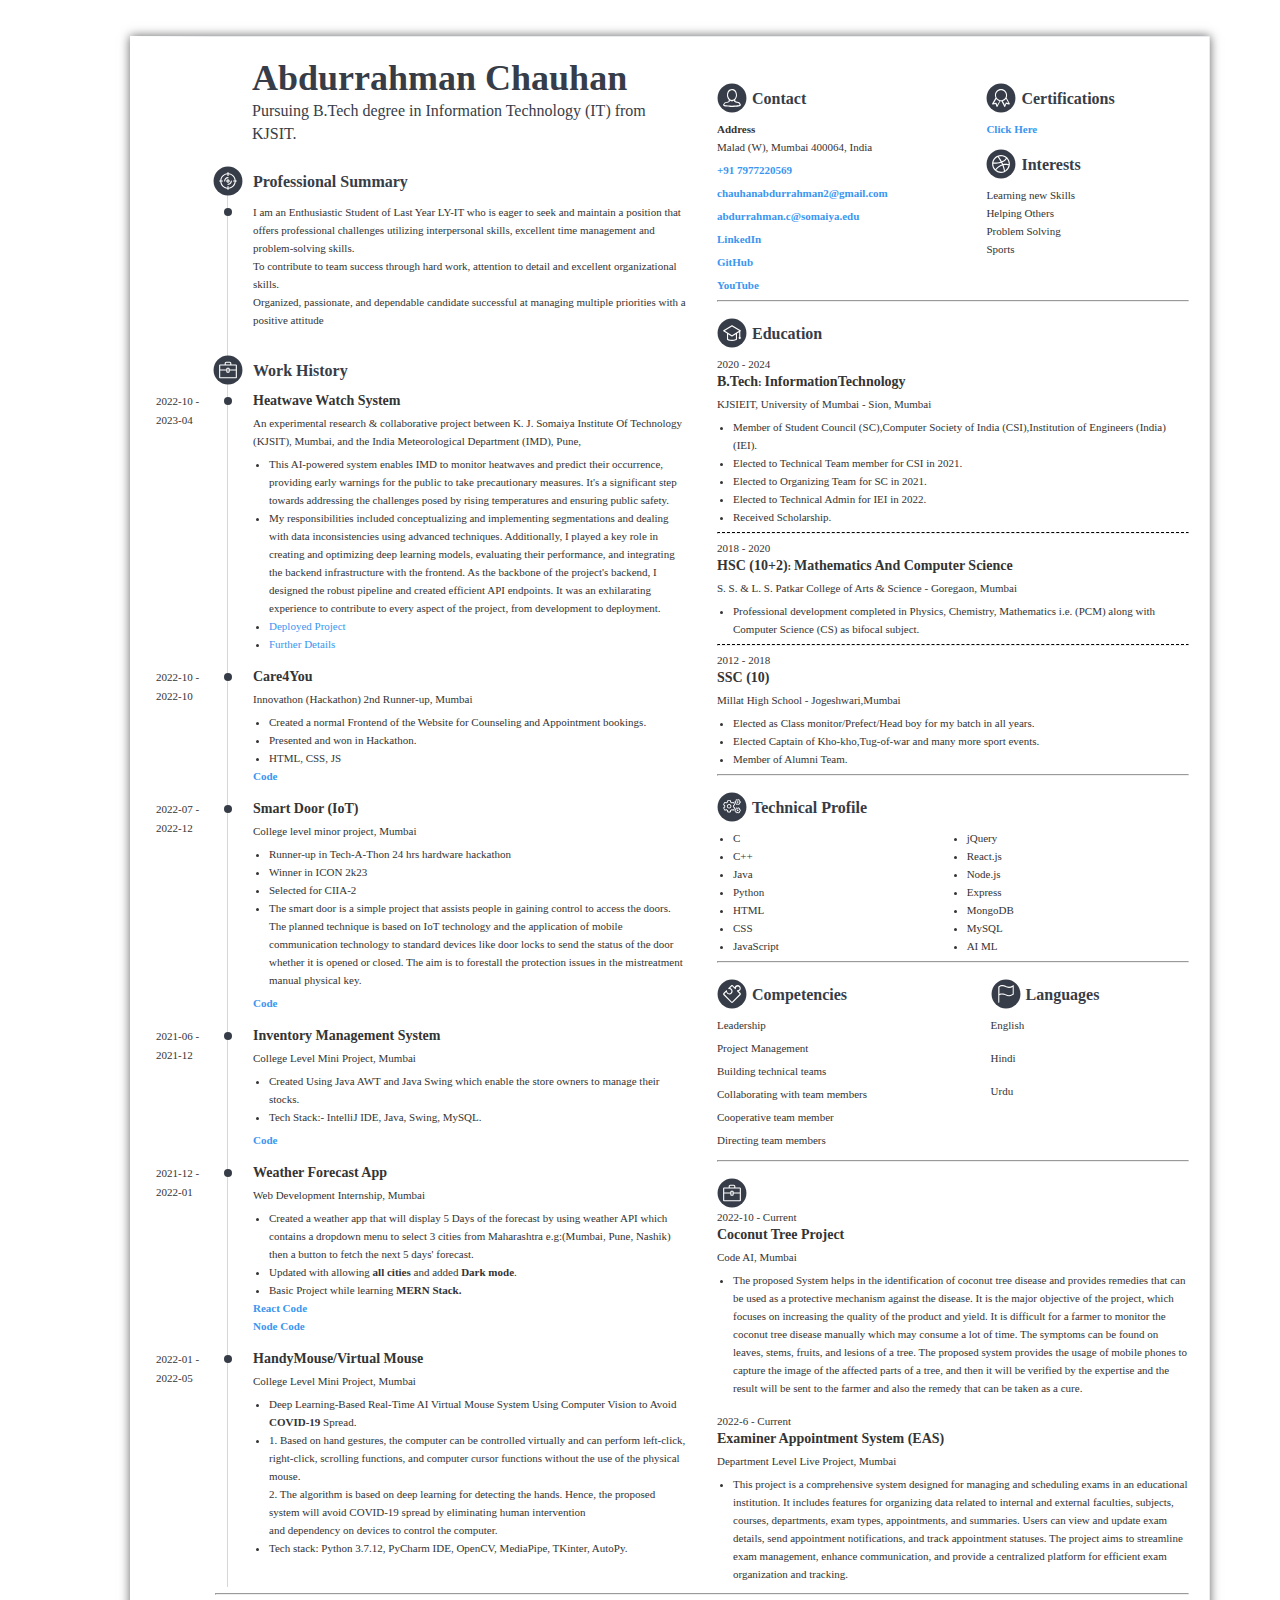
==== commit f78a5f6b: "Rearranged Projects" ====
--- a/index.html
+++ b/index.html
@@ -834,6 +834,169 @@
                                                     class="rename-section text-rename">Rename</span>
                                             </div>
                                         </div>
+                                        <div id="PARAGRAPH_EXPR_7b310832-860f-84bf-cff0-87ebf7c36972"
+                            class="paragraph PARAGRAPH_EXPR  ">
+                            <div class="clearfix doc-item">
+                                <div class="paddedline date-content">
+                                    <span class="jobdates" id="FIELD_JSTD" format="%Y-%m">2022-10</span><span
+                                        dependency="JSTD+EDDT"> - </span>
+                                    <span class="jobdates" id="FIELD_EDDT" format="%Y-%m">2023-04</span><br
+                                        dependency="JTIT|COMP|JSTA|JCIT">
+                                </div>
+                                <div class="singlecolumn">
+                                    <span class="paddedline" dependency="JTIT">
+                                        <span class="jobtitle txtBold" id="FIELD_JTIT">Heatwave Watch System</span>
+                                    </span>
+                                    <span class="paddedline locationGap pb5" dependency="COMP|JSTA|JCIT">
+                                        <span class="companyname" id="FIELD_COMP">An experimental research &
+                                            collaborative project between K. J. Somaiya Institute Of Technology (KJSIT),
+                                            Mumbai, and the India Meteorological Department (IMD), Pune</span><span
+                                            dependency="COMP+JCIT|JSTA">,</span>
+                                        <!-- <span class="jobcity" id="FIELD_JCIT">Mumbai</span> -->
+                                        <span class="jobstate" id="FIELD_JSTA"></span>
+                                    </span>
+                                    <span class="jobline" id="FIELD_JDES">
+                                        <ul>
+                                            <li>This AI-powered system enables IMD to monitor heatwaves and predict
+                                                their occurrence, providing early warnings for the public to take
+                                                precautionary measures. It's a significant step towards addressing the
+                                                challenges posed by rising temperatures and ensuring public safety.</li>
+                                            <li>My responsibilities included conceptualizing and implementing
+                                                segmentations and dealing with data inconsistencies using advanced
+                                                techniques. Additionally, I played a key role in creating and optimizing
+                                                deep learning models, evaluating their performance, and integrating the
+                                                backend infrastructure with the frontend. As the backbone of the
+                                                project's backend, I designed the robust pipeline and created efficient
+                                                API endpoints. It was an exhilarating experience to contribute to every
+                                                aspect of the project, from development to deployment.</li>
+                                            <li><a target="_blank" rel="noopener noreferrer"
+                                                    href="https://kjsit-imd-heatwave.kjsieit.com/">Deployed Project</a>
+                                            </li>
+                                            <li><a target="_blank" rel="noopener noreferrer"
+                                                    href="https://www.linkedin.com/posts/abdurrahman-chauhan_heatwavewatchsystem-collaborativeresearch-activity-7067147762902962176-xwRK?utm_source=share&utm_medium=member_desktop">Further
+                                                    Details</a></li>
+                                        </ul>
+                                    </span>
+                                </div>
+                            </div>
+                            <div class="doc-overlay para-overlay" style="left:-22px; right: -22px;"><span
+                                    class="badge badge-primary badge-edit"></span><span>&nbsp;</span>
+                            </div>
+                            
+                        </div>
+                        <div id="PARAGRAPH_EXPR_c1590f83-eb83-5e75-1505-619c2668aa52"
+                                                    class="paragraph PARAGRAPH_EXPR  ">
+                                                    <div class="clearfix doc-item">
+                                                        <div class="paddedline date-content">
+                                                            <span class="jobdates" id="FIELD_JSTD"
+                                                                format="%Y-%m">2022-10</span><span
+                                                                dependency="JSTD+EDDT"> - </span>
+                                                            <span class="jobdates" id="FIELD_EDDT"
+                                                                format="%Y-%m">2022-10</span><br
+                                                                dependency="JTIT|COMP|JSTA|JCIT">
+                                                        </div>
+                                                        <div class="singlecolumn">
+                                                            <span class="paddedline" dependency="JTIT">
+                                                                <span class="jobtitle txtBold"
+                                                                    id="FIELD_JTIT">Care4You</span>
+                                                            </span>
+                                                            <span class="paddedline locationGap pb5"
+                                                                dependency="COMP|JSTA|JCIT">
+                                                                <span class="companyname" id="FIELD_COMP">Innovathon
+                                                                    (Hackathon) 2nd Runner-up</span><span
+                                                                    dependency="COMP+JCIT|JSTA">,</span>
+                                                                <span class="jobcity" id="FIELD_JCIT">Mumbai</span>
+                                                                <span class="jobstate" id="FIELD_JSTA"></span>
+                                                            </span>
+                                                            <span class="jobline" id="FIELD_JDES">
+                                                                <ul>
+                                                                    <li>Created a normal Frontend of
+                                                                        the Website for Counseling
+                                                                        and Appointment bookings.
+                                                                    </li>
+                                                                    <li>Presented and won in
+                                                                        Hackathon.</li>
+                                                                    <li>HTML, CSS, JS</li>
+                                                                    <div id="DOCDATAINFO_SOCL" class="txtBold">
+                                                                        <a href="https://github.com/AbdurrahmanChauhan/Innovathon"
+                                                                            target="_blank">Code</a>
+                                                                    </div>
+                                                                </ul>
+                                                            </span>
+                                                        </div>
+                                                    </div>
+                                                    <div class="doc-overlay para-overlay"
+                                                        style="left:-22px; right: -22px;"><span
+                                                            class="badge badge-primary badge-edit"></span><span>&nbsp;</span>
+                                                    </div>
+                                                </div>
+                                                
+                                                <div id="PARAGRAPH_EXPR_1f97bc27-e6e8-c494-ec92-757b45eb985c"
+                                                    class="paragraph PARAGRAPH_EXPR  ">
+                                                    <div class="clearfix doc-item">
+                                                        <div class="paddedline date-content">
+                                                            <span class="jobdates" id="FIELD_JSTD"
+                                                                format="%Y-%m">2022-07</span><span
+                                                                dependency="JSTD+EDDT"> - </span>
+                                                            <span class="jobdates" id="FIELD_EDDT"
+                                                                format="%Y-%m">2022-12</span><br
+                                                                dependency="JTIT|COMP|JSTA|JCIT">
+                                                        </div>
+                                                        <div class="singlecolumn">
+                                                            <span class="paddedline" dependency="JTIT">
+                                                                <span class="jobtitle txtBold" id="FIELD_JTIT">Smart
+                                                                    Door
+                                                                    (IoT)</span>
+                                                            </span>
+                                                            <span class="paddedline locationGap pb5"
+                                                                dependency="COMP|JSTA|JCIT">
+                                                                <span class="companyname" id="FIELD_COMP">College level
+                                                                    minor project</span><span
+                                                                    dependency="COMP+JCIT|JSTA">,</span>
+                                                                <span class="jobcity" id="FIELD_JCIT">Mumbai</span>
+                                                                <span class="jobstate" id="FIELD_JSTA"></span>
+                                                            </span>
+                                                            <span class="jobline" id="FIELD_JDES">
+                                                                <ul>
+                                                                    <li>
+                                                                        Runner-up in Tech-A-Thon 24 hrs hardware hackathon
+                                                                    </li>
+                                                                    <li>
+                                                                        Winner in ICON 2k23
+                                                                    </li>
+                                                                    <li>Selected for CIIA-2</li>
+                                                                    <li>The smart door is a simple
+                                                                        project that assists people
+                                                                        in gaining control to access
+                                                                        the doors. The planned
+                                                                        technique is based on IoT
+                                                                        technology and the
+                                                                        application of mobile
+                                                                        communication technology to
+                                                                        standard devices like door
+                                                                        locks to send the status of
+                                                                        the door whether it is
+                                                                        opened or closed. The aim is
+                                                                        to forestall the protection
+                                                                        issues in the mistreatment
+                                                                        manual physical key.</li>
+                                                                </ul>
+                                                                <div id="CATEGORY_SOCIAL_SOCL" class="pt5">
+                                                                    <div id="DOCDATAINFO_SOCL" class="txtBold">
+                                                                        <a href="https://github.com/AbdurrahmanChauhan/Smart-Door"
+                                                                            target="_blank">Code</a>
+                                                                    </div>
+                                                                </div>
+                                                            </span>
+                                                        </div>
+                                                    </div>
+                                                    <div class="doc-overlay para-overlay"
+                                                        style="left:-22px; right: -22px;"><span
+                                                            class="badge badge-primary badge-edit"></span><span>&nbsp;</span>
+                                                    </div>
+                                                </div>
+                                                
+
                                         <div class="">
                                             <div class="sortableInner">
                                                 <div id="PARAGRAPH_EXPR_1e53d51d-3b7f-c4dc-d717-3cf15188b845"
@@ -1011,198 +1174,7 @@
                                                             class="badge badge-primary badge-edit"></span><span>&nbsp;</span>
                                                     </div>
                                                 </div>
-                                                <div id="PARAGRAPH_EXPR_c1590f83-eb83-5e75-1505-619c2668aa52"
-                                                    class="paragraph PARAGRAPH_EXPR  ">
-                                                    <div class="clearfix doc-item">
-                                                        <div class="paddedline date-content">
-                                                            <span class="jobdates" id="FIELD_JSTD"
-                                                                format="%Y-%m">2022-10</span><span
-                                                                dependency="JSTD+EDDT"> - </span>
-                                                            <span class="jobdates" id="FIELD_EDDT"
-                                                                format="%Y-%m">2022-10</span><br
-                                                                dependency="JTIT|COMP|JSTA|JCIT">
-                                                        </div>
-                                                        <div class="singlecolumn">
-                                                            <span class="paddedline" dependency="JTIT">
-                                                                <span class="jobtitle txtBold"
-                                                                    id="FIELD_JTIT">Care4You</span>
-                                                            </span>
-                                                            <span class="paddedline locationGap pb5"
-                                                                dependency="COMP|JSTA|JCIT">
-                                                                <span class="companyname" id="FIELD_COMP">Innovathon
-                                                                    (Hackathon)</span><span
-                                                                    dependency="COMP+JCIT|JSTA">,</span>
-                                                                <span class="jobcity" id="FIELD_JCIT">Mumbai</span>
-                                                                <span class="jobstate" id="FIELD_JSTA"></span>
-                                                            </span>
-                                                            <span class="jobline" id="FIELD_JDES">
-                                                                <ul>
-                                                                    <li>Created a normal Frontend of
-                                                                        the Website for Counseling
-                                                                        and Appointment bookings.
-                                                                    </li>
-                                                                    <li>Presented and won in
-                                                                        Hackathon.</li>
-                                                                    <li>HTML, CSS, JS</li>
-                                                                    <div id="DOCDATAINFO_SOCL" class="txtBold">
-                                                                        <a href="https://github.com/AbdurrahmanChauhan/Innovathon"
-                                                                            target="_blank">Code</a>
-                                                                    </div>
-                                                                </ul>
-                                                            </span>
-                                                        </div>
-                                                    </div>
-                                                    <div class="doc-overlay para-overlay"
-                                                        style="left:-22px; right: -22px;"><span
-                                                            class="badge badge-primary badge-edit"></span><span>&nbsp;</span>
-                                                    </div>
-                                                </div>
-                                                <div id="PARAGRAPH_EXPR_7b310832-860f-84bf-cff0-87ebf7c36972"
-                                                    class="paragraph PARAGRAPH_EXPR  ">
-                                                    <div class="clearfix doc-item">
-                                                        <div class="paddedline date-content">
-                                                            <span class="jobdates" id="FIELD_JSTD"
-                                                                format="%Y-%m">2022-6</span><span
-                                                                dependency="JSTD+EDDT"> - </span>
-                                                            <span class="jobdates" id="FIELD_EDDT"
-                                                                format="%Y-%m">Current</span><br
-                                                                dependency="JTIT|COMP|JSTA|JCIT">
-                                                        </div>
-                                                        <div class="singlecolumn">
-                                                            <span class="paddedline" dependency="JTIT">
-                                                                <span class="jobtitle txtBold" id="FIELD_JTIT">Examiner
-                                                                    Appointment System (EAS)</span>
-                                                            </span>
-                                                            <span class="paddedline locationGap pb5"
-                                                                dependency="COMP|JSTA|JCIT">
-                                                                <span class="companyname" id="FIELD_COMP">Department
-                                                                    Level
-                                                                    Live Project</span><span
-                                                                    dependency="COMP+JCIT|JSTA">,</span>
-                                                                <span class="jobcity" id="FIELD_JCIT">Mumbai</span>
-                                                                <span class="jobstate" id="FIELD_JSTA"></span>
-                                                            </span>
-                                                        </div>
-                                                    </div>
-                                                    <div class="doc-overlay para-overlay"
-                                                        style="left:-22px; right: -22px;"><span
-                                                            class="badge badge-primary badge-edit"></span><span>&nbsp;</span>
-                                                    </div>
-                                                </div>
-                                                <div id="PARAGRAPH_EXPR_1f97bc27-e6e8-c494-ec92-757b45eb985c"
-                                                    class="paragraph PARAGRAPH_EXPR  ">
-                                                    <div class="clearfix doc-item">
-                                                        <div class="paddedline date-content">
-                                                            <span class="jobdates" id="FIELD_JSTD"
-                                                                format="%Y-%m">2022-07</span><span
-                                                                dependency="JSTD+EDDT"> - </span>
-                                                            <span class="jobdates" id="FIELD_EDDT"
-                                                                format="%Y-%m">2022-12</span><br
-                                                                dependency="JTIT|COMP|JSTA|JCIT">
-                                                        </div>
-                                                        <div class="singlecolumn">
-                                                            <span class="paddedline" dependency="JTIT">
-                                                                <span class="jobtitle txtBold" id="FIELD_JTIT">Smart
-                                                                    Door
-                                                                    (IoT)</span>
-                                                            </span>
-                                                            <span class="paddedline locationGap pb5"
-                                                                dependency="COMP|JSTA|JCIT">
-                                                                <span class="companyname" id="FIELD_COMP">College level
-                                                                    minor project</span><span
-                                                                    dependency="COMP+JCIT|JSTA">,</span>
-                                                                <span class="jobcity" id="FIELD_JCIT">Mumbai</span>
-                                                                <span class="jobstate" id="FIELD_JSTA"></span>
-                                                            </span>
-                                                            <span class="jobline" id="FIELD_JDES">
-                                                                <ul>
-                                                                    <li>The smart door is a simple
-                                                                        project that assists people
-                                                                        in gaining control to access
-                                                                        the doors. The planned
-                                                                        technique is based on IoT
-                                                                        technology and the
-                                                                        application of mobile
-                                                                        communication technology to
-                                                                        standard devices like door
-                                                                        locks to send the status of
-                                                                        the door whether it is
-                                                                        opened or closed. The aim is
-                                                                        to forestall the protection
-                                                                        issues in the mistreatment
-                                                                        manual physical key.</li>
-                                                                </ul>
-                                                            </span>
-                                                        </div>
-                                                    </div>
-                                                    <div class="doc-overlay para-overlay"
-                                                        style="left:-22px; right: -22px;"><span
-                                                            class="badge badge-primary badge-edit"></span><span>&nbsp;</span>
-                                                    </div>
-                                                </div>
-                                                <div id="PARAGRAPH_EXPR_7b310832-860f-84bf-cff0-87ebf7c36972"
-                                                    class="paragraph PARAGRAPH_EXPR  ">
-                                                    <div class="clearfix doc-item">
-                                                        <div class="paddedline date-content">
-                                                            <span class="jobdates" id="FIELD_JSTD"
-                                                                format="%Y-%m">2022-10</span><span
-                                                                dependency="JSTD+EDDT"> - </span>
-                                                            <span class="jobdates" id="FIELD_EDDT"
-                                                                format="%Y-%m">Current</span><br
-                                                                dependency="JTIT|COMP|JSTA|JCIT">
-                                                        </div>
-                                                        <div class="singlecolumn">
-                                                            <span class="paddedline" dependency="JTIT">
-                                                                <span class="jobtitle txtBold" id="FIELD_JTIT">Coconut
-                                                                    Tree
-                                                                    Project</span>
-                                                            </span>
-                                                            <span class="paddedline locationGap pb5"
-                                                                dependency="COMP|JSTA|JCIT">
-                                                                <span class="companyname" id="FIELD_COMP">Code
-                                                                    AI</span><span dependency="COMP+JCIT|JSTA">,</span>
-                                                                <span class="jobcity" id="FIELD_JCIT">Mumbai</span>
-                                                                <span class="jobstate" id="FIELD_JSTA"></span>
-                                                            </span>
-                                                            <span class="jobline" id="FIELD_JDES">
-                                                                <ul>
-                                                                    <li>The proposed System helps in
-                                                                        the identification of
-                                                                        coconut tree disease and
-                                                                        provides remedies that can
-                                                                        be used as a protective
-                                                                        mechanism against the
-                                                                        disease. It is the major
-                                                                        objective of the project,
-                                                                        which focuses on increasing
-                                                                        the quality of the product
-                                                                        and yield. It is difficult
-                                                                        for a farmer to monitor the
-                                                                        coconut tree disease
-                                                                        manually which may consume a
-                                                                        lot of time. The symptoms
-                                                                        can be found on leaves,
-                                                                        stems, fruits, and lesions
-                                                                        of a tree. The proposed
-                                                                        system provides the usage of
-                                                                        mobile phones to capture the
-                                                                        image of the affected parts
-                                                                        of a tree, and then it will
-                                                                        be verified by the expertise
-                                                                        and the result will be sent
-                                                                        to the farmer and also the
-                                                                        remedy that can be taken as
-                                                                        a cure.</li>
-                                                                </ul>
-                                                            </span>
-                                                        </div>
-                                                    </div>
-                                                    <div class="doc-overlay para-overlay"
-                                                        style="left:-22px; right: -22px;"><span
-                                                            class="badge badge-primary badge-edit"></span><span>&nbsp;</span>
-                                                    </div>
-                                                </div>
-
+                                                
                                             </div>
                                         </div>
                                     </div>
@@ -1482,8 +1454,8 @@
                                                                                                             <div
                                                                                                                 id="FIELD_FRFM">
                                                                                                                 <a href="Https://drive.google.com/drive/folders/1onIVh57t2q-OvPPskwmbPzZNa7PYDFHQ?usp=sharing"
-                                                                                                                    target="_blank">Click
-                                                                                                                    Here</a>
+                                                                                                                    target="_blank"><b>Click
+                                                                                                                    Here</b></a>
                                                                                                             </div>
                                                                                                         </div>
                                                                                                         <div id="SECTION_INTRd2b18ee8-e634-422e-94a3-4ed7815674a6"
@@ -2187,54 +2159,104 @@
                             </path>
                         </svg>
                         <div id="PARAGRAPH_EXPR_7b310832-860f-84bf-cff0-87ebf7c36972"
-                            class="paragraph PARAGRAPH_EXPR  ">
-                            <div class="clearfix doc-item">
-                                <div class="paddedline date-content">
-                                    <span class="jobdates" id="FIELD_JSTD" format="%Y-%m">2022-10</span><span
-                                        dependency="JSTD+EDDT"> to </span>
-                                    <span class="jobdates" id="FIELD_EDDT" format="%Y-%m">2023-04</span><br
-                                        dependency="JTIT|COMP|JSTA|JCIT">
-                                </div>
-                                <div class="singlecolumn">
-                                    <span class="paddedline" dependency="JTIT">
-                                        <span class="jobtitle txtBold" id="FIELD_JTIT">Heatwave Watch System</span>
-                                    </span>
-                                    <span class="paddedline locationGap pb5" dependency="COMP|JSTA|JCIT">
-                                        <span class="companyname" id="FIELD_COMP">An experimental research &
-                                            collaborative project between K. J. Somaiya Institute Of Technology (KJSIT),
-                                            Mumbai, and the India Meteorological Department (IMD), Pune</span><span
-                                            dependency="COMP+JCIT|JSTA">,</span>
-                                        <!-- <span class="jobcity" id="FIELD_JCIT">Mumbai</span> -->
-                                        <span class="jobstate" id="FIELD_JSTA"></span>
-                                    </span>
-                                    <span class="jobline" id="FIELD_JDES">
-                                        <ul>
-                                            <li>This AI-powered system enables IMD to monitor heatwaves and predict
-                                                their occurrence, providing early warnings for the public to take
-                                                precautionary measures. It's a significant step towards addressing the
-                                                challenges posed by rising temperatures and ensuring public safety.</li>
-                                            <li>My responsibilities included conceptualizing and implementing
-                                                segmentations and dealing with data inconsistencies using advanced
-                                                techniques. Additionally, I played a key role in creating and optimizing
-                                                deep learning models, evaluating their performance, and integrating the
-                                                backend infrastructure with the frontend. As the backbone of the
-                                                project's backend, I designed the robust pipeline and created efficient
-                                                API endpoints. It was an exhilarating experience to contribute to every
-                                                aspect of the project, from development to deployment.</li>
-                                            <li><a target="_blank" rel="noopener noreferrer"
-                                                    href="https://kjsit-imd-heatwave.kjsieit.com/">Deployed Project</a>
-                                            </li>
-                                            <li><a target="_blank" rel="noopener noreferrer"
-                                                    href="https://www.linkedin.com/posts/abdurrahman-chauhan_heatwavewatchsystem-collaborativeresearch-activity-7067147762902962176-xwRK?utm_source=share&utm_medium=member_desktop">Further
-                                                    Details</a></li>
-                                        </ul>
-                                    </span>
-                                </div>
-                            </div>
-                            <div class="doc-overlay para-overlay" style="left:-22px; right: -22px;"><span
-                                    class="badge badge-primary badge-edit"></span><span>&nbsp;</span>
-                            </div>
-                        </div>
+                                                    class="paragraph PARAGRAPH_EXPR  ">
+                                                    <div class="clearfix doc-item">
+                                                        <div class="paddedline date-content">
+                                                            <span class="jobdates" id="FIELD_JSTD"
+                                                                format="%Y-%m">2022-10</span><span
+                                                                dependency="JSTD+EDDT"> - </span>
+                                                            <span class="jobdates" id="FIELD_EDDT"
+                                                                format="%Y-%m">Current</span><br
+                                                                dependency="JTIT|COMP|JSTA|JCIT">
+                                                        </div>
+                                                        <div class="singlecolumn">
+                                                            <span class="paddedline" dependency="JTIT">
+                                                                <span class="jobtitle txtBold" id="FIELD_JTIT">Coconut
+                                                                    Tree
+                                                                    Project</span>
+                                                            </span>
+                                                            <span class="paddedline locationGap pb5"
+                                                                dependency="COMP|JSTA|JCIT">
+                                                                <span class="companyname" id="FIELD_COMP">Code
+                                                                    AI</span><span dependency="COMP+JCIT|JSTA">,</span>
+                                                                <span class="jobcity" id="FIELD_JCIT">Mumbai</span>
+                                                                <span class="jobstate" id="FIELD_JSTA"></span>
+                                                            </span>
+                                                            <span class="jobline" id="FIELD_JDES">
+                                                                <ul>
+                                                                    <li>The proposed System helps in
+                                                                        the identification of
+                                                                        coconut tree disease and
+                                                                        provides remedies that can
+                                                                        be used as a protective
+                                                                        mechanism against the
+                                                                        disease. It is the major
+                                                                        objective of the project,
+                                                                        which focuses on increasing
+                                                                        the quality of the product
+                                                                        and yield. It is difficult
+                                                                        for a farmer to monitor the
+                                                                        coconut tree disease
+                                                                        manually which may consume a
+                                                                        lot of time. The symptoms
+                                                                        can be found on leaves,
+                                                                        stems, fruits, and lesions
+                                                                        of a tree. The proposed
+                                                                        system provides the usage of
+                                                                        mobile phones to capture the
+                                                                        image of the affected parts
+                                                                        of a tree, and then it will
+                                                                        be verified by the expertise
+                                                                        and the result will be sent
+                                                                        to the farmer and also the
+                                                                        remedy that can be taken as
+                                                                        a cure.</li>
+                                                                </ul>
+                                                            </span>
+                                                        </div>
+                                                    </div>
+                                                    <div class="doc-overlay para-overlay"
+                                                        style="left:-22px; right: -22px;"><span
+                                                            class="badge badge-primary badge-edit"></span><span>&nbsp;</span>
+                                                    </div>
+                                                </div>
+                                                <div id="PARAGRAPH_EXPR_7b310832-860f-84bf-cff0-87ebf7c36972"
+                                                    class="paragraph PARAGRAPH_EXPR  ">
+                                                    <div class="clearfix doc-item">
+                                                        <div class="paddedline date-content">
+                                                            <span class="jobdates" id="FIELD_JSTD"
+                                                                format="%Y-%m">2022-6</span><span
+                                                                dependency="JSTD+EDDT"> - </span>
+                                                            <span class="jobdates" id="FIELD_EDDT"
+                                                                format="%Y-%m">Current</span><br
+                                                                dependency="JTIT|COMP|JSTA|JCIT">
+                                                        </div>
+                                                        <div class="singlecolumn">
+                                                            <span class="paddedline" dependency="JTIT">
+                                                                <span class="jobtitle txtBold" id="FIELD_JTIT">Examiner
+                                                                    Appointment System (EAS)</span>
+                                                            </span>
+                                                            <span class="paddedline locationGap pb5"
+                                                                dependency="COMP|JSTA|JCIT">
+                                                                <span class="companyname" id="FIELD_COMP">Department
+                                                                    Level
+                                                                    Live Project</span><span
+                                                                    dependency="COMP+JCIT|JSTA">,</span>
+                                                                <span class="jobcity" id="FIELD_JCIT">Mumbai</span>
+                                                                <span class="jobstate" id="FIELD_JSTA"></span>
+                                                            </span>
+                                                            <span class="jobline" id="FIELD_JDES">
+                                                                <ul>
+                                                                    <li>This project is a comprehensive system designed for managing and scheduling exams in an educational institution. It includes features for organizing data related to internal and external faculties, subjects, courses, departments, exam types, appointments, and summaries. Users can view and update exam details, send appointment notifications, and track appointment statuses. The project aims to streamline exam management, enhance communication, and provide a centralized platform for efficient exam organization and tracking.</li>
+                                                                </ul>
+                                                            </span>
+                                                        </div>
+                                                    </div>
+                                                    <div class="doc-overlay para-overlay"
+                                                        style="left:-22px; right: -22px;"><span
+                                                            class="badge badge-primary badge-edit"></span><span>&nbsp;</span>
+                                                    </div>
+                                                </div>
                     </div>
                 </div>
             </div>
